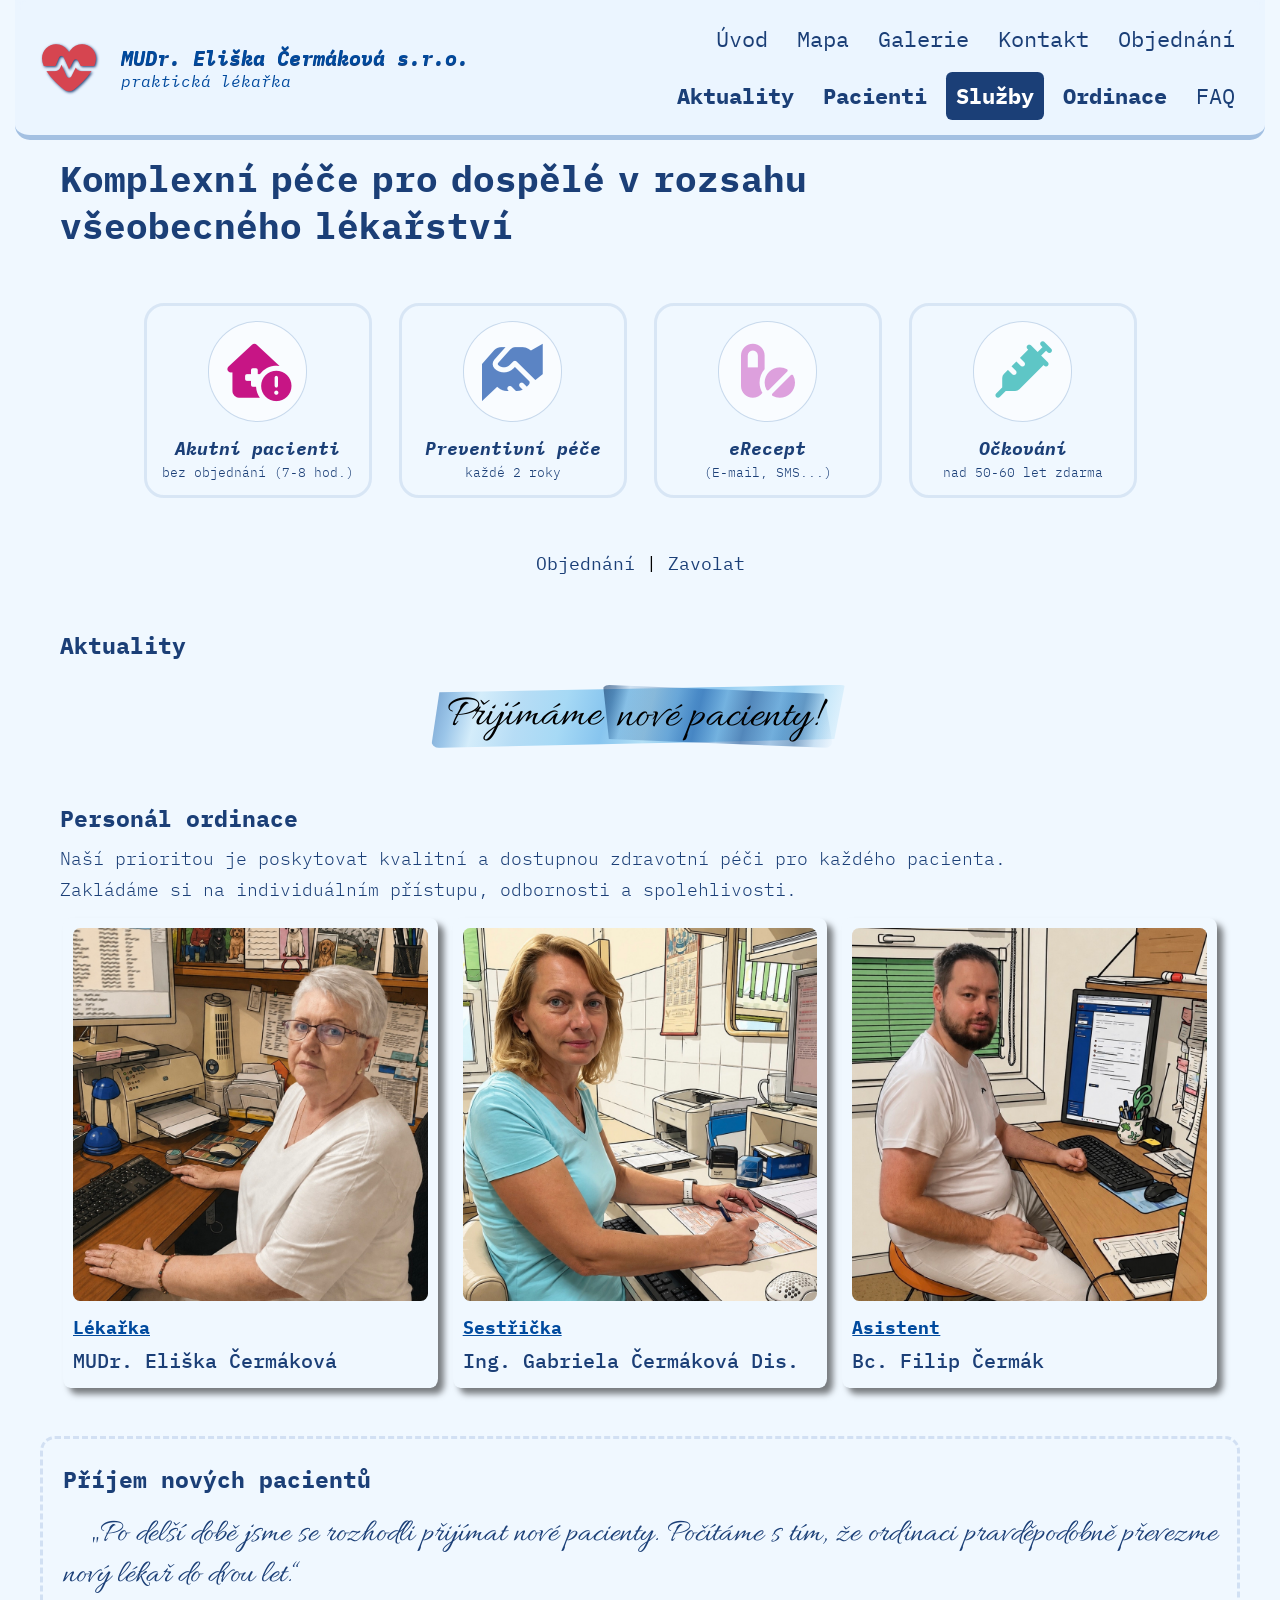
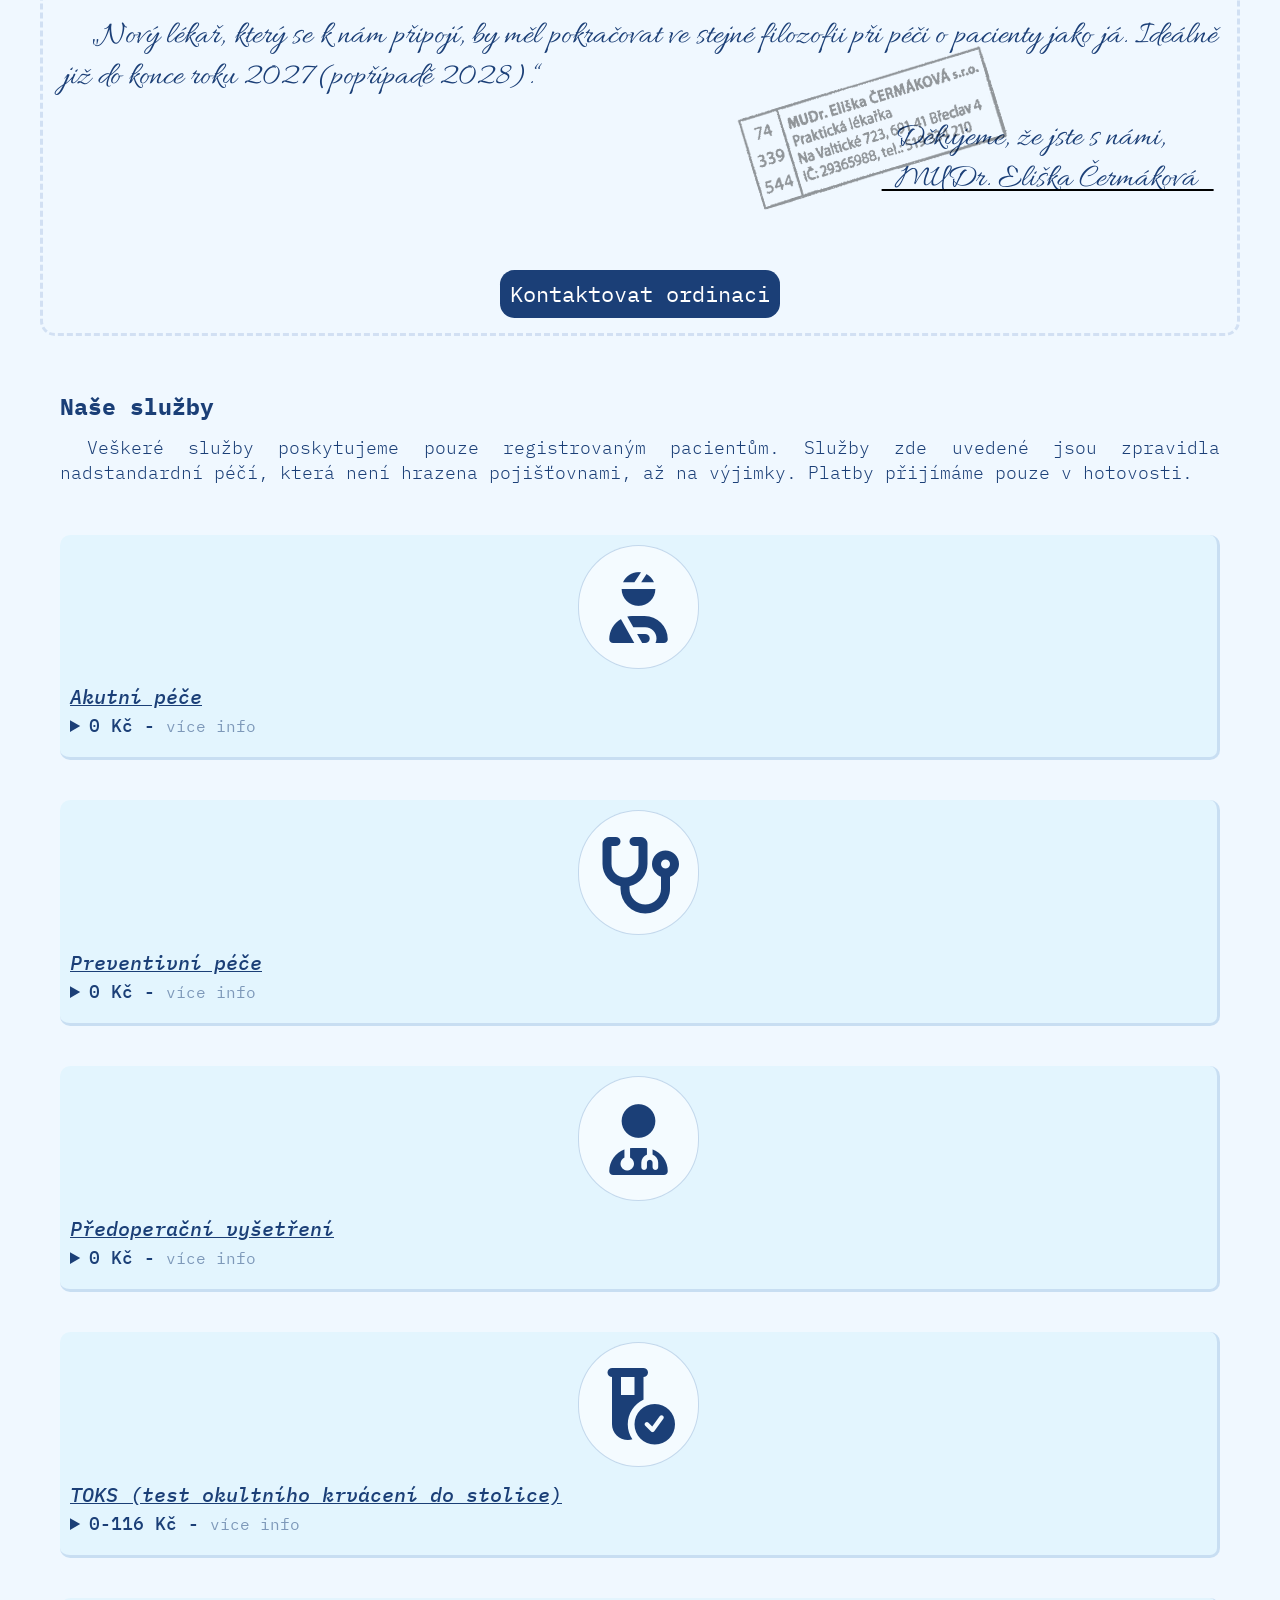
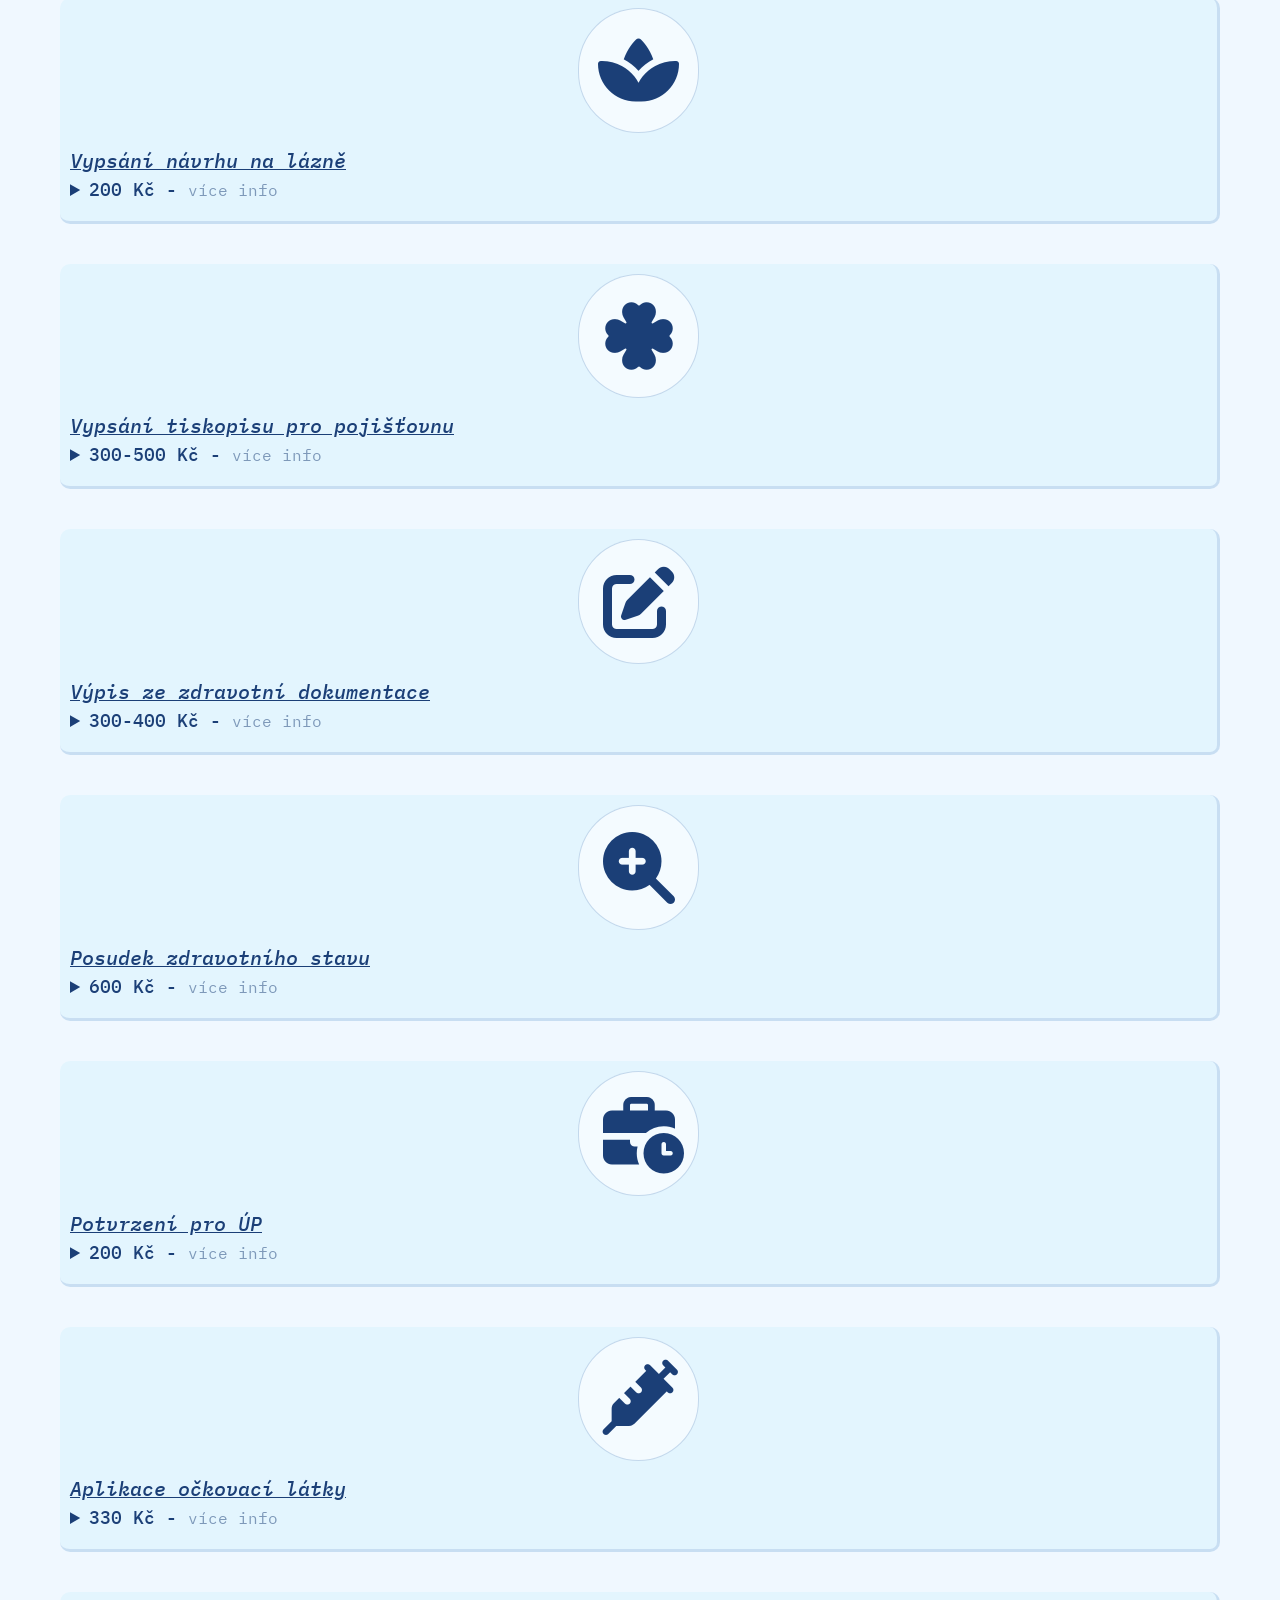
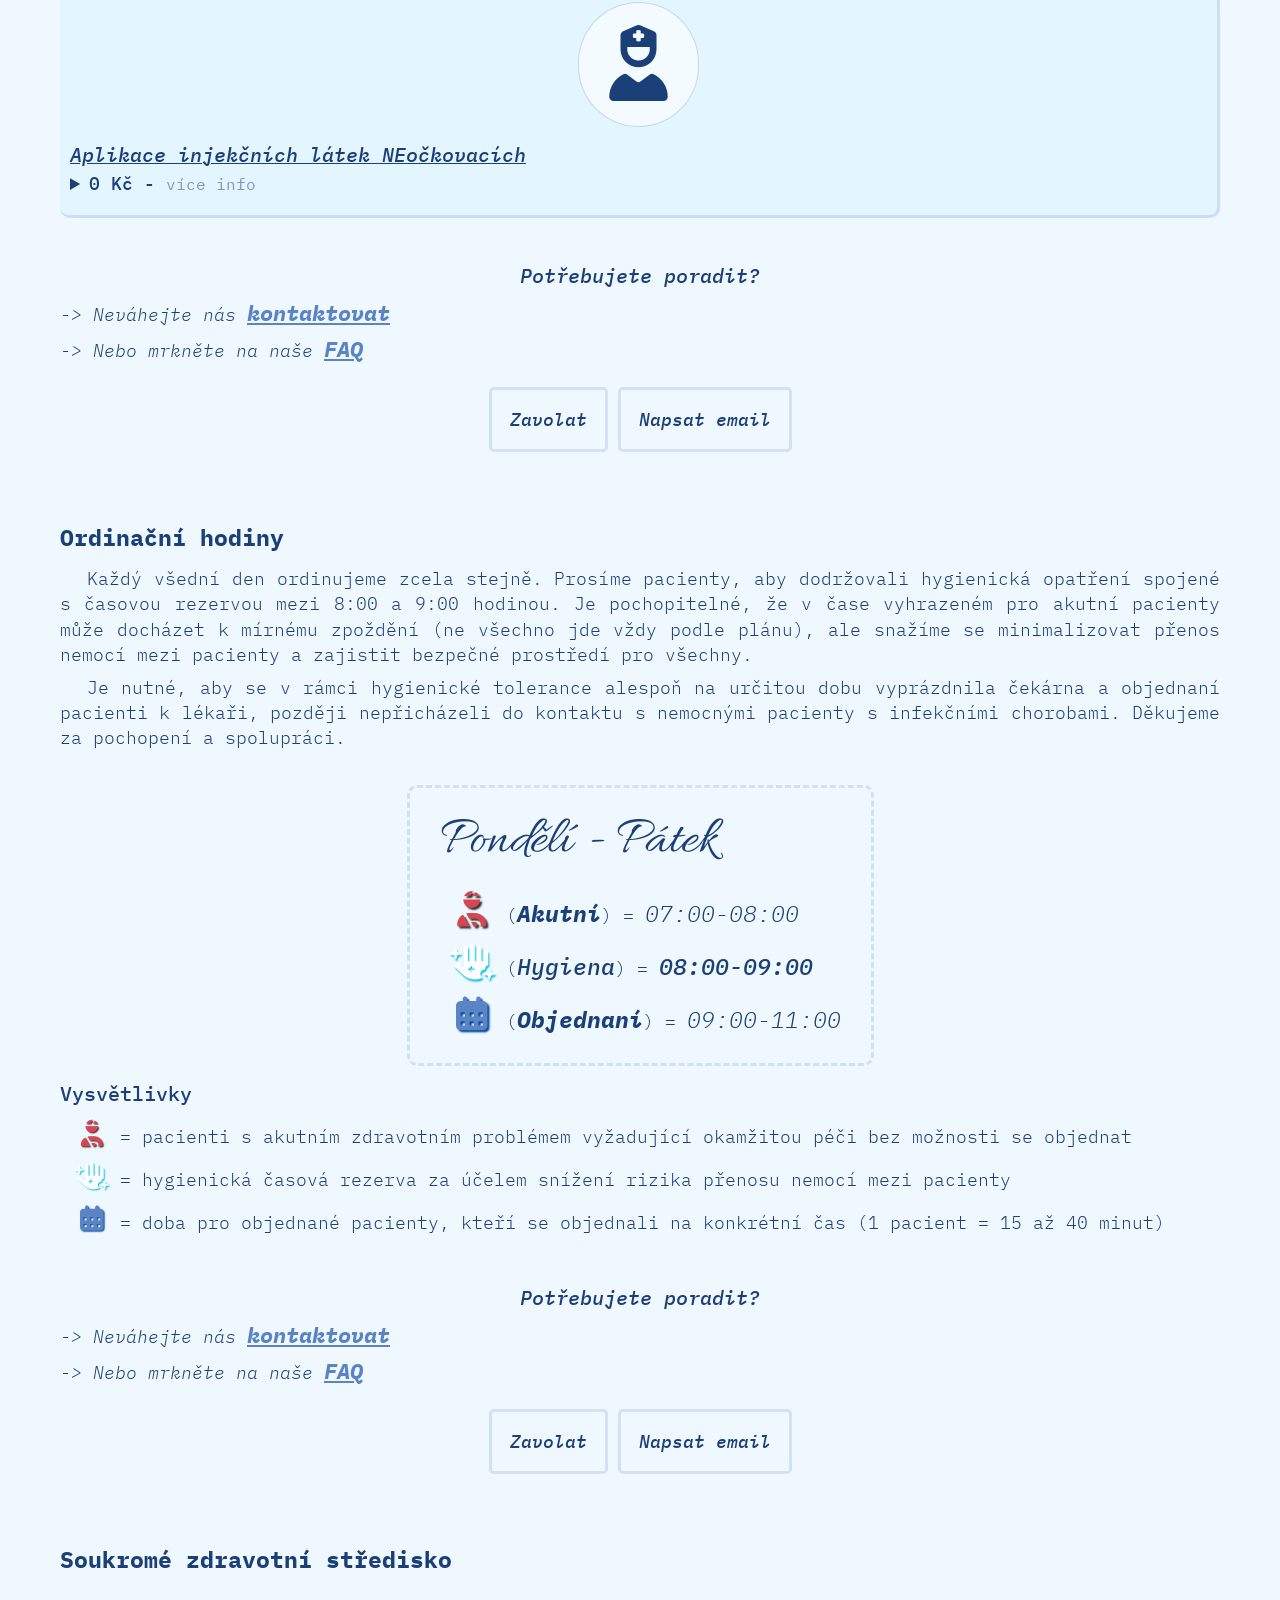
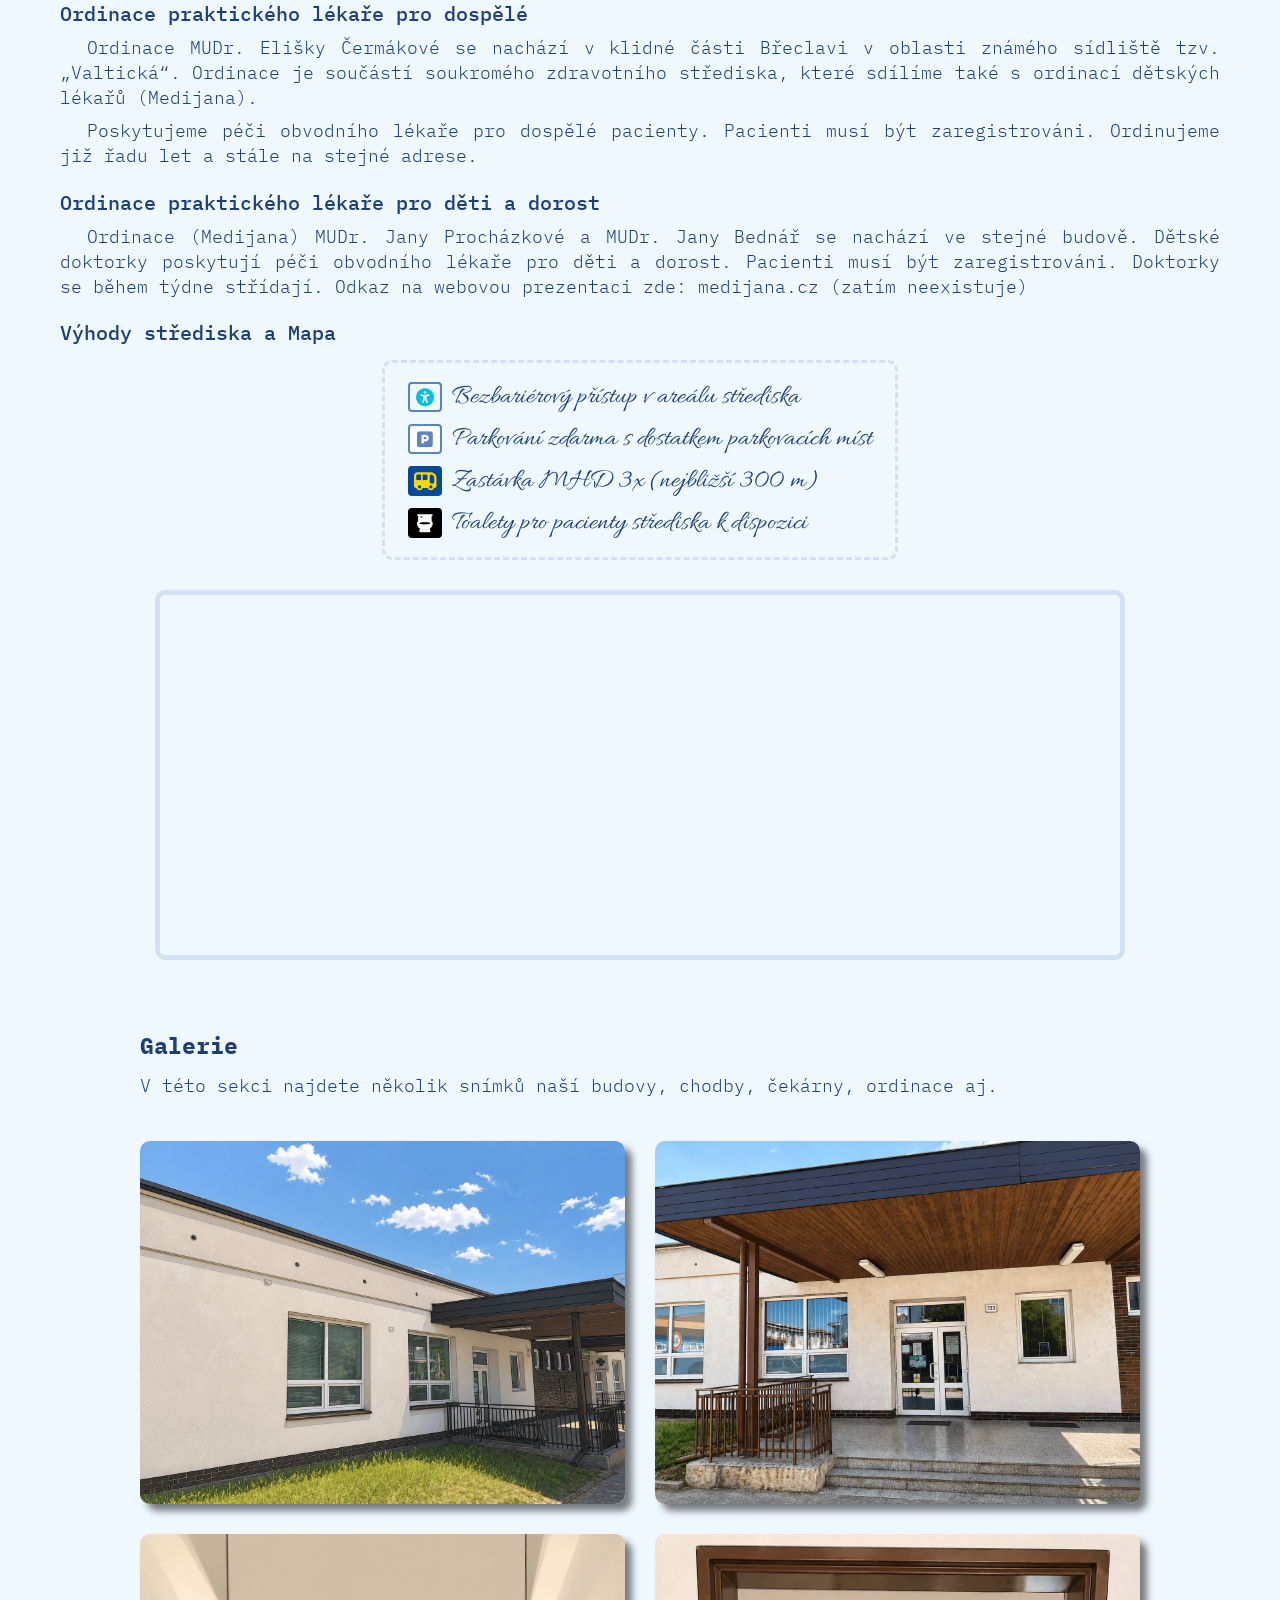
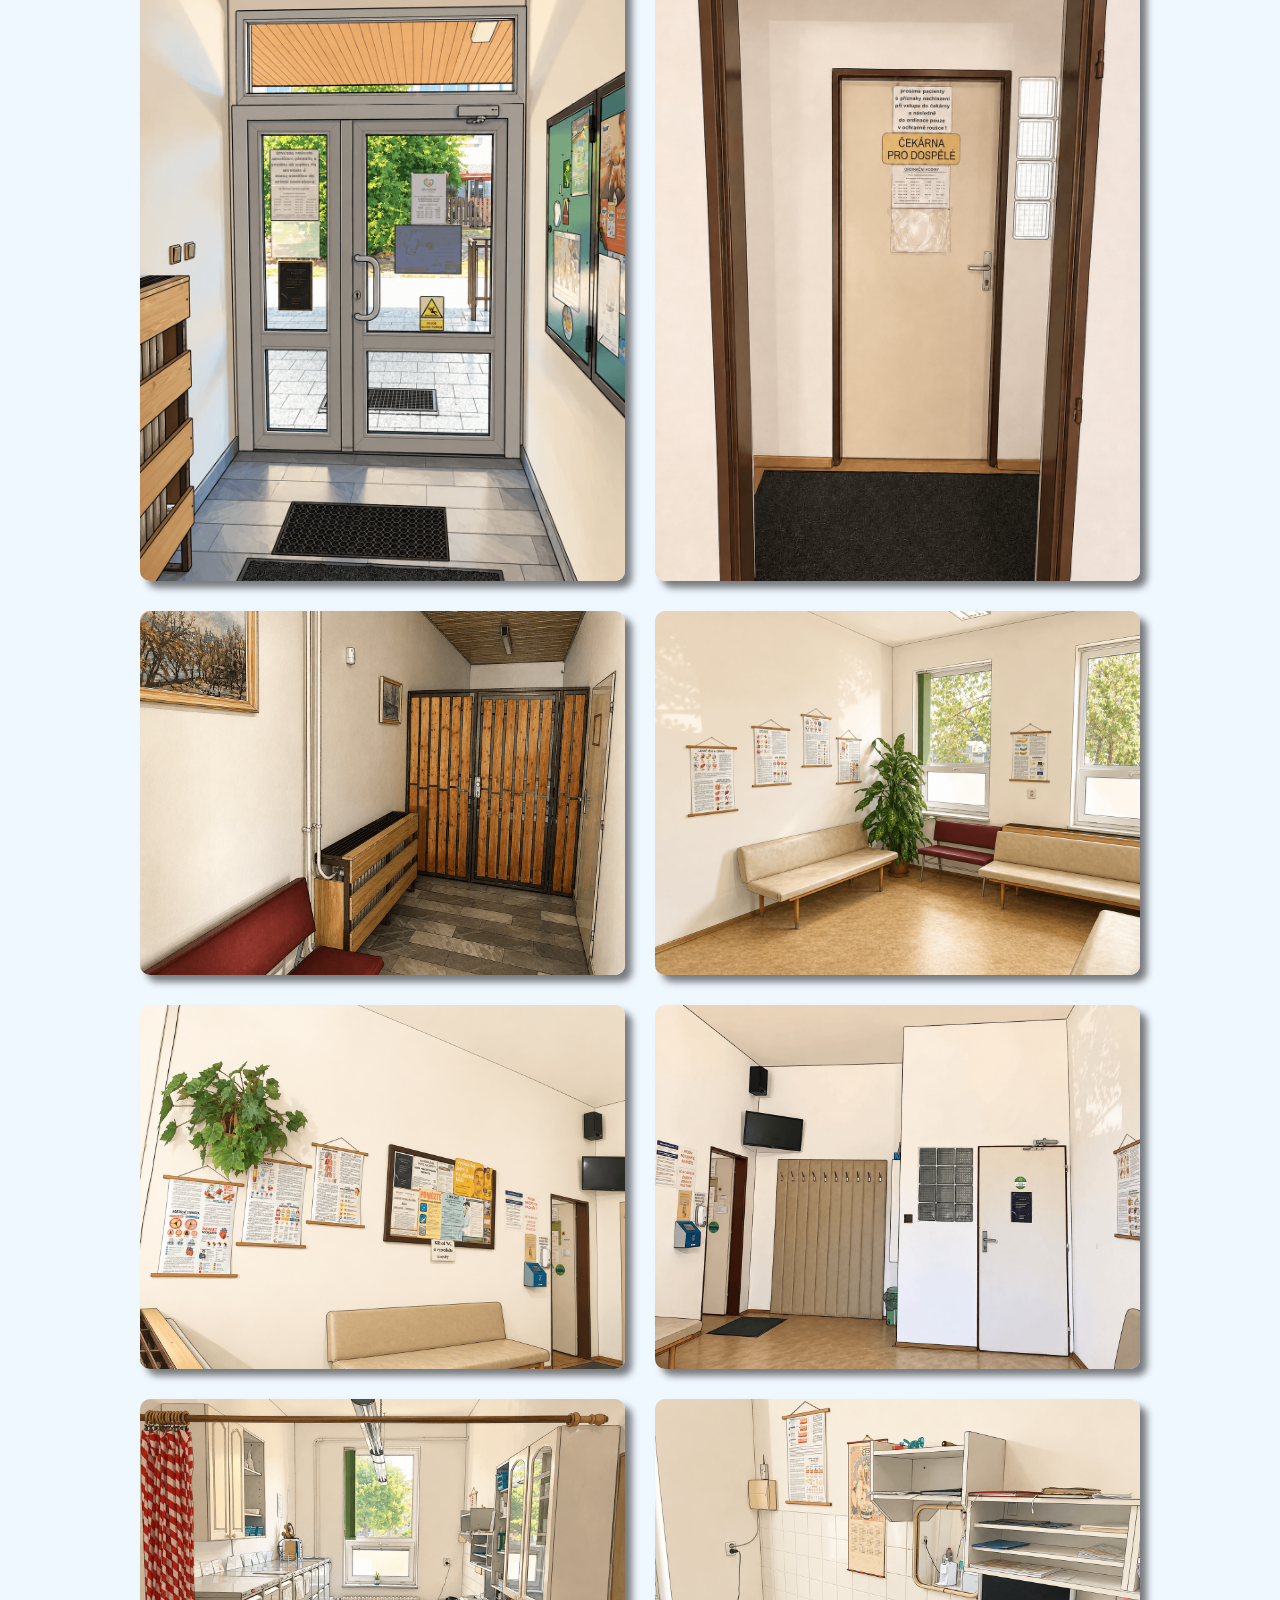
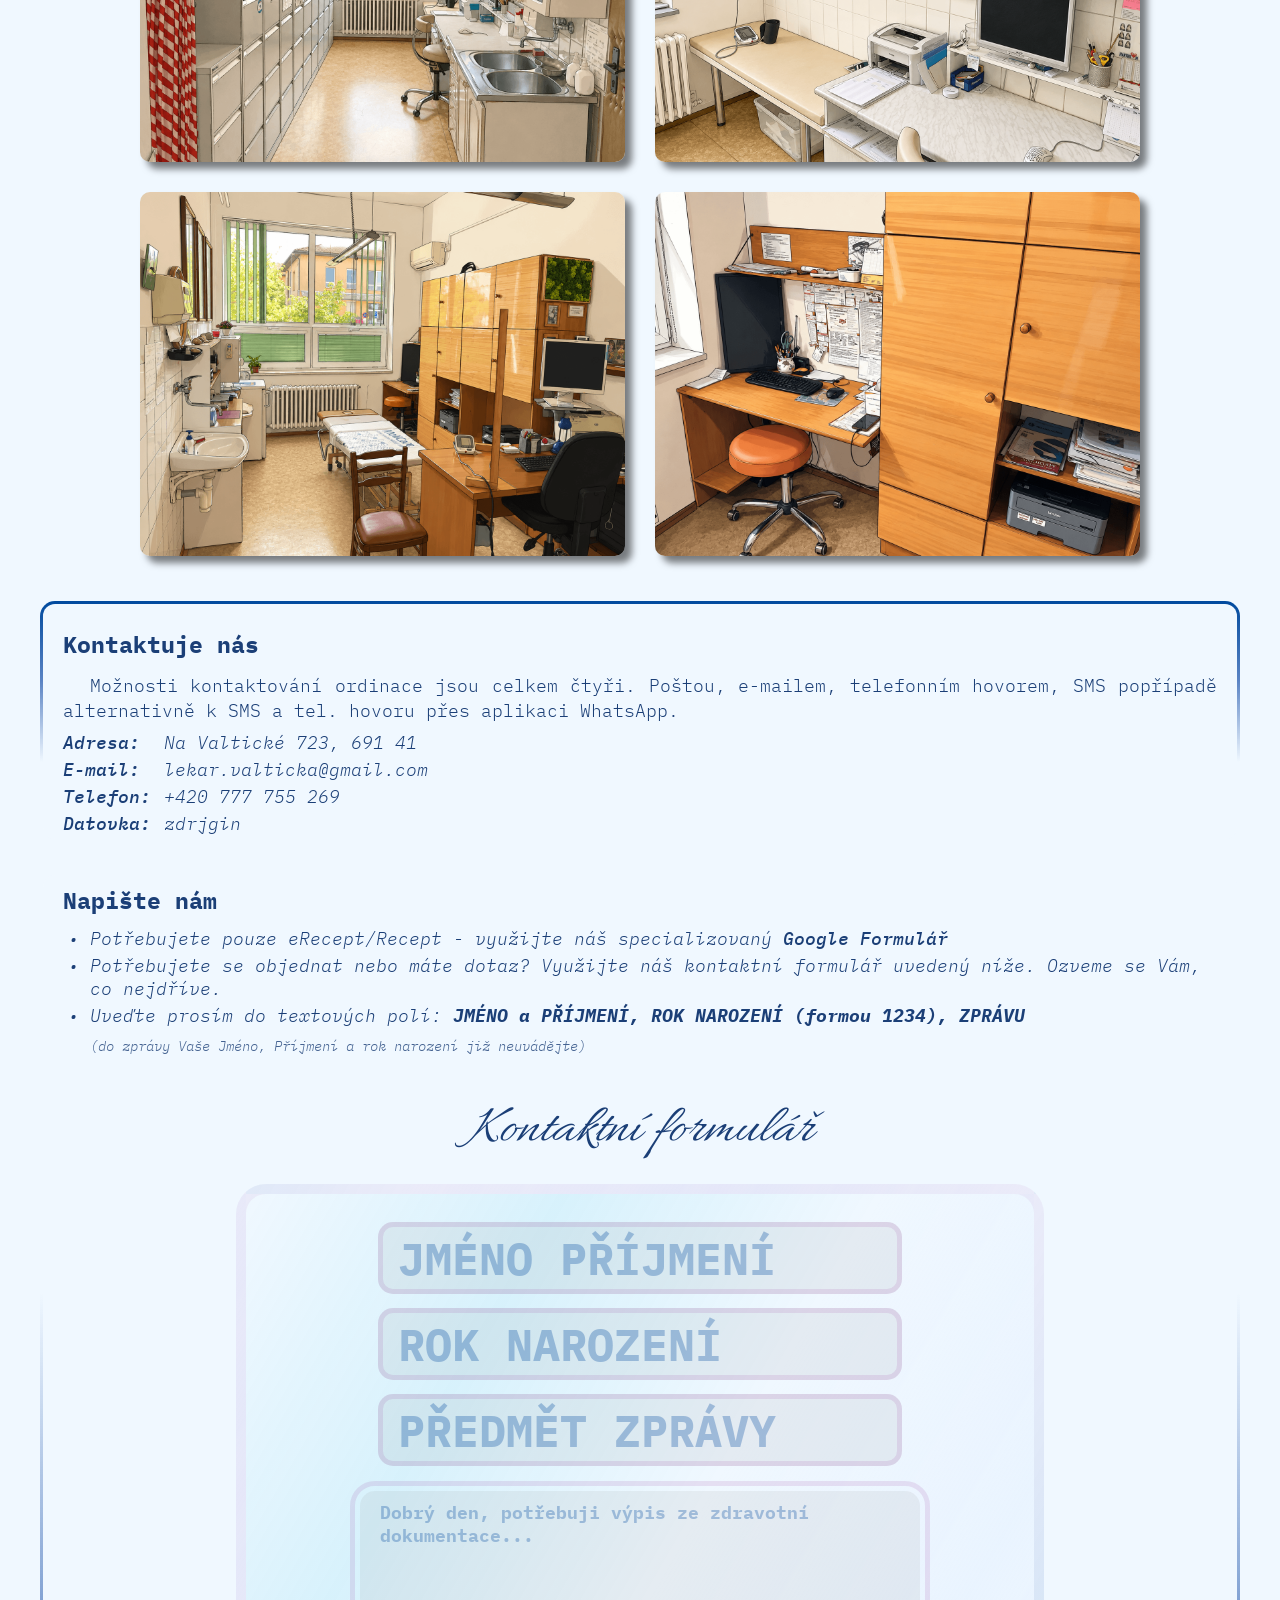
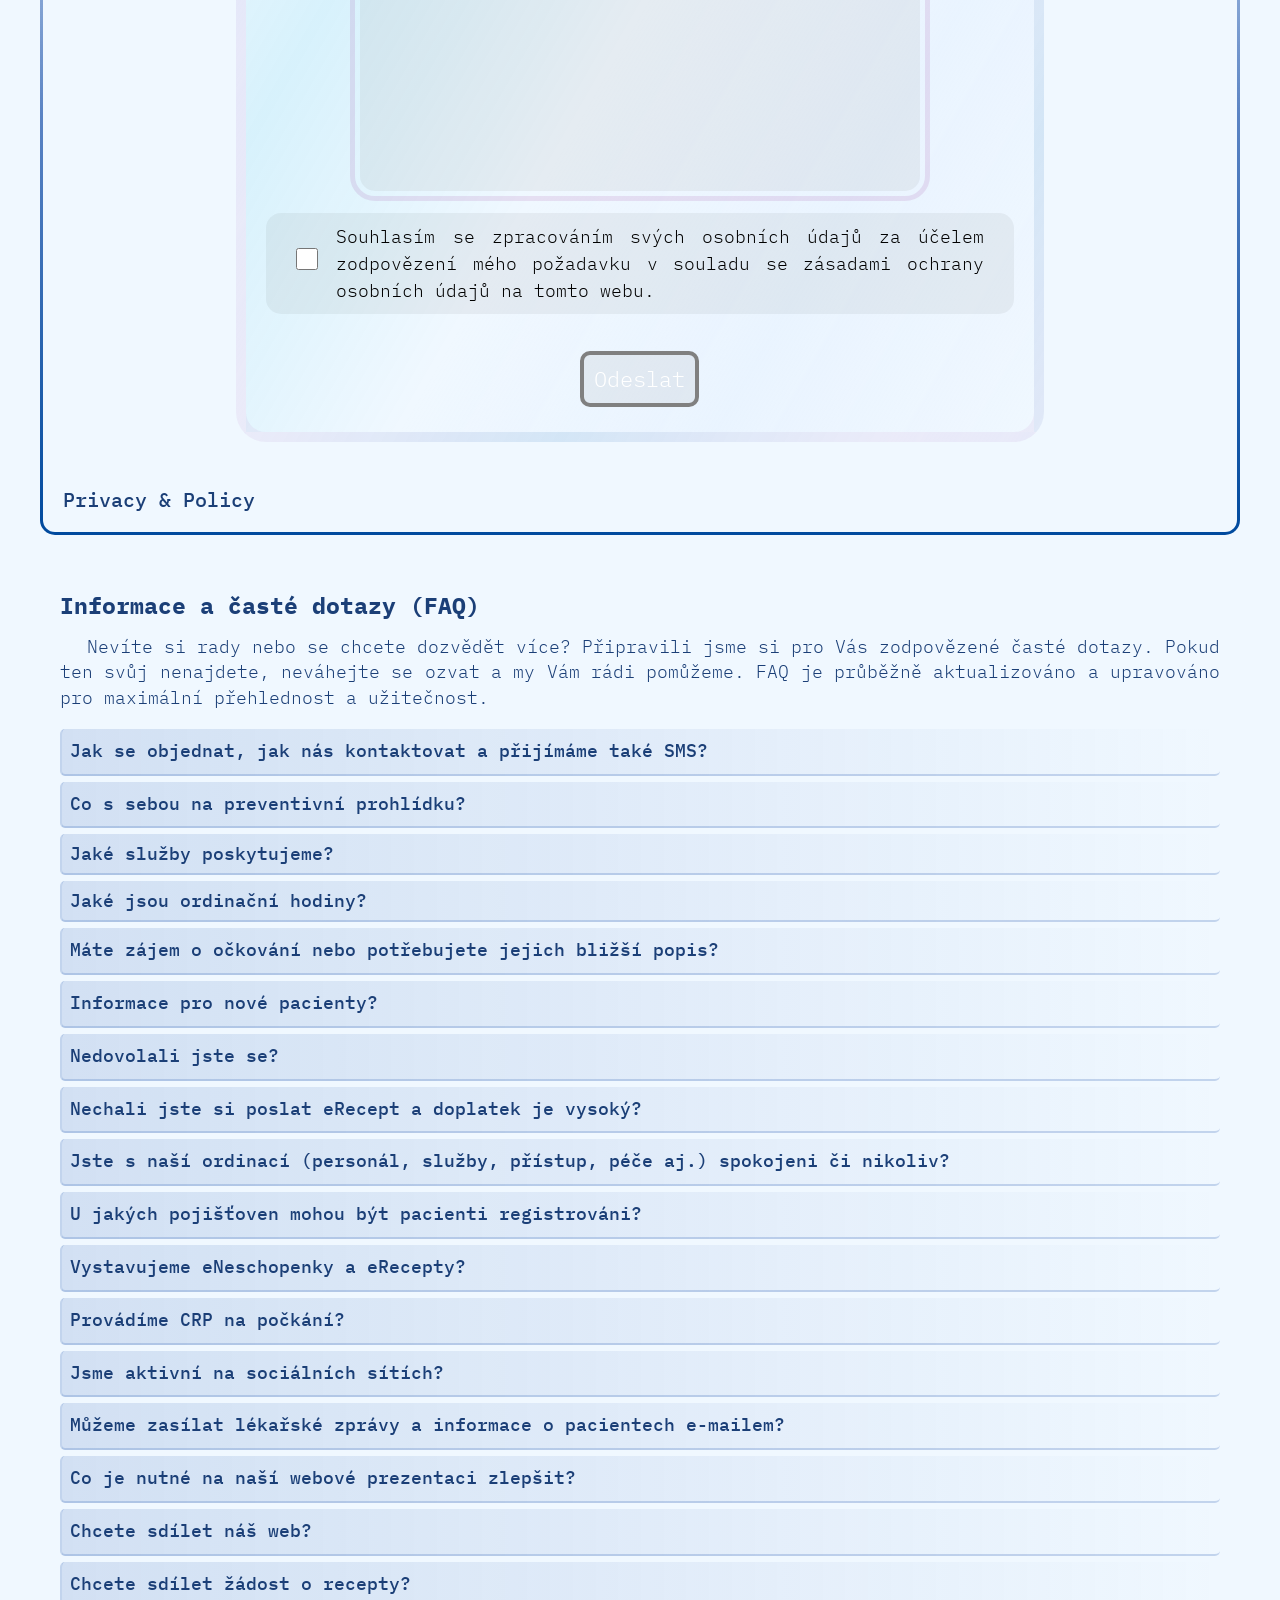
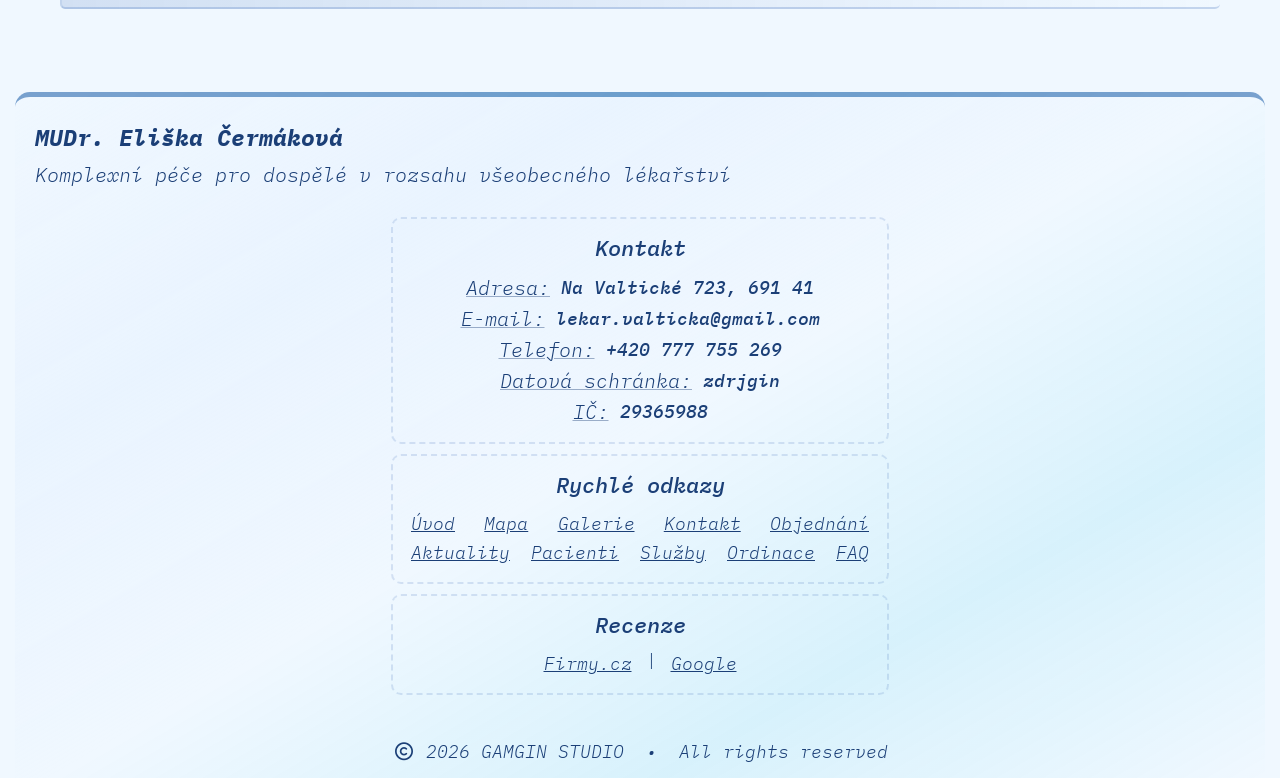
==== index.html @ 0c84a755 "holiday clear" ====
<!-- general-practitioner's office web presentation -->
 <!DOCTYPE html>
 <html lang="cs">
 <head>
	<meta charset="UTF-8">
	<meta name="viewport" content="width=device-width, initial-scale=1.0">
	<meta name="description" content="MUDr. Eliška Čermáková s.r.o. – praktický lékař pro dospělé v Břeclavi. Komplexní zdravotní péče, preventivní prohlídky, očkování, eRecept, akutní ošetření bez objednání a kontaktní formulář.">
	<link rel="stylesheet" href="./src/fonts/fontawesome/css/all.min.css"/>
	<link rel="stylesheet" href="./src/styles/fonts.css">
	<link rel="stylesheet" href="./src/styles/main.css">
	<link rel="stylesheet" href="./vendor/photoswipe/dist/photoswipe.css">
	<title>MUDr. Eliška Čermáková s.r.o. | Praktický lékař Břeclav </title>
 </head>
 <body>
	<header>
		<h2>
			<a href="./index.html" aria-label="ikona lidského srdce s lékařským motivem">
				<i class="fa-solid fa-heart-pulse"></i>
			</a>
			<a href="./index.html">
				<span>MUDr. Eliška Čermáková s.r.o.</span>
				<span>praktická lékařka</span>
			</a>
		</h2>
		<nav>
			<ul>
				<li><a href="#introduction">Úvod</a></li>
				<li><a href="#map">Mapa</a></li>				
				<li><a href="#gallery">Galerie</a></li>
				<li><a href="#contact">Kontakt</a></li>
				<li><a href="#make-appointment">Objednání</a></li>
			</ul>
			<ul>
				<li><a href="#actual" class="important">Aktuality</a></li>
				<li><a href="#new-patients" class="important">Pacienti</a></li>
				<li><a href="#services" class="important">Služby</a></li>
				<li><a href="#office" class="important">Ordinace</a></li>
				<li><a href="#information-faq">FAQ</a></li>
			</ul>
		</nav>
	</header>
	<main>
		<section id="introduction">
			<div class="introI">
				<h1>Komplexní péče pro dospělé v&nbsp;rozsahu všeobecného lékařství</h1>
				<div class="quick-links">
					<a href="#urgent">
						<span class="icon"><i class="fa-solid fa-house-medical-circle-exclamation"></i></span>
						<span class="title">Akutní pacienti</span>
						<span class="note">bez&nbsp;objednání &lpar;7-8&nbsp;hod.&rpar;</span>
					</a>
					<a href="#prevent">
						<span class="icon"><i class="fa-solid fa-handshake-angle"></i></span>
						<span class="title">Preventivní péče</span>
						<span class="note">každé&nbsp;2&nbsp;roky</span>
					</a>
					<a href="https://docs.google.com/forms/d/e/1FAIpQLSeNG42QME3D3fyn0q-ihpEvSLMambK-dABsAMgMuv_2SwayJw/viewform?usp=publish-editor" target="_blank" rel="noopener noreferrer">
						<span class="icon"><i class="fa-solid fa-pills"></i></span>
						<span class="title">eRecept</span>
						<span class="note">&lpar;E-mail,&nbsp;SMS...&rpar;</span>
					</a>
					<a href="#vaccine">
						<span class="icon"><i class="fa-solid fa-syringe"></i></span>
						<span class="title">Očkování</span>
						<span class="note">nad&nbsp;50-60&nbsp;let zdarma</span>
					</a>
				</div>
				<div class="quick-contacts">
					<a href="#make-appointment">Objednání</a>
					<span>|</span>
					<a href="tel:+420777755269">Zavolat</a>
				</div>
			</div>
			<div id="actual">
				<h2>Aktuality</h2>
				<article>
					<mark class="I">Přijímáme<mark class="II">nové pacienty!</mark></mark>
				</article>
<!-- 				<article>
					<mark class="I">Pátek<mark class="II">4.9.&nbsp;-&nbsp;dovolená</mark></mark>
				</article> -->
			</div>
			<div class="introII">
				<h2>Personál ordinace</h2>
				<article>
					<p>
						Naší prioritou je poskytovat kvalitní a&nbsp;dostupnou zdravotní péči pro každého pacienta.
					</p>
					<p>
						Zakládáme si&nbsp;na&nbsp;individuálním přístupu, odbornosti a&nbsp;spolehlivosti.
					</p>
				</article>
				<div class="gallery-box">
					<a href="./public/images/doctor.jpeg" data-pswp-width="1900" data-pswp-height="2000">
						<img src="./public/images/doctor.jpeg" alt="Lékařka Čermáková" onload="this.classList.add('loaded')" loading="lazy">
						<span class="job-position">Lékařka</span>
						<h3>MUDr.&nbsp;Eliška&nbsp;Čermáková</h3>
					</a>
					<a href="./public/images/nurse.jpeg" data-pswp-width="1900" data-pswp-height="2000">
						<img src="./public/images/nurse.jpeg" alt="Zdravotní sestra" onload="this.classList.add('loaded')" loading="lazy">
						<span class="job-position">Sestřička</span>
						<h3>Ing.&nbsp;Gabriela&nbsp;Čermáková&nbsp;Dis.</h3>
					</a>
					<a href="./public/images/assistant.jpeg" data-pswp-width="1900" data-pswp-height="2000">
						<img src="./public/images/assistant.jpeg" alt="Asistent lékaře" onload="this.classList.add('loaded')" loading="lazy">
						<span class="job-position">Asistent</span>
						<h3>Bc.&nbsp;Filip&nbsp;Čermák</h3>
					</a>
				</div>
			</div>
		</section>
		<section id="new-patients">
			<h2>Příjem nových pacientů</h2>
			<article>
				<p>
					&bdquo;Po delší době jsme se rozhodli přijímat nové pacienty. Počítáme s tím,
					že ordinaci pravděpodobně převezme nový lékař do dvou let.&ldquo;
				</p>
				<p>
					&bdquo;Nový lékař, který&nbsp;se&nbsp;k&nbsp;nám připojí, by měl pokračovat ve stejné filozofii při péči
					o&nbsp;pacienty jako já. Ideálně již&nbsp;do&nbsp;konce roku 2027 &lpar;popřípadě 2028&rpar;.&ldquo;
				</p>
				<p>
					Děkujeme, že jste s námi,<br>MUDr. Eliška Čermáková
				</p>
			</article>
			<a href="#contact">Kontaktovat ordinaci</a>
		</section>
		<section id="services">
			<h2>Naše služby</h2>
			<article>
				<p>
					Veškeré služby poskytujeme pouze registrovaným pacientům. Služby zde uvedené jsou zpravidla nadstandardní péčí,
					která&nbsp;není hrazena pojišťovnami, až&nbsp;na&nbsp;výjimky. Platby přijímáme pouze v&nbsp;hotovosti.
				</p>
			</article>
			<ul class="services-list">
				<li class="service-item I" id="urgent">
					
					<span class="icon"><i class="fa-solid fa-user-injured"></i></span>
					<h3>Akutní péče</h3>
					<details>
						<summary class="service-summary">0 Kč - <span>více info</span></summary>
						<p>
							Péči pacientům s&nbsp;akutním zdravotním problémem poskytujeme bez&nbsp;objednání každý všední den mezi 7:00&nbsp;a&nbsp;8:00 hodinou ráno.
							Prosíme pacienty, aby&nbsp;časové rozmezí z&nbsp;hygienických důvodů dodržovali a&nbsp;nepřicházeli do&nbsp;kontaktu s&nbsp;objednanými zdravými
							pacienty, tedy po&nbsp;9:00 hodině. (8:00-9:00 hygienická tolerance přenosu nemocí).
						</p>
						<p>
							Pokud máte potíže způsobené pravděpodobně infekční chorobou nebo&nbsp;obtíže spojené s&nbsp;dýchacími cestami,
							mějte prosím preventivně roušku nebo respirátor, aby&nbsp;se&nbsp;snížilo riziko přenosu nemocí na&nbsp;pacienty,
							kteří&nbsp;přišli na&nbsp;preventivní prohlídku. Děkujeme za&nbsp;pochopení a&nbsp;spolupráci.
						</p>
					</details>
					
				</li>
				<li class="service-item II" id="prevent">
					
					<span class="icon"><i class="fa-solid fa-stethoscope"></i></span>
					<h3>Preventivní péče</h3>
					<details>
						<summary class="service-summary">0 Kč - <span>více info</span></summary>
						<p>
							Preventivní prohlídky jsou podceňovány, ale&nbsp;jsou velmi důležité pro maximálně efektivní zdravotní péči.
							Každý pacient má&nbsp;na&nbsp;preventivní prohídku nárok jednou za&nbsp;2&nbsp;roky. Součástí preventivních prohlídek jsou laboratorní
							testy krve a&nbsp;moči.
						</p>
						<p>
							Doplněk prevence je&nbsp;i&nbsp;tzv. TOKS (test okultního krvácení do&nbsp;stolice), který lze provést zvlášť
							nebo&nbsp;jako součást prevence, nárok na&nbsp;něj mají pacienti také každé 2&nbsp;roky. Pro častější TOKS je potřeba uhradit 116&nbsp;Kč.
							Důvodem je, že&nbsp;zdravotní pojišťovna jej častěji než&nbsp;každé 2&nbsp;roky neproplácí.
						</p>
						<p>
							Preventivní prohlídky se&nbsp;provádí vždy ráno mezi 7:00&nbsp;a&nbsp;8:00 hodinou.
							Pacient musí být vždy lačný a&nbsp;s&nbsp;sebou přinést zkumavku s&nbsp;močí.
						</p>
					</details>
					
				</li>
				<li class="service-item III" id="pre-surgery">
					
					<span class="icon"><i class="fa-solid fa-user-doctor"></i></span>
					<h3>Předoperační vyšetření</h3>
					<details>
						<summary class="service-summary">0 Kč - <span>více info</span></summary>
						<p>
							Uvedeme si&nbsp;jaký minimální rozsah předoperačního vyšetření
							anesteziologové v&nbsp;Břeclavi požadují podle stavu pacienta
							(ASA klasifikace) a&nbsp;kdy&nbsp;je potřeba zajistit další
							odborné vyšetření, popřípadě jaký lékař POP provádí.
						</p>
						<p>
							Než se&nbsp;však pustíme do&nbsp;rozboru klasifikace ASA, je důležité zmínit několik praktických skutečností
							týkajících se&nbsp;předoperačního vyšetření (POP). K&nbsp;jeho provedení je nutné se&nbsp;objednat alespoň 14 dní
							před plánovaným termínem operace. Součástí předoperační přípravy bývají
							často (ne&nbsp;vždy viz&nbsp;ASA, např.&nbsp;při TEP&nbsp;-&nbsp;totální endoprotéze) také kultivace výtěrů z&nbsp;nosu
							a&nbsp; krku a&nbsp;kultivace moči, jejichž zpracování obvykle trvá přibližně 1 týden.
							Ještě před&nbsp;objednáním na&nbsp;odběry a&nbsp;výtěry u&nbsp;zdravotní sestry a&nbsp;následnou konzultaci pro
							stanovení závěru s&nbsp;praktickým lékařem je nutné dodat zdravotnickou
							dokumentaci vztahující se&nbsp;k&nbsp;plánovanému
							operačnímu výkonu. Ta&nbsp;slouží jako podklad pro správné
							naplánování a&nbsp;rozsah předoperačního vyšetření.
						</p>
						<p>
							Pacient ASA&nbsp;I&nbsp;je zdravý pacient bez významného
							interního onemocnění a&nbsp;bez&nbsp;patologických klinických
							či&nbsp;laboratorních nálezů. V&nbsp;rámci předoperačního
							vyšetření postačuje odebrání anamnézy,
							fyzikální vyšetření, krevní obraz a&nbsp;chemické	vyšetření moči.
							Další laboratorní vyšetření nejsou rutinně požadována.
						</p>
						<p>
							Pacienti ASA&nbsp;II a&nbsp;vyšší mají přítomné systémové
							onemocnění, například hypertenzi, diabetes mellitus, obezitu,
							chronickou bronchitidu, anémii nebo&nbsp;lehčí formy ischemické
							choroby srdeční. U&nbsp;těchto pacientů je třeba provést
							anamnézu, fyzikální vyšetření, krevní obraz, chemické vyšetření
							moči a&nbsp;dále vyšetření aPTT, INR, kreatininu, ALT,
							glykemie, sodíku (Na), draslíku (K) a&nbsp;chloridů (Cl).
						</p>
						<p>
							EKG je požadováno u&nbsp;všech pacientů starších 40 let
							bez&nbsp;ohledu na&nbsp;jejich zařazení do&nbsp;ASA skupiny. Takže ANO, je skutečně potřeba vždy,
							ale neznamená to, že i v nemocnicích mimo  Břeclav. V takových případech většinou čerpáme informace z dokumentace,
							kterou pacient přinese, aby bylo jasné zda ANO či NE. Většinou však ANO.
						</p>

						<p>
							RTG hrudníku (plic) je požadováno u&nbsp;všech pacientů starších 60 let,
							přičemž platnost vyšetření je 1 rok. Dále
							je indikováno po&nbsp;prodělaném závažném respiračním onemocnění,
							zejména pneumonii, a&nbsp;také u&nbsp;kuřáků starších 40 let,
							opět s platností vyšetření 1 rok.
						</p>
						<p>
							Interní předoperační vyšetření by&nbsp;měl praktický lékař zajistit zejména
							u&nbsp;pacientů ASA&nbsp;III a&nbsp;vyšších,
							u&nbsp;pacientů starších 60 let před&nbsp;větší
							operací, u&nbsp;pacientů sledovaných v&nbsp;interní
							ambulanci a&nbsp;také tehdy, pokud při&nbsp;předoperačním
							vyšetření zjistí projevy nebo podezření na&nbsp;interní
							onemocnění, které&nbsp;dosud nebylo dostatečně došetřeno.
						</p>
						<p>
							Pokud je pacient dlouhodobě sledován specialistou, je
							vhodné přiložit aktuální odborné zprávy nebo zajistit kontrolní
							vyšetření. Může se&nbsp;jednat například o&nbsp;vyšetření
							kardiologem, pneumologem, endokrinologem, angiologem,
							nefrologem nebo&nbsp;jiným specialistou podle základního onemocnění pacienta.
						</p>
						<p>
							Pokud je během předoperačního vyšetření zjištěna významná patologie,
							která&nbsp;by&nbsp;mohla ovlivnit operační nebo&nbsp;anesteziologické
							riziko, neměl by&nbsp;být pacient automaticky odesílán k&nbsp;hospitalizaci.
							Doporučeným postupem je konzultace příslušné
							odborné ambulance, případně anesteziologické ambulance.
						</p>
						<p>
							Prakticky lze postup shrnout tak, že&nbsp;u&nbsp;pacienta ASA&nbsp;I
							postačuje anamnéza, fyzikální vyšetření, krevní obraz a&nbsp;vyšetření
							moči. U&nbsp;pacientů ASA&nbsp;II a&nbsp;vyšších je třeba doplnit biochemické
							a&nbsp;koagulační vyšetření, zejména INR, aPTT, kreatinin, ALT,
							glykemii a&nbsp;ionty. EKG je požadováno u&nbsp;všech pacientů starších 40 let.
							RTG plic je vyžadováno u&nbsp;všech pacientů starších 60 let,
							u&nbsp;kuřáků starších 40 let a&nbsp;po&nbsp;závažném plicním onemocnění.
							Interní vyšetření je vhodné zajistit u&nbsp;pacientů ASA&nbsp;III a&nbsp;vyšších,
							před&nbsp;větší operací u&nbsp;pacientů starších
							60 let a&nbsp;při&nbsp;nově zjištěném interním problému.
						</p>
						<p>
							Hlavním sdělením je stanovení minimálního rozsahu předoperačního vyšetření podle
							operačního rizika a&nbsp;zdravotního stavu pacienta.
							Je však&nbsp;vhodné mít na&nbsp;paměti, že&nbsp;některé požadavky,
							zejména rutinní RTG plic a&nbsp;rozsah	laboratorních
							odběrů, mohou odrážet lokální požadavky
							konkrétní nemocnice nebo&nbsp;anesteziologického pracoviště a&nbsp;nemusí být
							obecně platnými celostátními doporučeními. Při&nbsp;vystavování předoperačních
							vyšetření je proto vhodné, aby&nbsp;se&nbsp;praktický lékař řídil především požadavky zařízení,
							ve&nbsp;kterém bude pacient operován.
						</p>
						<p>
							Doufáme, že&nbsp;jsme Vám pomohli si&nbsp;udělat jistou představu o&nbsp;předoperačním vyšetření.
							Informace, které&nbsp;jsme zde uvedli se&nbsp;mohou
							lišit od&nbsp;zařízení vykonávající daný operační zákrok viz výše to bylo již zmíněno vícekrát.
							Přejeme hodně štěstí, ať&nbsp;vše zdárně dopadne a těšíme se&nbsp;na&nbsp;Vás v&nbsp;ordinaci.
						</p>
					</details>
					
				</li>
				<li class="service-item IV">
					
					<span class="icon"><i class="fa-solid fa-vial-circle-check"></i></span>
					<h3>TOKS (test okultního krvácení do&nbsp;stolice)</h3>
					<details>
						<summary class="service-summary">0-116 Kč - <span>více info</span></summary>
						<p>
							Uvedená cena je pro SAMOPLÁTCE, tedy pro pacienty, kteří si&nbsp;chtějí nebo&nbsp;potřebují provést test častěji než&nbsp;jednou za&nbsp;2&nbsp;roky.
							V opačném případě hradí OK&nbsp;test pojišťovna. Postup provedení testu je velmi snadný.
						</p>
						<p>
							Pacient obdrží 1&nbsp;ampulku, která má&nbsp;2&nbsp;barevně rozlišené konce,
							přičemž je potřeba se&nbsp;soustředit na&nbsp;zelený konec. Ampulku držíme zeleným koncem vzhůru.
							Zelený konec (uzávěr) vyšroubujeme levotočivě a&nbsp;ampluku nenakláníme, abychom vnitřní roztok nevylili.
						</p>
						<p>
							Hlavní část zeleného konce je ve&nbsp;formě tyčinky s&nbsp;drážkami. Stolice se&nbsp;musí dostat pouze do&nbsp;těchto drážek,
							nikoliv do&nbsp;šroubovice uzávěru. Množství stolice, které je potřeba odebrat odpovídá pouze několika mělkým jemným vpichům
							do&nbsp;různých míst stolice (maximální spektrum cca&nbsp;3-4&nbsp;krát). Poté tyčinku nasuneme zpět do&nbsp;ampulky
							a&nbsp;pravotočivě zašroubujeme.
						</p>
						<p>
							Test provádíme na&nbsp;stolici, která nedošla do&nbsp;kontaktu s&nbsp;vodou, 
							močí nebo&nbsp;jinými látkami a&nbsp;tekutinami. Test
							je nutné dopravit do&nbsp;ordinace v&nbsp;co&nbsp;nejkratším čase, 
							ideálně hned další den ráno do&nbsp;8:00, aby byl test validní a&nbsp;dopraven včas do&nbsp;laboratoře.
							TOKS je velmi podceňovaným vyšetřením, které&nbsp;však&nbsp;může zachytit závažná onemocnění střev, 
							včetně onkologických onemocnění. Zjišťuje přítomnost krve
							ve&nbsp;stolici a&nbsp;je citlivý pouze na&nbsp;lidskou krev. Test neovlivní pokrmy, 
							které&nbsp;obsahují zbytkovou	zvířecí krev v různé formě (např.&nbsp;rare steak, "ovarnice" aj.).
						</p>
						<p>
							Názornější postup prostřednictvím obrázkového návodu najdete níže. OK test nevypadá vždy
							dokonale stejně, některé laboratoře mohou dodávat
							lehce odlišné zkumavky než&nbsp;jiné. Princip odběru je však stejný
							a&nbsp; následující obrázek tak lze považovat za&nbsp;adekvátní pro správný postup odběru.
						</p>
						<div class="gallery-box">
							<a id="non-li" href="./public/images/ok-test.jpg" data-pswp-width="1536" data-pswp-height="1024">
								<img id="non-li" src="./public/images/ok-test.jpg" alt="postup pro provedení OK testu"  onload="this.classList.add('loaded')" loading="lazy">
							</a>
						</div>
					</details>
					
				</li>
				<li class="service-item V">
					
					<span class="icon"><i class="fa-solid fa-spa"></i></span>
					<h3>Vypsání návrhu na lázně</h3>
					<details>
						<summary class="service-summary">200 Kč - <span>více info</span></summary>
						<p>
							Lázeňská péče má své&nbsp;specifické požadavky, které musí být splněny, aby&nbsp;byl návrh schválen. Vypsání návrhu tedy
							ještě neznamená, že&nbsp;pacient pobyt v&nbsp;lázních hrazený pojišťovnou skutečně získá. Záleží na&nbsp;mnoha faktorech,
							přičemž poslední slovo má&nbsp;vždy revizní lékař příslušné zdravotní pojišťovny a&nbsp;nikoliv praktický nebo&nbsp;jiný lékař.
						</p>
						<p>
							V&nbsp;mnoha případech se&nbsp;také stává, že&nbsp;část nákladů si&nbsp;pacient musí hradit sám. Podmínky pro schválení se&nbsp;v&nbsp;čase mění.
							Lázeňskou péči musí doporučit odborný lékař &lpar;specialista&rpar; a&nbsp;nikdy praktický lékař.
						</p>
						<p>
							Odborné doporučení je nutné bez&nbsp;ohledu na&nbsp;to, zda&nbsp;se&nbsp;jedná o&nbsp;příspěvkovou nebo&nbsp;komplexní lázeňskou péči.
							V rámci návrhu jsou nutné standardně odběry krve a&nbsp;nad 60 let i&nbsp;rentgen plic. Nově od&nbsp;července roku 2025 není potřeba EKG.
							Důležité také je, že&nbsp;návrh je zpravidla zamítnut pokud má&nbsp;pacient močovou inkontinenci III.&nbsp;stupně.
						</p>
					</details>
					
				</li>
				<li class="service-item VI">
					
					<span class="icon"><i class="fa-solid fa-clover"></i></span>
					<h3>Vypsání tiskopisu pro pojišťovnu</h3>
					<details>
						<summary class="service-summary">300-500 Kč - <span>více info</span></summary>
						<p>
							Tato služba bývá často podceňována pro svou časovou náročnost. Pacienti se&nbsp;velmi často domnívají, že&nbsp;se&nbsp;jedná o&nbsp;jednoduchou
							službu spojenou pouze s&nbsp;razítkem a&nbsp;podpisem, ale&nbsp;není tomu tak. Někdy je to&nbsp;jednodušší, jindy velmi časově náročné.
						</p>
						<p>
							Ze zmíněných důvodů je tedy lepší, tento požadavek nahlásit s&nbsp;předstihem, pokud je pacient pojišťovnou časově omezen.
							Lékař se&nbsp;v&nbsp;lepším případě může připravit včetně rozvržení práce a&nbsp;předvyplnění tiskopisu, pokud jej&nbsp;má k&nbsp;dispozici.
							Pacient se pak může objednat s&nbsp;tím, že&nbsp;je tiskopis téměř hotov a&nbsp;jeho dokončení již trvá pouze
							10 minut a&nbsp;ne například 40 minut či&nbsp;více (ve složitějších případech).
						</p>
					</details>
					
				</li>
				<li class="service-item VII">
					
					<span class="icon"><i class="fa-solid fa-pen-to-square"></i></span>
					<h3>Výpis ze zdravotní dokumentace</h3>
					<details>
						<summary class="service-summary">300-400 Kč - <span>více info</span></summary>
						<p>
							Pro výpis je vhodné, aby&nbsp;pacient pravidelně chodil na&nbsp;preventivní kontroly.
							Lékař má tím dostatečný přehled o&nbsp;pacientově zdravotním stavu a&nbsp;celý proces se&nbsp;tím urychlí.
						</p>
						<p>
							Pokud pacient dopředu ví, že&nbsp;jej bude potřebovat, je ideální to&nbsp;nahlásit nejméně 3-5 dnů předem.
							Výpis do vlastního formuláře bývá časově náročnější a&nbsp;tedy i&nbsp;dražší formou než&nbsp;výpis formou obecného tiskopisu,
							stejně tak&nbsp;výpis tzv.&nbsp;"express" (bez objednání -&nbsp;bez&nbsp;ohledu na&nbsp;vlastní či&nbsp;obecnou formu).
						</p>
					</details>
					
				</li>
				<li class="service-item VIII">
					
					<span class="icon"><i class="fa-solid fa-magnifying-glass-plus"></i></span>
					<h3>Posudek zdravotního stavu</h3>
					<details>
						<summary class="service-summary">600 Kč - <span>více info</span></summary>
						<p>
							Je například vstupní prohlídka do zaměstnání, řidičský průkaz, zbrojní průkaz, svářečský průkaz,
							sportovní průkaz, potravinářský průkaz&nbsp;aj.
						</p>
					</details>
					
				</li>
				<li class="service-item IX">
					
					<span class="icon"><i class="fa-solid fa-business-time"></i></span>
					<h3>Potvrzení pro ÚP</h3>
					<details>
						<summary class="service-summary">200 Kč - <span>více info</span></summary>
						<p>
							Jedná se&nbsp;o&nbsp;obdobu posudku zdravotního stavu, ale&nbsp;s&nbsp;tím rozdílem, že&nbsp;je tato služba v&nbsp;mnohém jednodušší a&nbsp;rychlejší.
							Potvrzení je zpravidla spojeno s&nbsp;evidencí pacienta na&nbsp;Úřadu práce.
						</p>
					</details>
					
				</li>
				<li class="service-item X" id="vaccine">
					
					<span class="icon"><i class="fa-solid fa-syringe"></i></span>
					<h3>Aplikace očkovací látky</h3>
					<details>
						<summary class="service-summary">330 Kč - <span>více info</span></summary>
						<p>
							K&nbsp;ceně za&nbsp;aplikaci se&nbsp;přičítá cena za&nbsp;očkovací látku, která&nbsp;se&nbsp;liší dle&nbsp;typu.
							Podrobný popis jednotlivých očkovacích látek naleznete v&nbsp;sekci FAQ včetně jejich ceny,
							počtu dávek a&nbsp;postupu při aplikaci.
						</p>
						<h4>Základní očkovací látky:</h4>
						<ul>
							<li>PREVENAR 20</li>
							<li>EFLUELDA &lpar;chřipka&rpar;</li>
							<li>INFLUVAC &lpar;chřipka&rpar;</li>
							<li>FSME &lpar;klíšťová encefalitida&rpar;</li>
							<li>ENGERIX B &lpar;hepatitida B&nbsp;tedy žloutenka typu B&rpar;</li>
							<li>VAQTA &lpar;hepatitida A&nbsp;tedy žloutenka typu A&rpar;</li>
							<li>TWINRIX &lpar;hepatitida A+B&rpar; tedy žloutenka typu A+B</li>
							<li>ADACEL POLIO</li>
						</ul>
						<p>Jiné než&nbsp;uvedené očkovací látky dle&nbsp;domluvy. Látku je možné objednat kdykoliv. Dodání obvykle trvá 3-5 pracovních dní.</p>
					</details>
					
				</li>
				<li class="service-item XI">
					
					<span class="icon"><i class="fa-solid fa-user-nurse"></i></span>
					<h3>Aplikace injekčních látek NEočkovacích</h3>
					<details>
						<summary class="service-summary">0 Kč - <span>více info</span></summary>
						<p>
							Při pravidelných aplikacích pacient hradí pouze injekční látku (B12, Muscoril, Dolmina atd..), na&nbsp;kterou pojišťovna
							pacientovi může (a&nbsp;nemusí) přispívat. Při akutních (jednorázových) případech pacient injekční látku
							nehradí (alergické reakce, náhlé bolesti zad&nbsp;aj.).							
						</p>
					</details>
				
				</li>
			</ul>
			<div class="advice-box">
				<div>
					<h3>Potřebujete poradit?</h3>
					<p>-> Neváhejte nás <a href="#contact">kontaktovat</a></p>
					<p>-> Nebo mrkněte na&nbsp;naše <a href="#information-faq">FAQ</a></p>
				</div>
				<div>
					<a href="tel:+420777755269">Zavolat</a>
					<a href="#make-appointment">Napsat email</a>
				</div>
			</div>
		</section>
		<section id="office">
			<h2>Ordinační hodiny</h2>
			<article>
				<p>
					Každý všední den ordinujeme zcela stejně. Prosíme pacienty, aby&nbsp;dodržovali hygienická opatření spojené
					s&nbsp;časovou rezervou mezi 8:00 a&nbsp;9:00 hodinou. Je pochopitelné, že&nbsp;v&nbsp;čase vyhrazeném pro akutní pacienty
					může docházet k&nbsp;mírnému zpoždění (ne&nbsp;všechno jde vždy podle plánu), ale&nbsp;snažíme se&nbsp;minimalizovat přenos nemocí mezi pacienty a&nbsp;zajistit
					bezpečné prostředí pro všechny.					
				</p> 
				<p>
					Je nutné, aby&nbsp;se&nbsp;v&nbsp;rámci hygienické tolerance
					alespoň na&nbsp;určitou dobu vyprázdnila čekárna a&nbsp;objednaní pacienti
					k&nbsp;lékaři, později nepřicházeli do&nbsp;kontaktu s&nbsp;nemocnými
					pacienty s&nbsp;infekčními chorobami. Děkujeme za&nbsp;pochopení a&nbsp;spolupráci.
				</p>
			</article>
			<article class="hours-box">
				<ul>
					<li><h3>Pondělí - Pátek</h3></li>
					<ul>
						<li><span class="icon"><i class="fa-solid fa-user-injured"></i></span> &lpar;<strong>Akutní</strong>&rpar; = <time>07:00-08:00</time></li>
						<li><span class="icon"><i class="fa-solid fa-hand-sparkles"></i></span> &lpar;<strong>Hygiena</strong>&rpar; = <time>08:00-09:00</time></li>
						<li><span class="icon"><i class="fa-solid fa-calendar-days"></i></span> &lpar;<strong>Objednaní</strong>&rpar; = <time>09:00-11:00</time></li>
					</ul>
					<!-- 

					<li><h3>Úterý</h3></li>
					<ul>
						<li><span class="icon"><i class="fa-solid fa-user-injured"></i></span> &lpar;<strong>Akutní</strong>&rpar; = <time>07:00-08:00</time></li>
						<li><span class="icon"><i class="fa-solid fa-hand-sparkles"></i></span> &lpar;<strong>Hygiena</strong>&rpar; = <time>08:00-09:00</time></li>
						<li><span class="icon"><i class="fa-solid fa-calendar-days"></i></span> &lpar;<strong>Objednaní</strong>&rpar; = <time>09:00-11:00</time></li>
					</ul>
					<li><h3>Středa</h3></li>
					<ul>
						<li><span class="icon"><i class="fa-solid fa-user-injured"></i></span> &lpar;<strong>Akutní</strong>&rpar; = <time>07:00-08:00</time></li>
						<li><span class="icon"><i class="fa-solid fa-hand-sparkles"></i></span> &lpar;<strong>Hygiena</strong>&rpar; = <time>08:00-09:00</time></li>
						<li><span class="icon"><i class="fa-solid fa-calendar-days"></i></span> &lpar;<strong>Objednaní</strong>&rpar; = <time>09:00-11:00</time></li>
					</ul>
					<li><h3>Čtvrtek</h3></li>
					<ul>
						<li><span class="icon"><i class="fa-solid fa-user-injured"></i></span> &lpar;<strong>Akutní</strong>&rpar; = <time>07:00-08:00</time></li>
						<li><span class="icon"><i class="fa-solid fa-hand-sparkles"></i></span> &lpar;<strong>Hygiena</strong>&rpar; = <time>08:00-09:00</time></li>
						<li><span class="icon"><i class="fa-solid fa-calendar-days"></i></span> &lpar;<strong>Objednaní</strong>&rpar; = <time>09:00-11:00</time></li>
					</ul>
					<li><h3>Pátek</h3></li>
					<ul>
						<li><span class="icon"><i class="fa-solid fa-user-injured"></i></span> &lpar;<strong>Akutní</strong>&rpar; = <time>07:00-08:00</time></li>
						<li><span class="icon"><i class="fa-solid fa-hand-sparkles"></i></span> &lpar;<strong>Hygiena</strong>&rpar; = <time>08:00-09:00</time></li>
						<li><span class="icon"><i class="fa-solid fa-calendar-days"></i></span> &lpar;<strong>Objednaní</strong>&rpar; = <time>09:00-11:00</time></li>
					</ul> 

					-->
				</ul>
			</article>
			<article class="symbols">
				<h3>Vysvětlivky</h3>
				<p>
					<span class="icon"><i class="fa-solid fa-user-injured"></i></span> = pacienti s&nbsp;akutním zdravotním problémem vyžadující okamžitou péči bez&nbsp;možnosti se&nbsp;objednat
				</p>
				<p>
					<span class="icon"><i class="fa-solid fa-hand-sparkles"></i></span> = hygienická časová rezerva za&nbsp;účelem snížení rizika přenosu nemocí mezi pacienty
				</p>
				<p>
					<span class="icon"><i class="fa-solid fa-calendar-days"></i></span> = doba pro objednané pacienty, kteří&nbsp;se&nbsp;objednali na&nbsp;konkrétní čas &lpar;1&nbsp;pacient&nbsp;=&nbsp;15&nbsp;až&nbsp;40&nbsp;minut&rpar;
				</p>
			</article>
			<div class="advice-box">
				<div>
					<h3>Potřebujete poradit?</h3>
					<p>-> Neváhejte nás <a href="#contact">kontaktovat</a></p>
					<p>-> Nebo mrkněte na naše <a href="#information-faq">FAQ</a></p>
				</div>
				<div>
					<a href="tel:+420777755269">Zavolat</a>
					<a href="#make-appointment">Napsat email</a>
				</div>
			</div>
		</section>
		<section id="map">

			<h2>Soukromé zdravotní středisko</h2>

			<h3>Ordinace praktického lékaře pro dospělé</h3>
			<article>
				<p>
					Ordinace MUDr. Elišky Čermákové se&nbsp;nachází v&nbsp;klidné části Břeclavi v&nbsp;oblasti známého sídliště tzv. &bdquo;Valtická&ldquo;.
					Ordinace je&nbsp;součástí soukromého zdravotního střediska, které&nbsp;sdílíme také s&nbsp;ordinací dětských lékařů (Medijana).
				</p>
				<p>
					Poskytujeme péči obvodního lékaře pro&nbsp;dospělé pacienty. Pacienti musí být zaregistrováni. Ordinujeme již řadu let a&nbsp;stále
					na&nbsp;stejné adrese.
				</p>
			</article>

			<h3>Ordinace praktického lékaře pro&nbsp;děti a&nbsp;dorost</h3>
			<article>
				<p>
					Ordinace (Medijana) MUDr. Jany Procházkové a&nbsp;MUDr. Jany Bednář se&nbsp;nachází ve stejné budově.
					Dětské doktorky poskytují péči obvodního lékaře pro děti a&nbsp;dorost. Pacienti musí být zaregistrováni.
					Doktorky se&nbsp;během týdne střídají. Odkaz na&nbsp;webovou prezentaci zde: <a href=""  target="_blank" rel="noreferrer noopener">medijana.cz</a> (zatím neexistuje)
				</p>
			</article>

			<h3>Výhody střediska a&nbsp;Mapa</h3>
			<div class="map">
				<ul>
					<li><span class="icon"><i class="fa-solid fa-universal-access"></i></span>Bezbariérový přístup v&nbsp;areálu střediska</li>
					<li><span class="icon"><i class="fa-solid fa-square-parking"></i></span>Parkování zdarma s&nbsp;dostatkem parkovacích míst</li>
					<li><span class="icon"><i class="fa-solid fa-bus-side"></i></span>Zastávka MHD 3x &lpar;nejbližší 300 m&rpar;</li>
					<li><span class="icon"><i class="fa-solid fa-toilet"></i></span>Toalety pro pacienty střediska k&nbsp;dispozici</li>
				</ul>
				<div class="map-box">
					<iframe title="Soukromé zdravotní středisko" src="https://www.google.com/maps/embed?pb=!1m18!1m12!1m3!1d719.2653393268043!2d16.85412177264287!3d48.757666835572046!2m3!1f0!2f0!3f0!3m2!1i1024!2i768!4f13.1!3m3!1m2!1s0x476d2ac08058dbd9%3A0xc11a5c4f9d0f9ec!2zTmEgVmFsdGlja8OpIDcyMywgNjkxIDQxIELFmWVjbGF2IDQtQ2hhcnbDoXRza8OhIE5vdsOhIFZlcw!5e0!3m2!1scs!2scz!4v1779622306902!5m2!1scs!2scz" width="auto" style="border:0;" allowfullscreen="" loading="lazy" referrerpolicy="no-referrer-when-downgrade" target="_blank" rel="noopener noreferrer"></iframe>
				</div>
			</div>

		</section>
		<section id="gallery">
			<h2>Galerie</h2>
			<p>V&nbsp;této sekci najdete několik snímků naší budovy, chodby, čekárny, ordinace&nbsp;aj.</p>
			<div class="gallery-box">
				<a href="./public/images/gallery/entrance-distance.png" data-pswp-width="1448" data-pswp-height="1086">
					<img src="./public/images/gallery/entrance-distance.png" alt="fotka budovy z ulice"  onload="this.classList.add('loaded')" loading="lazy">
				</a>

				<a href="./public/images/gallery/entrance.png" data-pswp-width="1448" data-pswp-height="1086">
					<img src="./public/images/gallery/entrance.png" alt="fotka vchodu do budovy"  onload="this.classList.add('loaded')" loading="lazy">
				</a>

				<a href="./public/images/gallery/main-door.png" data-pswp-width="1086" data-pswp-height="1448">
					<img src="./public/images/gallery/main-door.png" alt="fotka hlavní vstup"  onload="this.classList.add('loaded')" loading="lazy">
				</a>

				<a href="./public/images/gallery/waiting-room-door-adults.png" data-pswp-width="1086" data-pswp-height="1448">
					<img src="./public/images/gallery/waiting-room-door-adults.png" alt="fotka vstupních dveří čekárny pro dospělé pacienty"  onload="this.classList.add('loaded')" loading="lazy">
				</a>

				<a href="./public/images/gallery/adults-hallway.png" data-pswp-width="1448" data-pswp-height="1086">
					<img src="./public/images/gallery/adults-hallway.png" alt="fotka z chodby ordinace pro dospělé"  onload="this.classList.add('loaded')" loading="lazy">
				</a>

				<a href="./public/images/gallery/wainting-room-1.png" data-pswp-width="1448" data-pswp-height="1086">
					<img src="./public/images/gallery/wainting-room-1.png" alt="fotka čekárny pro dospělé 1"  onload="this.classList.add('loaded')" loading="lazy">
				</a>

				<a href="./public/images/gallery/wainting-room-2.png" data-pswp-width="1448" data-pswp-height="1086">
					<img src="./public/images/gallery/wainting-room-2.png" alt="fotka čekárny pro dospělé 2"  onload="this.classList.add('loaded')" loading="lazy">
				</a>

				<a href="./public/images/gallery/waiting-room-3.png" data-pswp-width="1448" data-pswp-height="1086">
					<img src="./public/images/gallery/waiting-room-3.png" alt="fotka čekárny pro dospělé 3"  onload="this.classList.add('loaded')" loading="lazy">
				</a>

				<a href="./public/images/gallery/nurse-room-1.png" data-pswp-width="1448" data-pswp-height="1086">
					<img src="./public/images/gallery/nurse-room-1.png" alt="fotka ordinace 1 - sestra"  onload="this.classList.add('loaded')" loading="lazy">
				</a>

				<a href="./public/images/gallery/nurse-room-2.png" data-pswp-width="1448" data-pswp-height="1086">
					<img src="./public/images/gallery/nurse-room-2.png" alt="fotka ordinace 2 - sestra"  onload="this.classList.add('loaded')" loading="lazy">
				</a>
				
				<a href="./public/images/gallery/doctor-room.png" data-pswp-width="1448" data-pswp-height="1086">
					<img src="./public/images/gallery/doctor-room.png" alt="fotka ordinace 3 - doktorka"  onload="this.classList.add('loaded')" loading="lazy">
				</a>
				
				<a href="./public/images/gallery/assistant-corner.png" data-pswp-width="1448" data-pswp-height="1086">
					<img src="./public/images/gallery/assistant-corner.png" alt="fotka ordinace 4 - asistent"  onload="this.classList.add('loaded')" loading="lazy">
				</a>				
			</div>
		</section>
		<section id="contact">
			<h2>Kontaktuje nás</h2>
			<p class="paragraph">
				Možnosti kontaktování ordinace jsou celkem čtyři. Poštou, <span class="email-text">e-mailem</span>, telefonním hovorem,
				SMS popřípadě alternativně k&nbsp;SMS a&nbsp;tel. hovoru přes aplikaci WhatsApp.
			</p>
			<address class="paragraph">
				<a href="#map">
					<span class="title">Adresa:</span>
					<span class="text">Na&nbsp;Valtické&nbsp;723,&nbsp;691&nbsp;41</span>
				</a>

				<a href="mailto:lekar.valticka@gmail.com">
					<span class="title">E-mail:</span>
					<span class="text">lekar.valticka@gmail.com</span>
				</a>

				<a href="tel:+420777755269">
					<span class="title">Telefon:</span>
					<span class="text">+420&nbsp;777&nbsp;755&nbsp;269</span>
				</a>

				<a>
					<span class="title">Datovka:</span>
					<span class="text">zdrjgin</span>
				</a>
			</address>
		</section>
		<section id="make-appointment">
			<h2>Napište nám</h2>
			<ul>
				<li>
					Potřebujete pouze eRecept/Recept - využijte náš specializovaný
					<a href="https://docs.google.com/forms/d/e/1FAIpQLSeNG42QME3D3fyn0q-ihpEvSLMambK-dABsAMgMuv_2SwayJw/viewform?usp=publish-editor" target="_blank" rel="noopener noreferrer">Google Formulář</a>
				</li>
				<li>Potřebujete se&nbsp;objednat nebo&nbsp;máte dotaz? Využijte náš kontaktní formulář uvedený níže. Ozveme se&nbsp;Vám, co&nbsp;nejdříve.</li>
				<li>Uveďte prosím do&nbsp;textových polí: <strong>JMÉNO a PŘÍJMENÍ, ROK NAROZENÍ (formou&nbsp;1234), ZPRÁVU</strong></li>
				<li>&lpar;do&nbsp;zprávy Vaše Jméno, Příjmení a&nbsp;rok narození již neuvádějte&rpar;</li>
			</ul>
			<h3>Kontaktní formulář</h3>
			<form id="appointment-form">
				<label for="full-name">Celé jméno</label>
				<input 
					name="formIcheck"
					id="full-name" 
					type="text" 
					placeholder="Jméno Příjmení" 
					maxlength="60" 
					minlength="2" 
					required
				>

				<label for="birth-year">Rok narození</label>
				<input
					name="formIcheck"
					id="birth-year"
					type="text"
					placeholder="Rok narození"
					maxlength="4"
					pattern="[0-9]{4}"
					required
				>

				<label for="subject">Předmět zprávy</label>
				<input
					name="formIcheck"
					id="subject"
					type="text" 
					placeholder="Předmět zprávy" 
					maxlength="60" 
					minlength="2"  
					required
				>

				<label for="message">Zpráva</label>
				<textarea 
					name="formIcheck" 
					id="message" 
					placeholder="Dobrý den, potřebuji výpis ze zdravotní dokumentace..." 
					maxlength="1000" 
					minlength="10"
					required
				></textarea>

				<div class="privacy-policy">
					<input name="formIcheck" type="checkbox" id="privacy-policy" required >
					<label for="privacy-policy">
						Souhlasím se&nbsp;zpracováním svých osobních údajů za&nbsp;účelem zodpovězení
						mého požadavku v&nbsp;souladu se&nbsp;zásadami ochrany osobních údajů na&nbsp;tomto webu.
					</label>
				</div>

				<button name="appointment-button" type="submit">Odeslat</button>
				
			</form>
			<article>
				<details id="text-conditions">
					<summary><h3>Privacy & Policy</h3></summary>
					<div class="wrapper">
						<ul>
							<li><a href="https://eur-lex.europa.eu/legal-content/CS/TXT/?uri=CELEX:32016R0679" target="_blank" rel="noopener noreferrer">Oficiální znění nařízení GDPR</a></li>
							<li><a href="https://www.consilium.europa.eu/cs/policies/data-protection" target="_blank" rel="noopener noreferrer">Informace o&nbsp;ochraně osobních údajů v&nbsp;Evropě</a></li>
							<li><a href="https://europa.eu/youreurope/business/dealing-with-customers/data-protection/index_cs.htm" target="_blank" rel="noopener noreferrer">Informace pro&nbsp;podnikatele</a></li>
						</ul>
						<p>
							MUDr. Eliška Čermáková s.r.o. zpracovává osobní údaje pouze v&nbsp;rozsahu nezbytném pro odpověďi
							na&nbsp;kontaktní požadavky. Kontaktní formulář může shromažďovat následující osobní údaje: jméno,
							příjmení, rok narození, předmět zprávy a&nbsp;obsah samotné zprávy.
						</p>
						<p>
							Osobní údaje jsou zpracovávány výhradně za&nbsp;účelem odpovědi na&nbsp;Váš dotaz a&nbsp;nejsou používány
							pro marketing ani&nbsp;jiné účely. Údaje odeslané prostřednictvím tohoto formuláře nejsou ukládány
							do&nbsp;databáze ani do&nbsp;úložiště prohlížeče. Osobní údaje nejsou předávány třetím stranám.
						</p>
						<p>
							Zpráva je doručena přímo <span class="email-text">do&nbsp;e-mailového</span> klienta a&nbsp;je uchována pouze po&nbsp;dobu nezbytnou
							k&nbsp;vyřízení požadavku. Na vyžádání mohou být Vaše zpráva i&nbsp;související osobní údaje po&nbsp;poskytnutí
							odpovědi vymazány. Použití kontaktního formuláře je dobrovolné; ordinaci můžete kontaktovat také přímo <span class="email-text">e-mailem.</span>
						</p>
						<p>
							Právním základem pro zpracování osobních údajů je článek 6 odst.&nbsp;1 písm.&nbsp;b&rpar;
							GDPR –&nbsp;zpracování nezbytné k&nbsp;provedení opatření přijatých před uzavřením smlouvy na&nbsp;žádost
							subjektu údajů.
						</p>
						<p>
							V&nbsp;případě dotazů týkajících se&nbsp;ochrany osobních údajů můžete tvůrce webu kontaktovat
							<span class="email-text">na&nbsp;e-mailové</span> adrese:&nbsp;<a href="mailto:info@gamgin.net">info@gamgin.net</a>
						</p>
					</div>
				</details>
			</article>
		</section>
		<section id="information-faq">
			<h2>Informace a&nbsp;časté dotazy &lpar;FAQ&rpar;</h2>
			<article class="information">
				Nevíte si&nbsp;rady nebo&nbsp;se&nbsp;chcete dozvědět více? Připravili jsme si&nbsp;pro Vás zodpovězené časté dotazy.
				Pokud ten svůj nenajdete, neváhejte se&nbsp;ozvat a&nbsp;my Vám rádi pomůžeme. FAQ je průběžně aktualizováno a&nbsp;upravováno
				pro maximální přehlednost a&nbsp;užitečnost.
			</article>
			<article class="faq">
				<ul>
					<li>
						<details>
							<summary id="faq-header">Jak se&nbsp;objednat, jak nás&nbsp;kontaktovat a&nbsp;přijímáme také SMS?</summary>
							<p>
								Kontaktovat nás můžete pohodlně pomocí kontaktního formuláře, na&nbsp;základě kterého s&nbsp;pomocí
								vyplněných údajů nám přes Vašeho emailového klienta zašlete <span class="email-text">e-mail</span>
								se&nbsp;zprávou. Naše ordinace přijímá také SMS pro&nbsp;případy, kdy&nbsp;je
								pro Vás volání nevhodné <span class="email-text">a&nbsp;e-mail</span> nepoužíváte.								
							</p>
						</details>
					</li>
					<li>
						<details>
							<summary id="faq-header">Co s&nbsp;sebou na&nbsp;preventivní prohlídku?</summary>
							<p>
								Podmínkou každé preventivní prohlídky je předchozí objednání, lačný stav (od půlnoci nejíst,
								nepít, nekouřit - čistou vodu můžete pít), přinést ve&nbsp;zkumavce moč popřípadě i&nbsp;TOKS,
								pokud na&nbsp;něj již máte nárok (každé 2&nbsp;roky je zdarma) a&nbsp;nezapomeňte dobrou náladu, 
								pokud jste náhle onemocněli, dejte nám vědět, že&nbsp;s&nbsp;Vámi nemáme daný den počítat.								
							</p>
						</details>
					</li>			
					<li>
						<a href="#services">Jaké služby poskytujeme?</a>
					</li>					
					<li>
						<a href="#office">Jaké jsou ordinační hodiny?</a>
					</li>		
					<li>
						<details>
							<summary id="faq-header">Máte zájem o&nbsp;očkování nebo&nbsp;potřebujete jejich bližší popis?</summary>
							<p>
								Informací k&nbsp;poskytnutí je mnoho, proto&nbsp;níže najdete přehledný obrázek s&nbsp;tabulkou, který&nbsp;si&nbsp;lze stáhnout a&nbsp;prostudovat.
								Zvládnete to&nbsp;jednoduše pomocí pravého tlačítka myši, nebo na mobilu podržením prstu na&nbsp;obrázku.
								Pokud budete mít zájem o&nbsp;digitální originální verzi, můžeme Vám ji&nbsp;zaslat
								<span class="email-text">e-mailem.</span>								
							</p>
							<div class="gallery-box">
								<a href="./public/images/vaccines.jpeg" data-pswp-width="1280" data-pswp-height="1229">
									<img src="./public/images/vaccines.jpeg" alt="popis očkování"  onload="this.classList.add('loaded')" loading="lazy">
								</a>
							</div>						
						</details>
					</li>
					<li>
						<details>
							<summary id="faq-header">Informace pro nové pacienty?</summary>
							<p>
								Po delší době jsme se rozhodli přijímat nové pacienty. Počítáme s tím,
								že ordinaci pravděpodobně převezme nový lékař do dvou let. Nový lékař,
								který&nbsp;se&nbsp;k&nbsp;nám připojí, by měl pokračovat ve stejné filozofii při péči
								o&nbsp;pacienty jako paní MUDr. Eliška Čermáková. Ideálně již&nbsp;do&nbsp;konce roku
								2027 &lpar;popřípadě 2028&rpar;.							
							</p>
						</details>
					</li>
					<li>
						<details>
							<summary id="faq-header">Nedovolali jste se?</summary>
							<p>
								Nezoufejte a&nbsp;neklesejte na&nbsp;mysli. V naší ordinaci platí, že&nbsp;stačí pouze prozvonit. Nemusíte si&nbsp;tak&nbsp;provolávat drahé minuty,
								asistent všem nedovolaným automaticky volá zpět. Máme k&nbsp;dispozici historii volaných čísel, do&nbsp;půl hodiny až&nbsp;hodiny tedy
								očekávejte telefonát. Pokud nevoláme zpět do&nbsp;uvedené doby, zavoláme po&nbsp;11 hodině, kdy&nbsp;ordinace vyřizuje již pouze
								tyto případy a&nbsp;další resty vzniklé během dne nebo jiné předem smluvené telefonáty.								
							</p>
							<p>
								Ordinace obvykle kompletně zavírá cca ve&nbsp;12 hodin, avšak&nbsp;mezi 11&nbsp;a&nbsp;12 hodinou
								již nepřijímáme pacienty, kteří&nbsp;se&nbsp;dostaví osobně až&nbsp;na&nbsp;smluvené výjimky. Jsou však&nbsp;dny, kdy se&nbsp;nestíhá nebo&nbsp;je
								telefonních hovorů příliš a&nbsp;hovor může proběhnout i&nbsp;okolo 13:00&nbsp;hodiny.
							</p>
						</details>
					</li>
					<li>
						<details>
							<summary id="faq-header">Nechali jste si&nbsp;poslat eRecept a&nbsp;doplatek je vysoký?</summary>
							<p>
								Důležité je medikaci nevyzvednout, v&nbsp;opačném případě to&nbsp;již nelze řešit. Pokud tedy v&nbsp;lékarně náhle (nezvykle) požadují
								vysokou úhradu za lék, který máte psaný pravidelně (nebo i&nbsp;nepravidleně), můžeme jej&nbsp;snadno vyměnit za&nbsp;jiný (většinou je to možné) nebo&nbsp;jiné
								balení, pokud je&nbsp;to&nbsp;možné (z&nbsp;99% případů ANO).								
							</p>
							<p>
								Pojišťovny často (někdy až&nbsp;nepředvídatelně) mění doplatky u&nbsp;různých léků
								a&nbsp;držet s nimi krok není možné. Zavolejte nebo&nbsp;napište a&nbsp;spolu to&nbsp;vyřešíme.								
							</p>
						</details>
					</li>
					<li>
						<details>
							<summary id="faq-header">Jste s&nbsp;naší ordinací &lpar;personál, služby, přístup, péče aj.&rpar; spokojeni či&nbsp;nikoliv?</summary>
							<p>
								V každém případě můžete napsat Vaši zkušenost s&nbsp;naší ordinací formou recenze na&nbsp;webu firmy.cz nebo google firemním profilu.
								<a href="https://www.firmy.cz/detail/13270834-mudr-eliska-cermakova-s-r-o-breclav-charvatska-nova-ves.html"  target="_blank" rel="noreferrer noopener" class="small">Firmy.cz</a>,
								<a href="https://share.google/7NDk4SO8NNEmBP70B"  target="_blank" rel="noreferrer noopener" class="small">Google</a>								
							</p>
						</details>
					</li>
					<li>
						<details>
							<summary id="faq-header">U&nbsp;jakých pojišťoven mohou být pacienti registrováni?</summary>
							<p>
								Spolupracujeme s&nbsp;VZP&nbsp;(111), OZP&nbsp;(207), RBP&nbsp;(213), ZPMV&nbsp;(211), VoZP&nbsp;(201), ČPZP&nbsp;(205).								
							</p>
						</details>
					</li>
					<li>
						<details>
							<summary id="faq-header">Vystavujeme eNeschopenky a eRecepty?</summary>
							<p>
								Samozřejmě ANO. Vystavujeme obojí, neváhejte nás kontaktovat.								
							</p>
						</details>
					</li>
					<li>
						<details>
							<summary id="faq-header">Provádíme CRP na&nbsp;počkání?</summary>
							<p>
								CRP v&nbsp;naší ordinaci provádíme pouze na&nbsp;základě odběru krve a&nbsp;zaslání vzorku do&nbsp;laboratoře (tedy 1-2 denní proces). Zařízením pro analýzu krve
								za&nbsp;účelem zjištění hodnoty CRP v&nbsp;krvi nedisponujeme.									
							</p>
						</details>
					</li>
					<li>
						<details>
							<summary id="faq-header">Jsme aktivní na&nbsp;sociálních sítích?</summary>
							<p>
								Věříme, že&nbsp;náš web, email, telefon (a&nbsp;náš asistent) jsou dostatečnými prostředky pro spojení se&nbsp;světem.
								To byl jen vtip. Zde je oficiální
								<span class="email-text">
									<a href="https://www.facebook.com/profile.php?id=61591715903929" target="_blank" rel="noreferrer noopener" class="small">facebook profil</a>
								</span>
								<i style="display: inline;" class="fa-solid fa-face-smile-wink"></i>
							</p>
						</details>
					</li>
					<li>
						<details>
							<summary id="faq-header">Můžeme zasílat lékařské zprávy a&nbsp;informace o&nbsp;pacientech <span class="email-text">e-mailem?</span></summary>
							<p>
								Mrzí nás to, že&nbsp;Vám komplikujeme život, ale&nbsp;je to&nbsp;proti GDPR a&nbsp;lékařskému tajemství.
								<span class="email-text">E-mailový</span> klient zdarma (drtivá většina běžně používané digitální poštovní
								technologie mezi lidmi) nelze považovat za&nbsp;věrohodnou třetí stranu. Pokud na&nbsp;vlastní uvážení, tedy dobrovolně, pacient
								zašle soukromým <span class="email-text">e-mailem</span> jakékoliv lékařské informace o&nbsp;sobě nebo&nbsp;jiném
								pacientovi, nejsme přímo proti a&nbsp;hlavně nemůžeme nikomu nic zakázat.									
							</p>
							<p>
								Upozorňujeme však, že&nbsp;vždy vzniká riziko zneužití informací třetí osobou.
								V&nbsp;dnešní digitální době, je důležité s&nbsp;informacemi nakládat obzvlášť opatrně. Ve&nbsp;vlastním zájmu každého pacienta
								by&nbsp;mělo být své&nbsp;osobní informace chránit vždy a&nbsp;všude.
							</p>
						</details>
					</li>
					<li>
						<details>
							<summary id="faq-header">Co je nutné na&nbsp;naší webové prezentaci zlepšit?</summary>
							<p>
								Naši webovou prezentaci jsme tvořili poctivě a&nbsp;s&nbsp;chutí do&nbsp;práce. Není lepší cesta předávání informací než-li webová
								prezentace. Předností je zejména sekce aktuality, kde&nbsp;vždy naleznete nejnovější plánované či&nbsp;provedené změny. Hlavně ohlášení
								dovolené. Nikdy není přijemné zjistit až&nbsp;po&nbsp;příjezdu, že&nbsp;v&nbsp;daný termín neordinujeme. 								
							</p>
							<p>
								Víme, že&nbsp;je to&nbsp;noční můrou každého pacienta.
								Pokud existuje prostor, kde&nbsp;se&nbsp;můžeme zlepšit, napiště nám. Každý názor se&nbsp;cení. Milí pacienti, děkujeme a&nbsp;těšíme se&nbsp;na&nbsp;Vaše nápady.
								Vaše nápady a&nbsp;připomínky je vhodné psát zejména do&nbsp;recenzí a&nbsp;to&nbsp;konkrétně
								<span class="email-text">
									na:
									<a href="https://www.firmy.cz/detail/13270834-mudr-eliska-cermakova-s-r-o-breclav-charvatska-nova-ves.html"  target="_blank" rel="noreferrer noopener" class="small">Firmy.cz</a>
									<span>|</span>
									<a href="https://share.google/7NDk4SO8NNEmBP70B" target="_blank" rel="noreferrer noopener" class="small">Google</a>.										
								</span>
							</p>
							<p>
								V&nbsp;případě, že&nbsp;zvolíte jiný internetový portál, není to špatně, ale&nbsp;informace jsou tím více rozptylovány a&nbsp;ztrácí na&nbsp;přehlednosti a důvěryhodnosti.
								Proto doporučujeme recenze soustředit na&nbsp;naše zmíněné profily.								
							</p>
						</details>
					</li>
					<li>
						<details>
							<summary id="faq-header">Chcete sdílet náš web?</summary>
							<p>
								Sdílet můžete klasicky jen URL adresu nebo využít QR kód. QR kód můžete zaslat stejně jako odkaz nebo přímo URL.
								Můžete jej také stáhnout, libovolně použít, připnout doma na ledničku s magnetem a podobně.
								Naši webovou stránku si můžete přidat do oblíbených nebo do rychlého přístupu. Pokud se Vám náš web líbí,
								recenzujte, šiřte informace dále a hlavně jej používejte. Jsme na náš web hrdí, tvořili jsme jej pro Vás s láskou.
							</p>
							<p>
								Musíme se pochlubit, kterou službu jsme si vybrali při generování našeho QR kódu. Všechno funguje jak má, jsme velmi
								spokojeni a proto cítíme potřebu jejich službu zdarma doporučit.
								<span class="email-text"><a class="small" href="https://goqr.me">QR Code Generator od goqr.me</a></span> odvádí
								skvělou práci. Tímto jim děkujeme.
								<i class="fa-regular fa-face-kiss-wink-heart" style="display: inline; color: var(--quaternary-color)"></i>
							</p>
							<div class="gallery-box">
								<a href="./public/images/qr-web.jpeg" data-pswp-width="400" data-pswp-height="400">
									<img src="./public/images/qr-web.jpeg" alt="QR kód"  onload="this.classList.add('loaded')" loading="lazy">
								</a>
							</div>	
						</details>
					</li>
					<li>
						<details>
							<summary id="faq-header">Chcete sdílet žádost o recepty?</summary>
							<p>
								Sdílet můžete klasicky jen URL adresu nebo využít QR kód. QR kód můžete zaslat stejně jako odkaz nebo přímo URL.
								Můžete jej také stáhnout, libovolně použít, připnout doma na ledničku s magnetem a podobně.
							</p>
							<div class="gallery-box">
								<a href="./public/images/qr-prescription.jpeg" data-pswp-width="400" data-pswp-height="400">
									<img src="./public/images/qr-prescription.jpeg" alt="QR kód"  onload="this.classList.add('loaded')" loading="lazy">
								</a>
							</div>	
						</details>
					</li>
				</ul>
			</article>
		</section>
	</main>
	<footer>
		<div class="summary">
			<a href="./index.html"><h2>MUDr. Eliška Čermáková</h2></a>
			<div class="content">Komplexní péče pro dospělé v&nbsp;rozsahu všeobecného lékařství</div>
		</div>
		<div class="middle">
			<div class="address-contact">
				<h3>Kontakt</h3>
				<a href="#map"><span class="title">Adresa:</span>&nbsp;<address class="text">Na&nbsp;Valtické&nbsp;723,&nbsp;691&nbsp;41</address></a>
				<a href="mailto:lekar.valticka@gmail.com"><span class="title">E-mail:</span>&nbsp;<email class="text">lekar.valticka@gmail.com</email></a>
				<a href="tel:+420777755269"><span class="title">Telefon:</span>&nbsp;<span class="text">+420&nbsp;777&nbsp;755&nbsp;269</span></a>
				<a href="https://info.mojedatovaschranka.cz/info/cs/" target="_blank" rel="noreferrer noopener"><span class="title">Datová schránka:</span>&nbsp;<address class="text">zdrjgin</address></a>
				<a href="https://ares.gov.cz/ekonomicke-subjekty?ico=29365988" target="_blank" rel="noreferrer noopener"><span class="title">IČ:</span>&nbsp;<address class="text">29365988</address></a>			
			</div>
			<div class="shortcuts">
				<h3>Rychlé odkazy</h3>
				<div class="content">
					<ul>
						<li><a href="#introduction">Úvod</a></li>
						<li><a href="#map">Mapa</a></li>
						<li><a href="#gallery">Galerie</a></li>
						<li><a href="#contact">Kontakt</a></li>				
						<li><a href="#make-appointment">Objednání</a></li>		
					</ul>
					<ul>
						<li><a href="#actual" class="important">Aktuality</a></li>
						<li><a href="#new-patients" class="important">Pacienti</a></li>
						<li><a href="#services" class="important">Služby</a></li>
						<li><a href="#office" class="important">Ordinace</a></li>
						<li><a href="#information-faq">FAQ</a></li>
					</ul>
				</div>
			</div>
			<div class="reviews">
				<h3>Recenze</h3>
				<div class="content">
					<a href="https://www.firmy.cz/detail/13270834-mudr-eliska-cermakova-s-r-o-breclav-charvatska-nova-ves.html"  target="_blank" rel="noreferrer noopener">Firmy.cz</a>
					<span>&nbsp;|&nbsp;</span>
					<a href="https://share.google/7NDk4SO8NNEmBP70B"  target="_blank" rel="noreferrer noopener">Google</a>
				</div>
			</div>			
		</div>
		<div class="copyright">
			<span><i class="fa-regular fa-copyright"></i> 2026 <a href="https://gamgin.net" target="_blank" rel="noopener noreferrer">GAMGIN STUDIO</a></span>
			<span>&nbsp;•&nbsp;</span>
			<span>All rights reserved</span>
		</div>
	</footer>

	<script type="module">
		import PhotoSwipeLightbox from './vendor/photoswipe/dist/photoswipe-lightbox.esm.js';
		const lightbox = new PhotoSwipeLightbox({
		gallery: '.gallery-box',
		children: 'a',
		pswpModule: () => import('./vendor/photoswipe/dist/photoswipe.esm.js')
		});
		lightbox.init();
	</script>

	<script src="./src/js/app.js"></script>


 </body>
 </html>
---- src/styles/fonts.css ----
/* ibm-plex-mono-100 - latin_latin-ext */
@font-face {
  font-display: swap; /* Check https://developer.mozilla.org/en-US/docs/Web/CSS/@font-face/font-display for other options. */
  font-family: 'IBM Plex Mono';
  font-style: normal;
  font-weight: 100;
  src: url('../fonts/ibm-plex-mono-v20-latin_latin-ext-100.woff2') format('woff2'); /* Chrome 36+, Opera 23+, Firefox 39+, Safari 12+, iOS 10+ */
}
/* ibm-plex-mono-100italic - latin_latin-ext */
@font-face {
  font-display: swap; /* Check https://developer.mozilla.org/en-US/docs/Web/CSS/@font-face/font-display for other options. */
  font-family: 'IBM Plex Mono';
  font-style: italic;
  font-weight: 100;
  src: url('../fonts/ibm-plex-mono-v20-latin_latin-ext-100italic.woff2') format('woff2'); /* Chrome 36+, Opera 23+, Firefox 39+, Safari 12+, iOS 10+ */
}
/* ibm-plex-mono-300 - latin_latin-ext */
@font-face {
  font-display: swap; /* Check https://developer.mozilla.org/en-US/docs/Web/CSS/@font-face/font-display for other options. */
  font-family: 'IBM Plex Mono';
  font-style: normal;
  font-weight: 300;
  src: url('../fonts/ibm-plex-mono-v20-latin_latin-ext-300.woff2') format('woff2'); /* Chrome 36+, Opera 23+, Firefox 39+, Safari 12+, iOS 10+ */
}
/* ibm-plex-mono-300italic - latin_latin-ext */
@font-face {
  font-display: swap; /* Check https://developer.mozilla.org/en-US/docs/Web/CSS/@font-face/font-display for other options. */
  font-family: 'IBM Plex Mono';
  font-style: italic;
  font-weight: 300;
  src: url('../fonts/ibm-plex-mono-v20-latin_latin-ext-300italic.woff2') format('woff2'); /* Chrome 36+, Opera 23+, Firefox 39+, Safari 12+, iOS 10+ */
}
/* ibm-plex-mono-regular - latin_latin-ext */
@font-face {
  font-display: swap; /* Check https://developer.mozilla.org/en-US/docs/Web/CSS/@font-face/font-display for other options. */
  font-family: 'IBM Plex Mono';
  font-style: normal;
  font-weight: 400;
  src: url('../fonts/ibm-plex-mono-v20-latin_latin-ext-regular.woff2') format('woff2'); /* Chrome 36+, Opera 23+, Firefox 39+, Safari 12+, iOS 10+ */
}
/* ibm-plex-mono-italic - latin_latin-ext */
@font-face {
  font-display: swap; /* Check https://developer.mozilla.org/en-US/docs/Web/CSS/@font-face/font-display for other options. */
  font-family: 'IBM Plex Mono';
  font-style: italic;
  font-weight: 400;
  src: url('../fonts/ibm-plex-mono-v20-latin_latin-ext-italic.woff2') format('woff2'); /* Chrome 36+, Opera 23+, Firefox 39+, Safari 12+, iOS 10+ */
}
/* ibm-plex-mono-500 - latin_latin-ext */
@font-face {
  font-display: swap; /* Check https://developer.mozilla.org/en-US/docs/Web/CSS/@font-face/font-display for other options. */
  font-family: 'IBM Plex Mono';
  font-style: normal;
  font-weight: 500;
  src: url('../fonts/ibm-plex-mono-v20-latin_latin-ext-500.woff2') format('woff2'); /* Chrome 36+, Opera 23+, Firefox 39+, Safari 12+, iOS 10+ */
}
/* ibm-plex-mono-500italic - latin_latin-ext */
@font-face {
  font-display: swap; /* Check https://developer.mozilla.org/en-US/docs/Web/CSS/@font-face/font-display for other options. */
  font-family: 'IBM Plex Mono';
  font-style: italic;
  font-weight: 500;
  src: url('../fonts/ibm-plex-mono-v20-latin_latin-ext-500italic.woff2') format('woff2'); /* Chrome 36+, Opera 23+, Firefox 39+, Safari 12+, iOS 10+ */
}
/* ibm-plex-mono-700 - latin_latin-ext */
@font-face {
  font-display: swap; /* Check https://developer.mozilla.org/en-US/docs/Web/CSS/@font-face/font-display for other options. */
  font-family: 'IBM Plex Mono';
  font-style: normal;
  font-weight: 700;
  src: url('../fonts/ibm-plex-mono-v20-latin_latin-ext-700.woff2') format('woff2'); /* Chrome 36+, Opera 23+, Firefox 39+, Safari 12+, iOS 10+ */
}
/* ibm-plex-mono-700italic - latin_latin-ext */
@font-face {
  font-display: swap; /* Check https://developer.mozilla.org/en-US/docs/Web/CSS/@font-face/font-display for other options. */
  font-family: 'IBM Plex Mono';
  font-style: italic;
  font-weight: 700;
  src: url('../fonts/ibm-plex-mono-v20-latin_latin-ext-700italic.woff2') format('woff2'); /* Chrome 36+, Opera 23+, Firefox 39+, Safari 12+, iOS 10+ */
}



/* allura-regular - latin_latin-ext */
@font-face {
  font-display: swap; /* Check https://developer.mozilla.org/en-US/docs/Web/CSS/@font-face/font-display for other options. */
  font-family: 'Allura';
  font-style: normal;
  font-weight: 400;
  src: url('../fonts/allura-v23-latin_latin-ext-regular.woff2') format('woff2'); /* Chrome 36+, Opera 23+, Firefox 39+, Safari 12+, iOS 10+ */
}
---- src/styles/main.css ----
:root {

	/* COLORS */
	--background:  aliceblue;
	--primary-color: #004a9e;
	--secondary-color-a: #5B84C4;
	--secondary-color-b: #03c0e1;
	--tertiary-color: #DCEBFF;
	--quaternary-color: #D64550;

	--font-dark-color: #1B3F77;
	--font-light-color: white;

	--light-mix: color-mix(in srgb, var(--tertiary-color) 25%, transparent);

	/* partials - BORDER, BOX SIZING */
	--partials-border: 1px solid black;
	--partials-border-radius: 15px;
	--partials-box-sizing: border-box;

	/* partials - SIZING, PADDING, MARGIN */
	--partials-padding: 15px 20px;

	/* FONT */
	--text-font-weigth: 300;
	--text-font-family: 'IBM Plex Mono';

}

html {
	font-size: clamp(9px, 1.5vw, 18px);
	scroll-behavior: smooth;
}

/* RESET - start */
ul, li, a, article, p,
nav, details, iframe, button,
time, address,
h1, h2, h3, h4 {
	margin: 0px;
	padding: 0px;
	font-size: 1rem;
	font-family: var(--text-font-family);
	font-weight: var(--text-font-weigth);
	list-style: none;
	color: var(--font-dark-color);
	text-decoration: none;

}
/* RESET - end */

a {
	cursor: pointer;
}

h2 {
	font-size: 1.3rem;
	font-weight: 700;
	padding: 10px 0px;
}

h3 {
	font-size: 1.1rem;
	font-weight: 500;
	padding: 5px 0px;
}

* > .email-text {
	white-space: nowrap;
}

* > .advice-box {
	display: flex;
	justify-content: center;
	flex-direction: column;
	margin-top: 40px;
	font-style: italic;

	& > div:first-child {
		display: flex;
		flex-direction: column;

		& h3 {
			align-self: center;
			padding-bottom: 7px;
		}

		& p { 
			padding: 4px 0px;
			& a {
				color: var(--secondary-color-a);
				font-size: 1.2rem;
				font-weight: 700;
				text-decoration: underline;
			}
		}
	}

	& > div:nth-child(2) {
		align-self: center;
		display: flex;
		justify-content: center;
		align-items: center;
		gap: 10px;
		margin-top: 20px;

		& a {
			padding: 1rem;
			font-weight: 500;
			color: var(--font-dark-color);
			border: 3px solid rgba(91, 131, 196, 0.2);
			border-radius: 5px;
		}
	}
}

* [id] {
	scroll-margin-top: 130px;
}

body {
	position: relative;
	background: var(--background);
	font-family: var(--text-font-family);
	font-weight: var(--text-font-weigth);

	margin: 0px 15px;

	& header, & main section, & footer {
		display: grid;
		padding: var(--partials-padding);
		box-sizing: var(--partials-box-sizing);
		border: var(--partials-border);
		border-radius: var(--partials-border-radius);
	}

	& header {
		box-sizing: border-box;
		position: sticky;
		top: 0px;
		grid-template-columns: 1fr 2fr;
		z-index: 10;
		backdrop-filter: blur(5px);
		background-color: var(--light-mix);
		border: none; /* reset better legible for dev reasons*/
		border-bottom: 5px solid rgba(0, 74, 158, 0.3);
		border-top-right-radius: 0px;
		border-top-left-radius: 0px;

		& h2 {
			display: flex;
			align-items: center;
			gap: 1rem;

			& a:first-child {
				display: flex;
				align-items: center;
				font-size: 3rem;
				color: var(--quaternary-color);
				text-shadow: 1px 1px 3px var(--font-dark-color);
			}

			& a {
				display: flex;
				flex-direction: column;
				font-size: 1.1rem;
				font-weight: 700;
				font-style: italic;
				color: var(--primary-color);
				text-shadow: 0.5px 0.5px 0px var(--font-dark-color);

				& span {
					white-space: nowrap;
				}
				
				& span:last-child {
					font-weight: 400;
					font-size: 0.9rem;
					text-shadow: none;
				}
			}
		}

		& nav {
			display: flex;
			flex-direction: column;
			gap: 0.5rem;

			& ul {
				display: flex;
				justify-content: flex-end;
				gap: 0.5rem;
				border-radius: 3px;

				& li {
					display: flex;
					align-items: center;
					border-radius: 3px;
					
					& a {
						padding: 10px;
						text-align: center;
						font-size: 1.2rem;
						font-weight: 400;
					}

					& a.important {
						font-weight: 700;
					}

					& a[href="#services"] {
						background-color: var(--font-dark-color);
						color: var(--font-light-color);
						border-radius: calc(1.2rem/3.5);
					}
				}
			}
		}
	}

	& main {
		display: flex;
		flex-direction: column;
		align-items: center;
		gap: 30px;

		& section {
			max-width: 1200px;
		}

		& section#introduction {
			display: flex;
			flex-direction: column;
			gap: 2.5rem;
			border: none; /* reset better legible for dev reasons*/
			
			& .introI {
				display: flex;
				flex-direction: column;
				align-items: center;
				gap: 3rem;

				& h1 {
					align-self: flex-start;
					width: 70%;
					font-size: 2rem;
					font-weight: 700;
					word-spacing: -0.5rem;
				}

				& .quick-links {
					display: grid;
					grid-template-columns: 1fr 1fr 1fr 1fr;
					gap: 1.5rem;

					& a {
						display: flex;
						flex-direction: column;
						align-items: center;
						padding: 15px;
						border: 3px solid rgba(0, 74, 158, 0.1);
						border-radius: 20px;

						& .icon {
							padding: 0.8rem;
							background-color: rgba(255, 255, 255, 0.6);
							border: 1px solid rgba(0, 74, 158, 0.2);
							border-radius: 3rem;
							font-size: 3rem;
						}

						& .title {
							font-weight: 700;
							font-style: italic;
							margin-top: 15px;
							margin-bottom: 4px;
							text-align: center;
						}

						& .note {
							font-size: 0.7rem;
							text-align: center;
						}
					}

					& a:first-child {
						& .icon {
							color: mediumvioletred;
						}
					}

					& a:nth-child(3) {
						& .icon {
							color: plum;
						}
					}

					& a:nth-child(2) {
						& .icon {
							color: var(--secondary-color-a);
						}
					}

					& a:nth-child(4) {
						& .icon {
							color: #5EC6C6;
						}
					}
				}

				& .quick-contacts {
					
					& a, & span {
						font-weight: 400;
					}
				}
			}

			& div#actual {
				display: flex;
				flex-direction: column;

				& article {
					display: flex;
					justify-content: center;
					padding-top: 15px;

					& mark {
						position: relative;
						width: max-content;
						color: inherit;
						background: none;

						padding: 0.08em 0.35em;
						font-size: 2.5rem;
						font-weight: 400;
						font-family: 'Allura';

						color: black;
					}

					& mark.I {

						& mark.II::before {
background: linear-gradient(
	104deg,

	rgba(10, 45, 90, 0.98) 0%,
	rgba(20, 70, 125, 0.82) 6%,
	rgba(45, 110, 170, 0.28) 12%,

	rgba(35, 95, 155, 0.50) 22%,
	rgba(55, 125, 190, 0.80) 32%,
	rgba(25, 90, 165, 0.95) 42%,
	rgba(65, 140, 200, 0.72) 52%,
	rgba(18, 75, 145, 0.98) 62%,
	rgba(55, 125, 190, 0.68) 74%,
	rgba(35, 95, 155, 0.88) 84%,

	rgba(85, 155, 210, 0.40) 92%,
	rgba(85, 155, 210, 0) 100%
);
							clip-path: polygon(
								96% 14%,
								1% 0%,
								3.5% 86%,
								100% 100%
							);
						}
					}

					& mark::before {
						opacity: 0.6;
						content: "";
						position: absolute;
						inset: 0;
						border-radius: 0.18em;
						z-index: -1;
					}

					& mark.I::before {
						background: linear-gradient(
							104deg,

							rgba(25, 95, 170, 0.95) 0%,
							rgba(50, 135, 205, 0.75) 6%,
							rgba(85, 185, 230, 0.3) 12%,

							rgba(65, 165, 225, 0.55) 22%,
							rgba(90, 185, 235, 0.82) 32%,
							rgba(50, 155, 225, 0.92) 42%,
							rgba(105, 195, 235, 0.75) 52%,
							rgba(40, 145, 220, 0.95) 62%,
							rgba(90, 185, 235, 0.72) 74%,
							rgba(65, 165, 225, 0.88) 84%,

							rgba(95, 190, 235, 0.45) 92%,
							rgba(95, 190, 235, 0) 100%
						);
						clip-path: polygon(
							2% 12%,
							99% 0%,
							96.5% 86%,
							0% 100%
						);
					}
				}
			}

			& .introII {
				display: flex;
				flex-direction: column;

				& article {
					& p {
						padding: 4px 0px;
					}
				}

				& .gallery-box {
					display: flex;
					justify-content: center;
					align-items: center;
					gap: 15px;
					padding: 3px;
					

					& > a {
						display: flex;
						flex-direction: column;
						justify-content: flex-start;
						padding: 10px;
						margin-top: 10px;
						width: fit-content;
						box-shadow: 6px 6px 6px rgba(0, 0, 0, 0.5);
						border-radius: 2%;

						& img {
							width: 100%;
							border-radius: 2%;
							opacity: 0;
							transition: opacity 0.5s ease-out;
							aspect-ratio: 19 / 20;
						}

						& img.loaded {
							opacity: 1;
						}

						& .job-position {
							font-weight: 700;
							color: var(--primary-color);
							text-decoration: underline;
							margin-top: 15px;
							margin-bottom: 4px;
						}
					}
				}
			}
		}

		& section#new-patients {
			display: flex;
			flex-direction: column;
			border: 3px dashed rgba(91, 131, 196, 0.2);
			
			& article {
				display: flex;
				flex-direction: column;

				& p {
					padding: 10px 0px;
					font-weight: 400;
					font-family: 'Allura';
					font-size: 1.8rem;
				}

				& p:first-child, & p:nth-child(2) {
					text-indent: 1.5rem;
					text-align: justify;
				}

				& p:nth-child(3) {
					position: relative;
					align-self: flex-end;
					padding: 10px 0px;
					margin-right: 20px;
					border: none;
				}

				& p:nth-child(3)::before {
					content: '';
					display: block;
					position: absolute;

					transform: rotateZ(-17deg);
					top: -3rem;
					left: -10.25rem;
					width: calc(1.8rem * 10);
					aspect-ratio: 1855 / 848;

					background-color: transparent;
					background: url('../../public/images/stamp.png');
					background-size: contain;
					background-position: center;
					background-repeat: no-repeat;

					opacity: 0.4;
				}

				& p:nth-child(3)::after {
					content: '';
					position: absolute;
					display: block;
					bottom: 1.1rem;
					left: -10%;
					transform: translateX(5%);
					background-color: black;
					width: 110%;
					height: 0.1rem;
				}
			}

			& a {
				align-self: center;
				margin-top: 60px;
				padding: 10px;
				text-align: center;

				font-size: 1.2rem;
				font-weight: 400;

				background-color: var(--font-dark-color);
				color: var(--font-light-color);
				border-radius: calc(0.8rem);
			}
		}

		& section#services {
			border: none;

			& article {
				margin-bottom: 25px;

				& > p {
					padding: 4px 0px;
					text-indent: 1.5rem;
					text-align: justify;
					line-height: 1.4rem;
				}
			}

			& ul.services-list {
				display: flex;
				flex-direction: column;
				gap: 40px;

				& li.service-item {
					display: flex;
					flex-direction: column;
					padding: 10px;
					padding-bottom: 15px;

					background-color: rgba(3, 192, 225, 0.05);
					border: 3px solid rgba(91, 131, 196, 0.2);
					border-left: none;
					border-top: none;
					border-radius: 10px;

					box-sizing: border-box;

					cursor: pointer;

					& .icon {
						align-self: center;
						justify-content: center;
						align-items: center;
						font-size: 4rem;

						margin-bottom: 10px;
						padding: 0.8rem;
						background-color: rgba(255, 255, 255, 0.6);
						border: 1px solid rgba(0, 74, 158, 0.2);
						border-radius: 4rem;
					}	

					& .icon.active {
						border-color: rgba(0, 74, 158, 0.8);
					}

					& .icon.active > i.fa-user-injured {
						color: var(--quaternary-color);
					}

					& .icon.active > i.fa-stethoscope {
						color: cornflowerblue;
					}	
					
					& .icon.active > i.fa-user-doctor {
						color: var(--secondary-color-b);
					}

					& .icon.active > i.fa-vial-circle-check {
						color: seagreen;
					}		
					& .icon.active > i.fa-spa {
						color: plum;
					}		

					& .icon.active > i.fa-clover {
						color: #4ADE80;
					}	

					& .icon.active > i.fa-pen-to-square {
						color: gold;
					}	

					& .icon.active > i.fa-magnifying-glass-plus {
						color: skyblue;
					}	

					& .icon.active > i.fa-business-time {
						color: darkgoldenrod;
					}	
					& .icon.active > i.fa-syringe {
						color: #5EC6C6;
					}

					& .icon.active > i.fa-user-nurse {
						color: rgb(174, 35, 125);
					}

					& h3 {
						font-weight: 500;
						font-style: italic;
						text-decoration: underline;
					}

					& details {

						& summary {
							font-weight: 500;
							padding-bottom: 5px;

							& span {
								font-size: 0.9rem;
								opacity: 0.5;
								font-weight: 400;
							}
						}

						& summary.active {
							& span {
								opacity: 1;
							}
						}

						& p {
							padding: 4px 0px;
							text-indent: 1.5rem;
							text-align: justify;
							line-height: 1.4rem;
						}

						& h4 {
							padding-top: 10px;
							font-weight: 500;
						}

						& ul {
							padding: 10px 0px;

							& li {
								position: relative;
								padding: 2px 0px;
								padding-left: 1.5rem;
								font-style: italic;
							}

							& li::before {
								content: '• ';
								position: absolute;
								left: 0;
								margin-left: 5px;
							}
						}

						& .gallery-box {
							display: flex;
							justify-content: center;
							margin: clamp(12px, 2.1vw, 27px) 0px;

							& a {
								cursor: default;
								display: flex;
								justify-content: center;
								align-items: center;
								border-radius: 10px;
								
								& img {
									box-sizing: border-box;
									width: 50%;
									min-width: 180px;
									border: 5px solid rgba(27, 62, 119, 0.2);
									border-radius: 10px;
									box-shadow: 7px 7px 7px rgba(0, 0, 0, 0.5);
									
									cursor: pointer;
									opacity: 0;
									transition: all 0.5s ease;
								}

								& img.loaded {
									opacity: 1;
								}
							}
						}
					}
				}

				& li.service-item.active {
					background-color: transparent;
				}

				& li.service-item:first-child {
					margin-top: 20px;
				}
			}
		}

		& section#office {
			border: none;

			& article {
				& > p {
					padding: 4px 0px;
				}
			}

			& article:first-of-type {

				& > p {
					text-indent: 1.5rem;
					text-align: justify;
					line-height: 1.4rem;
				}
			}

			& article.hours-box {
				display: flex;
				justify-content: center;

				& > ul {
					margin-top: 30px;
					padding: 15px 30px 20px 30px;
					border: 3px dashed rgba(91, 131, 196, 0.2);
					border-radius: 10px;

					& > li {
						margin-top: 20px;

						& h3 {
							font-size: 3rem;
							font-family: 'allura';
						}
						
					}

					& > li:first-child {
						margin-top: 0px;
					}

					& > ul {
						padding: 5px 0px;
						padding-left: 10px;

						& > li .icon {
							font-size: 2rem;
						}


						& > li:first-child .icon {
							color: var(--quaternary-color);
							text-shadow: 0.1rem 0.1rem 0.1rem rgb(50, 50, 50);
						}

						& > li:nth-child(2) {
							padding: 6px 0px;

							& time, & strong {
								font-weight: 500;
							}

							& .icon {
								color: white;
								text-shadow: 0.1rem 0.1rem 0.1rem var(--secondary-color-b);
							}
						}

						& > li:nth-child(3) .icon {
							color: var(--secondary-color-a);
							text-shadow: 0.1rem 0.1rem 0.1rem var(--primary-color);
						}

						& time, & strong {
							font-size: 1.3rem;
							font-style: italic;
						}

					}
				}
			}

			& article.symbols {
				margin-top: 10px;

				& p {
					padding-left: 15px;

					& .icon {
						font-size: 1.5rem;
					}
				}

				& p .icon .fa-user-injured {
					color: var(--quaternary-color);
					text-shadow: 0.075rem 0.075rem 0.075rem rgb(50, 50, 50);		
				}

				& p .icon .fa-hand-sparkles {
					color: white;
					text-shadow: 0.075rem 0.075rem 0.075rem  var(--secondary-color-b);		
				}

				&  p .icon .fa-calendar-days{
					color: var(--secondary-color-a);
					text-shadow: 0.075rem 0.075rem 0.075rem  var(--primary-color);		
				}


			}
		}

		& section#map {
			border: none;

			& h3 {
				margin-top: 12px;
			}

			& article {

				& p {
					padding: 4px 0px;
					text-indent: 1.5rem;
					text-align: justify;
					line-height: 1.4rem;
				}
			}

			& .map {
				display: flex;
				flex-direction: column;
				align-items: center;
				gap: 30px;

				& > ul {
					padding: 1vw 1.8vw;
					margin-top: 10px;
					border: 3px dashed rgba(91, 131, 196, 0.2);
					border-radius: 10px;

					& > li {
						display: flex;
						align-items: center;
						padding: 4px 0px;
						font-size: 1.5rem;
						font-weight: 500;
						font-family: 'allura';

						& .icon {
							display: flex;
							justify-content: center;
							align-items: center;
							
							padding: 4px;
							margin-right: 10px;					

							border: 2px solid rgba(91, 131, 196);
							border-radius: 4px;

							font-size: 1rem;
						}

						& .icon .fa-universal-access {
							color: var(--secondary-color-b);
						}

						& .icon:has(.fa-universal-access) {
							background-color: aliceblue;
						}					

						& .icon .fa-square-parking {
							color: var(--secondary-color-a);
						}	
						
						& .icon:has(.fa-square-parking) {
							background-color: white;
						}

						& .icon .fa-bus-side {
							color: gold;
						}

						& .icon:has(.fa-bus-side) {
							background-color: var(--primary-color);
							border: 2px solid var(--primary-color);
						}

						& .icon .fa-toilet {
							color: white;
						}			
						
						& .icon:has(.fa-toilet) {
							background-color: black;
							border: 2px solid black;
						}
					}
				}

				& .map-box {
					display: flex;
					align-items: center;
					justify-content: center;
					border: 5px solid rgba(91, 131, 196, 0.2);
					border-radius: 10px;
					
					& iframe {
						box-sizing: border-box;
						width: 75vw;
						max-width: 1000px;
						height: 40vh;
						border-radius: 10px;
					}
				}

			}
		}

		& section#gallery {
			border: none;
			justify-items: center;

			& h2, & p {
				justify-self: start;
			}

			& p {
				padding: 4px 0px;
			}

			& .gallery-box {
				box-sizing: border-box;
				display: grid;
				grid-template-columns: repeat(2, 1fr);
				gap: clamp(10px, 3vw, 30px);

				max-width: 1000px;

				margin-top: clamp(15px, 3.5vw, 40px);

				& a {
					box-sizing: border-box;
					display: flex;
					justify-content: center;
					align-items: center;
					border-radius: 10px;
					box-shadow: 7px 7px 7px rgba(0, 0, 0, 0.5);
					transition: all 0.5s ease;

					& img {
						width: 100%;
						border-radius: 10px;
						opacity: 0;
						transition: all 0.5s ease-out;
						border-bottom: none;
					}

					& img.loaded {
						opacity: 1;
					}
				}
			}
		}

		& section#contact {
			border: 3px solid transparent;
			border-radius: 15px;
			padding-bottom: 0px;
			background:
			linear-gradient(var(--background), var(--background)) padding-box,
			linear-gradient(
				0deg,
				transparent,
				transparent,
				var(--secondary-color-a),
				var(--primary-color)
			) border-box;

			& .paragraph {
				padding: 4px 0px;
			}

			& p.paragraph {
				text-indent: 1.5rem;
				text-align: justify;
				line-height: 1.4rem;
			}

			& address {
				display: flex;
				flex-direction: column;
				gap: 4px;

				& a {
					position: relative;
					width: max-content;

					& .title {
						display: inline-block;
						font-weight: 500;
						width: 5rem;
					}
				}

				& a::before {
					content: '';
					position: absolute;
					inset: -3px;
					background-color: transparent;
					border-radius: 4px;
					z-index: -10;
				}
			}
		}

		& section#make-appointment {
			border: 3px solid transparent;
			border-radius: 15px;
			padding-top: 0px;
			background:
			linear-gradient(var(--background), var(--background)) padding-box,
			linear-gradient(
				180deg,
				transparent,
				transparent,
				var(--secondary-color-a),
				var(--primary-color)
			) border-box;

			width: 100%;

			& > ul {

				& li {
					position: relative;
					padding: 2px 0px;
					padding-left: 1.5rem;
					font-style: italic;

					& a {
						font-weight: 500;
					}
				}

				& li::before {
					content: '• ';
					position: absolute;
					left: 0;
					margin-left: 5px;
				}

				& li:last-child {
					font-size: 0.8rem;
					opacity: 0.8;
					margin-top: 5px;
				}

				& li:last-child::before {
					content: '';
					margin: 0px;
				}
			}

			& > h3 {
				justify-self: center;
				margin-top: 35px;

				font-weight: 500;
				font-size: 3rem;
				font-family: 'allura';
				font-style: italic;
			}

			& form {
				box-sizing: border-box;
				display: flex;
				flex-direction: column;
				align-items: center;
				gap: 0.4rem;		
				
				justify-self: center;

				width: 70%;
				padding: 20px;				
				margin-bottom: 25px;
				margin-top: 15px;

				border: 10px solid rgba(128, 0, 128, 0.05);
				border-radius: 30px;

				background: linear-gradient(300deg, transparent, rgba(220, 235, 255, 0.3), transparent, rgba(3, 192, 225, 0.1), transparent);

				& > label {
					font-size: 0rem;
					width: 0px;
					height: 0px;
					opacity: 0;
					pointer-events: none;
				}

				& input, & input:placeholder-shown, & input:focus {
					box-sizing: border-box;
					height: 4rem;
					width: 70%;
					border-radius: 15px;

					padding-left: 15px;

					border: 5px solid purple;
					border-color: rgba(128, 0, 128, 0.1);
					outline: none;
					resize: none;
					background-color: rgba(128, 128, 128, 0.1);
					color: var(--font-dark-color);
					font-family: 'IBM Plex Mono';
					font-size: 2.5rem;
					caret-color: red;	
					
					text-transform: uppercase;
				}

				& input:valid {
					border-color: rgba(128, 0, 128, 0.1);
				}

				& input:focus {
					border-color: rgba(128, 0, 128, 0.4);
					background-color: rgba(128, 128, 128, 0.3);
				}

				& input::placeholder {
					color: rgba(0, 74, 158, 0.3);
					font-family: 'IBM Plex Mono';
					font-size: 2.5rem;
					font-weight: 700;
				}

				& input.allow-report:invalid {
					border: 5px solid var(--quaternary-color) !important;
				}

				/* input autofill damage elimination */
				
				input:-webkit-autofill,
				input:-webkit-autofill:hover,
				input:-webkit-autofill:focus {
					transition: all 5000s ease-in;
				}

				& textarea, & textarea:placeholder-shown, & textarea:focus {
					box-sizing: border-box;
					height: 300px;
					width: 75%;
					border-radius: 15px;

					margin-top: calc(5px + 5px); /* outline + offset, are not computed in gap right */
					padding: 10px 20px;

					outline: 5px solid purple;
					outline-color: rgba(128, 0, 128, 0.1);
					outline-offset: 5px;
					border: none;
					resize: none;
					background-color: rgba(128, 128, 128, 0.1);
					color: var(--font-dark-color);
					font-family: 'IBM Plex Mono';
					font-size: 1rem;
					caret-color: red;	
					white-space: pre-line;
				}
				
				& textarea:valid {
					outline-color: rgba(128, 0, 128, 0.1);
				}

				& textarea:focus {
					outline-color: rgba(128, 0, 128, 0.4);
					background-color: rgba(128, 128, 128, 0.3);
				}

				& textarea::placeholder {
					color: rgba(0, 74, 158, 0.3);
					font-family: 'IBM Plex Mono';
					font-size: 1rem;
					font-weight: 700;
				}		

				& textarea.allow-report:invalid {
					outline: 5px solid var(--quaternary-color) !important;
				}
				
				/* Hide scrollbar for Chrome, Safari and Opera */
				textarea::-webkit-scrollbar {
					display: none;	
				}

				/* Hide scrollbar for IE, Edge and Firefox */
				textarea {
					-ms-overflow-style: none;  /* IE and Edge */
					scrollbar-width: none;  /* Firefox */
				}
				
				& .privacy-policy {
					display: flex;
					justify-content: center;
					gap: 1rem;

					line-height: 1.5;

					margin-top: 15px;
					padding: 10px 30px;
					background-color: rgba(0, 0, 0, 0.05);
					color: black;
					border-radius: 15px;		

					& input[type=checkbox] {
						width: 3rem;
						accent-color: var(--secondary-color-b);
						cursor: pointer;
						margin: 0px;
					}

					& input[type=checkbox]:checked+label[for=privacy-policy] {
						text-decoration: underline;
					}

					& label[for=privacy-policy] {
						cursor: pointer;
						display: flex;
						align-items: center;
						text-align: justify;
					}
				}

				/* button styles */

				& button {
					cursor: pointer;
					margin-top: 30px;
					margin-bottom: 5px;
					padding: 10px;
					border: 4px solid gray;
					outline: none;
					border-radius: 10px;
					background-color: rgba(128, 128, 128, 0.1);
					color: white;		
					font-family: 'IBM Plex Mono';	
					font-size: 1.2rem;
					transition: all 0.2s ease;
				}

				& button:focus {
					border: 4px solid rgba(190, 0, 0, 0.8);		
					outline: none;
				}

				& button.active {
					background-color: rgba(128, 128, 128, 0.3);
					color: purple;	
					border: 4px solid purple;
				}

				& button.active:focus {
					color: white;
					background-color: rgba(128, 128, 128, 0.6);
				}

				& button.active.passed, & button.active.passed:hover, & button.active.passed:focus {
					border: 4px solid rgba(16, 185, 129, 0.8);	
				}
			}

			& form.passed {
				border: 10px solid rgba(16, 185, 129, 0.8);
			}

			& form:has(input:focus) {
				border-color: rgba(128, 0, 128, 0.1);
			}

			& article {

				& details {
					display: flex;
					flex-direction: column;

					& summary {
						display: flex;
						margin-top: 15px;
						cursor: pointer;

						& h3 {
							position: relative;
							padding: 2px 0px;
							margin: 3px 0px;
							z-index: 0;
						}

						& h3::before {
							content: '';
							position: absolute;
							inset: -3px;
							background-color: transparent;
							border-radius: 4px;
							border: 1px solid transparent;

							z-index: -1;
						}
					}

					& .wrapper {
						display: flex;
						flex-direction: column;

						& ul {
							margin-top: 4px;

							& li {
								position: relative;												
								padding: 2px 0px;
								padding-left: 1.5rem;					

								& a {
									position: relative;

									font-weight: 500;
									font-style: italic;
									cursor: pointer;
								}

								& a::before {
									content: '';
									position: absolute;
									inset: -3px;
									background-color: transparent;
									border-radius: 4px;
								}
							}

							& li::before {
								content: '• ';
								position: absolute;
								left: 0;
								margin-left: 5px;
							}
						}

						& p {
							padding: 6px 0px;
							text-indent: 1.5rem;
							text-align: justify;
							line-height: 1.4rem;

							& a {
								font-weight: 500;
								text-decoration: underline;
							}
						}

						& p:first-of-type {
							margin-top: 15px;
						}
					}
				}
			}
		}

		& section#information-faq {
			border: none;
			
			& article{
				padding: 4px 0px;
			}

			& article.information {
				text-indent: 1.5rem;
				text-align: justify;
				line-height: 1.4rem;
			}

			& article.faq {
				padding-top: 15px;

				& ul {
					display: flex;
					flex-direction: column;
					gap: 2px;

					& li {
						box-sizing: border-box;
						display: flex;
						margin-bottom: 4px;

						background: linear-gradient(
							90deg, rgba(91, 131, 196, 0.2), transparent
						);

						border: 2px solid rgba(91, 131, 196, 0.3);
						border-top: none;
						border-right: none;
						border-radius: 5px;

						& a {
							font-weight: 500;
							width: 100%;
							padding: 8px;
						}

						& a:hover {
							text-decoration: underline rgba(27, 62, 119, 0.2) 2px;
						}

						& details {
							font-style: italic;
							text-decoration: none;
							width: 100%;
							line-height: 1.6rem;

							& p {
								margin: 3px 0px;
								text-align: justify;
								text-indent: 20px;

								& .email-text {
									
									& a.small {
										width: initial;
										padding: 0px;
									}			
								}
							}

							& summary {
								font-weight: 500;
								font-style: normal;
								cursor: pointer;
								padding: 8px;
							}

							& summary:hover {
								text-decoration: underline rgba(27, 62, 119, 0.2) 2px;
							}

							& summary.selected {
								text-decoration: underline rgba(27, 62, 119, 0.2) 2px;
							}

							& summary::marker {
								content: '';
							}

							& .gallery-box {
								display: flex;
								justify-content: center;
								margin: clamp(12px, 2.1vw, 27px) 0px;

								& a {
									cursor: default;
									display: flex;
									justify-content: center;
									align-items: center;
									border-radius: 10px;
									
									& img {
										box-sizing: border-box;
										width: 50%;
										min-width: 180px;
										border: 5px solid rgba(27, 62, 119, 0.2);
										border-radius: 10px;
										box-shadow: 7px 7px 7px rgba(0, 0, 0, 0.5);
										
										cursor: pointer;
										opacity: 0;
										transition: all 0.5s ease;
									}

									& img.loaded {
										opacity: 1;
									}
								}
							}
						}

						& details[open] {			
							padding: 15px;			

							& summary {
								padding: 0px;								
								padding-bottom: 5px;
							}
						}
					}

					& li:has(details[open]) {
						background-color: rgba(91, 131, 196, 0.2);
						border: 2px solid rgba(91, 131, 196, 0.4);
						margin: 12px 0px;
					}

					& li:first-child:has(details[open]) {
						margin-top: 0px;
					}

					& li:last-child:has(details[open]) {
						margin-bottom: 0px;
					}
				}
			}
		}
	}

	& footer {
		justify-items: center;
		gap: 60px;

		margin-top: 60px;

		background: linear-gradient(
			150deg, transparent, rgba(220, 235, 255, 0.3), transparent, rgba(3, 192, 225, 0.1), transparent
		);

		border: none;
		border-top: 5px solid rgba(0, 74, 158, 0.5);
		border-bottom-right-radius: 0px;
		border-bottom-left-radius: 0px;
		font-style: italic;
		
		color: var(--font-dark-color);

		& > .summary {
			justify-self: start;

			& .content {
				font-size: 1.1rem;
				font-style: italic;
			}

		}

		& > .middle {
			display: flex;
			gap: clamp(60px, 5vw, 150px);

			& > div { 
				box-sizing: border-box;
				display: flex;
				flex-direction: column;

				padding: 15px;

				border: 2px dashed rgba(91, 131, 196, 0.2);
				border-radius: 10px;

				& h3 {
					text-align: center;
					font-size: 1.2rem;
					padding-bottom: 10px;	
				}
			}

			& .address-contact {
				
				& a {
					display: flex;
					align-items: center;

					padding: 3px;
					border-radius: 3px;

					& .title {
						font-size: 1.1rem;
						text-decoration: underline;
						text-decoration-color: rgba(27, 62, 119, 0.4);
					}

					& .text {
						font-weight: 500;
					}
				}

			}

			& .shortcuts { 

				& .content {
					display: flex;
					flex-direction: column;

					& ul {
						display: flex;
						justify-content: space-between;
						gap: 15px;
						border-radius: 3px;

						& li {
							text-decoration: underline;
							padding: 3px;
							border-radius: 3px;
						}
					}
				}
			}

			& .reviews {

				& .content a {
					text-decoration: underline;
					padding: 3px;
					border-radius: 3px;
				}

				& .content span {
					font-style: normal;
				}
			}
		}

		& > .copyright {
			margin-top: 15px;
		}
	}
}	

html.safari {
	& body {
		& main {
			& section#make-appointment {
				& form {
					& input[type=checkbox] {
						width: 1.5rem;
					}					
				}
			}
		}
	}
}

html.firefox {
	& body {
		& main {
			& section#gallery {
				& > .gallery-box {
					& a:nth-child(2n + 1).top-line:hover {
						transform: none;
					}
					& a:nth-child(2n).top-line:hover {
						transform: none;
					}
					& a:nth-child(2n + 1).bottom-line:hover {
						transform: none;
					}
					& a:nth-child(2n).bottom-line:hover {
						transform: none;
					}				
				}
			}
		}
	}
}

@media (pointer: fine) and (hover: hover) {
	body {

		& header {

			& nav {

				& ul:hover {
					background: linear-gradient(
						90deg,
						transparent,
						rgba(91, 131, 196, 0.3)
					);

					& li:hover {
						background-color: rgba(91, 131, 196, 0.4);
					}

					& li [href="#services"]:hover {
						background-color: rgba(91, 131, 196, 0.4);
						color: var(--font-dark-color);
					}
				}
			}
		}

		& main {

			& section#introduction {
				& .introI {
					& .quick-links {
						& a:hover {
							background-color: rgba(91, 131, 196, 0.2);
							border: 3px solid rgba(91, 131, 196, 0.4);
						}
					}

					& .quick-contacts {

						& a:hover {
							text-decoration: underline;
						}
					}
				}
			}

			& section#services {
				& ul.services-list { 

					& li.service-item {
						& details {
							& .gallery-box {
								& a {
									& img:hover {
										border: 5px solid rgba(27, 62, 119, 0.4);
										transform: translateY(6px);
										box-shadow: 7px 7px 7px rgba(0, 0, 0, 0.7);
									}
								}
							}
						}
					}

					& li.service-item:hover {		
						border-color: rgba(0, 0, 0, 0.1);
						background-color: transparent;

						& details {
							& summary {
								& span {
									opacity: 1;
								}
							}
						}

						& .icon {
							border-color: rgba(0, 74, 158, 0.8);
						}

						& .icon > i.fa-user-injured {
							color: var(--quaternary-color);
						}

						& .icon > i.fa-stethoscope {
							color: cornflowerblue;
						}			
						
						& .icon > i.fa-user-doctor {
							color: var(--secondary-color-b);
						}
						
						& .icon > i.fa-vial-circle-check {
							color: seagreen;
						}		
						& .icon > i.fa-spa {
							color: plum;
						}		

						& .icon > i.fa-clover {
							color: #4ADE80;
						}	

						& .icon > i.fa-pen-to-square {
							color: gold;
						}	

						& .icon > i.fa-magnifying-glass-plus {
							color: skyblue;
						}	

						& .icon > i.fa-business-time {
							color: darkgoldenrod;
						}	
						& .icon > i.fa-syringe {
							color: #5EC6C6;
						}

						& .icon > i.fa-user-nurse {
							color: rgb(174, 35, 125);
						}

					}
				}
			}

			& section#gallery {
				& .gallery-box {				

					& a:nth-child(2n + 1).top-line:hover {
						transform: translateY(5px) translateX(5px);
						box-shadow: 7px 7px 7px rgba(0, 0, 0, 0.7);
					}

					& a:nth-child(2n).top-line:hover {
						transform: translateY(5px) translateX(-5px);
						box-shadow: 7px 7px 7px rgba(0, 0, 0, 0.7);
					}

					& a:nth-child(2n + 1).bottom-line:hover {
						transform: translateY(-5px) translateX(5px);
						box-shadow: 7px 7px 7px rgba(0, 0, 0, 0.7);
					}

					& a:nth-child(2n).bottom-line:hover {
						transform: translateY(-5px) translateX(-5px);
						box-shadow: 7px 7px 7px rgba(0, 0, 0, 0.7);
					}
				}
			}

			& section#information-faq {
				& article.faq {
					& ul {
						& li {
							& details {
								& .gallery-box {
									& a {
										& img:hover {
											border: 5px solid rgba(27, 62, 119, 0.4);
											transform: translateY(6px);
											box-shadow: 7px 7px 7px rgba(0, 0, 0, 0.7);
										}
									}
								}
							}
						}
					}
				}
			}

			& section#not-found {
				border: none;
				min-height: 500px;
				align-items: center;

				& h1 {
					font-size: clamp(20px, 10vw, 80px);
					--text-font-weigth: 700;
					text-align: center;

					& .title {
						color: purple; /* fallback */
						background: linear-gradient(90deg, purple, var(--secondary-color-a), #117a8b);
						background-clip: text;
						-webkit-background-clip: text;
						-webkit-text-fill-color: transparent;
					}

					& .fa-odysee {
						color: purple; /* fallback */
						background: linear-gradient(90deg, purple, var(--secondary-color-a), #117a8b);
						background-clip: text;
						-webkit-background-clip: text;
						-webkit-text-fill-color: transparent;
					}
				}
			}

			& section#contact {
				& address {

					& a:hover {
						& .text {
							text-decoration: underline;
						}
					}

					& a:hover::before {
						background-color: rgba(91, 131, 196, 0.2);
					}
				}
			}

			& section#make-appointment {

				& > ul {

					& li {

						& a:hover {
							text-decoration: underline;
							color: var(--secondary-color-a);
						}
					}
				}

				& form {

					& input:hover {
						border-color: rgba(128, 0, 128, 0.25);
						background-color: rgba(128, 128, 128, 0.2);
					}

					& textarea:hover {
						outline-color: rgba(128, 0, 128, 0.25);
						background-color: rgba(128, 128, 128, 0.2);
					}

					& .privacy-policy {

						& input[type=checkbox]:hover+label[for=privacy-policy] {
							text-decoration: underline;
						}
						& label[for=privacy-policy]:hover {
							text-decoration: underline;
						}
					}

					& button:hover {
						border: 4px solid rgba(190, 0, 0, 0.8);	
						outline: none;
					}

					& button.active:hover {
						border-color: purple;
						background-color: rgba(128, 128, 128, 0.6);
						color: white;
					}	
				}
				
				& form:hover {
					border-color: rgba(128, 0, 128, 0.1);
				}
				
				& article {

					& details {

						& summary {

							& h3:hover::before {
								background-color: rgba(91, 131, 196, 0.6);
								border: 1px solid var(--font-dark-color);
							}
						}

						& .wrapper {
							& ul {
								& li {
									& a:hover::before {
										background-color: rgba(91, 131, 196, 0.2);
									}
								}
							}
						}
					}
				}
			}
		}

		& footer {

			& .middle {

				& > div:hover {
					background-color: rgba(91, 131, 196, 0.2);
					border: 2px dashed rgba(91, 131, 196, 0.4);
				}

				& .address-contact a:hover {
					background-color: rgba(91, 131, 196, 0.3);
				}

				& .shortcuts .content ul:hover {
					background-color: rgba(91, 131, 196, 0.3);
				}

				& .shortcuts .content ul li:hover {
					background-color: rgba(91, 131, 196, 0.4);
				}

				& .reviews .content a:hover {
					background-color: rgba(91, 131, 196, 0.3);
				}
			}
		}
	}

	* > .advice-box {
		& > div:nth-child(2) {

			& a:hover {
				background-color: rgba(91, 131, 196, 0.2);
				border: 3px dashed rgba(91, 131, 196, 0.4);
				transform: scale(1.05);
			}
		}
	}
}

@media(max-width: 1400px){

	body {

		& footer {
			gap: 30px;

			& > .middle {
				flex-direction: column;
				gap: 10px;

				& > div {
					& h3 {
						padding-top: 0px;
					}
				}

				& .address-contact {
					& a {
						justify-content: center;
					}
				}

				& .reviews {
					& .content {
						display: flex;
						justify-content: center;
					}
				}
			}
		}
	}
}

@media(max-width: 1000px){

	body {

		& main {
			& section#introduction {
				& .introII {

					& .gallery-box {
						flex-direction: column;
						
						& > a {
							align-items: center;

							& img {
								width: 50%;
							}
						}
					}
				}
			}
		}

	}
}

@media(max-width: 800px){

	body {
		
		& header {
			grid-template-columns: 1fr;
			grid-template-rows: 1fr 2fr;
			padding-bottom: 8px;

			& h2 {
				padding: 0px;
			}

			& nav {
				flex-direction: column;
				align-items: center;
				padding-top: 8px;
				gap: 0.4rem;

				& ul {
					gap: 0.4rem;

					& li {

						& a {
							padding: 5px;
						}
					}

					& li:has(a[href="#information-faq"]) {
						display: none;
					}	

					& li:has(a[href="#gallery"]) {
						display: none;
					}
				}
			}
		}

		& main {
			& section#new-patients {
				& article {
					& p:nth-child(3)::after {
						bottom: 1.4rem;
					}
				}
			}
		}
	}
}

@media(max-width: 650px){
	body {

		& main {
			& section#make-appointment {
				& form {

					width: 80%;
					padding: 10px;

					& input, & input:placeholder-shown, & input:focus {
						width: 80%;
						font-size: 2rem;
					}

					& input::placeholder {
						font-size: 2rem;
					}

					& textarea, & textarea:placeholder-shown, & textarea:focus {
						width:  calc(80% - 2 * (5px + 5px));
					}
				}
			}
		}
	}
}

@media(max-width: 500px){
	body {
		& main {

			& section#make-appointment {
				& form {

					width: 90%;
					padding: 5px;

					& input, & input:placeholder-shown, & input:focus {
						width: 90%;
						font-size: 1.5rem;
					}

					& input::placeholder {
						font-size: 1.5rem;
					}

					& textarea, & textarea:placeholder-shown, & textarea:focus {
						width: calc(90% - 2 * (5px + 5px));
						font-size: 0.8rem;
					}

					& textarea::placeholder {
						font-size: 0.8rem;
					}	
					
					& .privacy-policy {
						padding: 10px 10px;
						
						& label[for=privacy-policy] {
							font-size: 0.8rem;
						}
					}
				}
			}
		}
	}
}

@media(max-width: 460px){

	body {
		margin: 0px 8px;
		
		& header {
			& nav {
				gap: 0.25rem;

				& ul{ 
					gap: 0.25rem;

					& li {
						justify-content: center;
					}

					& li:has(a[href="#make-appointment"]) {
						display: none;
					}	

					& li:has(a[href="#new-patients"]) {
						display: none;
					}
				}
			}
		}

		& main {

			& section#introduction {

				& .introI {

					& h1 {
						width: 90%;
					}

					& .quick-links {
						grid-template-columns: 1fr 1fr;
						grid-template-rows: 1fr 1fr;
					}
				}
			}

			& section#new-patients {
				& article {
					& p:nth-child(3)::after {
						bottom: 1.7rem;
					}
				}
			}

			& section#gallery {
				& .gallery-box {
					& a {
						box-shadow: 4px 4px 4px rgba(0, 0, 0, 0.5);
					}
				}
			}

			& section#not-found {
				min-height: 250px;
			}
		}

		& footer {
			padding: 8px 12px;

			& .middle {

				& > div {
					padding: 10px;
				}

				& .shortcuts {
					& .content {
						& ul {
							gap: 5px;
						}
					}
				}
			}
		}
	}
}

@media (max-width: 460px) and (pointer: fine) and (hover: hover) { 
	/* for tiny displays with real hover (almost never I think) is better the smaller move 3px than 5px */
	body {
		& main {
			& section#gallery {
				& .gallery-box {				

					& a:nth-child(2n + 1).top-line:hover {
						transform: translateY(3px) translateX(3px);
						box-shadow: 4px 4px 4px rgba(0, 0, 0, 0.7);
					}

					& a:nth-child(2n).top-line:hover {
						transform: translateY(3px) translateX(-3px);
						box-shadow: 4px 4px 4px rgba(0, 0, 0, 0.7);
					}

					& a:nth-child(2n + 1).bottom-line:hover {
						transform: translateY(-3px) translateX(3px);
						box-shadow: 4px 4px 4px rgba(0, 0, 0, 0.7);
					}

					& a:nth-child(2n).bottom-line:hover {
						transform: translateY(-3px) translateX(-3px);
						box-shadow: 4px 4px 4px rgba(0, 0, 0, 0.7);
					}
				}
			}
		}
	}
}

@media(max-width: 340px){
	body {
		& main {

			& section#make-appointment {
				& form {
					width: 95%;

					& input, & input:placeholder-shown, & input:focus {
						width: 95%;
						font-size: 1.1rem;
					}

					& input::placeholder {
						font-size: 1.1rem;
					}

					& textarea, & textarea:placeholder-shown, & textarea:focus {
						width: calc(95% - 2 * (5px + 5px));
						font-size: 0.7rem;
					}

					& textarea::placeholder {
						font-size: 0.7rem;
					}		
				}
			}
		}
	}
}

@media(max-width: 300px){
	body {
		& main {

			& section#introduction {

				& .introI {

					& .quick-links {
						grid-template-columns: 1fr;
					}
				}
			}
		}
	}
}
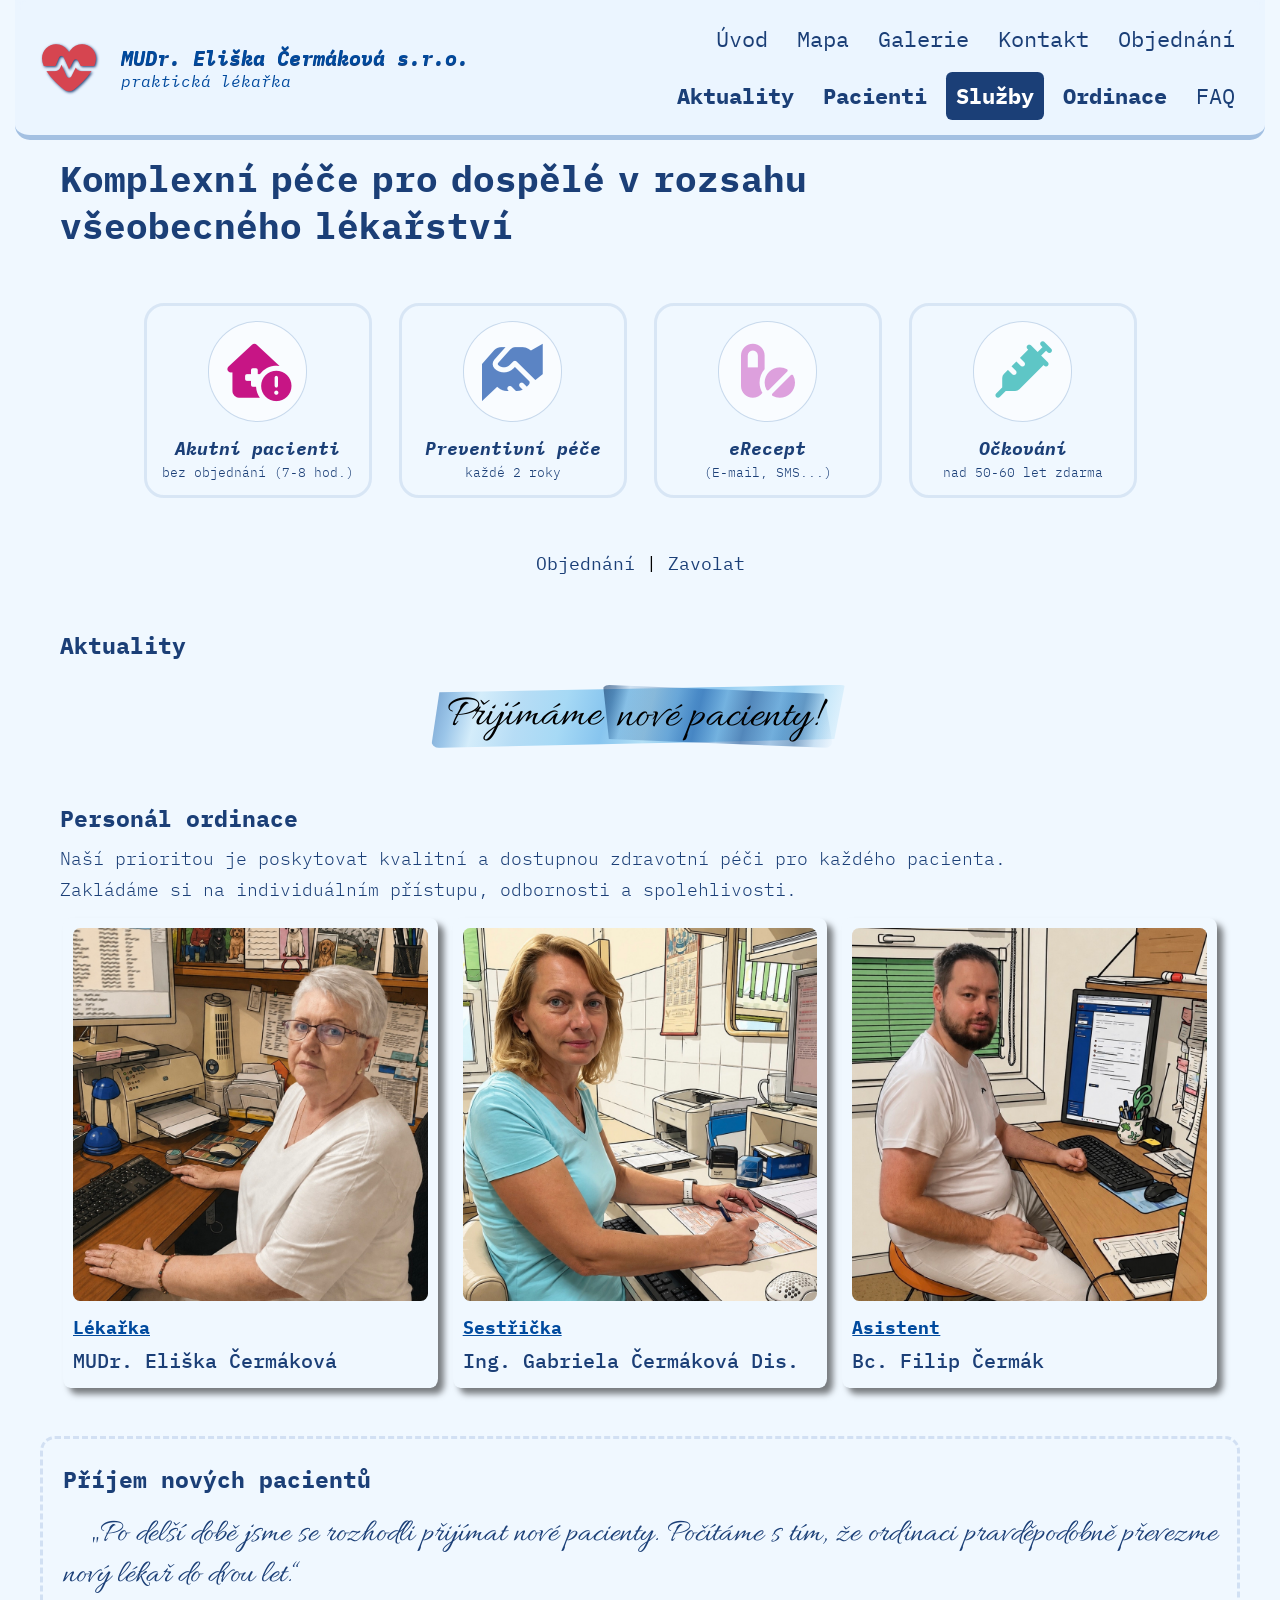
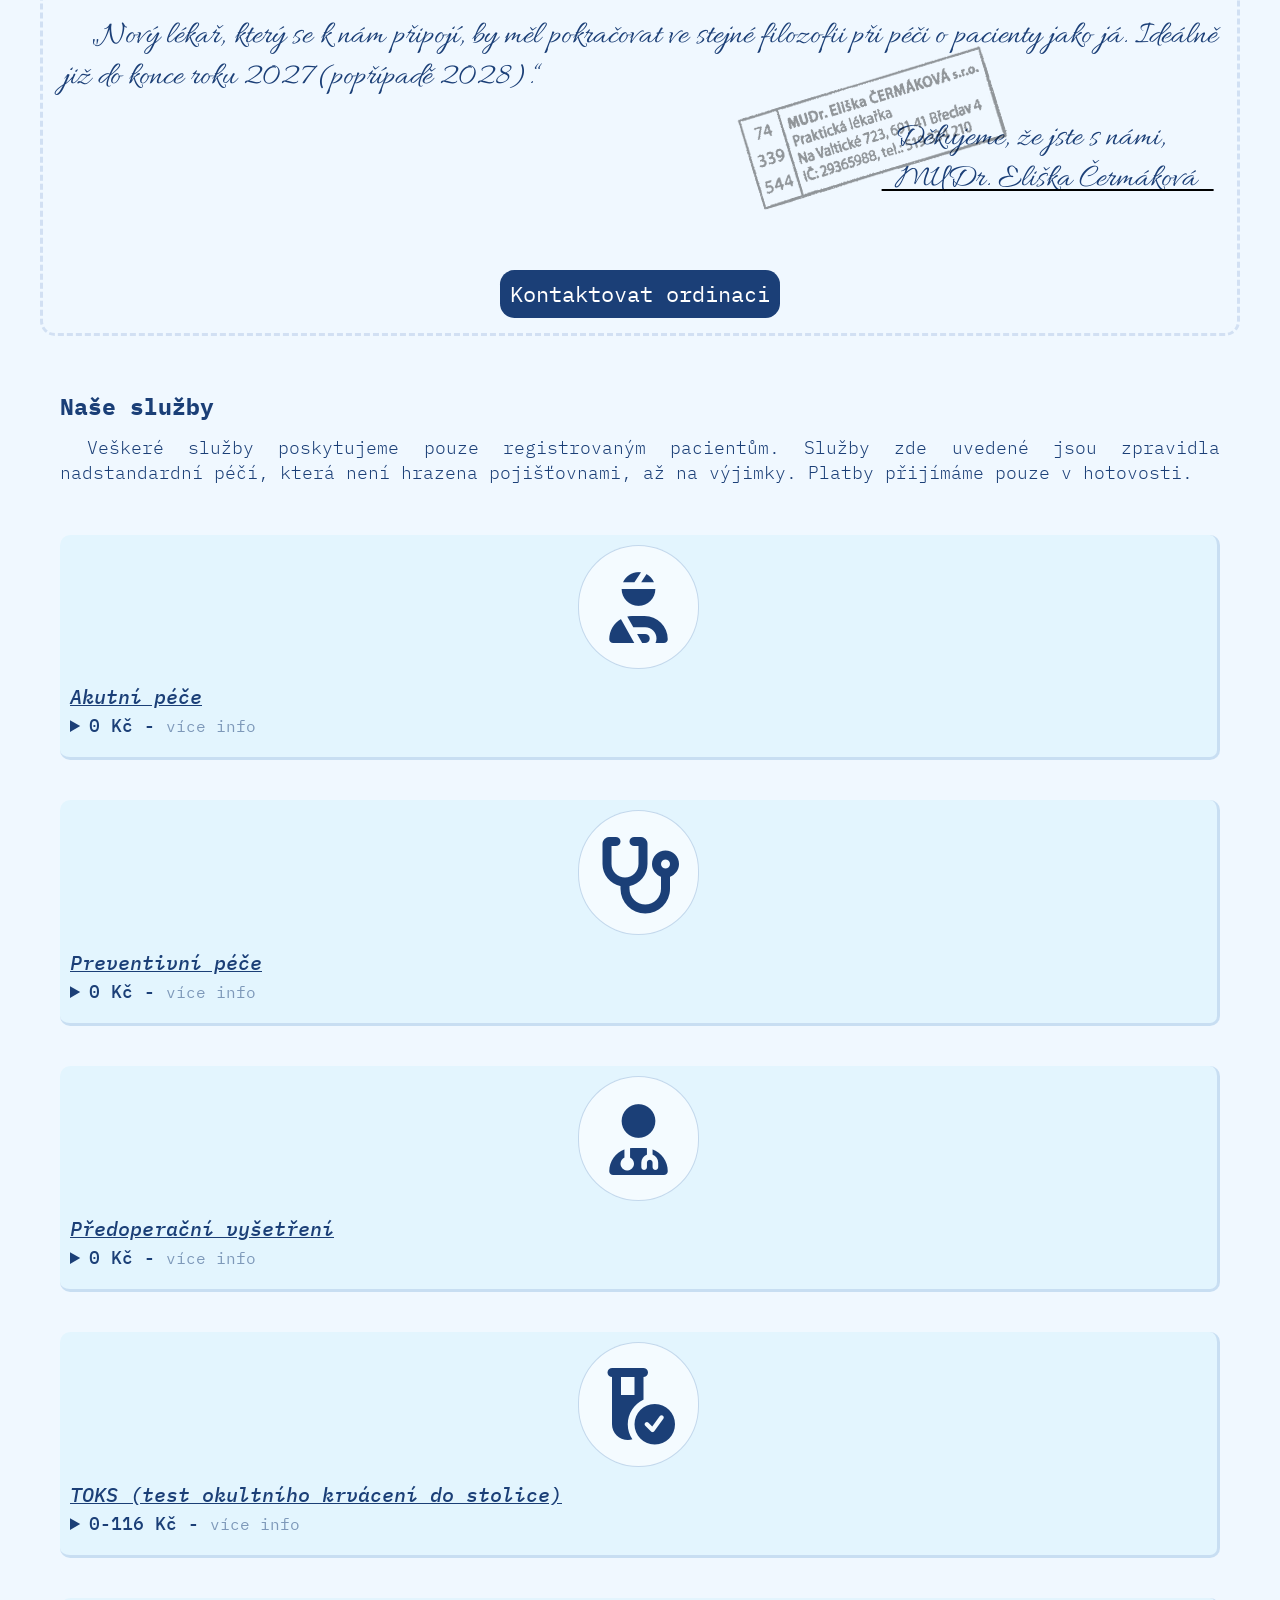
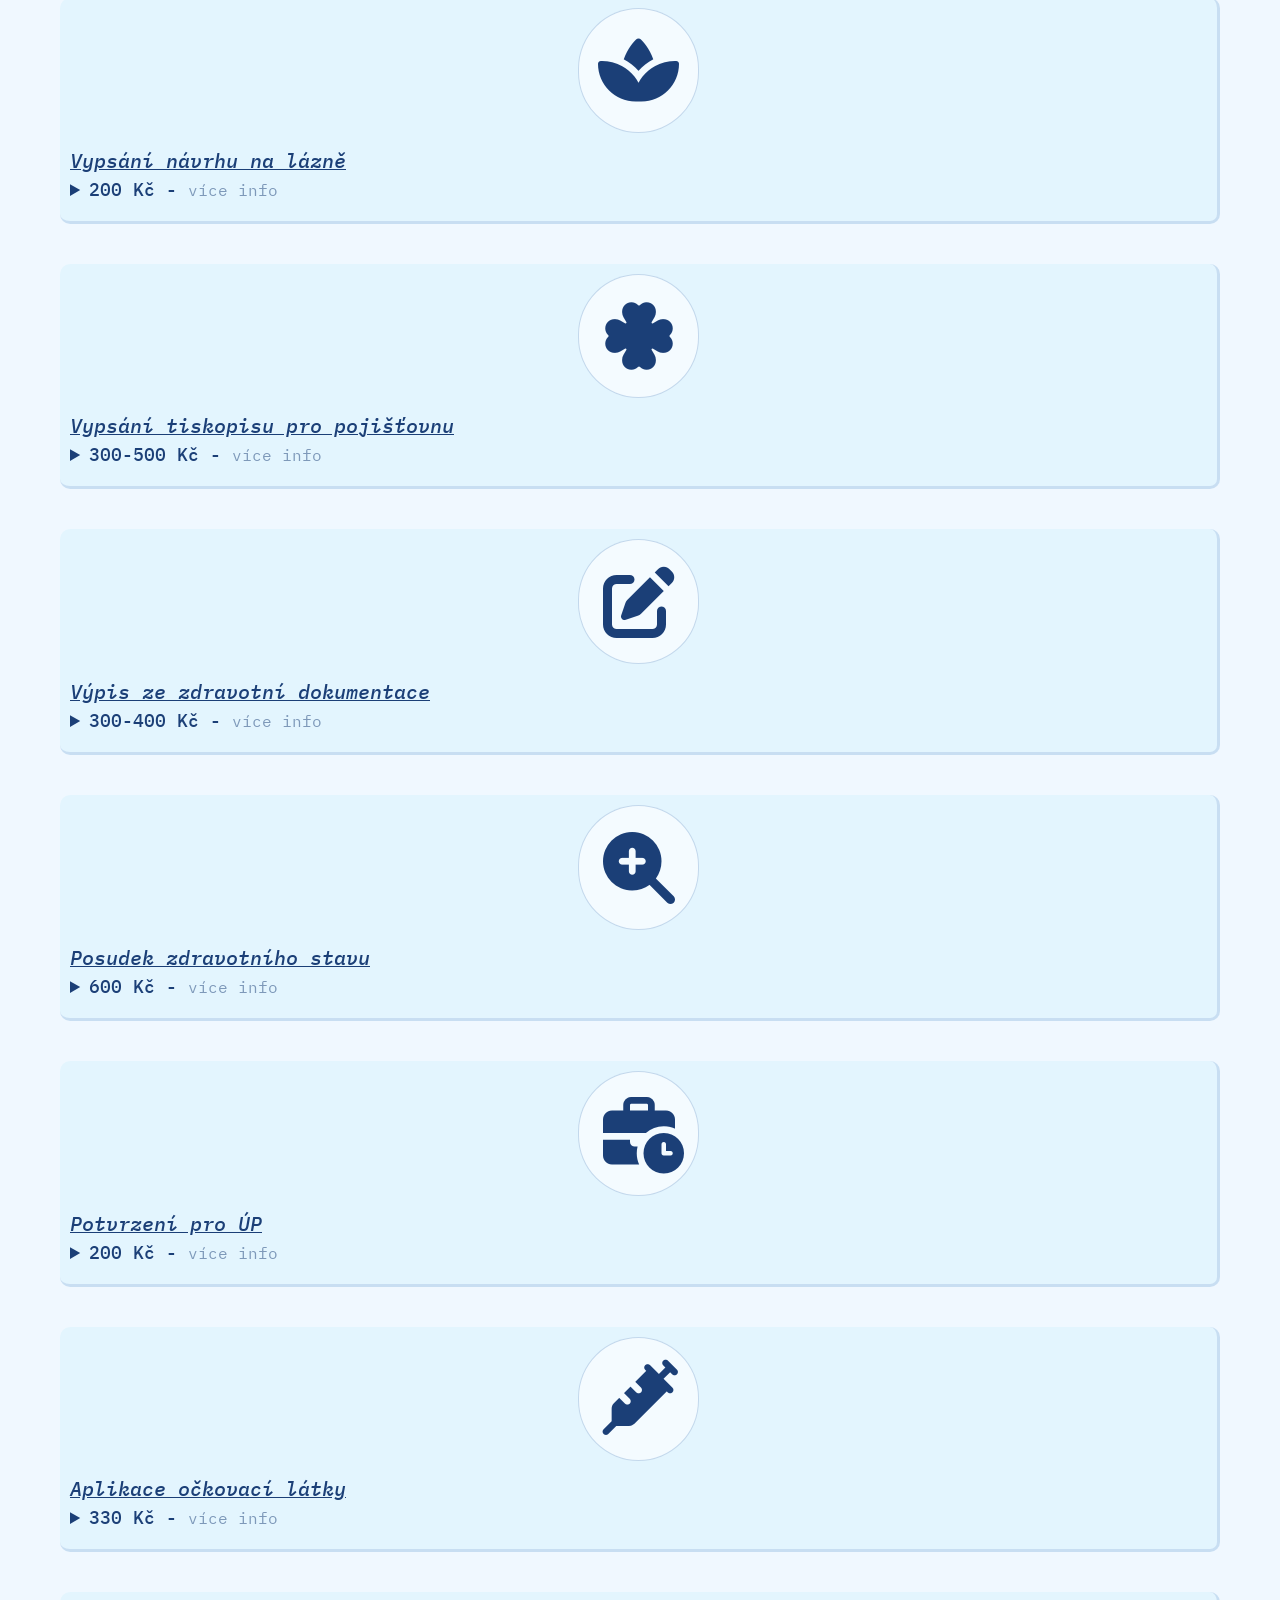
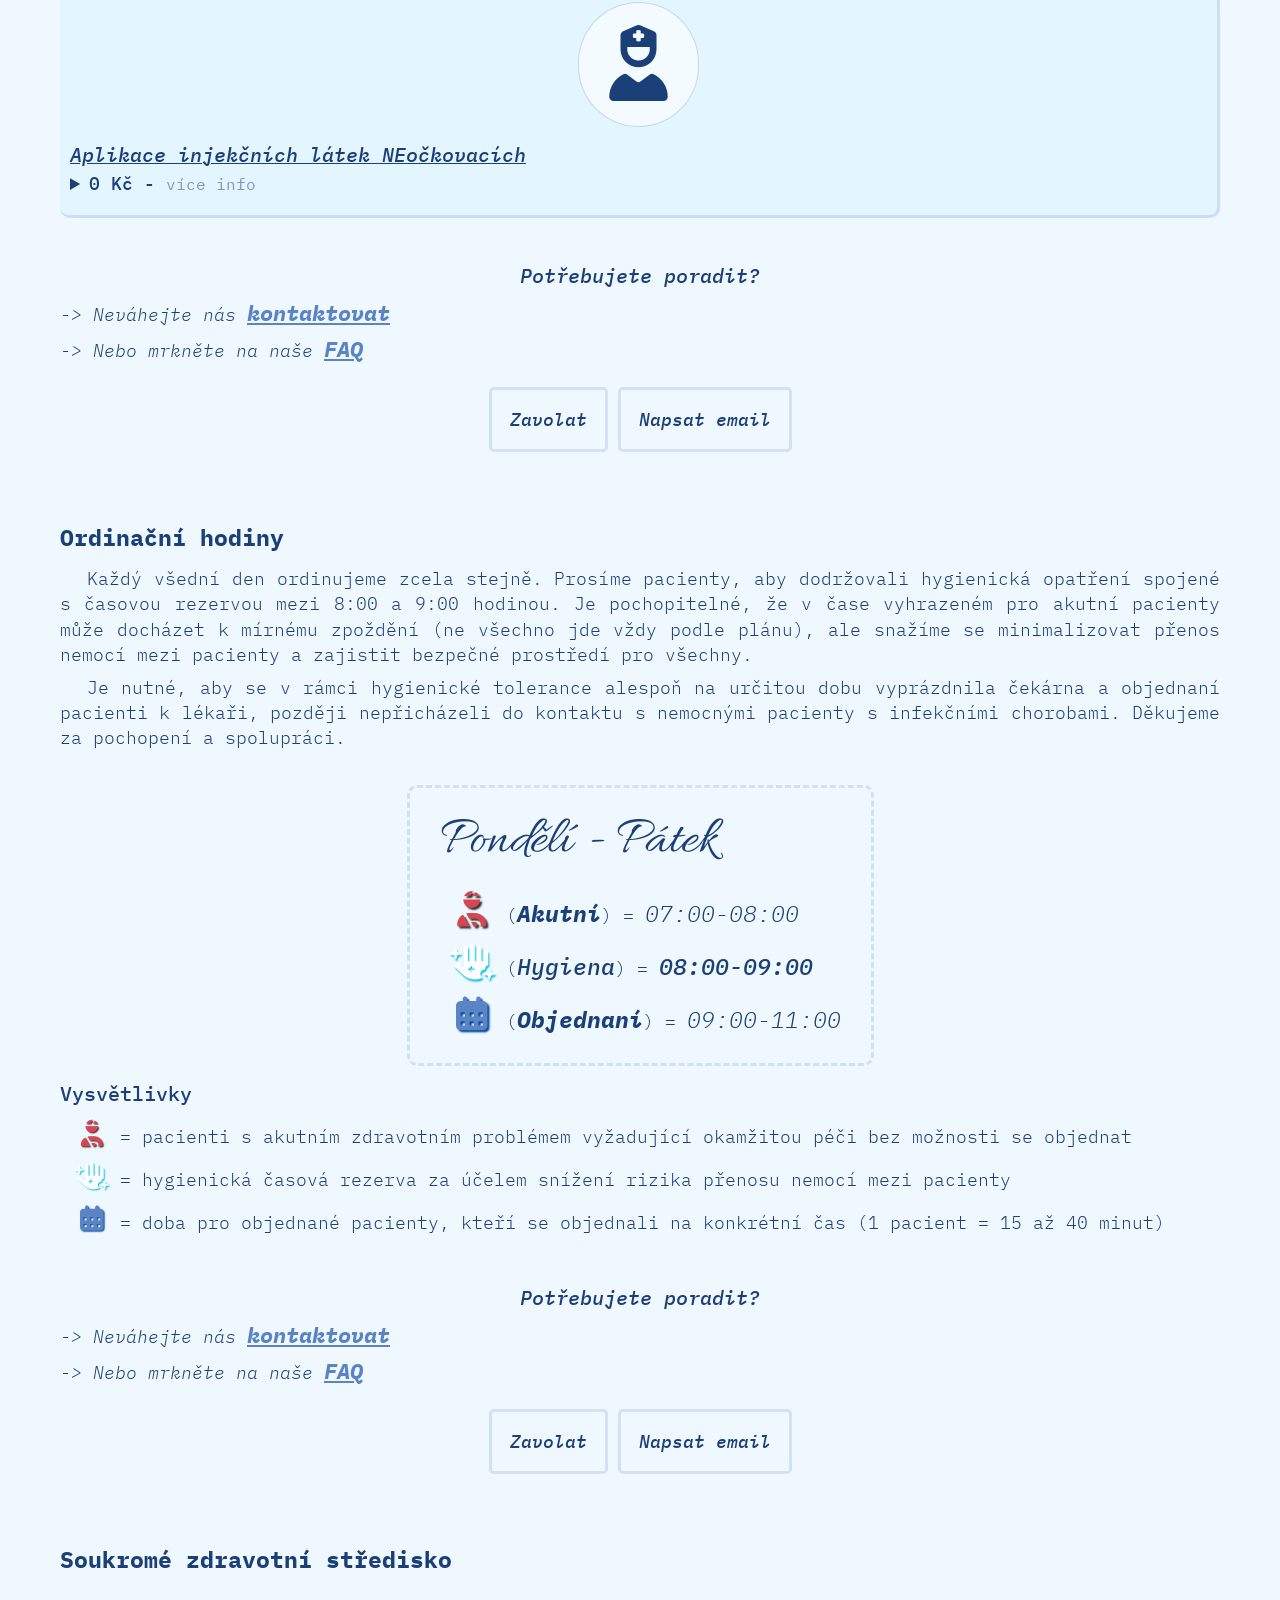
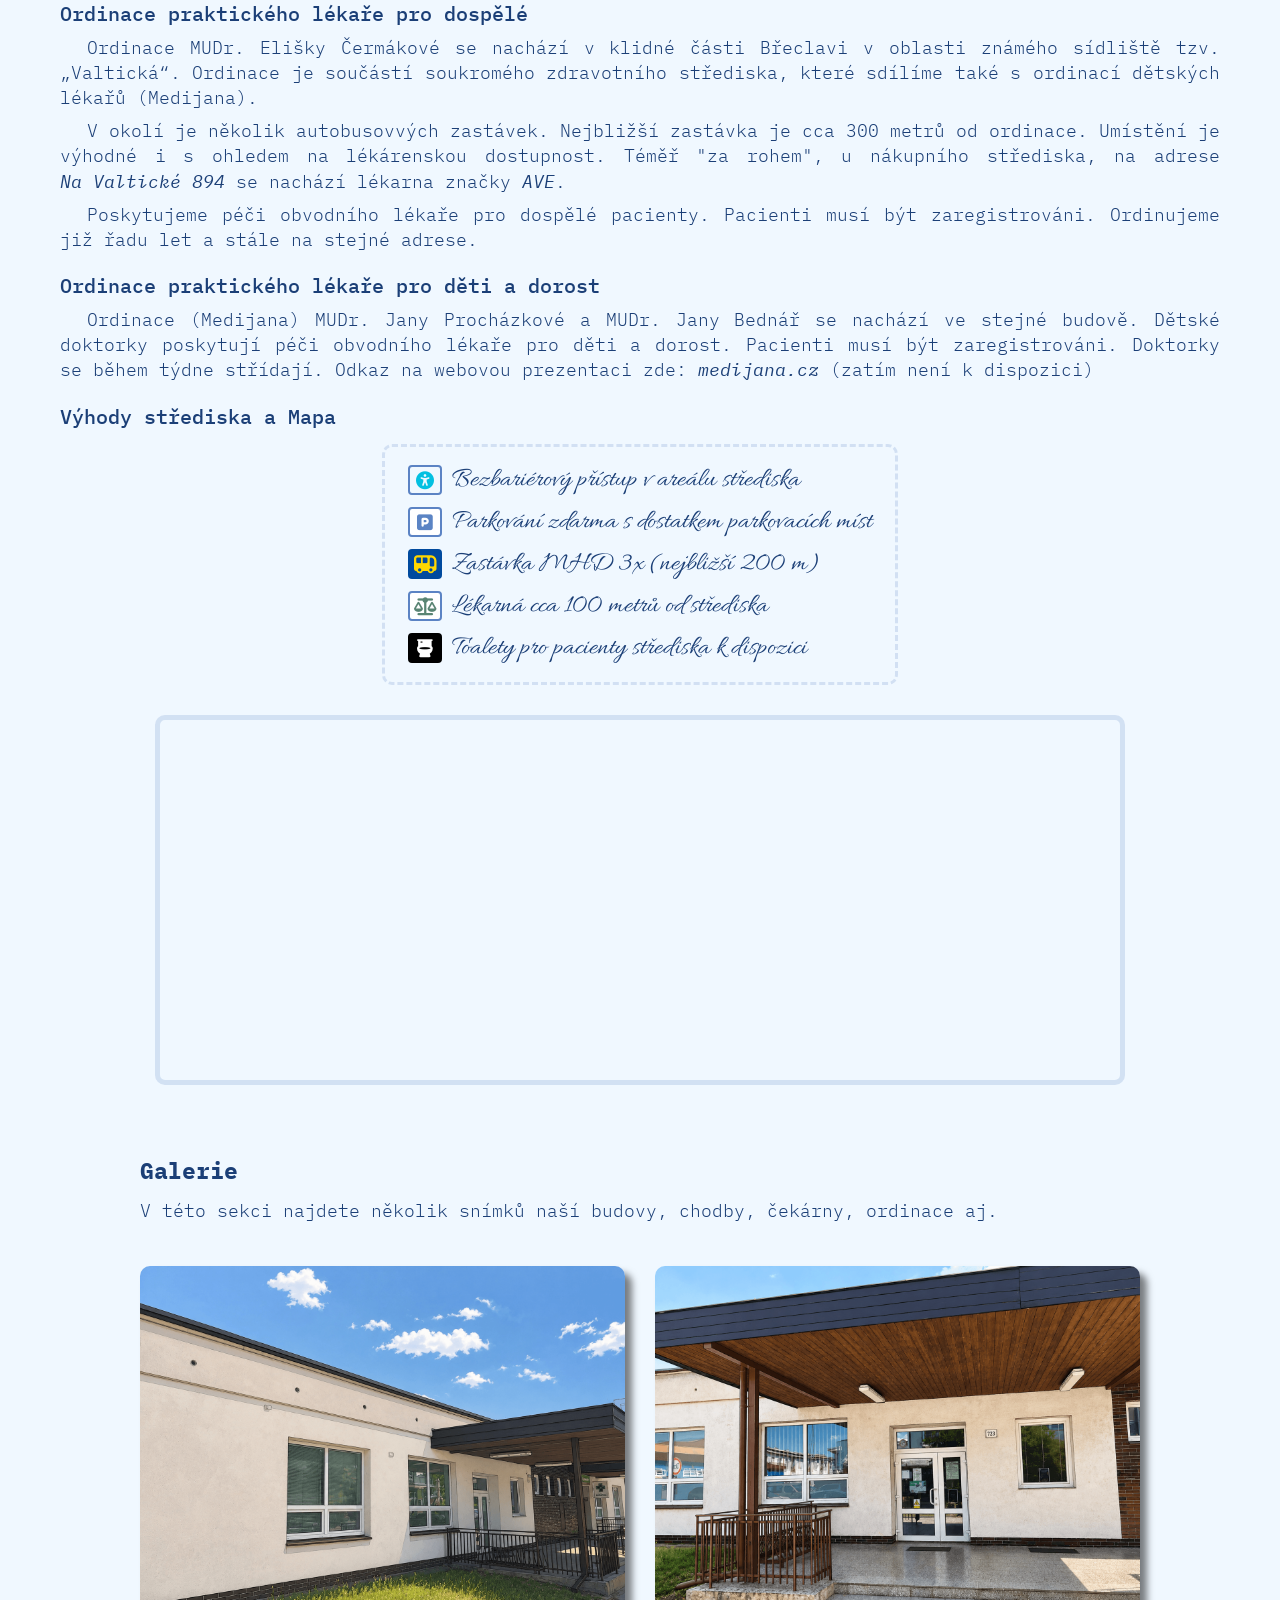
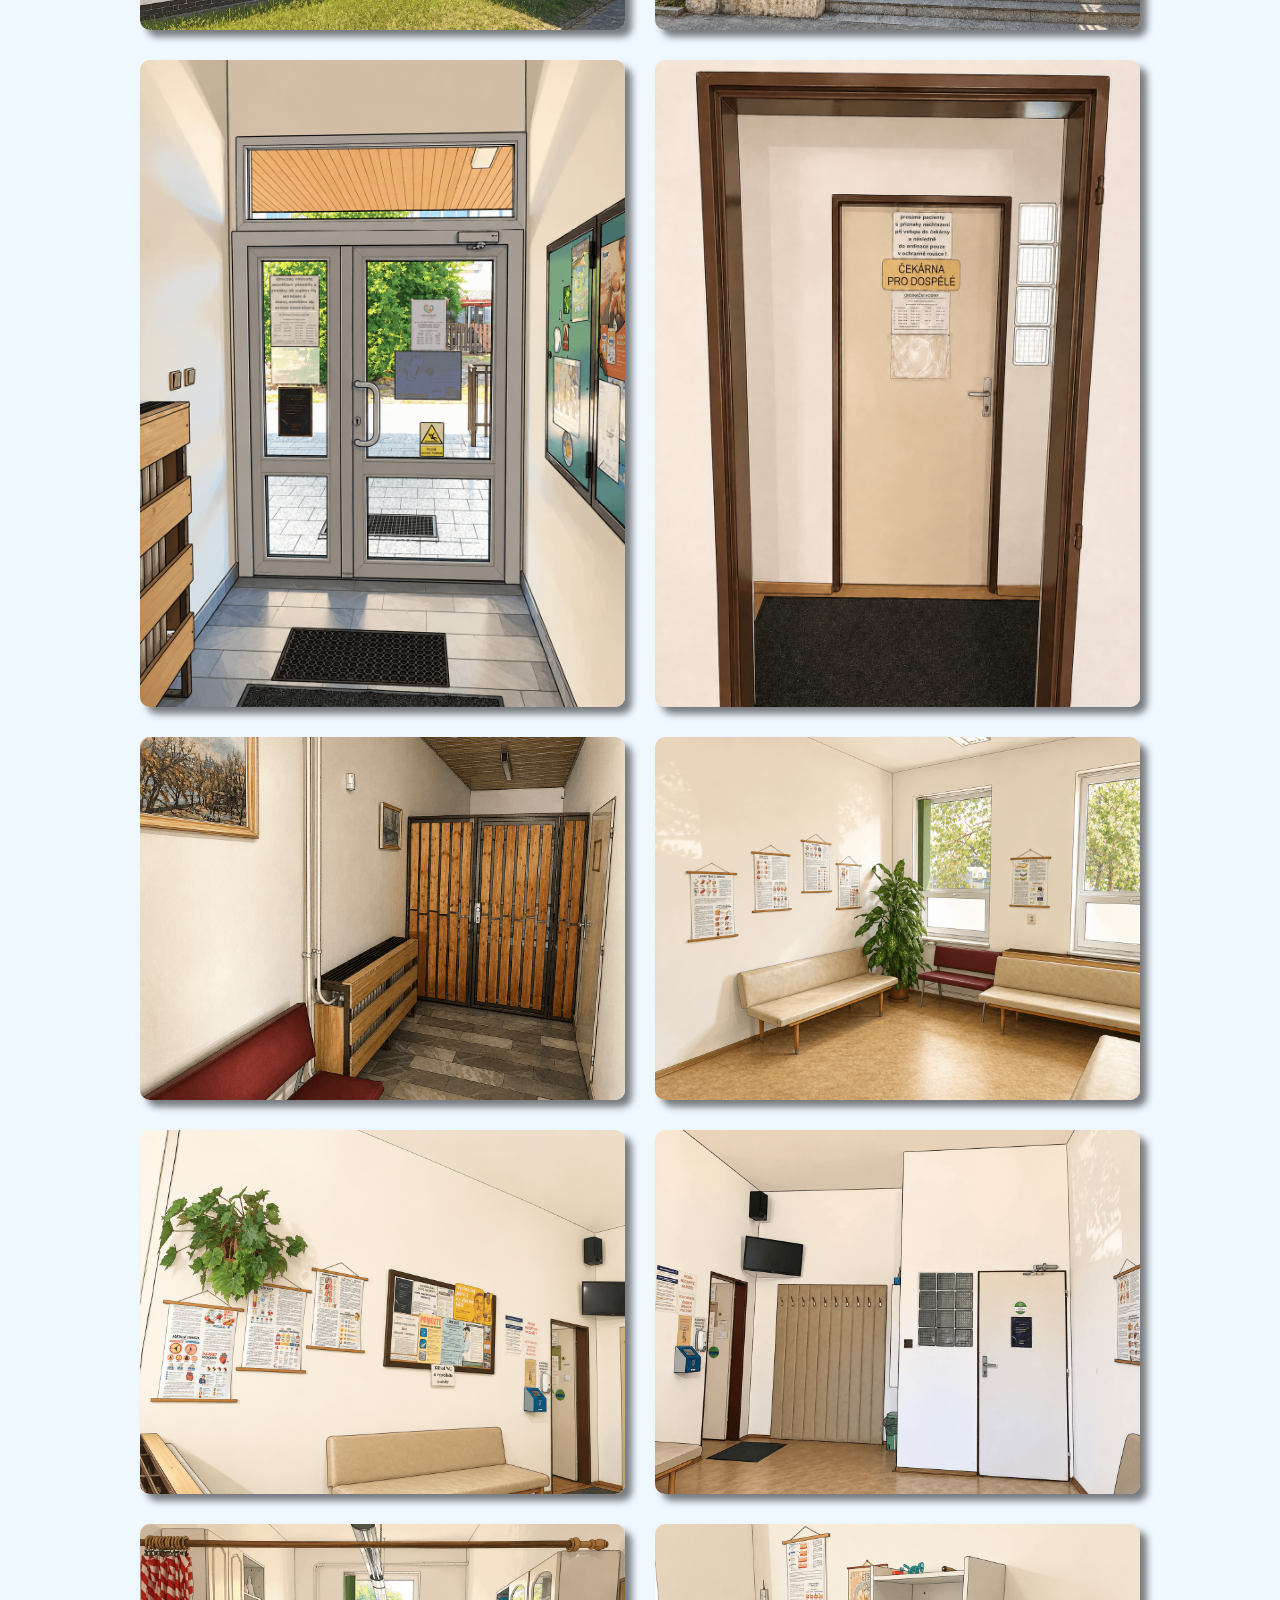
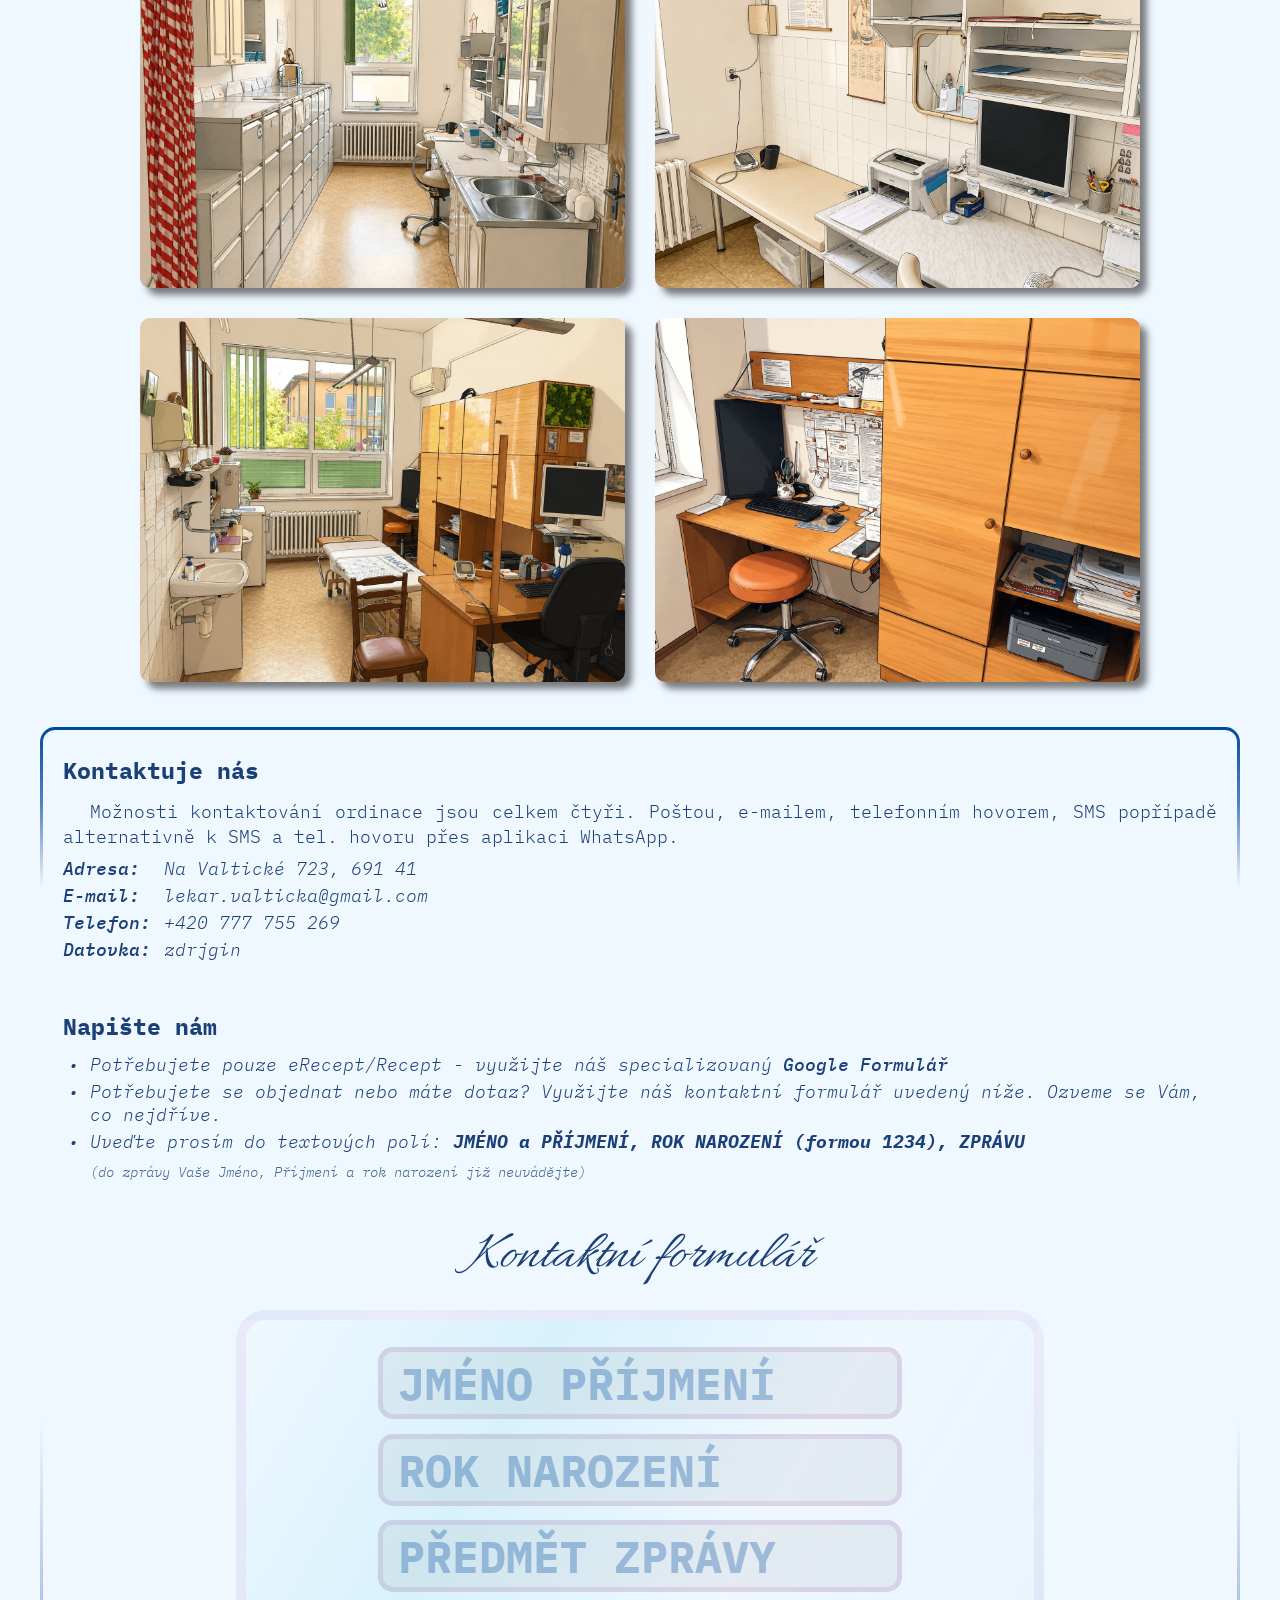
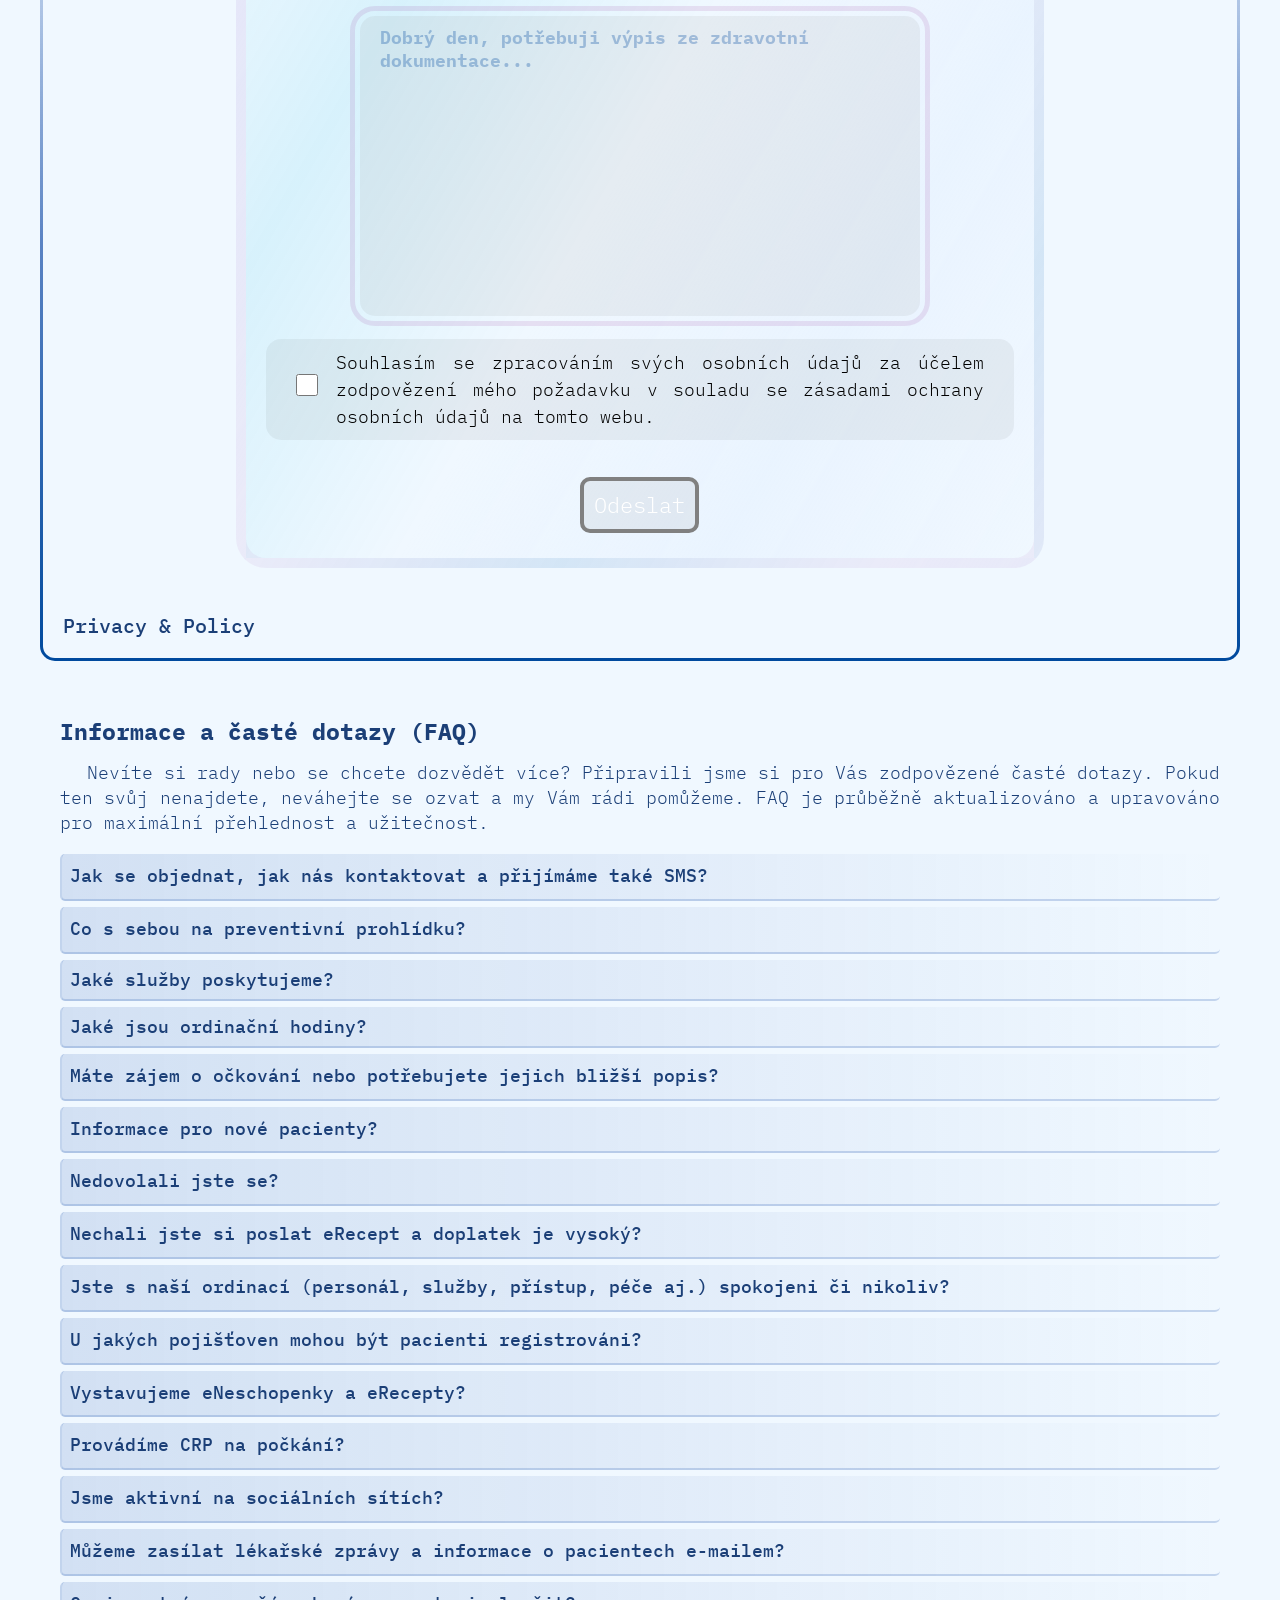
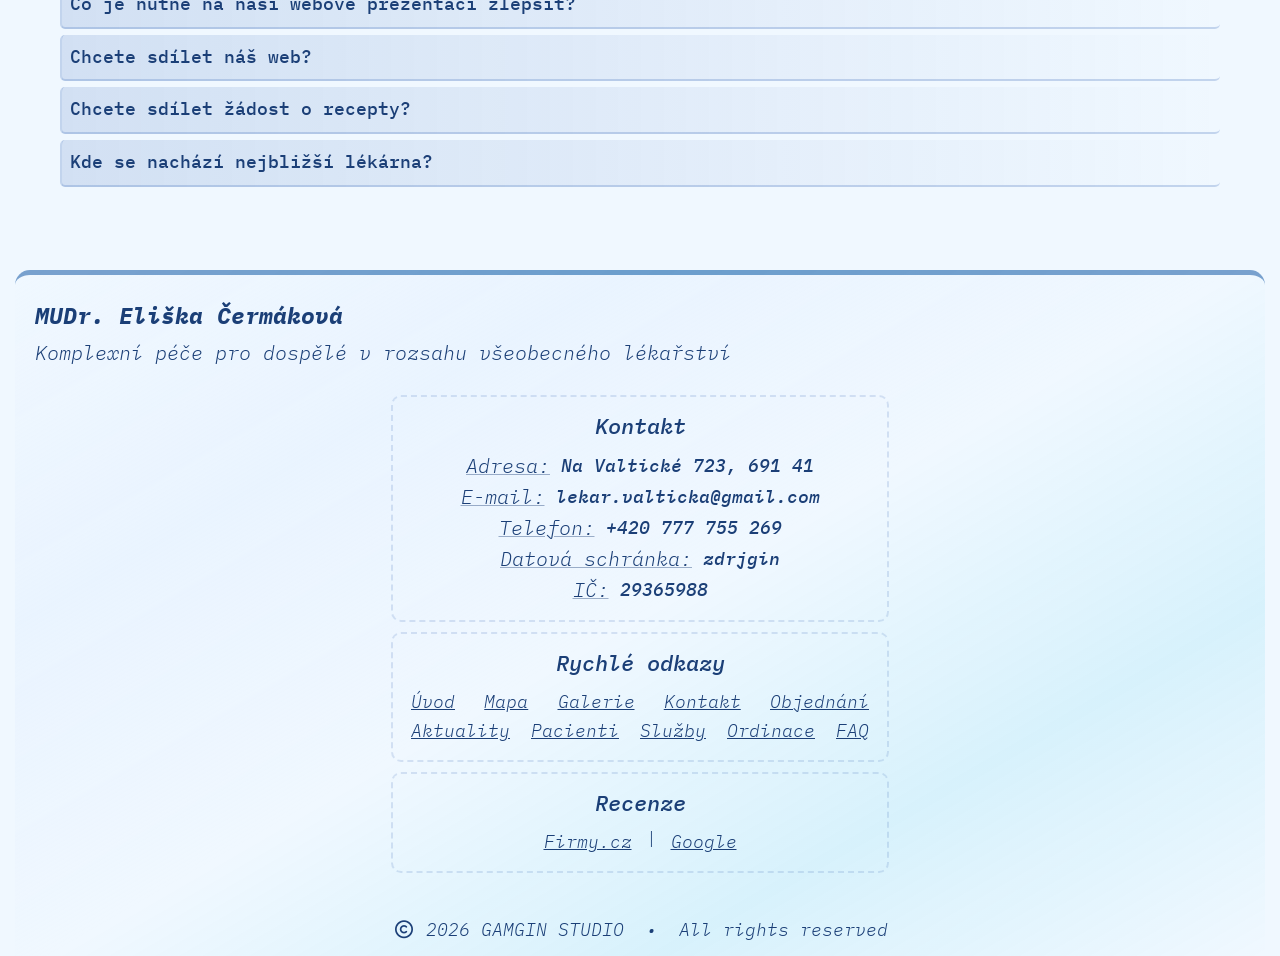
==== commit f5bb45f0: "drug store info added" ====
--- a/index.html
+++ b/index.html
@@ -560,6 +560,13 @@
 					Ordinace je&nbsp;součástí soukromého zdravotního střediska, které&nbsp;sdílíme také s&nbsp;ordinací dětských lékařů (Medijana).
 				</p>
 				<p>
+					V okolí je několik autobusovvých zastávek. Nejbližší zastávka je&nbsp;cca&nbsp;300 metrů od&nbsp;ordinace.
+					Umístění je výhodné i&nbsp;s&nbsp;ohledem na&nbsp;lékárenskou dostupnost.
+					Téměř "za&nbsp;rohem", u&nbsp;nákupního střediska, na&nbsp;adrese
+					<a href="https://maps.app.goo.gl/QaPFkgufLykrKHkv7" target="_blank" rel="noreferrer noopener">Na&nbsp;Valtické&nbsp;894</a>
+					se&nbsp;nachází lékarna značky&nbsp;<a href="https://www.lekarnaave.cz/" target="_blank" rel="noreferrer noopener">AVE</a>.
+				</p>
+				<p>
 					Poskytujeme péči obvodního lékaře pro&nbsp;dospělé pacienty. Pacienti musí být zaregistrováni. Ordinujeme již řadu let a&nbsp;stále
 					na&nbsp;stejné adrese.
 				</p>
@@ -570,7 +577,7 @@
 				<p>
 					Ordinace (Medijana) MUDr. Jany Procházkové a&nbsp;MUDr. Jany Bednář se&nbsp;nachází ve stejné budově.
 					Dětské doktorky poskytují péči obvodního lékaře pro děti a&nbsp;dorost. Pacienti musí být zaregistrováni.
-					Doktorky se&nbsp;během týdne střídají. Odkaz na&nbsp;webovou prezentaci zde: <a href=""  target="_blank" rel="noreferrer noopener">medijana.cz</a> (zatím neexistuje)
+					Doktorky se&nbsp;během týdne střídají. Odkaz na&nbsp;webovou prezentaci zde: <a href=""  target="_blank" rel="noreferrer noopener">medijana.cz</a> (zatím není k&nbsp;dispozici)
 				</p>
 			</article>
 
@@ -579,7 +586,8 @@
 				<ul>
 					<li><span class="icon"><i class="fa-solid fa-universal-access"></i></span>Bezbariérový přístup v&nbsp;areálu střediska</li>
 					<li><span class="icon"><i class="fa-solid fa-square-parking"></i></span>Parkování zdarma s&nbsp;dostatkem parkovacích míst</li>
-					<li><span class="icon"><i class="fa-solid fa-bus-side"></i></span>Zastávka MHD 3x &lpar;nejbližší 300 m&rpar;</li>
+					<li><span class="icon"><i class="fa-solid fa-bus-side"></i></span>Zastávka MHD 3x &lpar;nejbližší 200 m&rpar;</li>
+					<li><span class="icon"><i class="fa-solid fa-scale-balanced "></i></span>Lékarná cca&nbsp;100 metrů od&nbsp;střediska</li>				
 					<li><span class="icon"><i class="fa-solid fa-toilet"></i></span>Toalety pro pacienty střediska k&nbsp;dispozici</li>
 				</ul>
 				<div class="map-box">
@@ -993,6 +1001,16 @@
 									<img src="./public/images/qr-prescription.jpeg" alt="QR kód"  onload="this.classList.add('loaded')" loading="lazy">
 								</a>
 							</div>	
+						</details>
+					</li>
+					<li>
+						<details>
+							<summary id="faq-header">Kde se nachází nejbližší lékárna?</summary>
+							<p>
+								Téměř "za&nbsp;rohem", u&nbsp;nákupního střediska, na&nbsp;adrese
+								<a href="https://maps.app.goo.gl/QaPFkgufLykrKHkv7" target="_blank" rel="noreferrer noopener">Na&nbsp;Valtické&nbsp;894</a>
+								se&nbsp;nachází lékarna značky&nbsp;<a href="https://www.lekarnaave.cz/" target="_blank" rel="noreferrer noopener">AVE</a>.
+							</p>
 						</details>
 					</li>
 				</ul>
--- a/src/styles/main.css
+++ b/src/styles/main.css
@@ -855,6 +855,11 @@
 					text-indent: 1.5rem;
 					text-align: justify;
 					line-height: 1.4rem;
+
+					& a {
+						font-style: italic;
+						font-weight: 400;
+					}
 				}
 			}
 
@@ -916,6 +921,14 @@
 							background-color: var(--primary-color);
 							border: 2px solid var(--primary-color);
 						}
+
+						& .icon .fa-scale-balanced {
+							color: #598473; /* color used on AVE website */
+						}
+
+						& .icon:has(.fa-scale-balanced) {
+							background-color: white;
+						}	
 
 						& .icon .fa-toilet {
 							color: white;
@@ -1814,6 +1827,17 @@
 				}
 			}
 
+			& section#map {
+				& article {
+					& p {
+						& a:hover {
+							text-decoration: underline;
+							color: #598473; /* color used on AVE website */
+						}
+					}
+				}
+			}
+
 			& section#gallery {
 				& .gallery-box {				
 
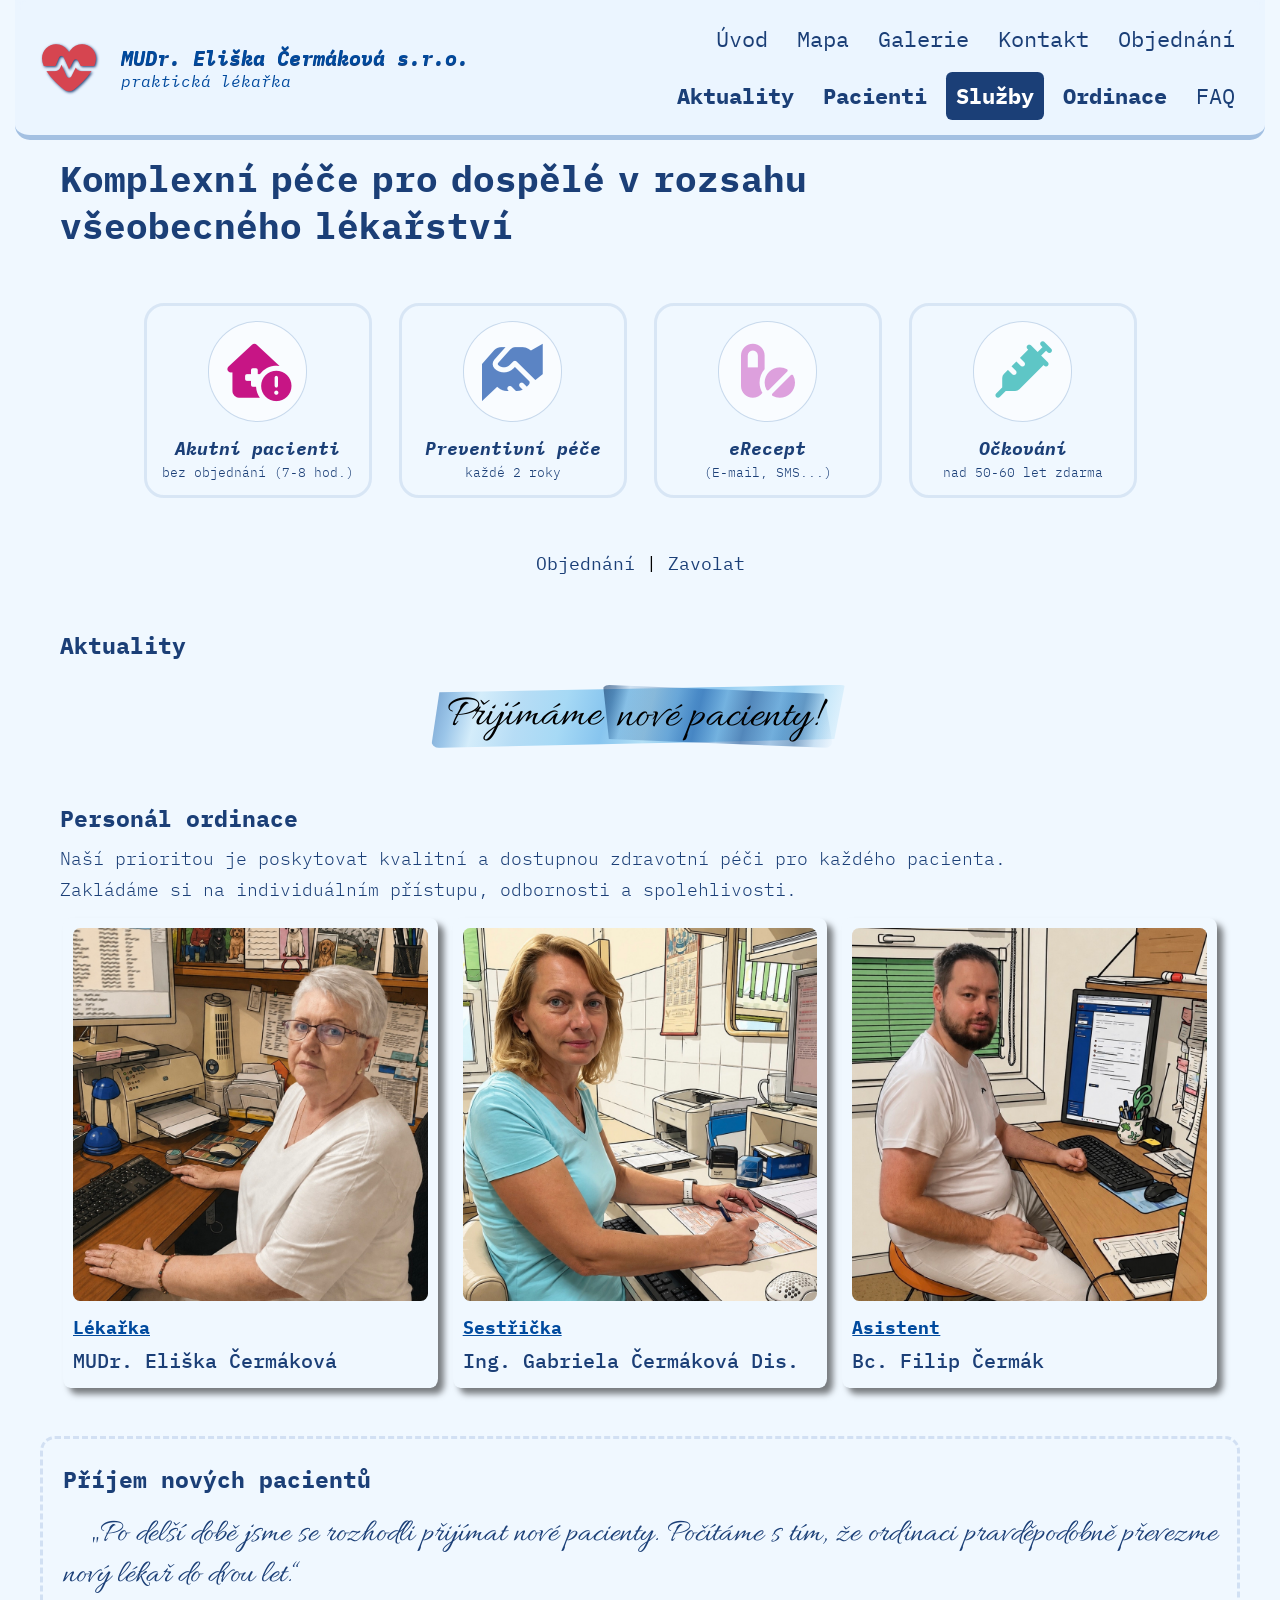
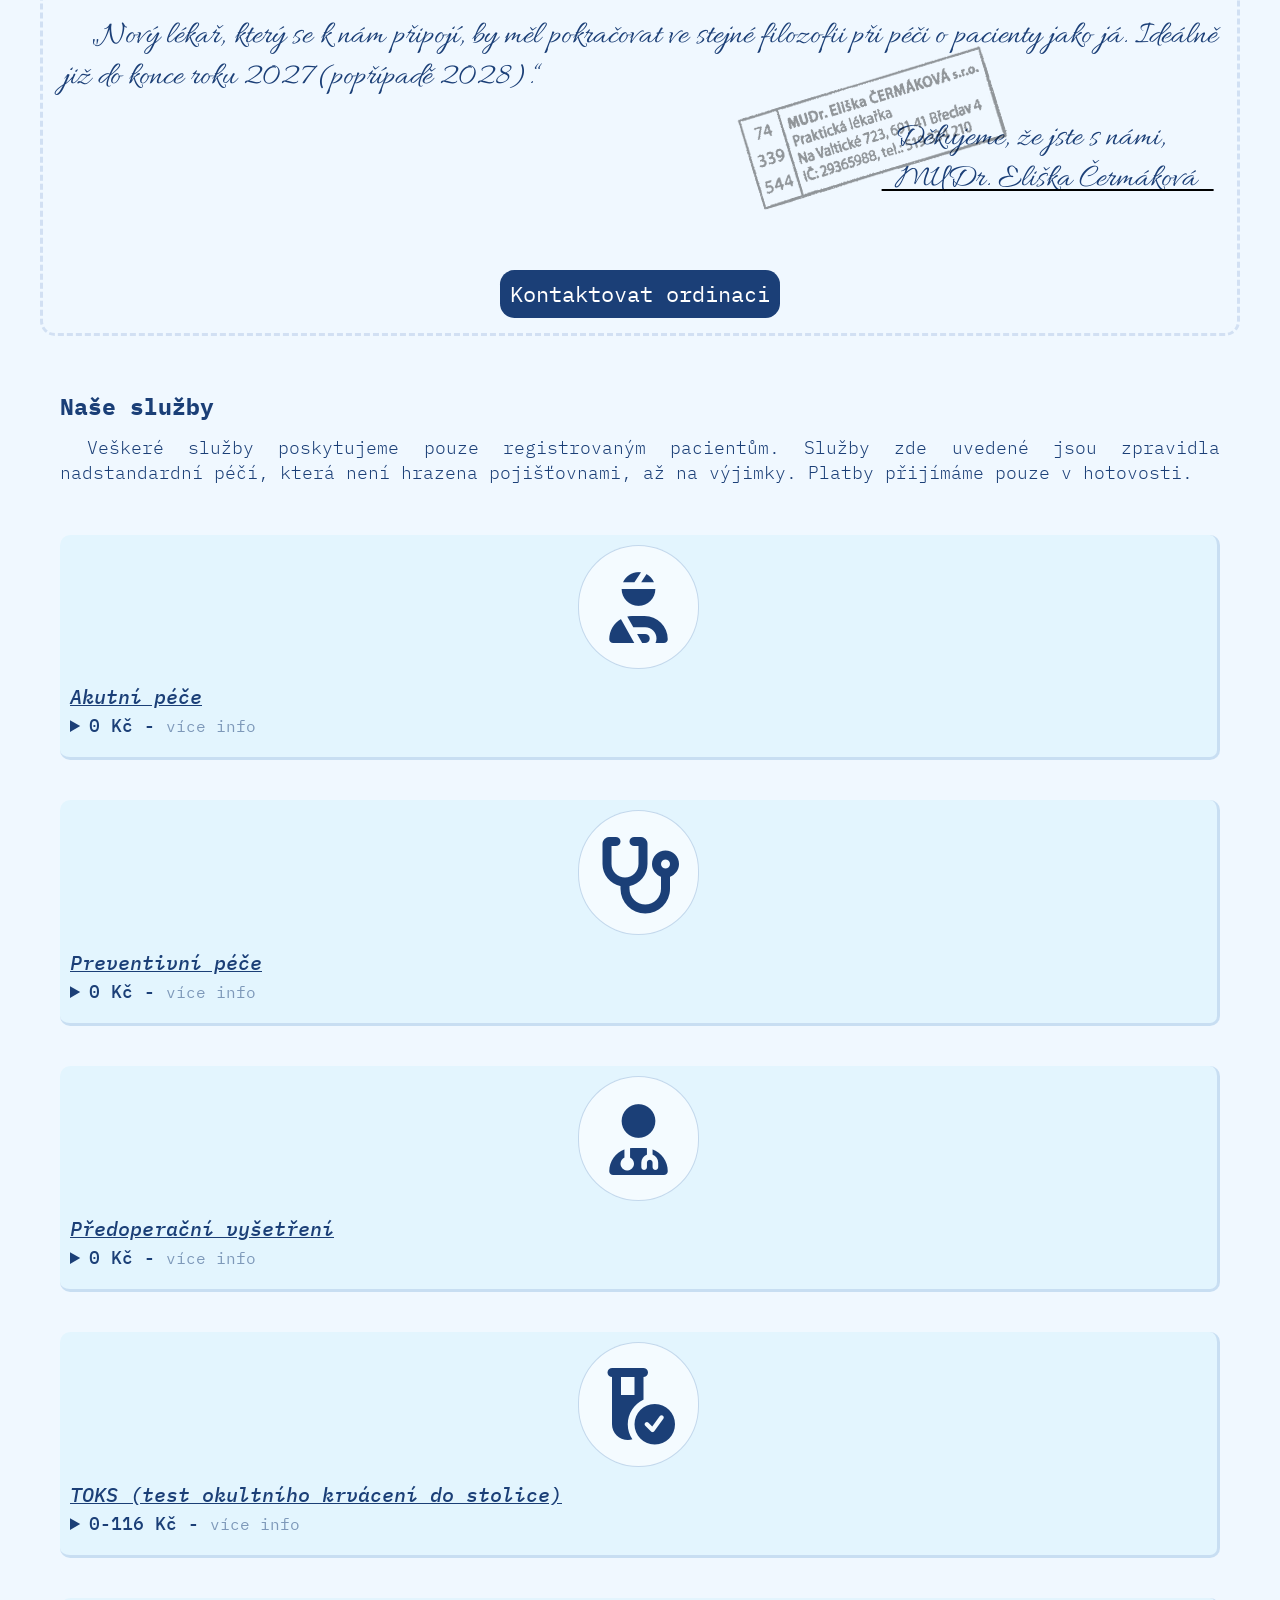
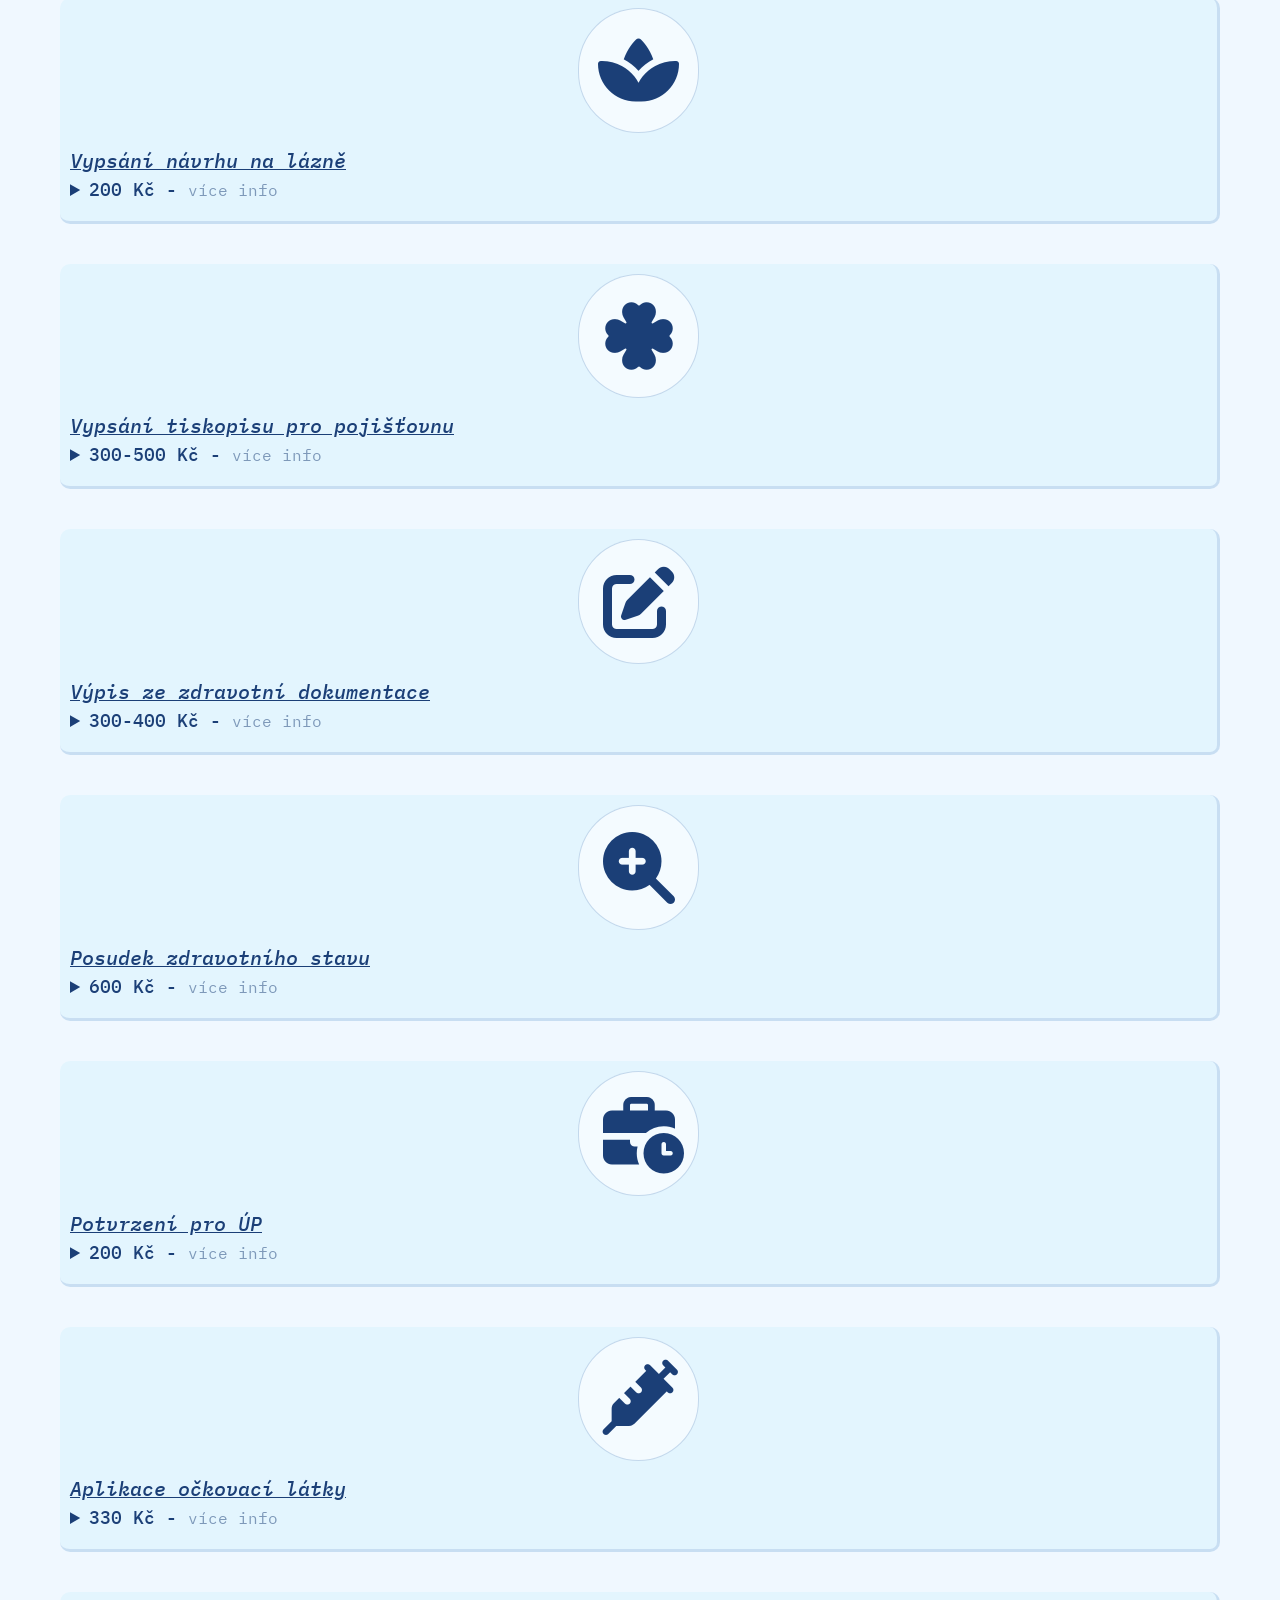
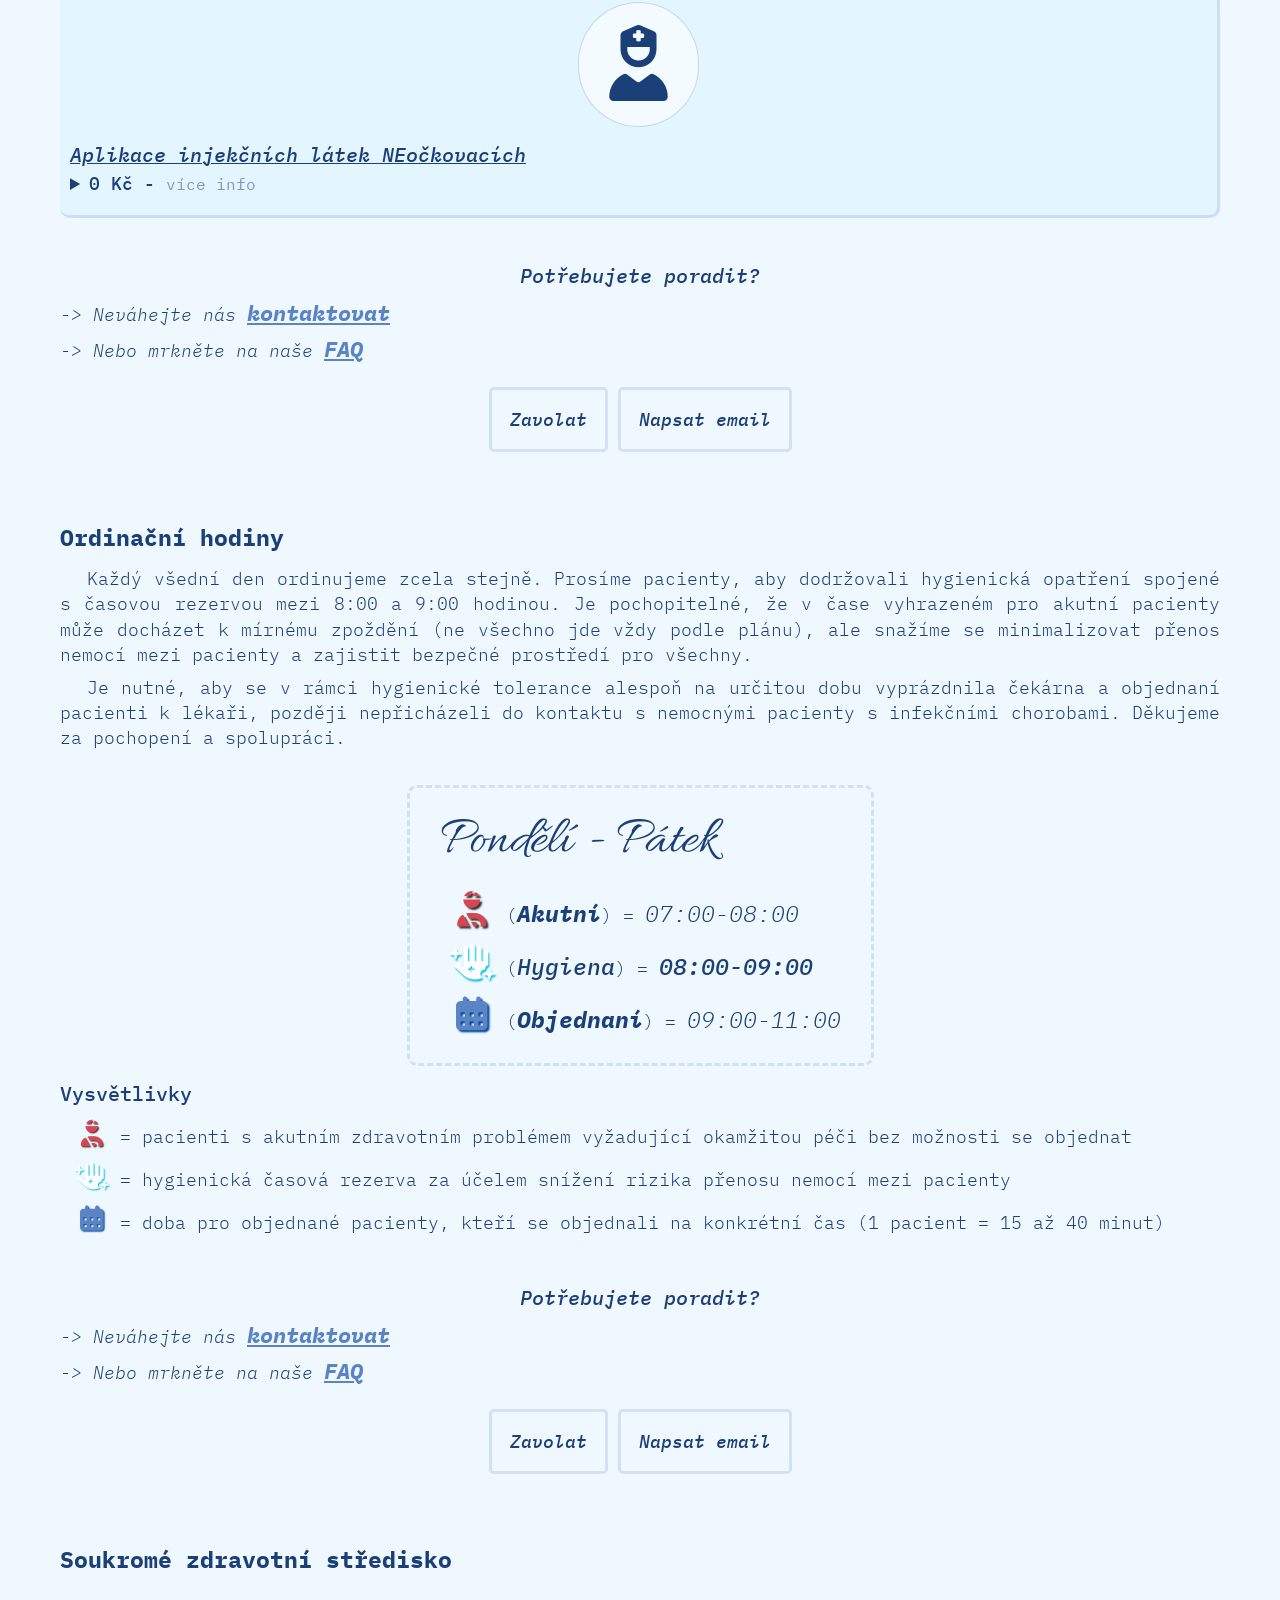
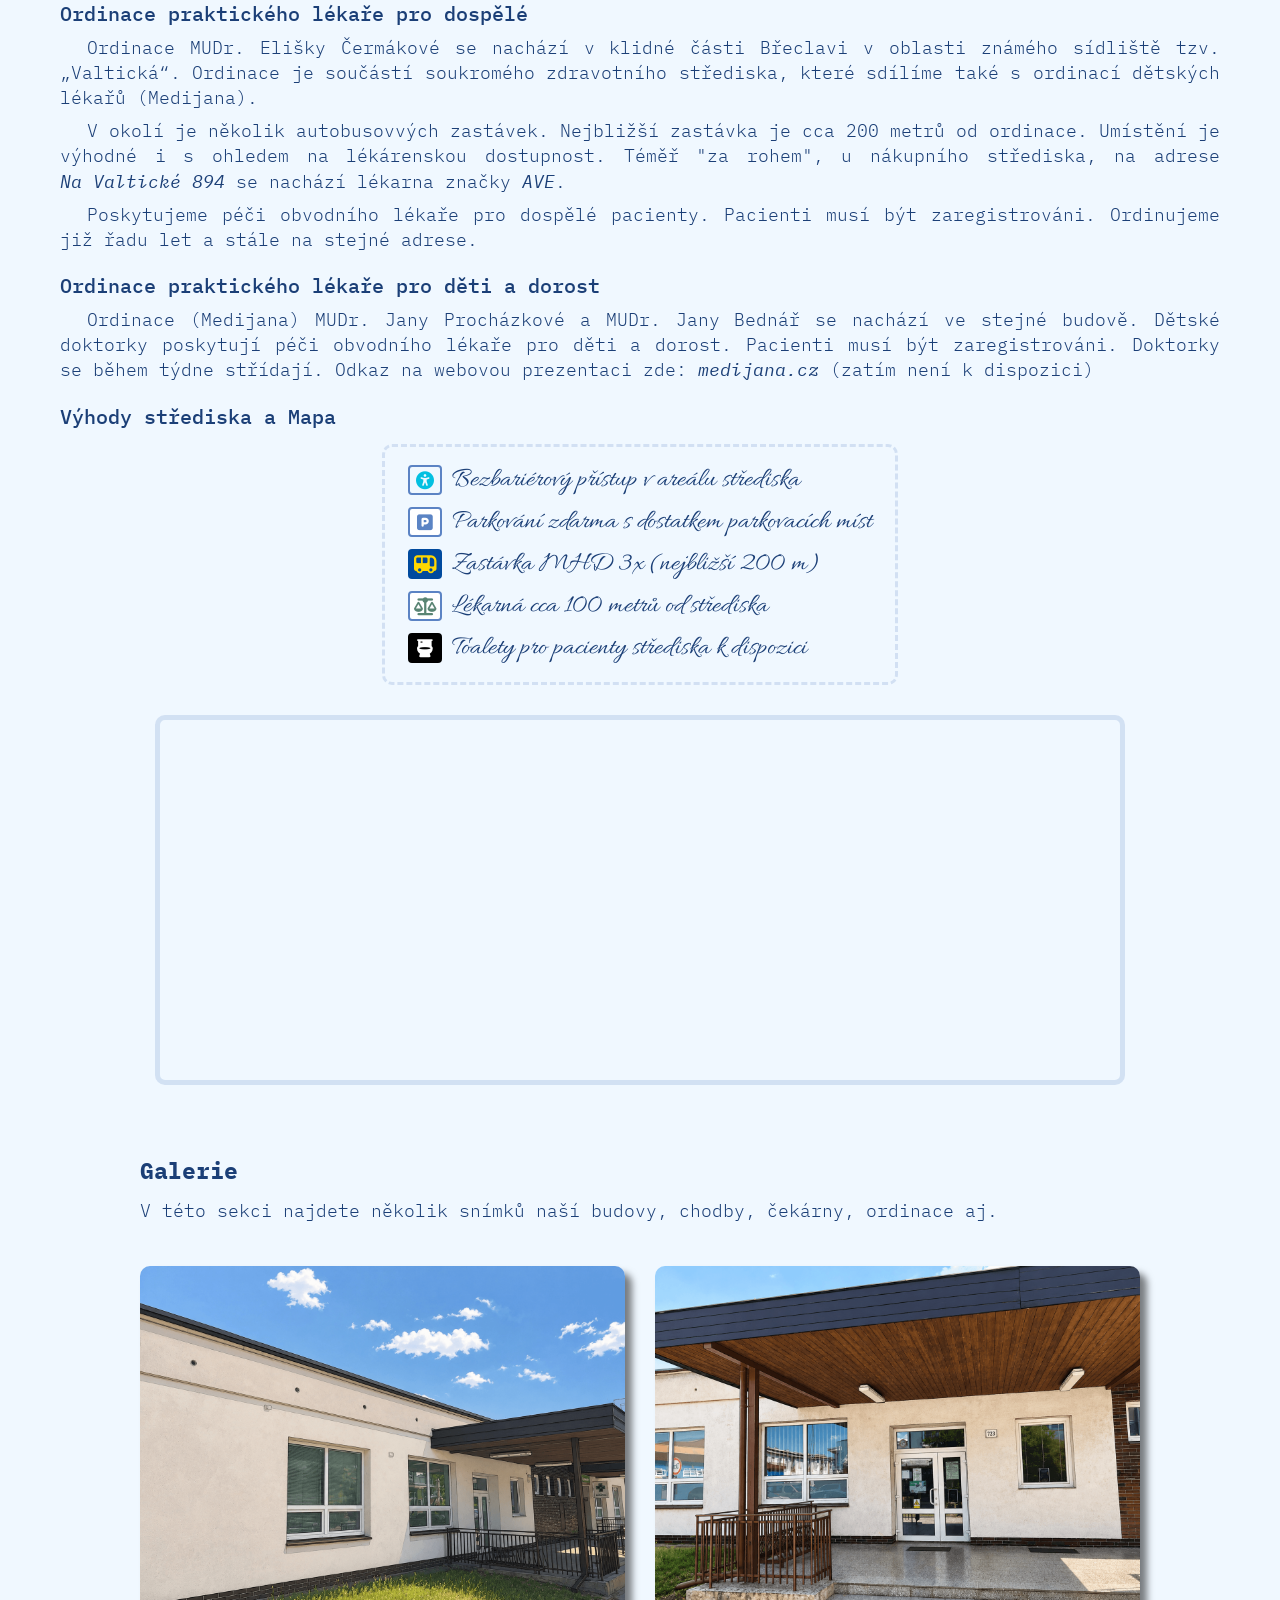
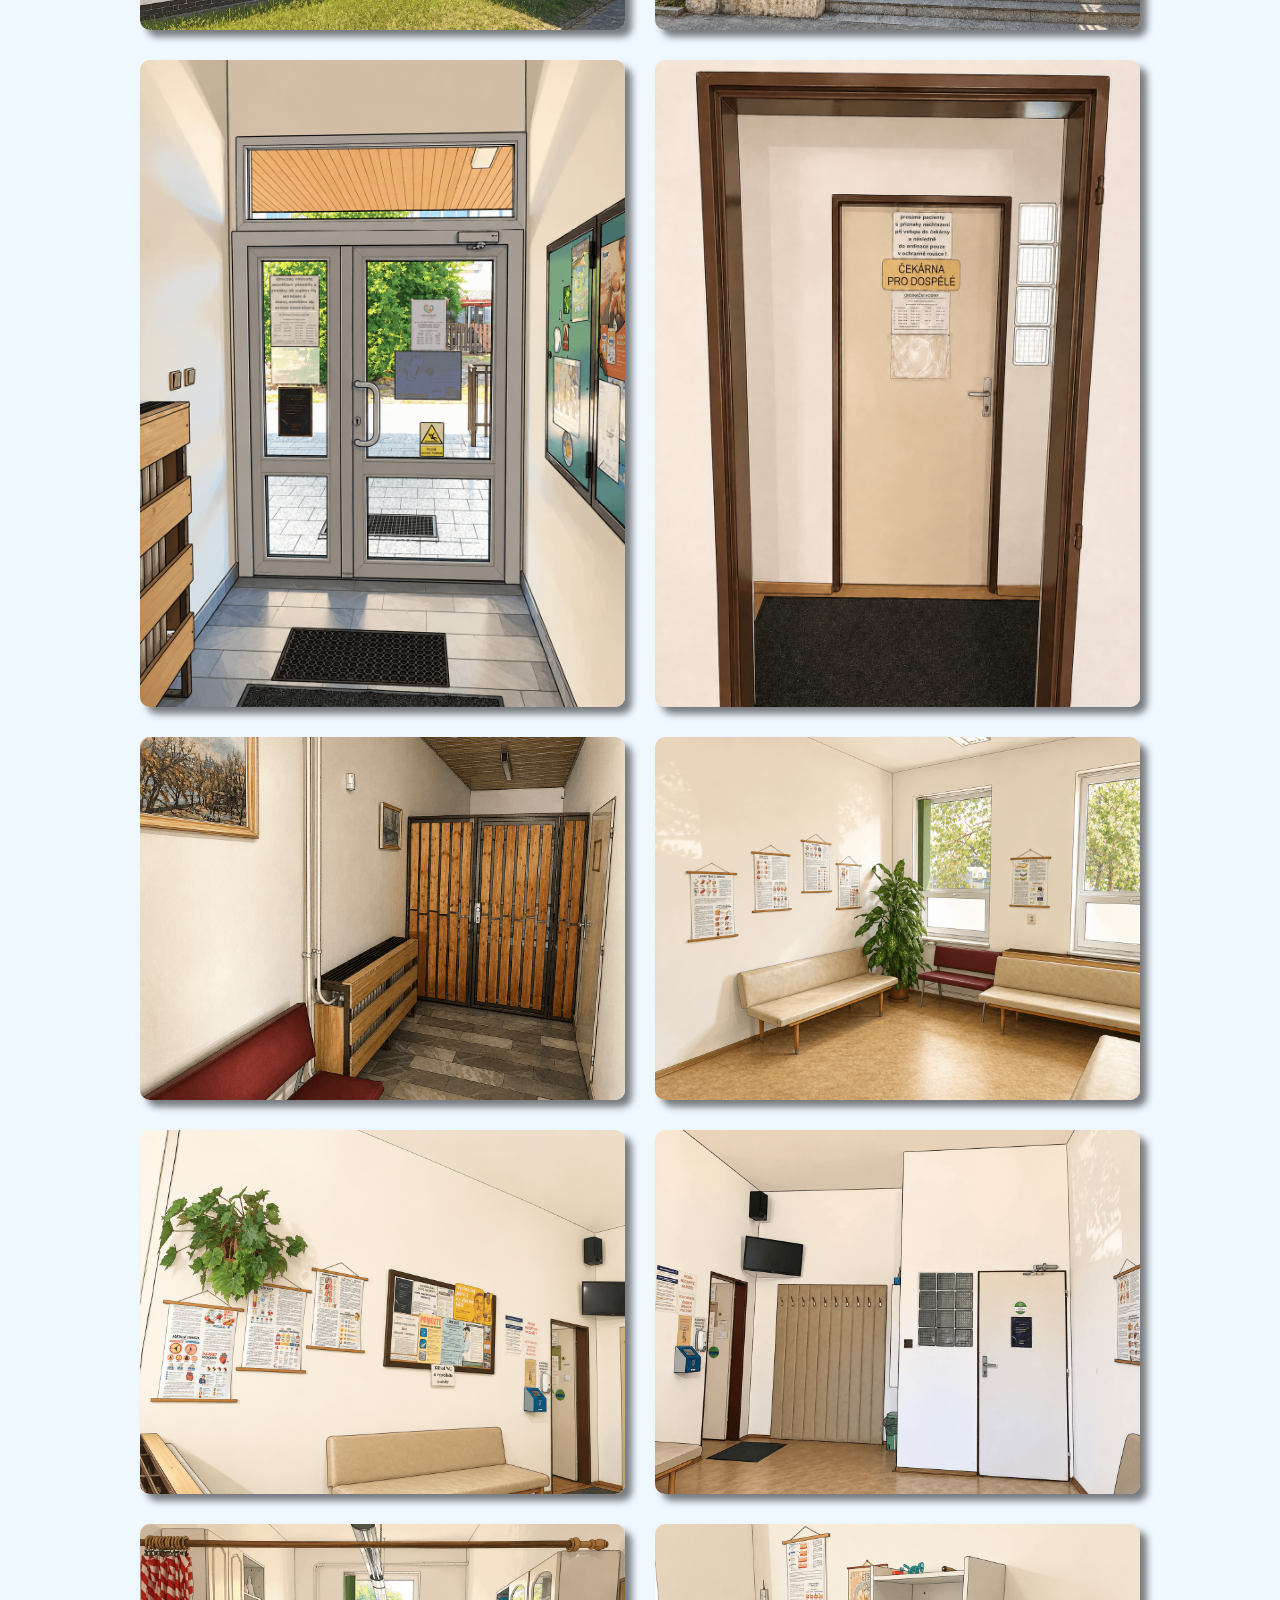
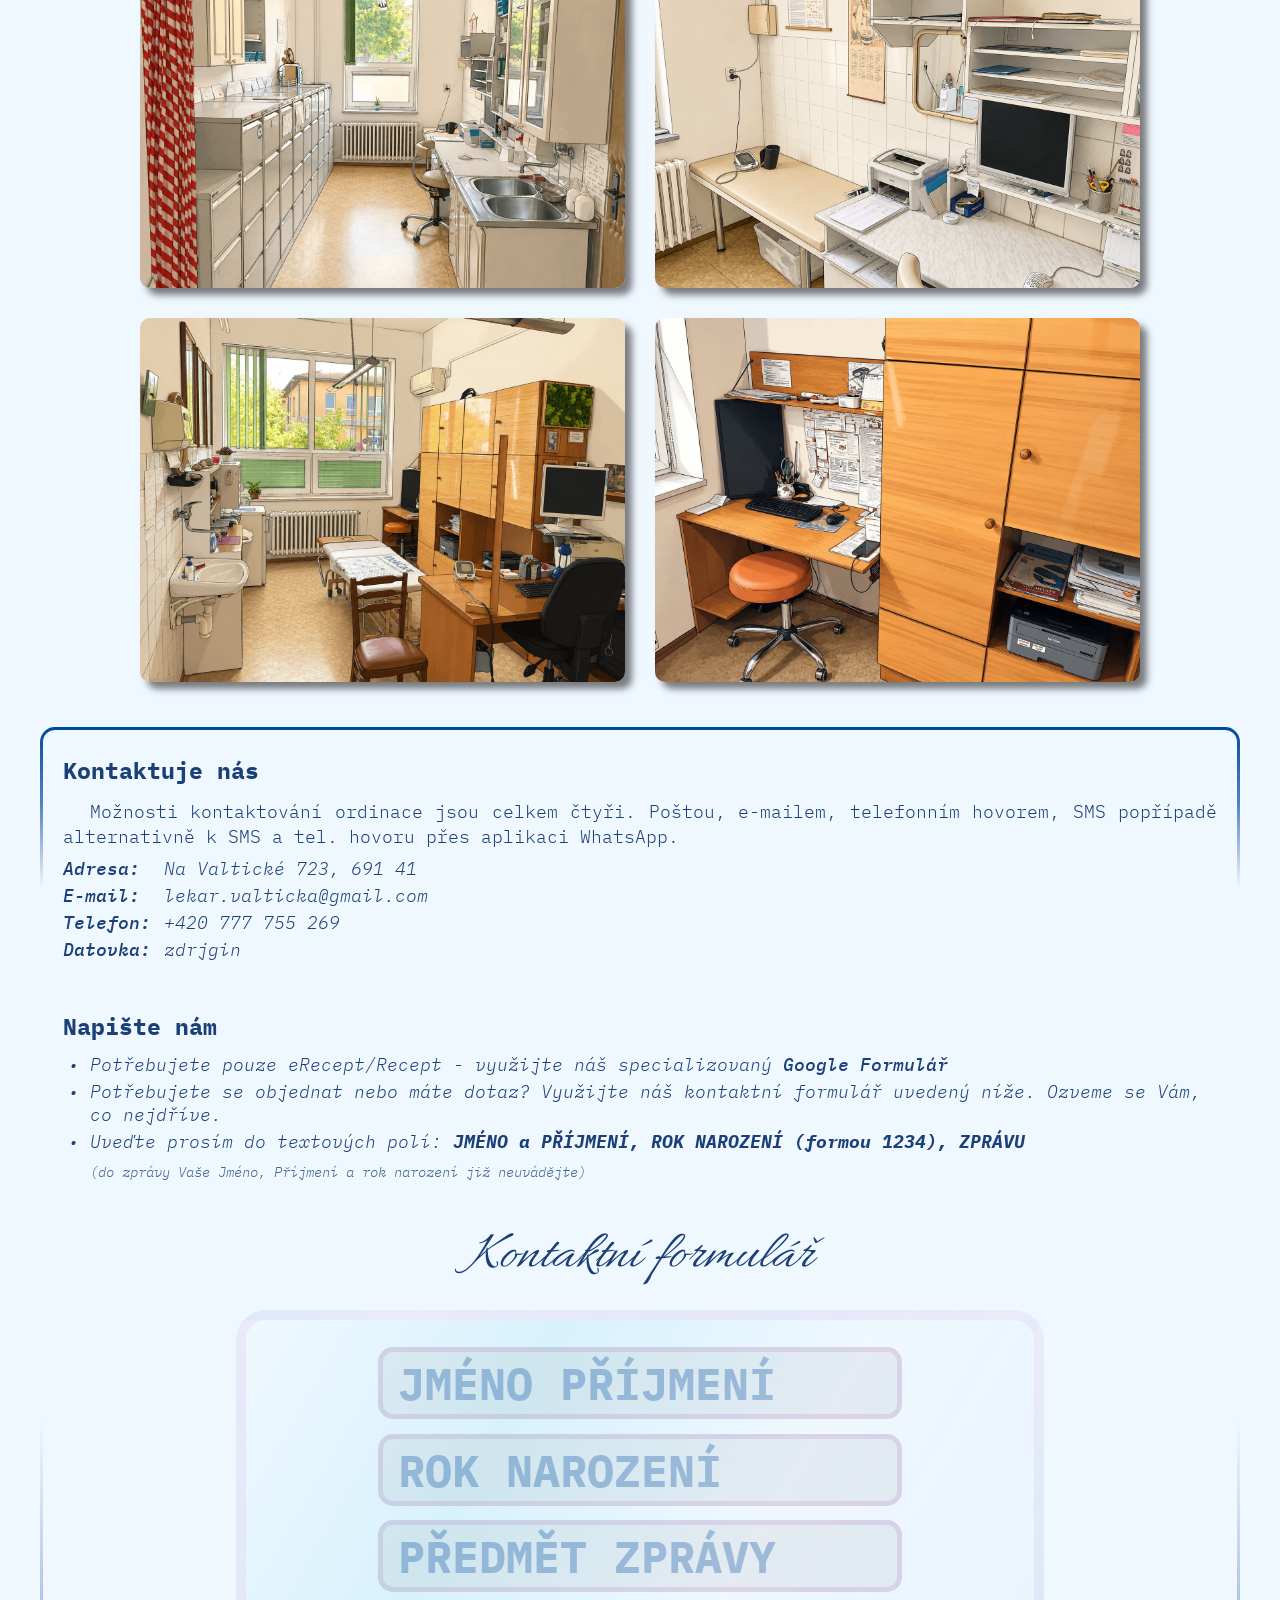
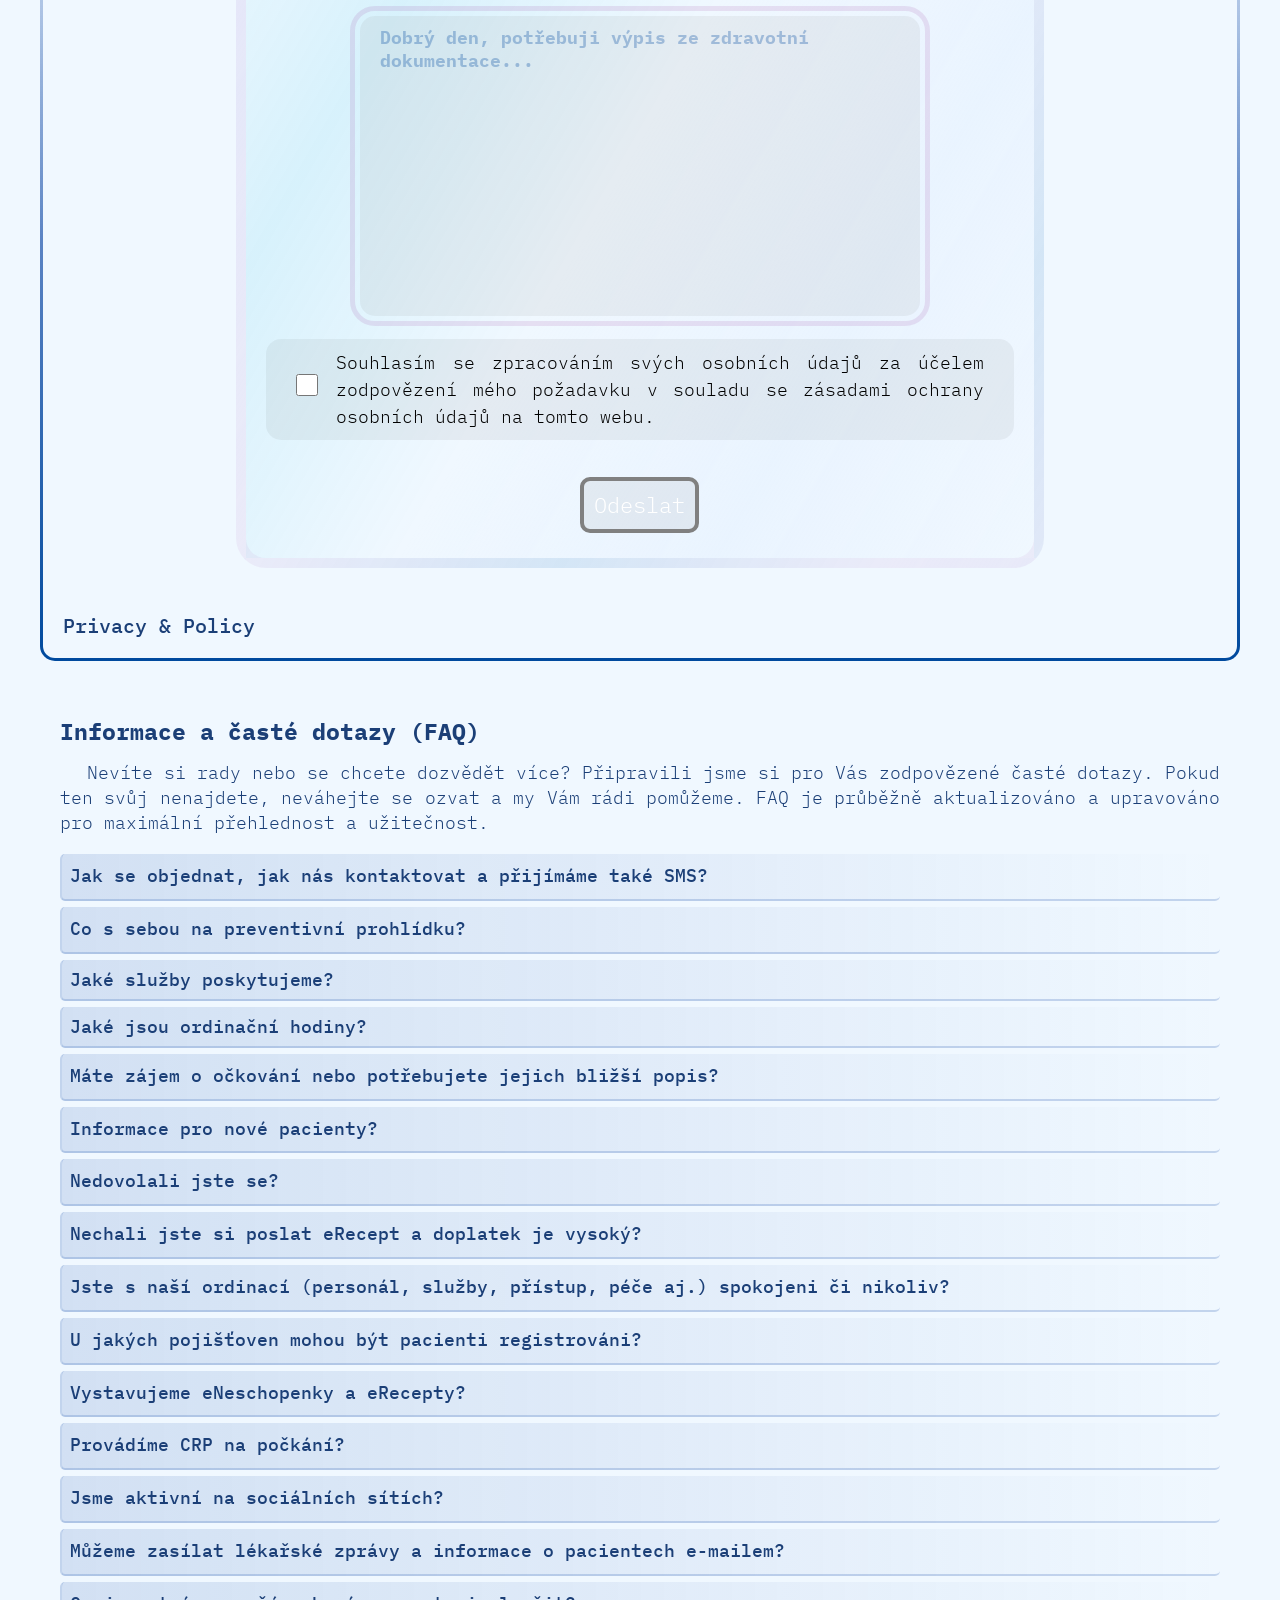
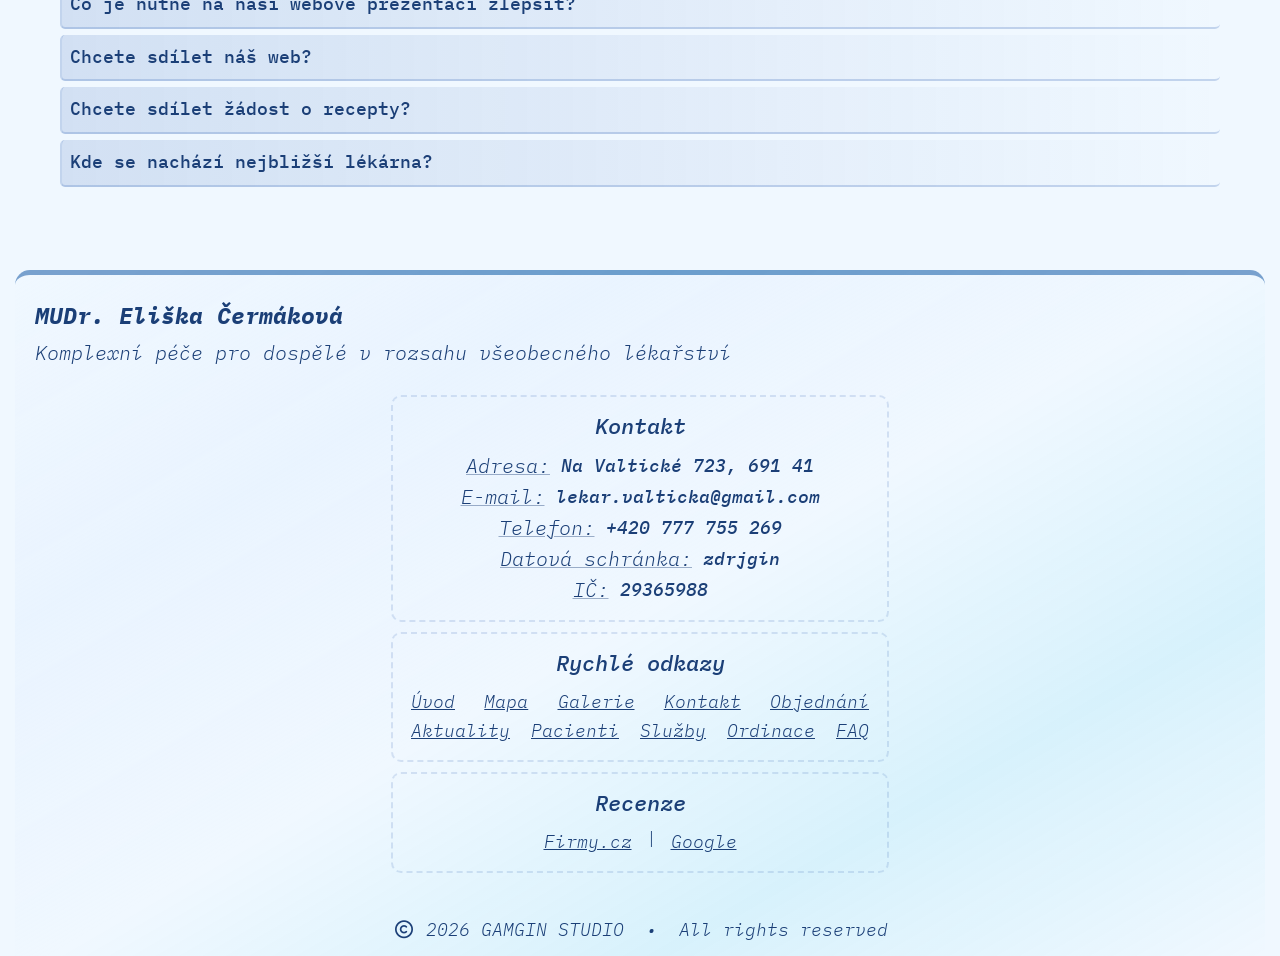
==== commit 410628e8: "number mistake correction" ====
--- a/index.html
+++ b/index.html
@@ -560,7 +560,7 @@
 					Ordinace je&nbsp;součástí soukromého zdravotního střediska, které&nbsp;sdílíme také s&nbsp;ordinací dětských lékařů (Medijana).
 				</p>
 				<p>
-					V okolí je několik autobusovvých zastávek. Nejbližší zastávka je&nbsp;cca&nbsp;300 metrů od&nbsp;ordinace.
+					V okolí je několik autobusovvých zastávek. Nejbližší zastávka je&nbsp;cca&nbsp;200 metrů od&nbsp;ordinace.
 					Umístění je výhodné i&nbsp;s&nbsp;ohledem na&nbsp;lékárenskou dostupnost.
 					Téměř "za&nbsp;rohem", u&nbsp;nákupního střediska, na&nbsp;adrese
 					<a href="https://maps.app.goo.gl/QaPFkgufLykrKHkv7" target="_blank" rel="noreferrer noopener">Na&nbsp;Valtické&nbsp;894</a>
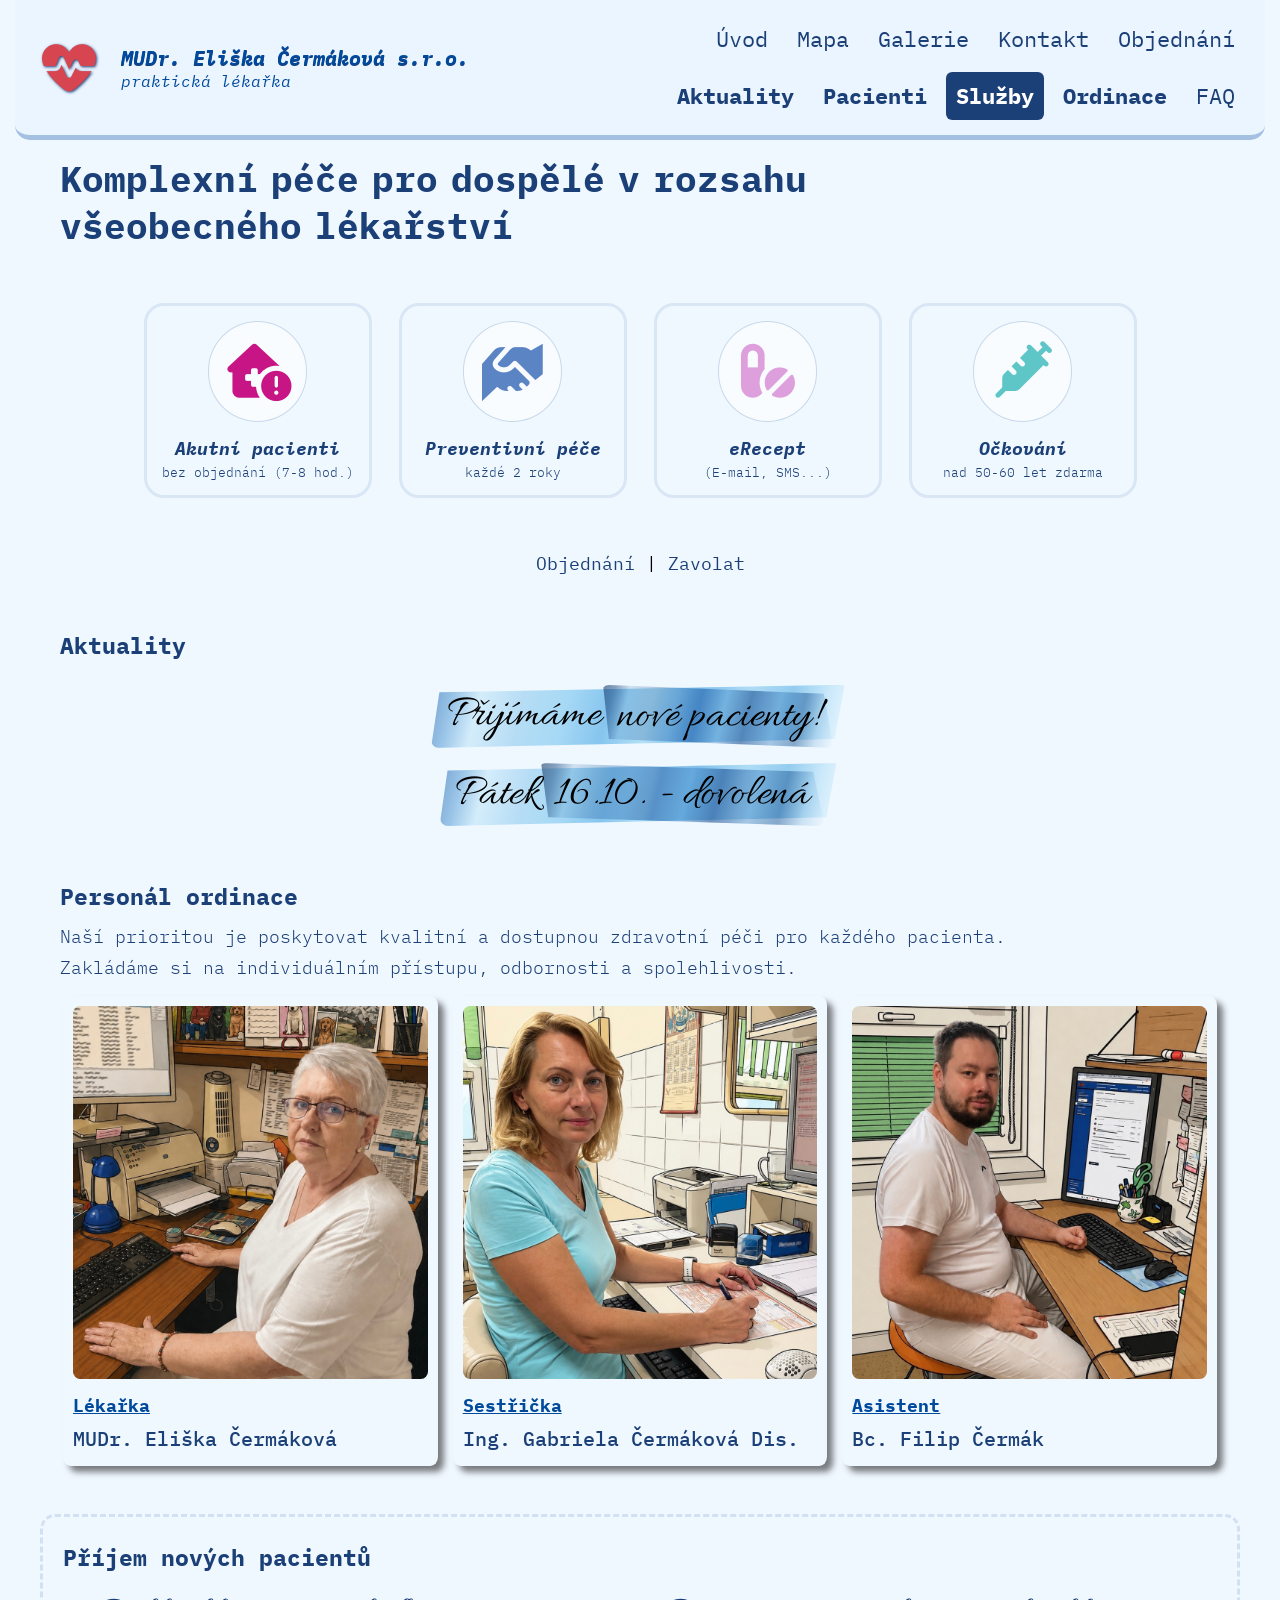
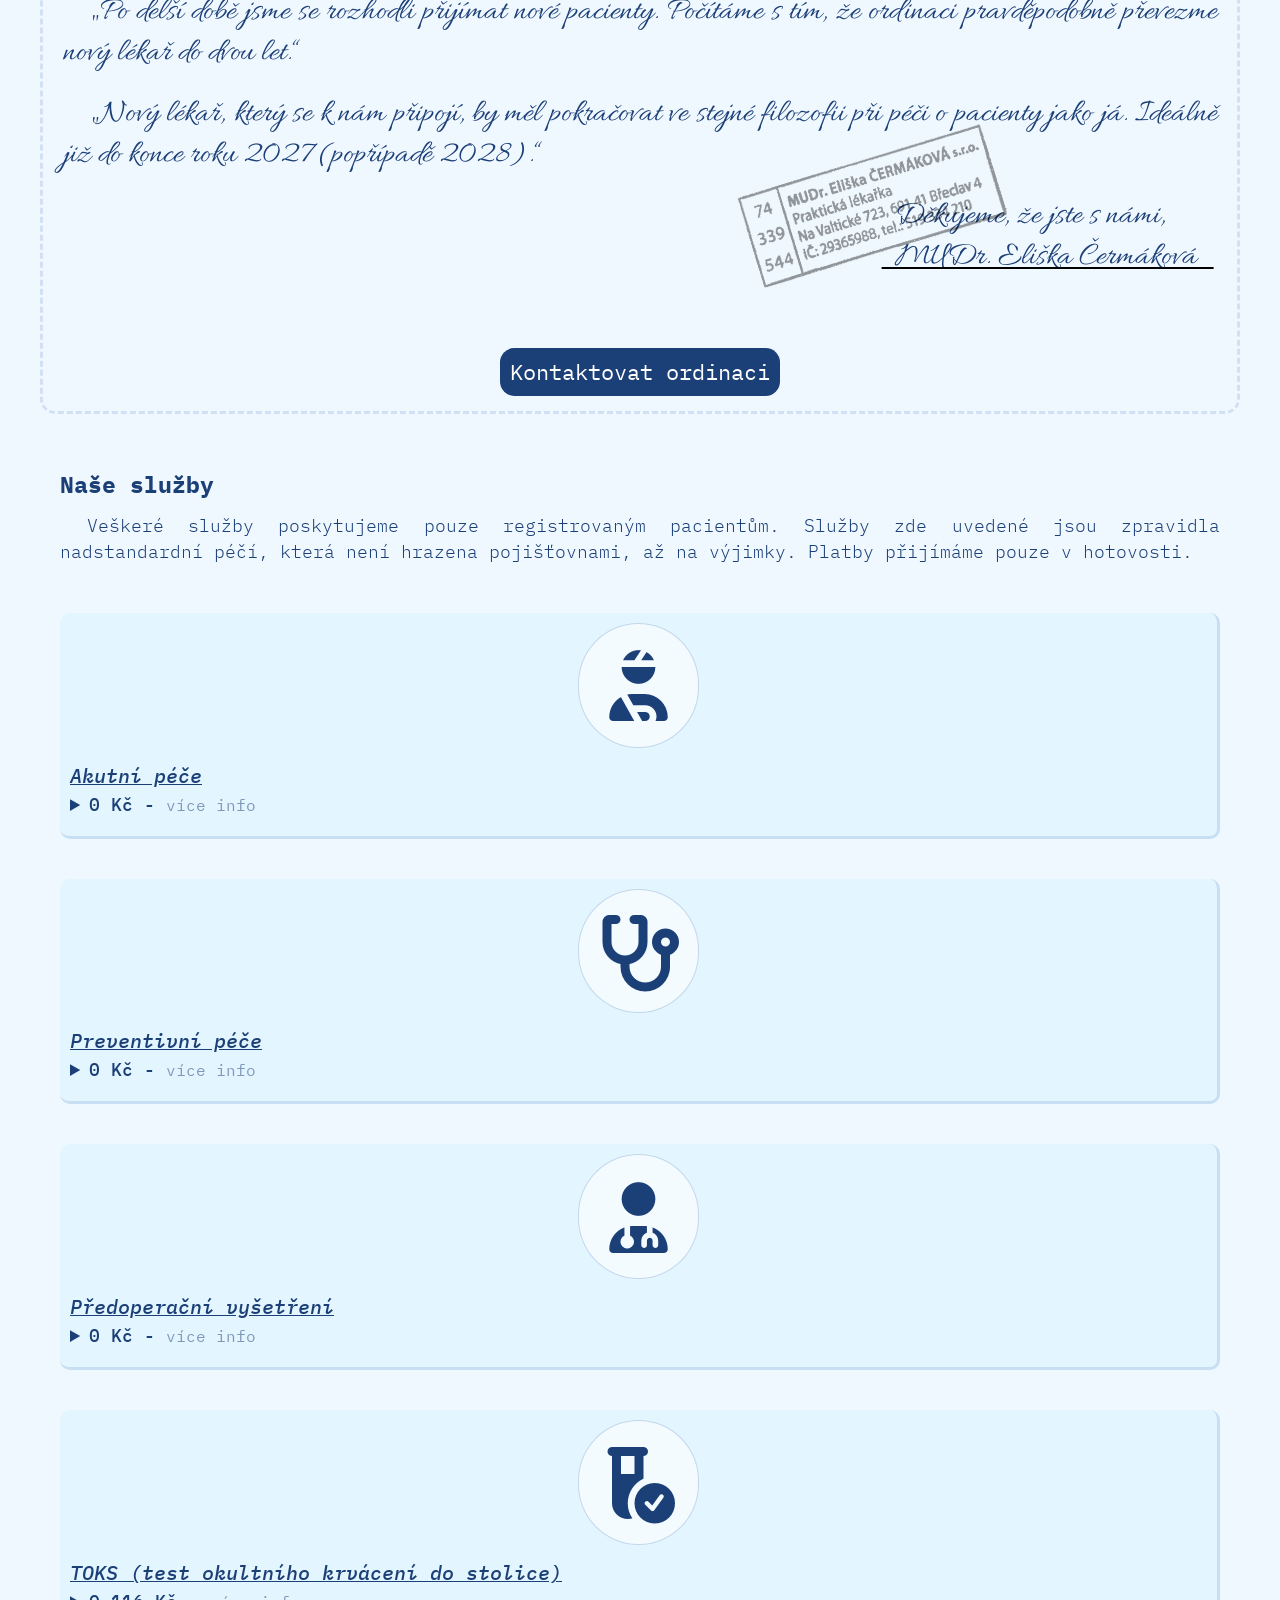
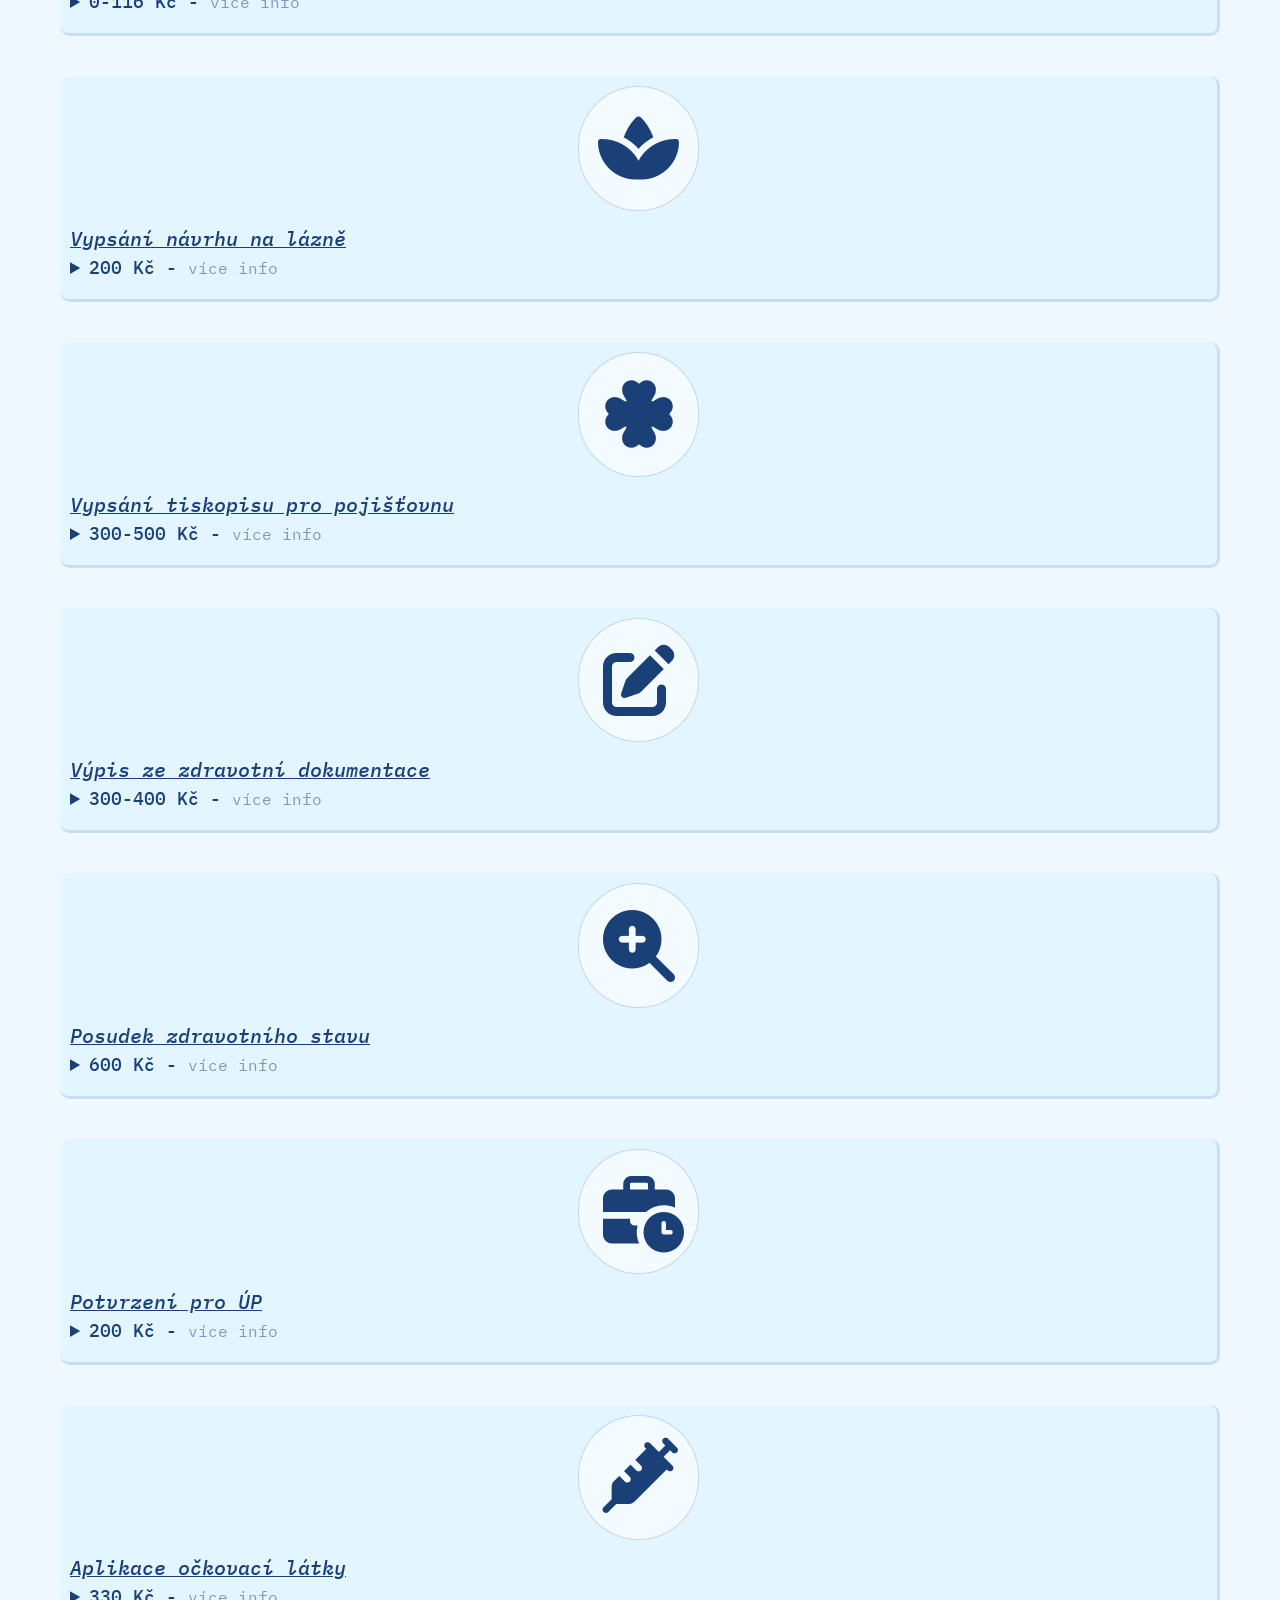
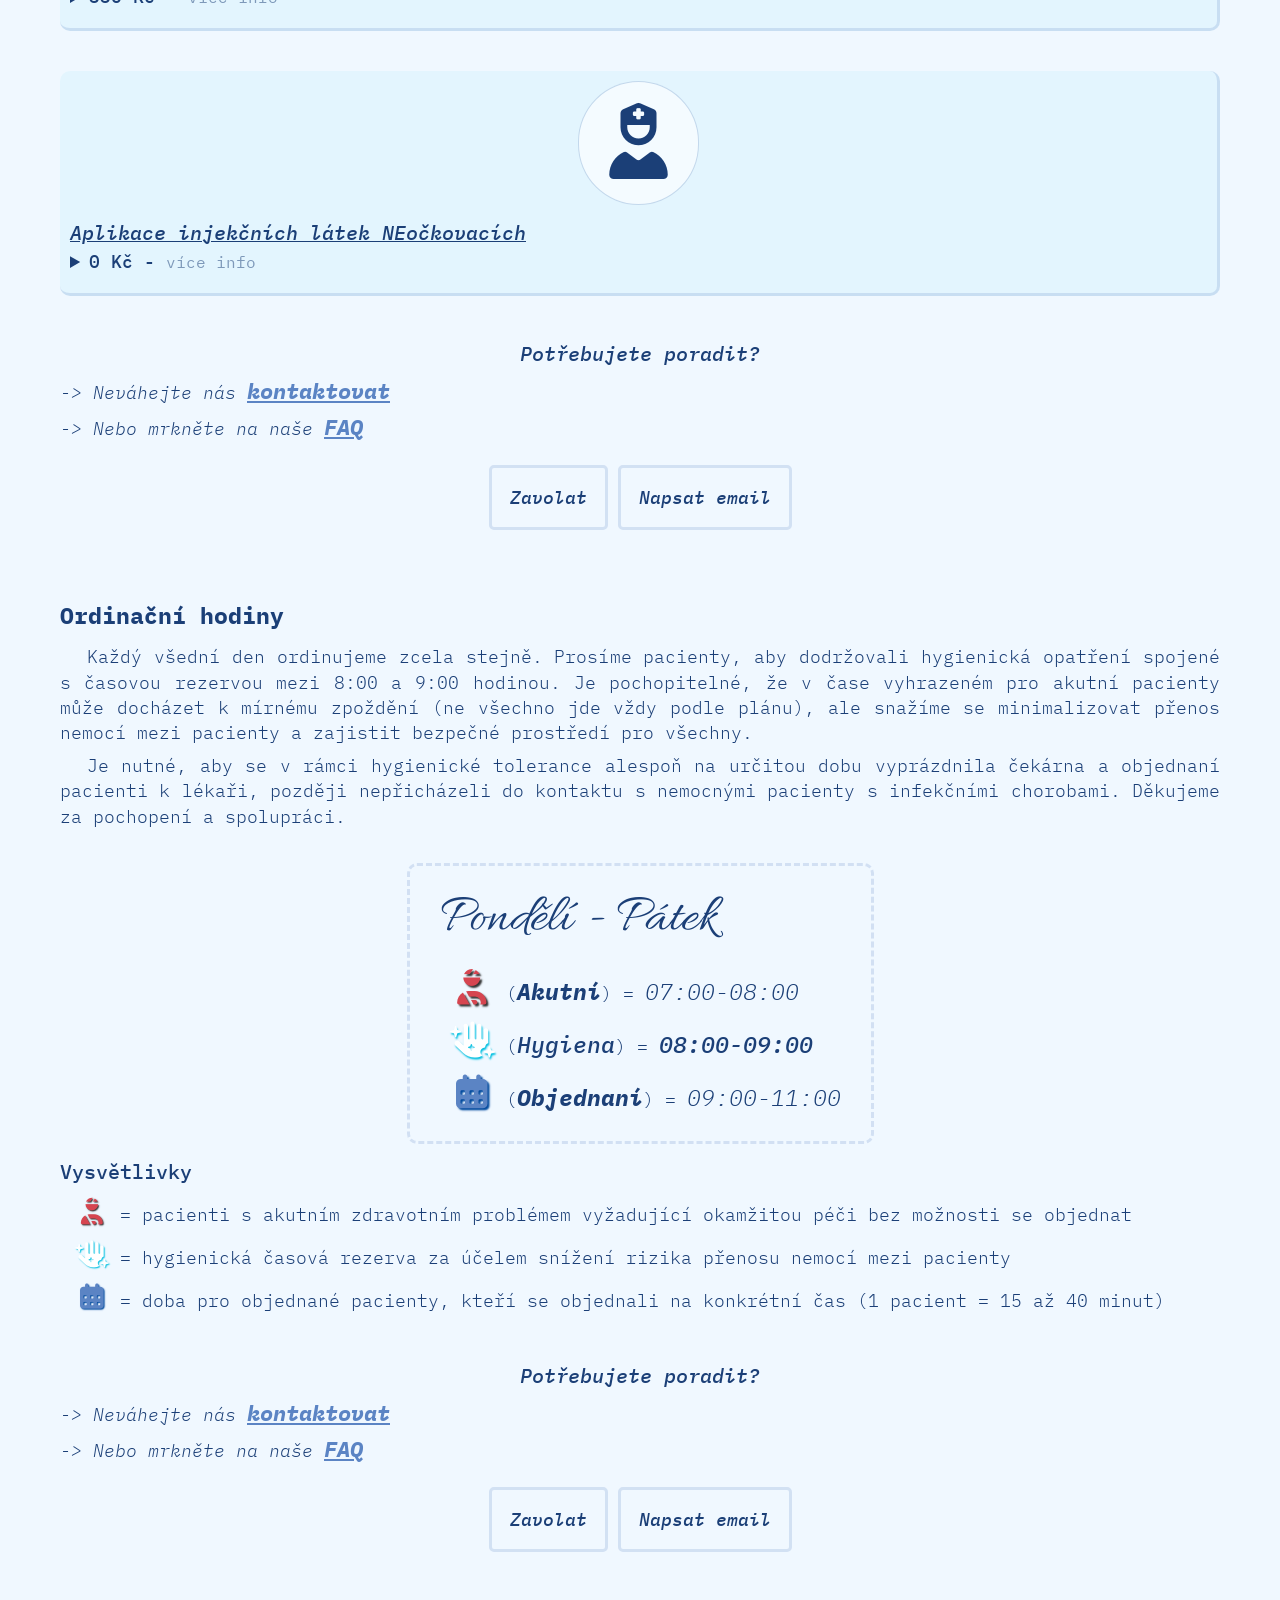
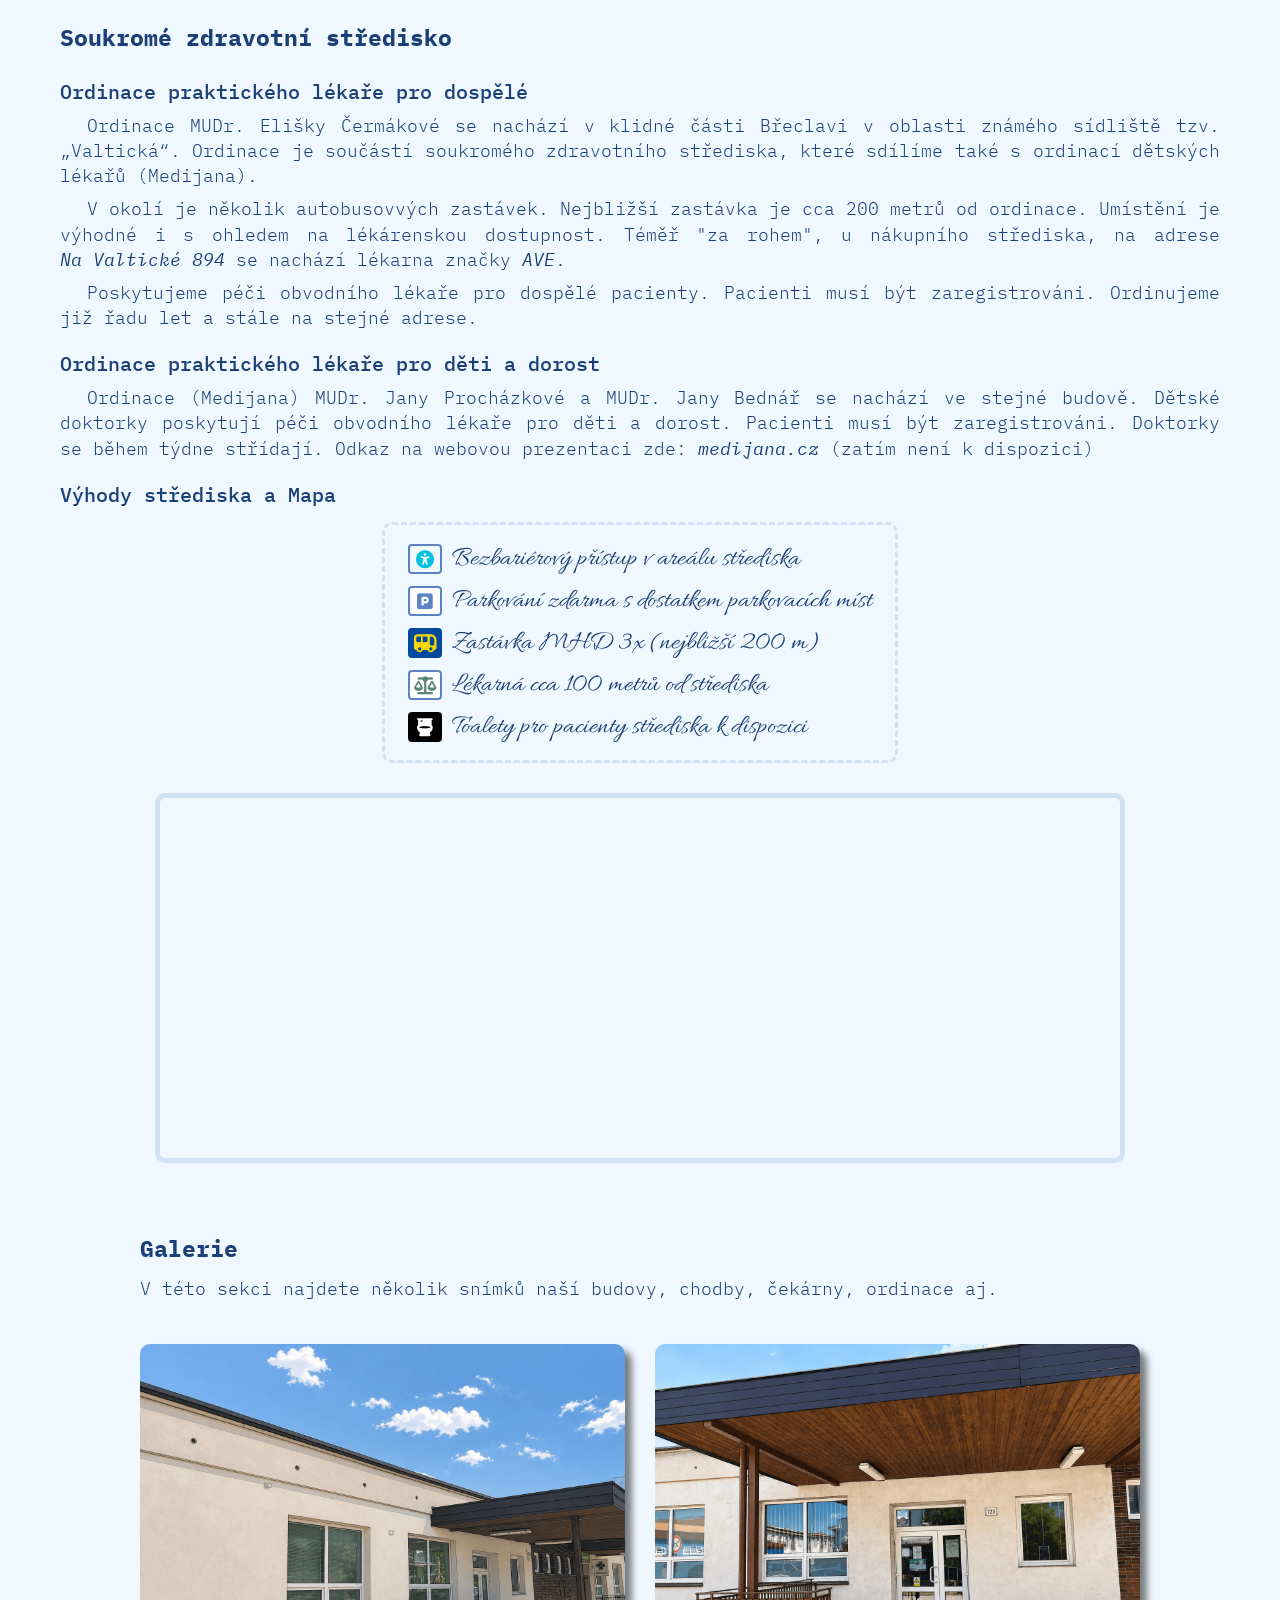
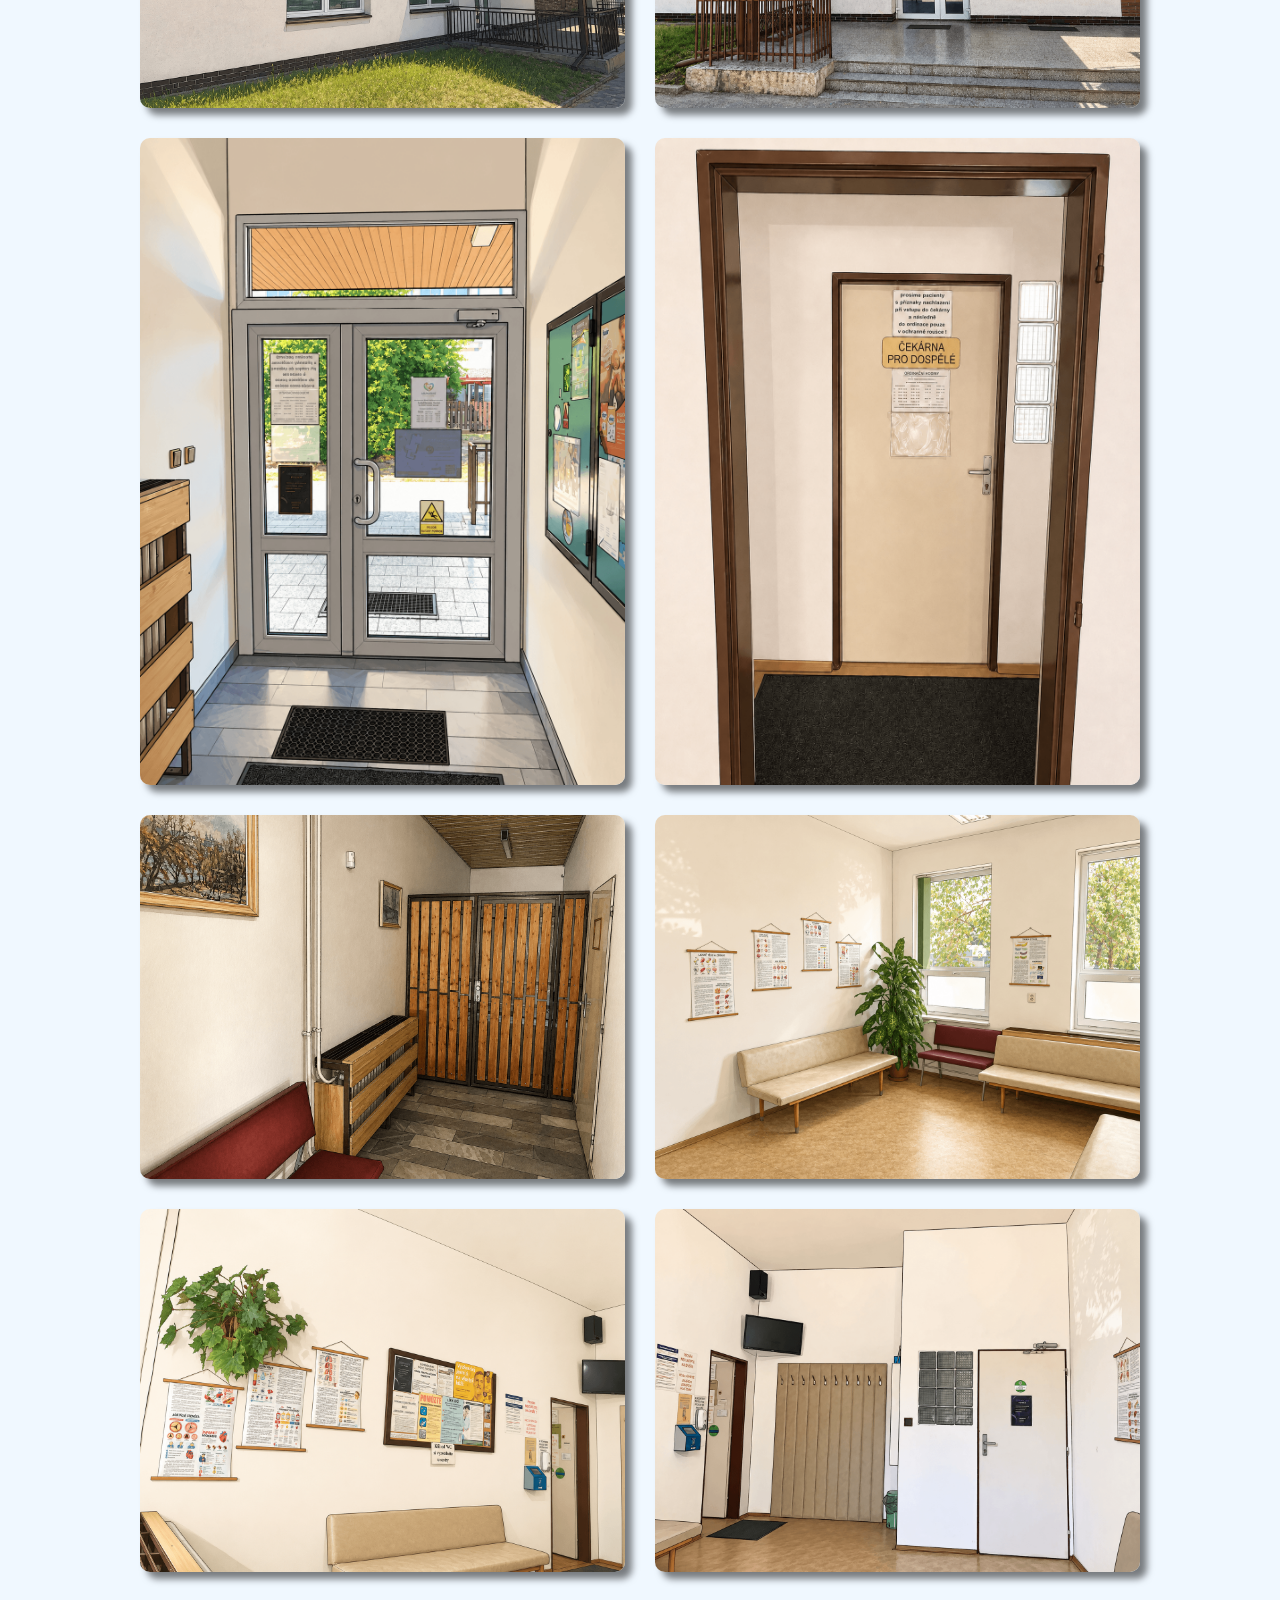
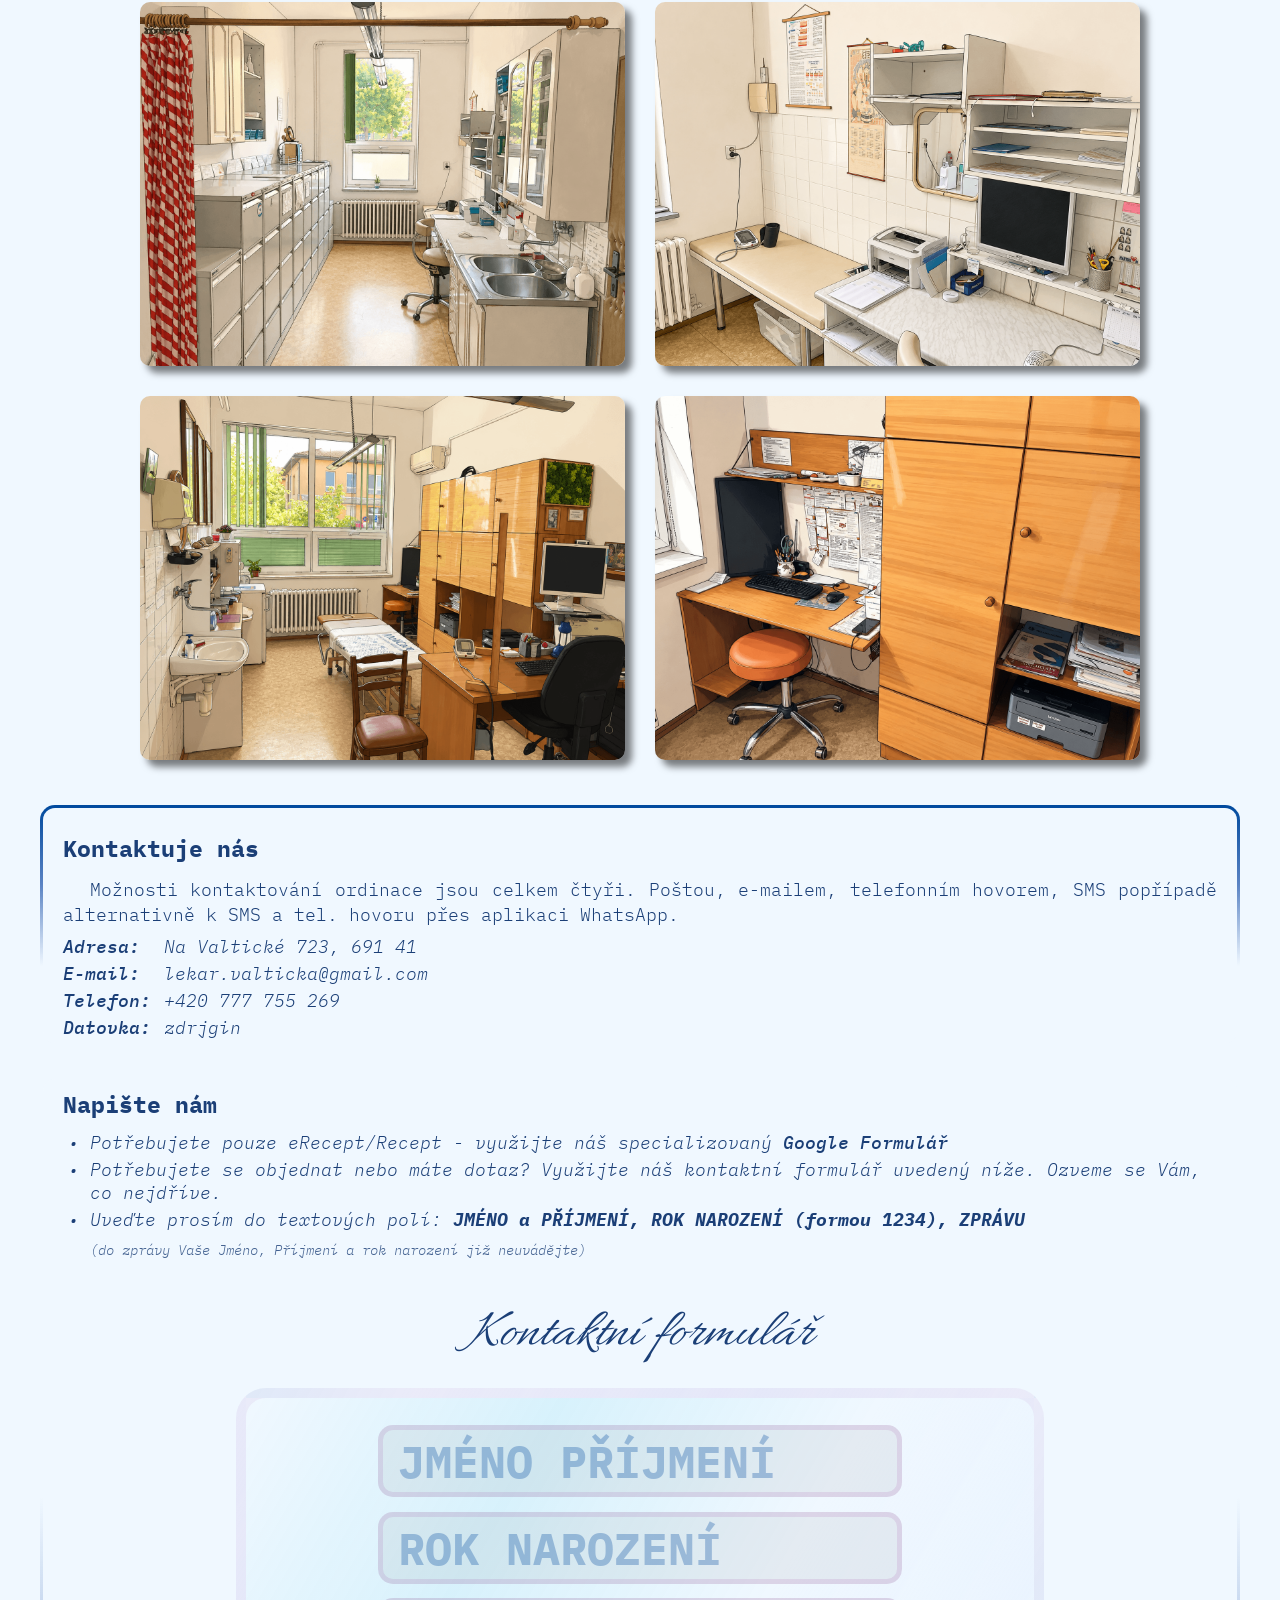
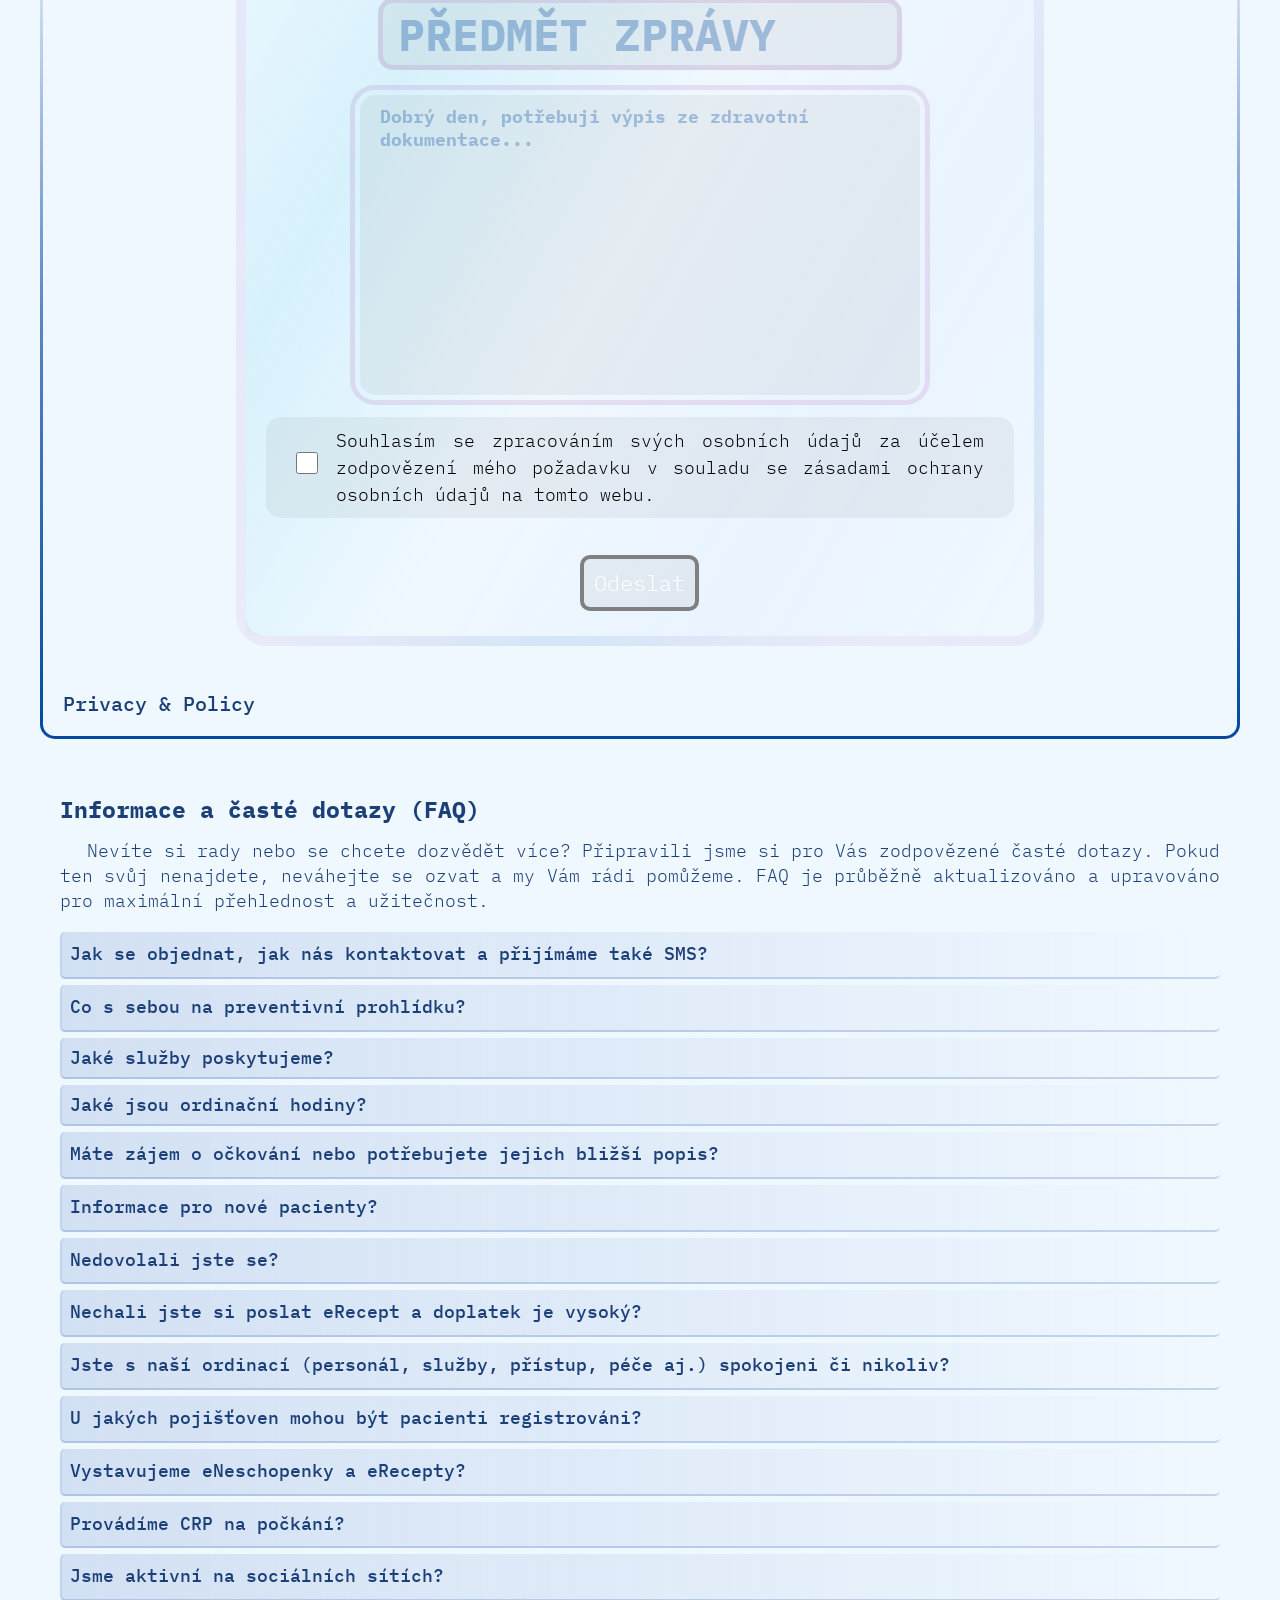
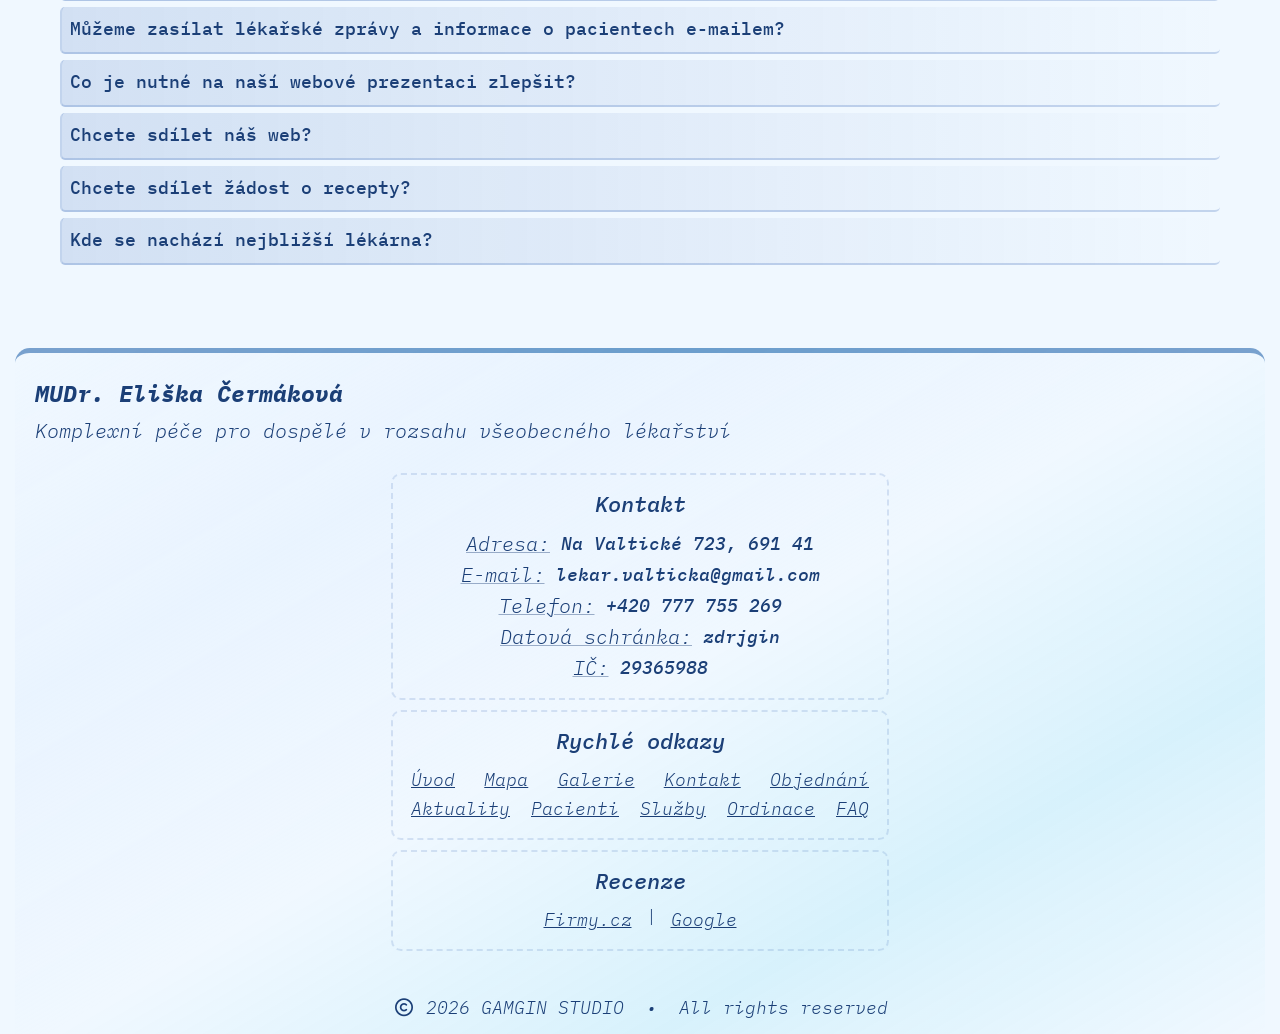
==== commit 61d31e86: "holiday statement" ====
--- a/index.html
+++ b/index.html
@@ -76,9 +76,9 @@
 				<article>
 					<mark class="I">Přijímáme<mark class="II">nové pacienty!</mark></mark>
 				</article>
-<!-- 				<article>
-					<mark class="I">Pátek<mark class="II">4.9.&nbsp;-&nbsp;dovolená</mark></mark>
-				</article> -->
+				<article>
+					<mark class="I">Pátek<mark class="II">16.10.&nbsp;-&nbsp;dovolená</mark></mark>
+				</article>
 			</div>
 			<div class="introII">
 				<h2>Personál ordinace</h2>
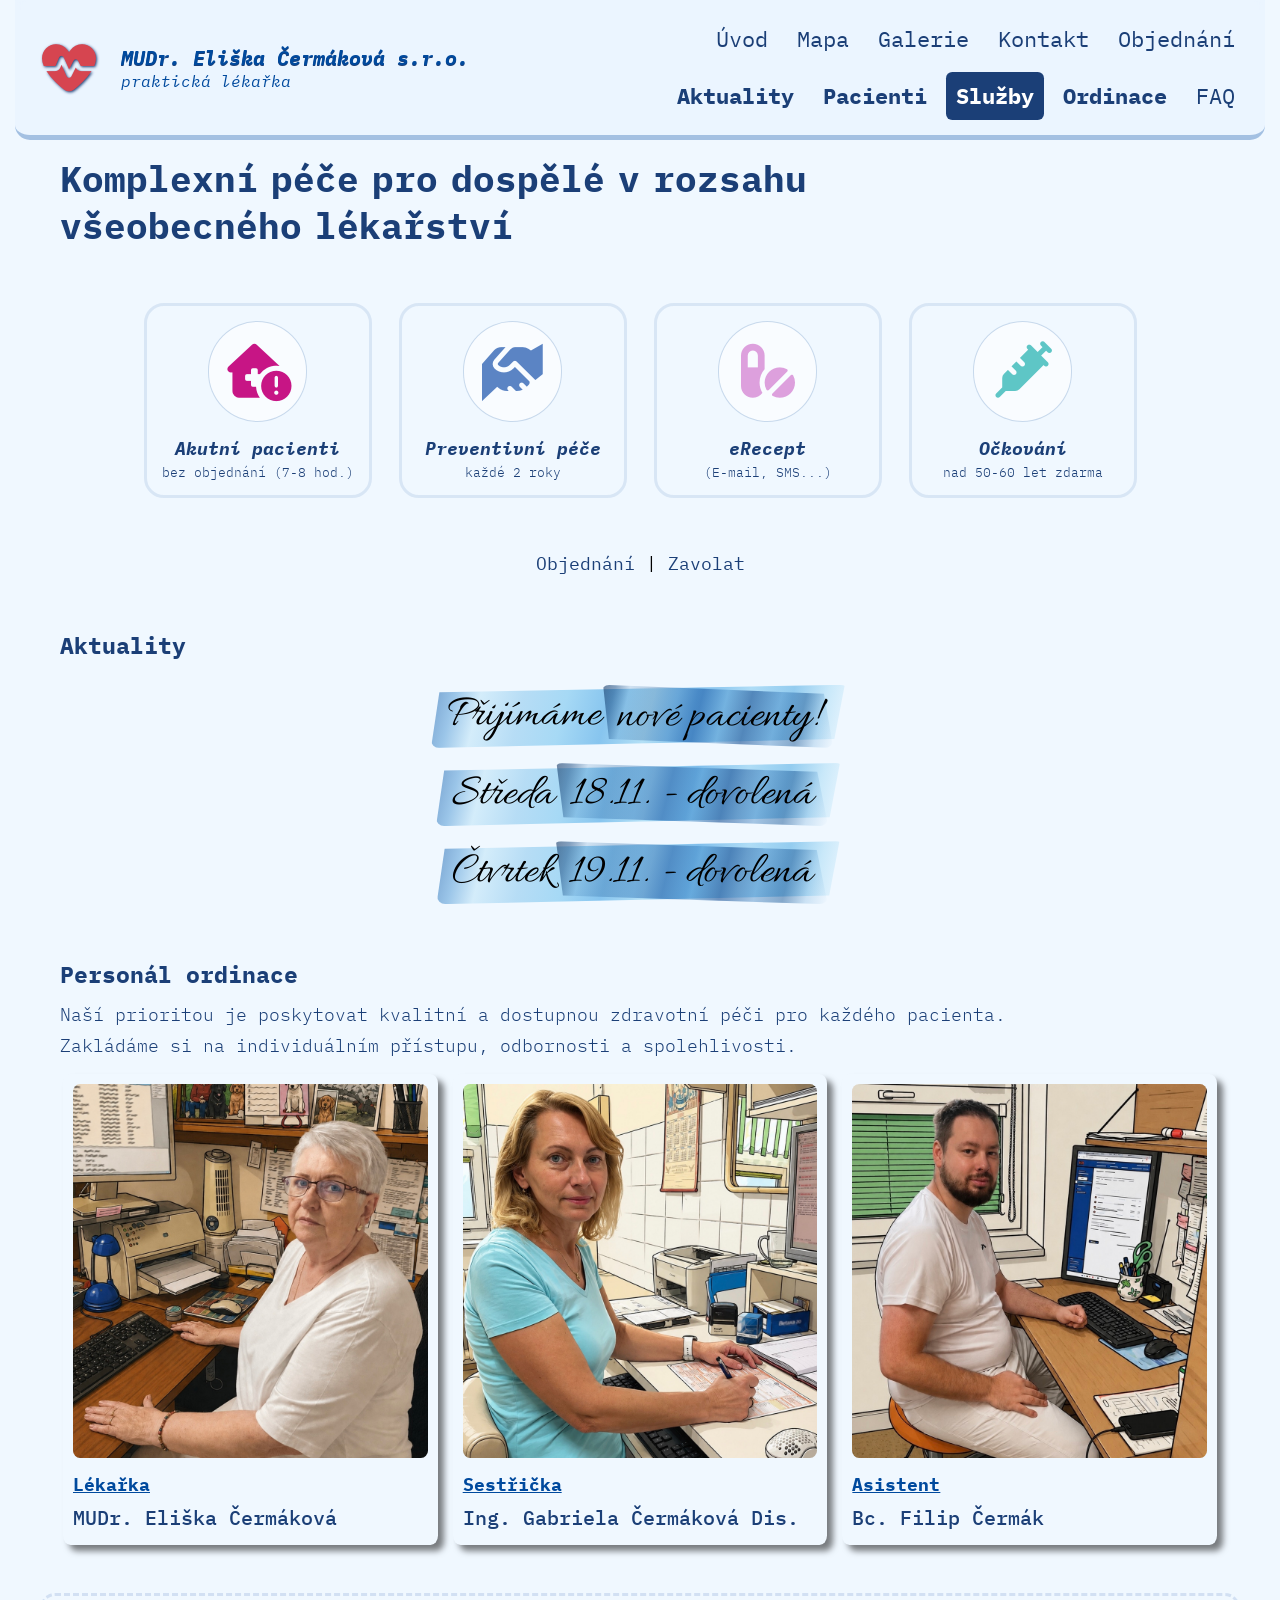
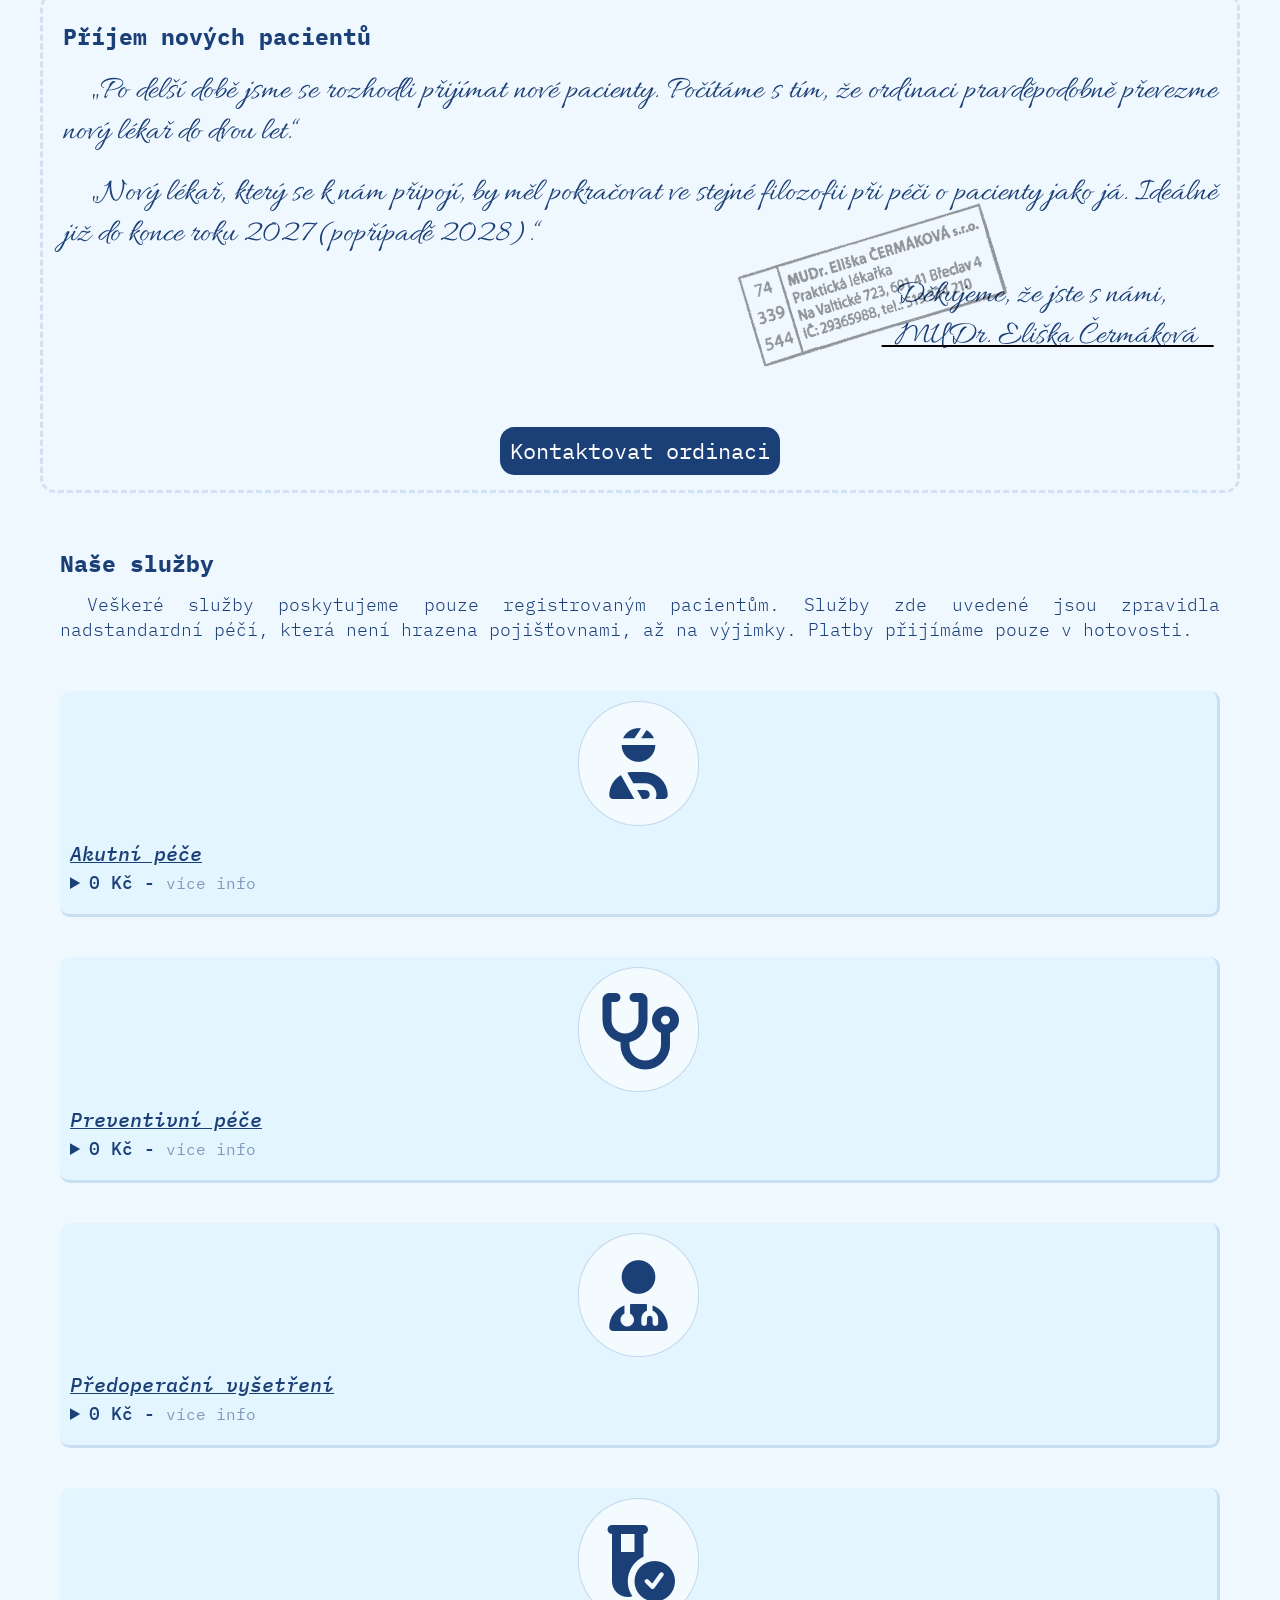
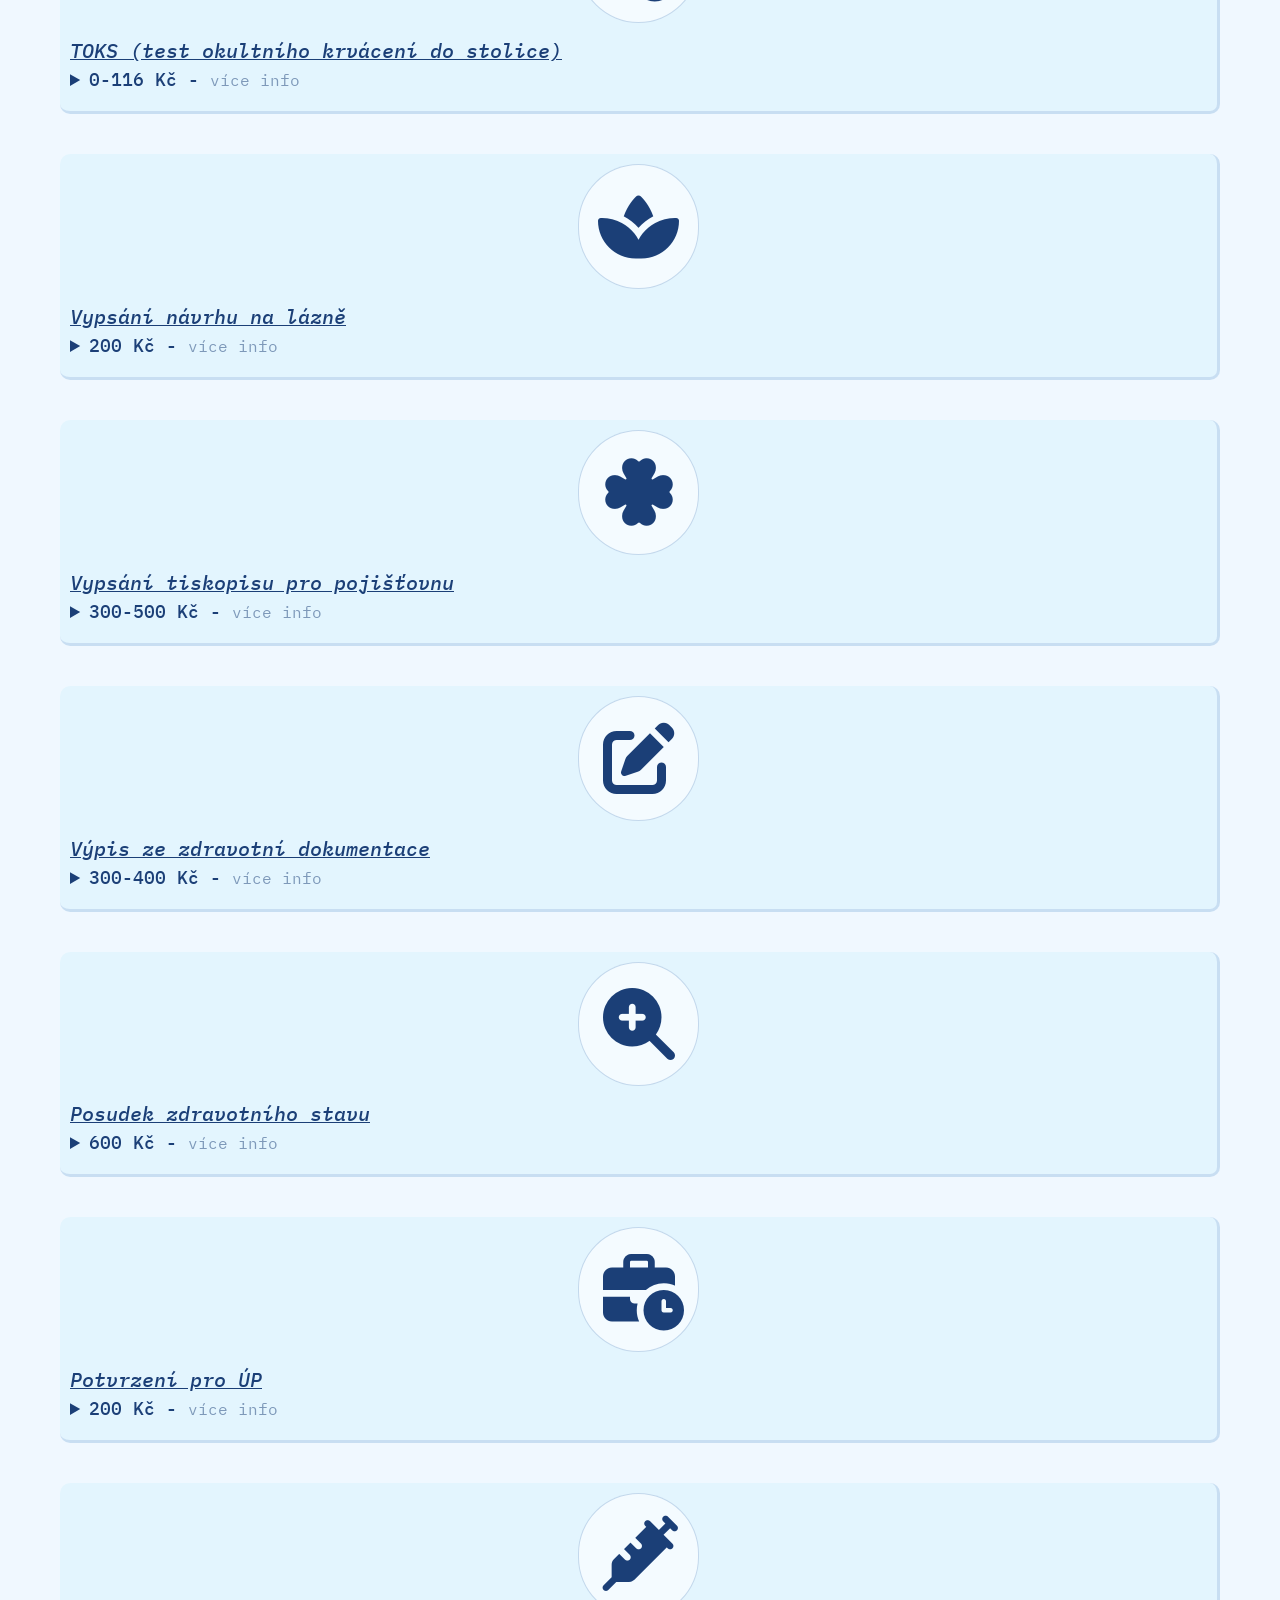
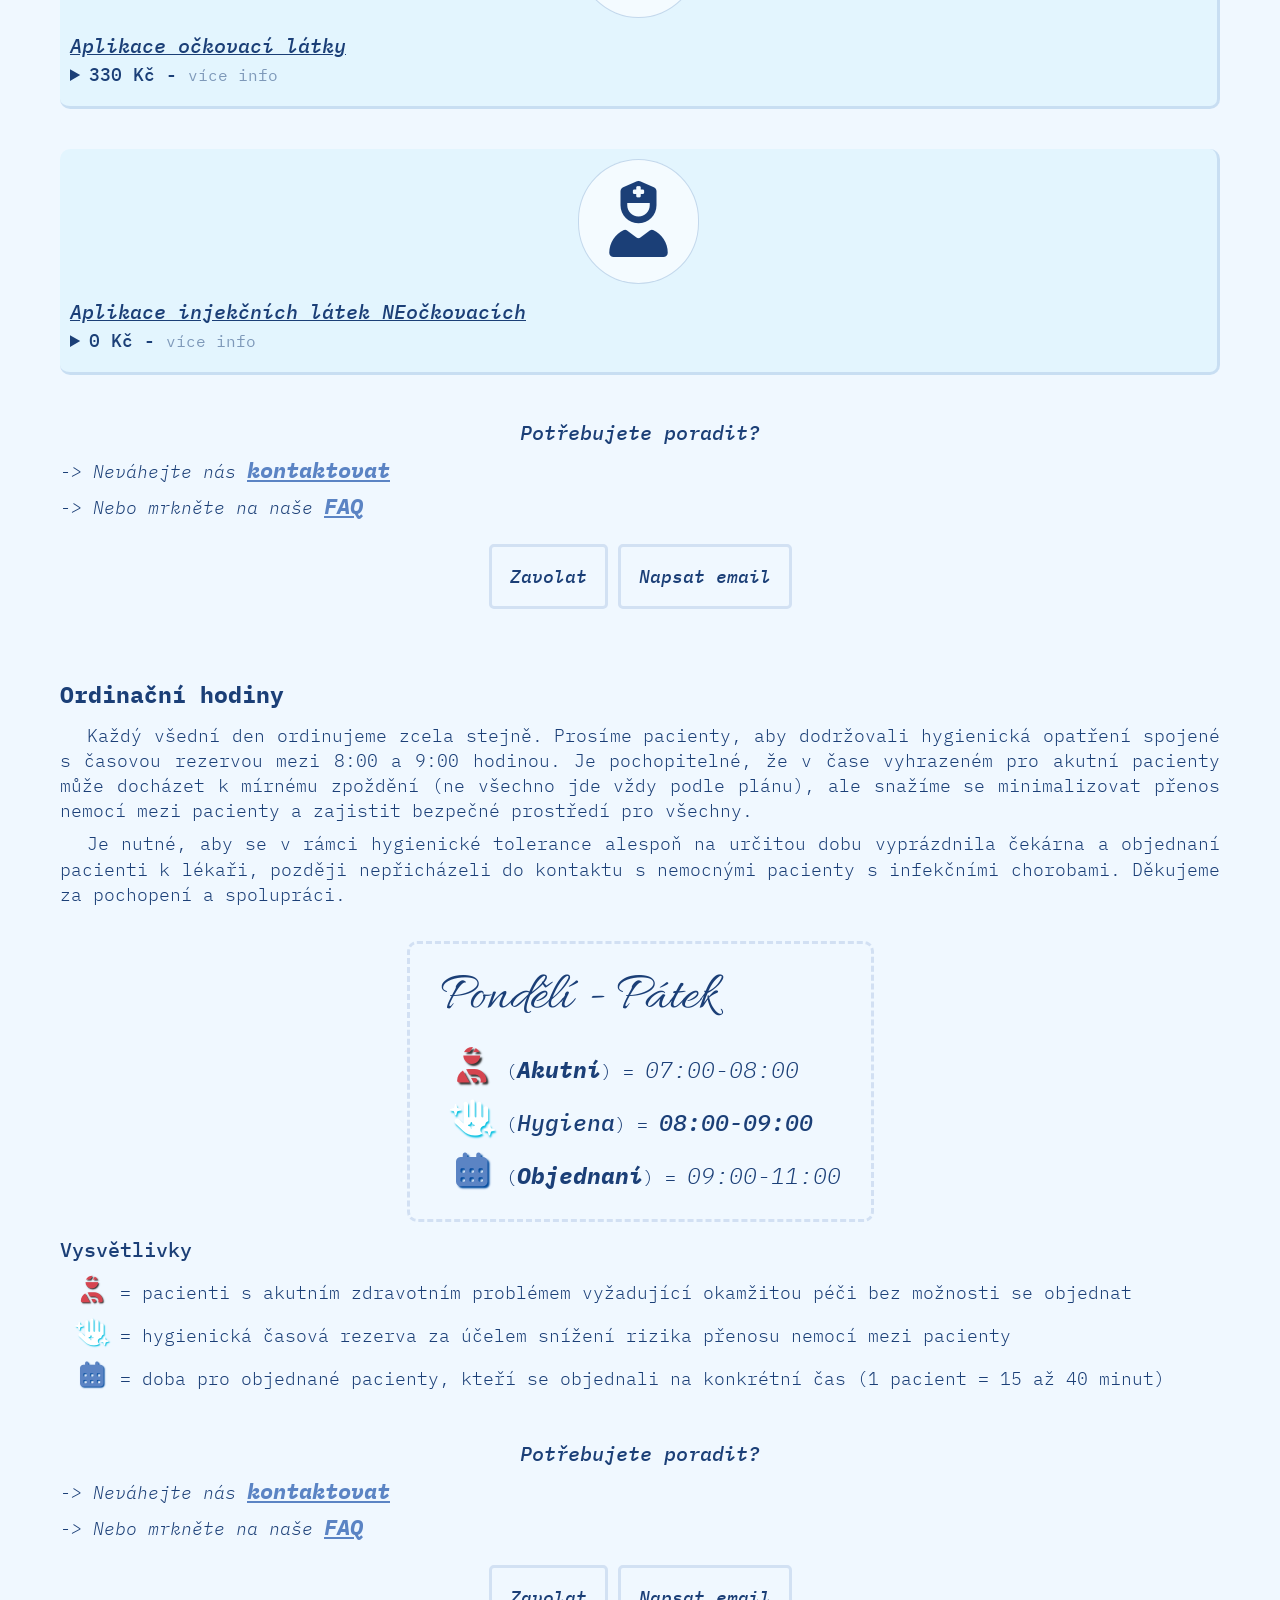
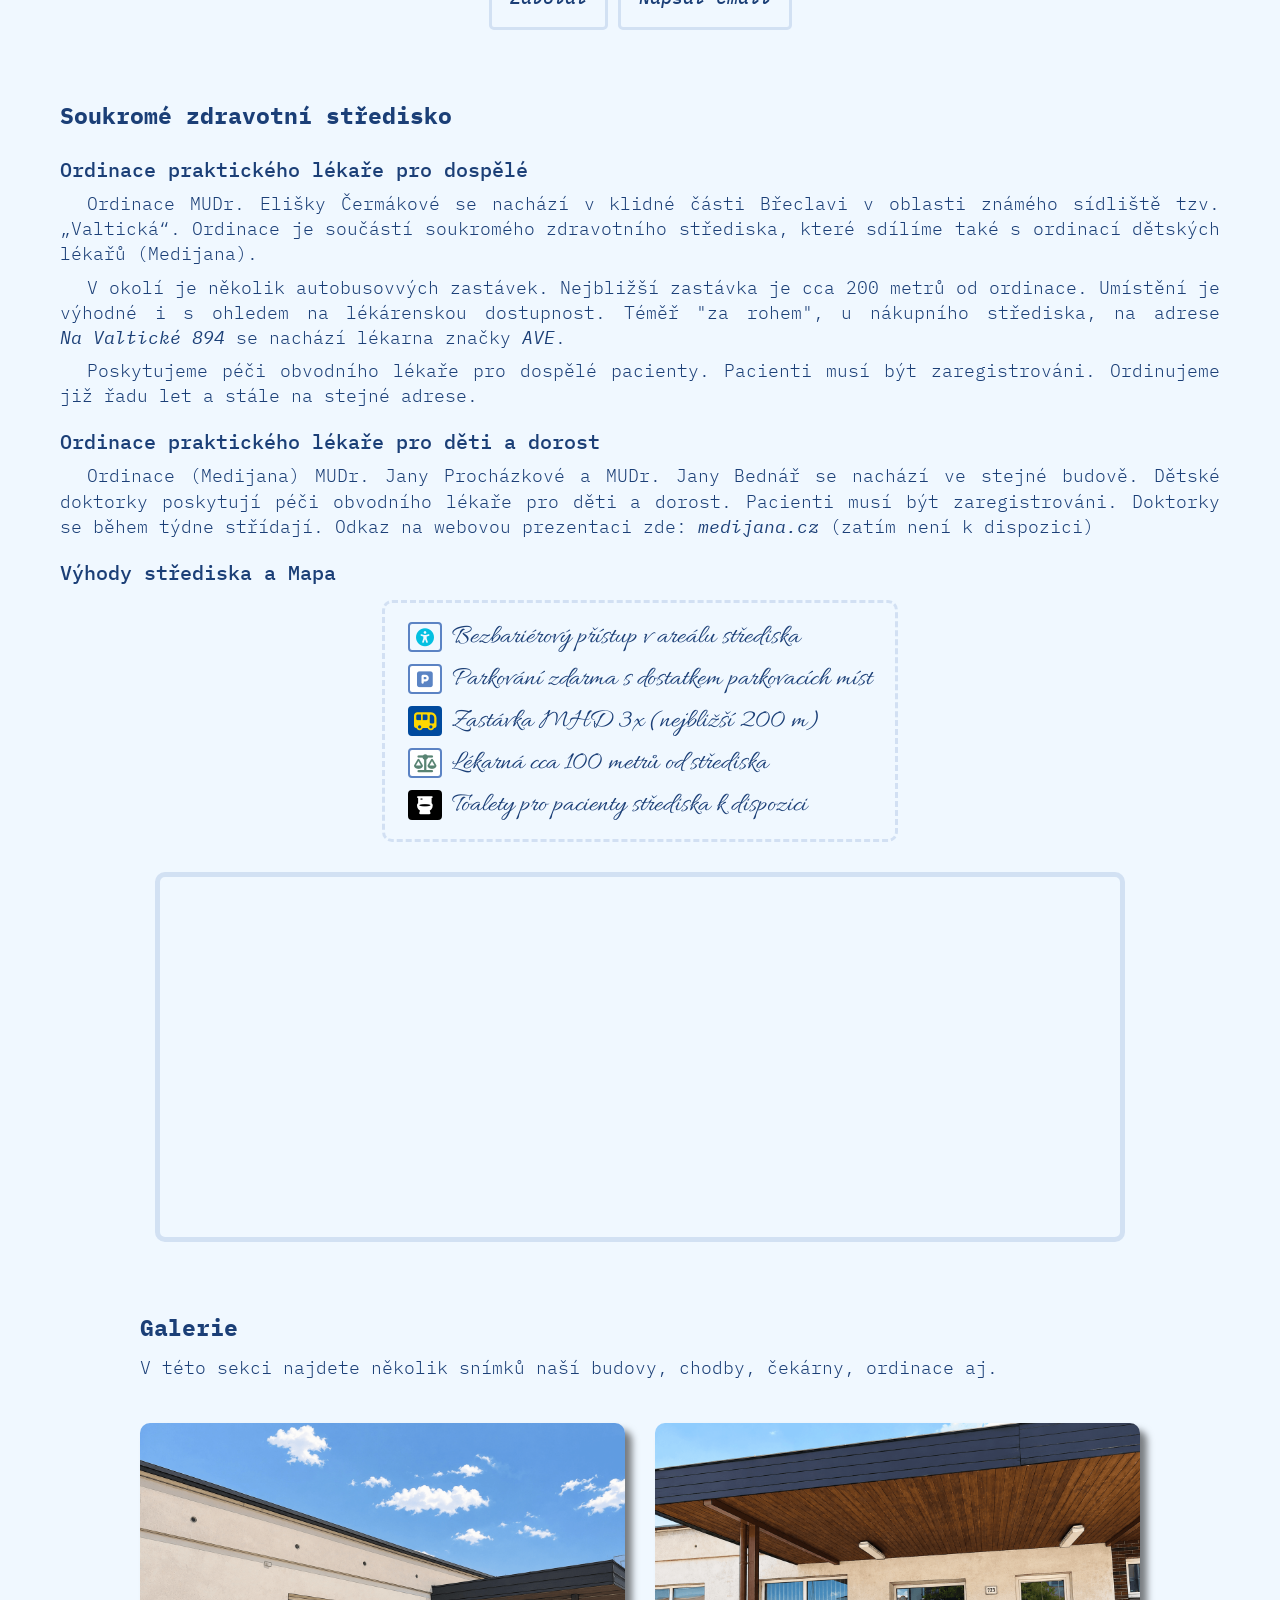
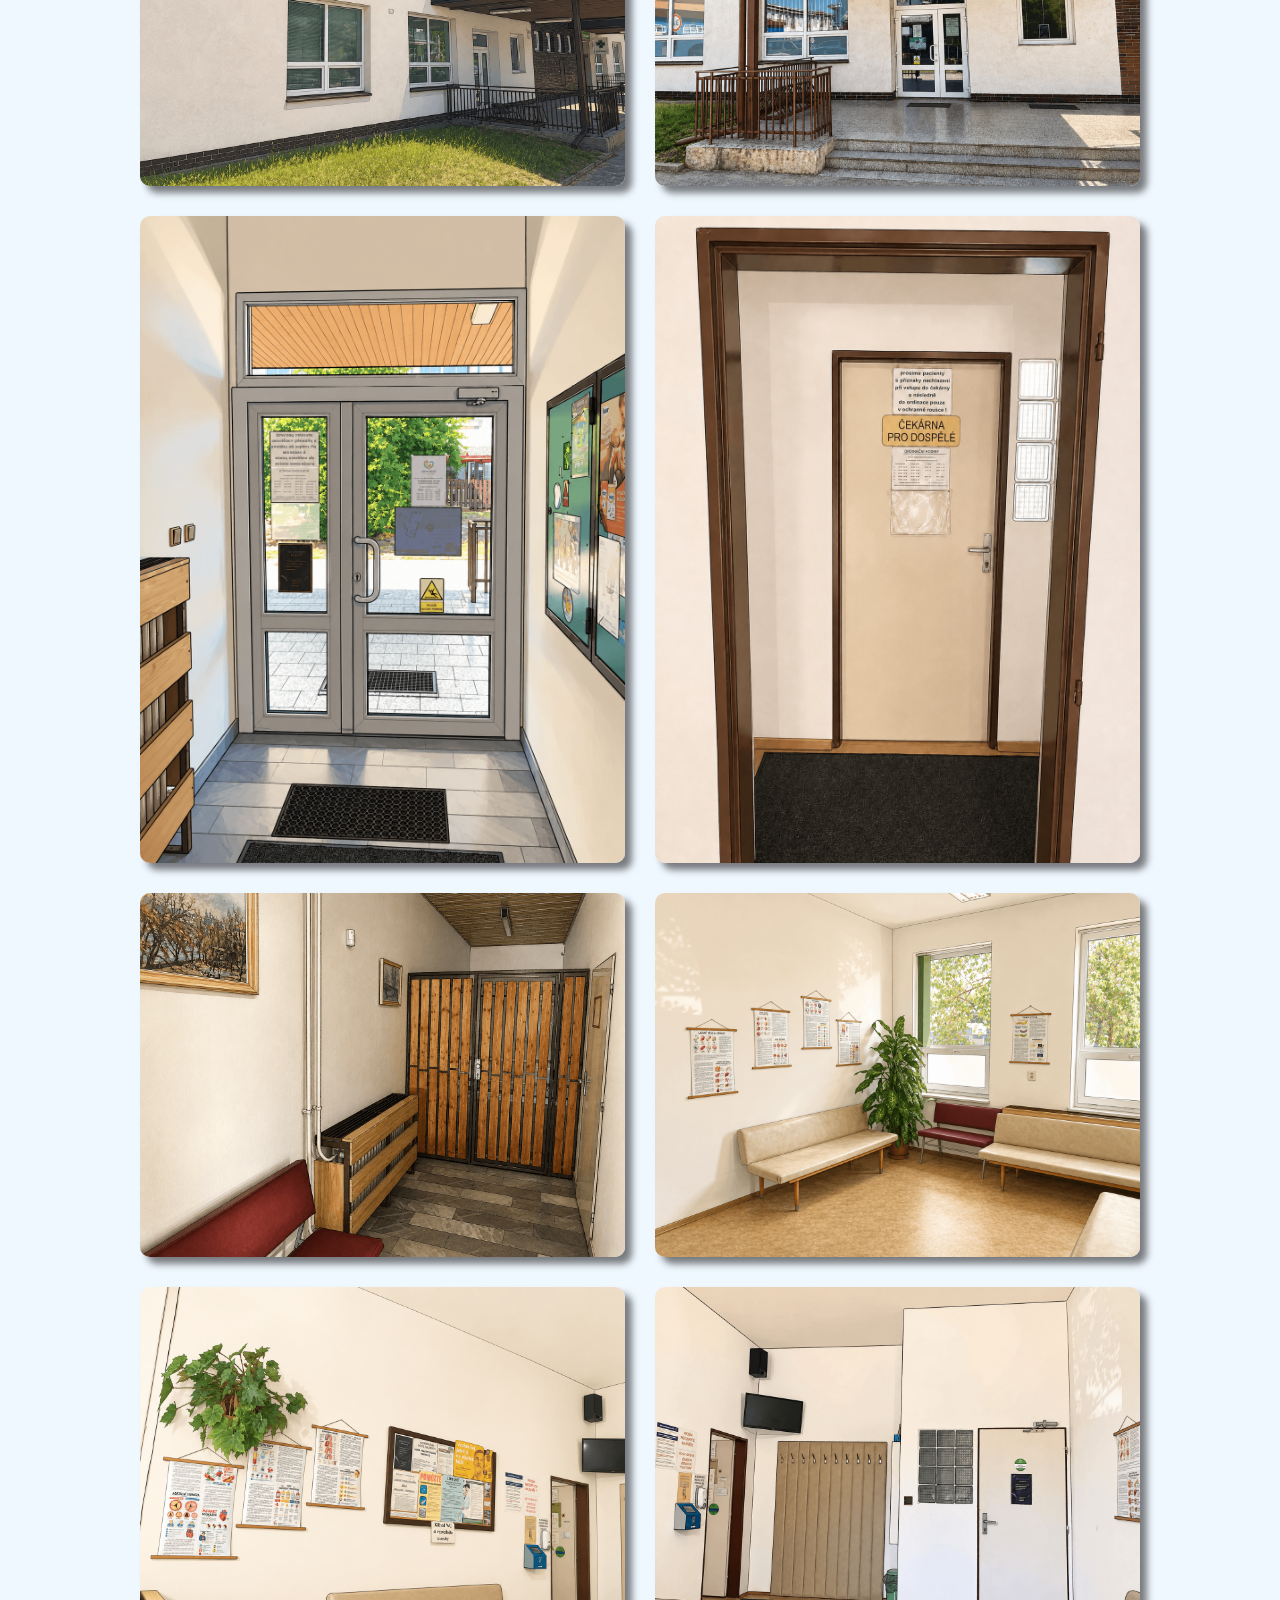
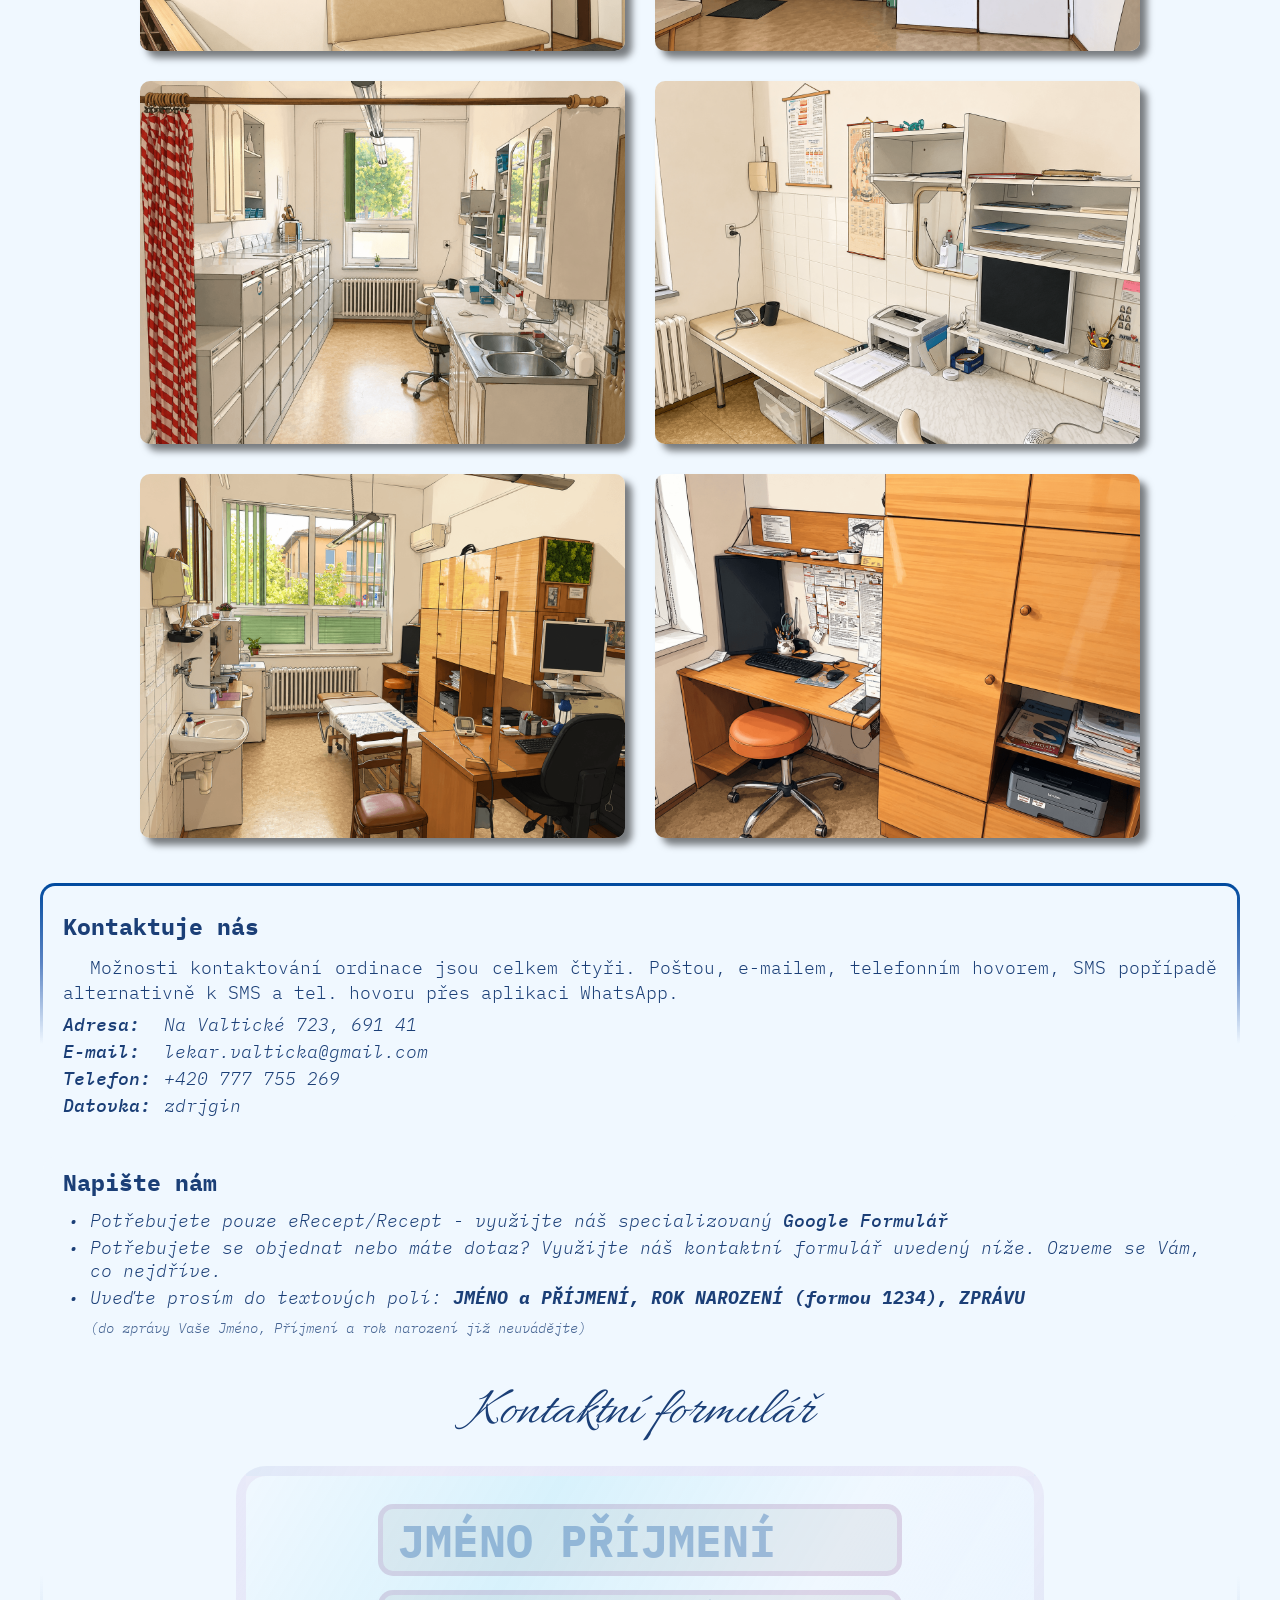
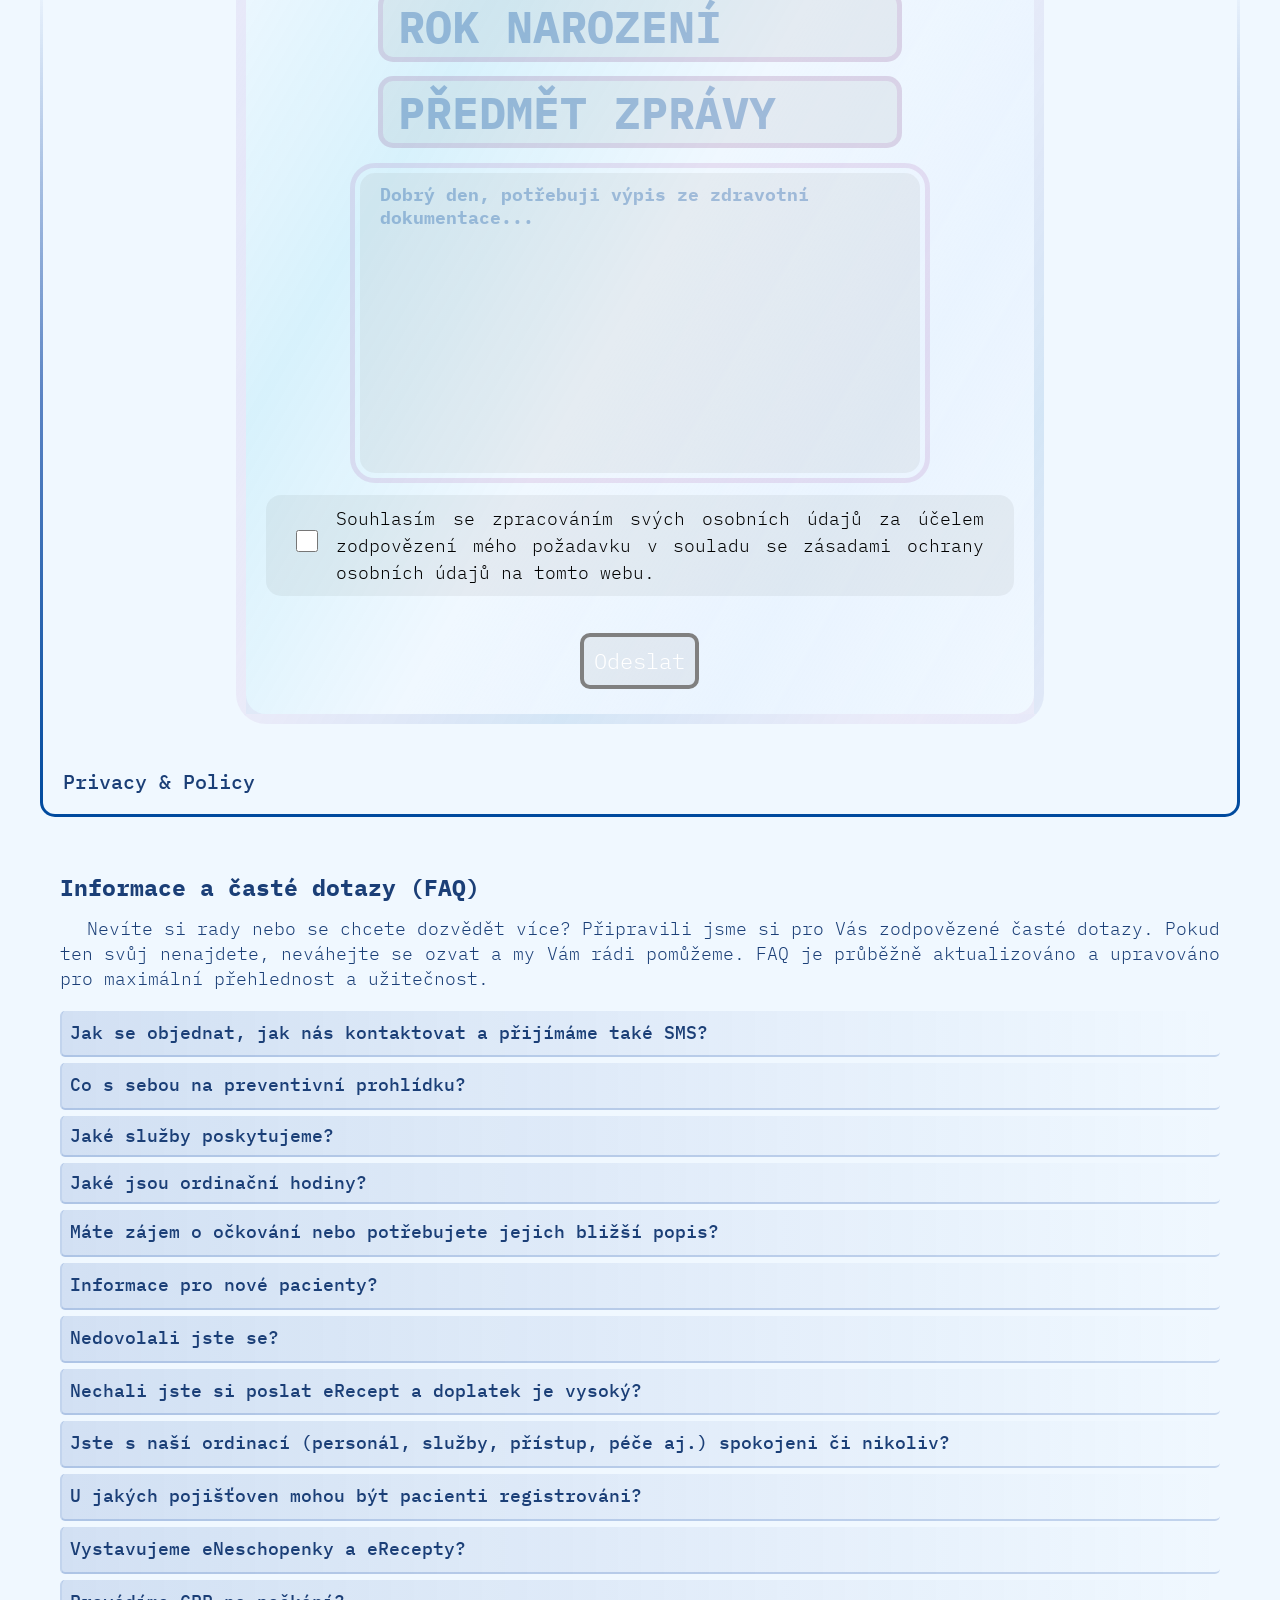
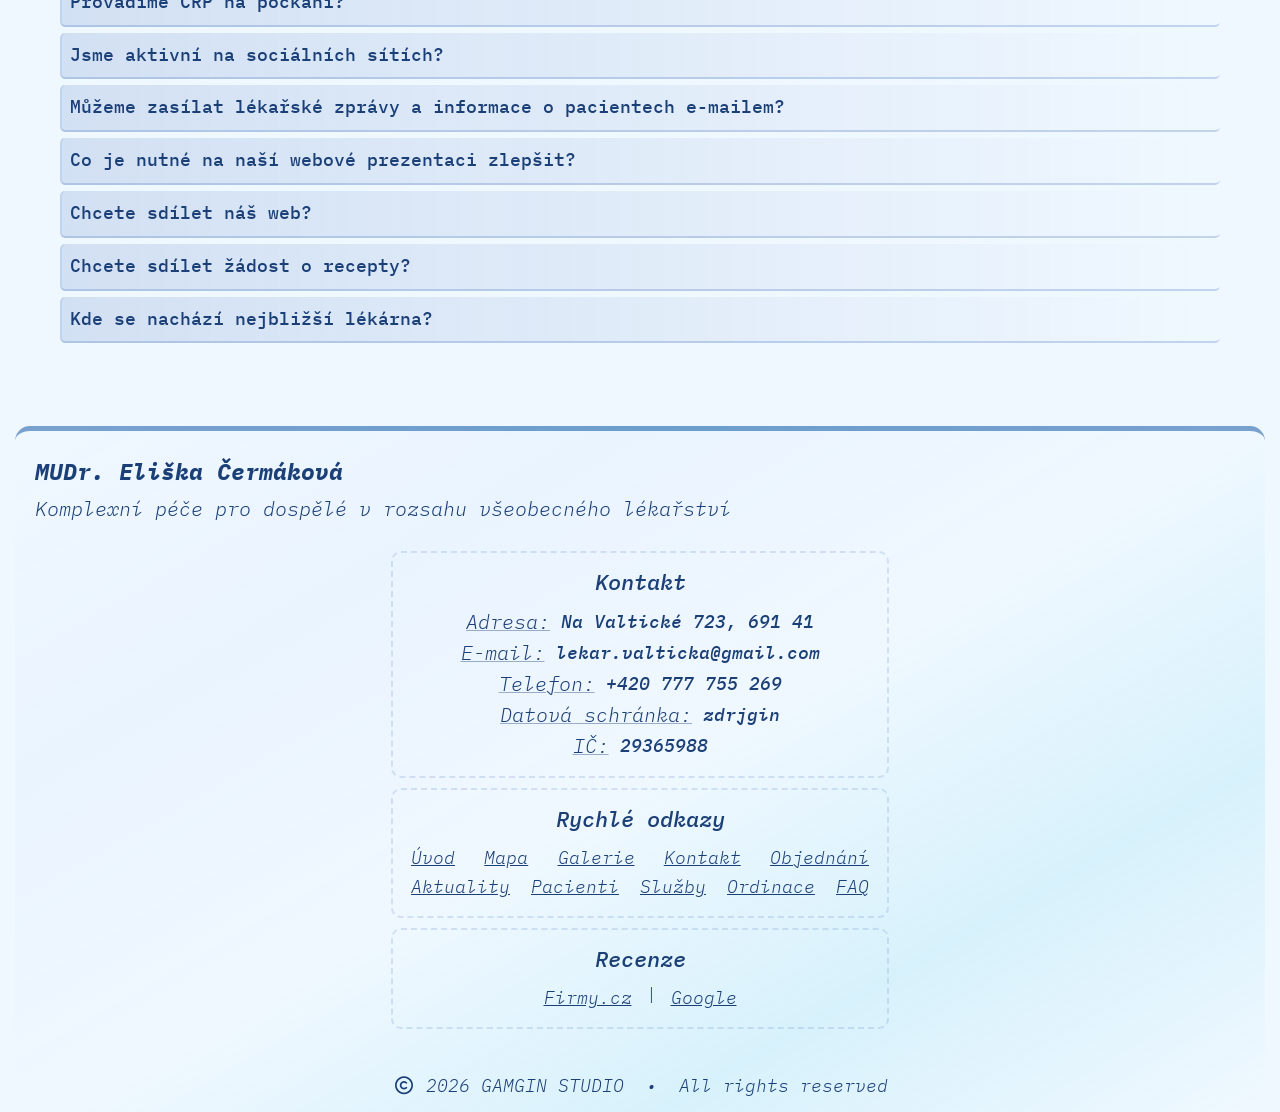
==== commit 5f2ba1c6: "holiday news" ====
--- a/index.html
+++ b/index.html
@@ -77,7 +77,10 @@
 					<mark class="I">Přijímáme<mark class="II">nové pacienty!</mark></mark>
 				</article>
 				<article>
-					<mark class="I">Pátek<mark class="II">16.10.&nbsp;-&nbsp;dovolená</mark></mark>
+					<mark class="I">Středa<mark class="II">18.11.&nbsp;-&nbsp;dovolená</mark></mark>
+				</article>
+				<article>
+					<mark class="I">Čtvrtek<mark class="II">19.11.&nbsp;-&nbsp;dovolená</mark></mark>
 				</article>
 			</div>
 			<div class="introII">
@@ -671,7 +674,7 @@
 					<span class="text">+420&nbsp;777&nbsp;755&nbsp;269</span>
 				</a>
 
-				<a>
+				<a href="https://info.mojedatovaschranka.cz/info/cs/" target="_blank" rel="noreferrer noopener">
 					<span class="title">Datovka:</span>
 					<span class="text">zdrjgin</span>
 				</a>
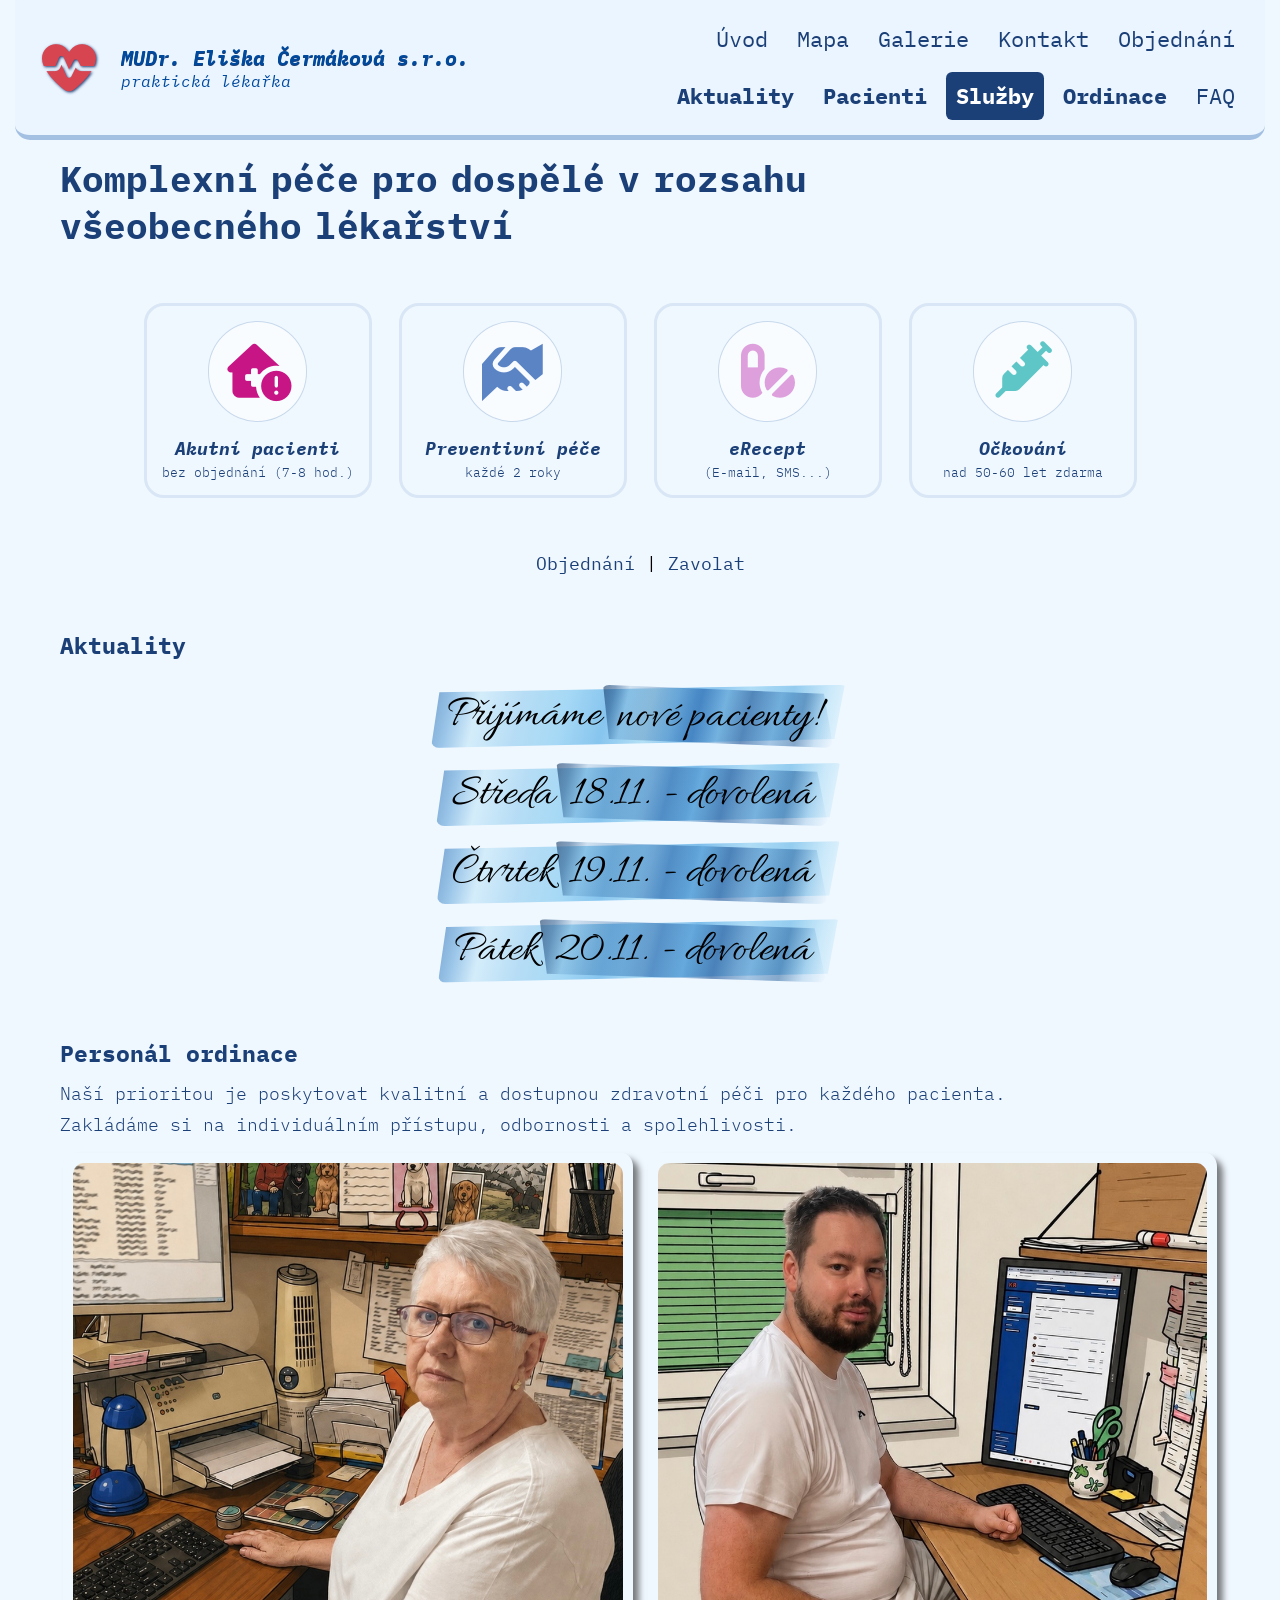
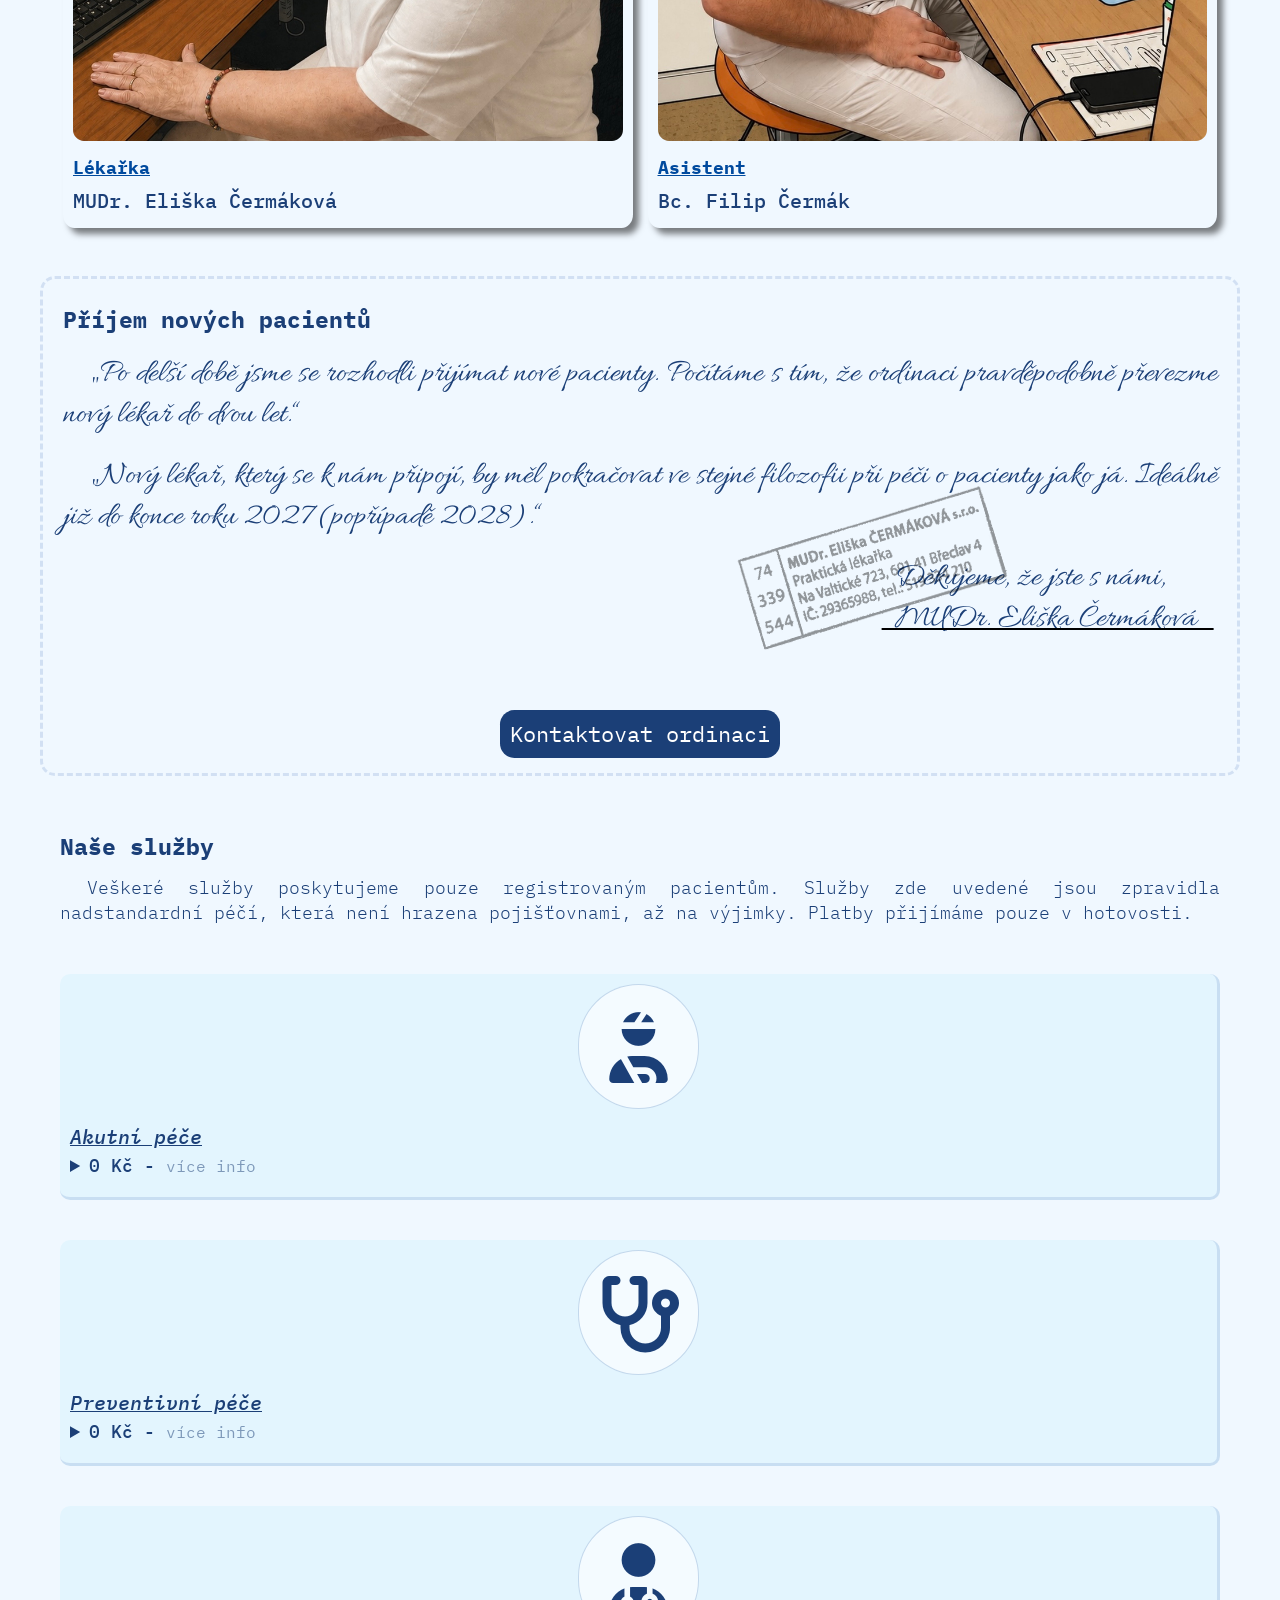
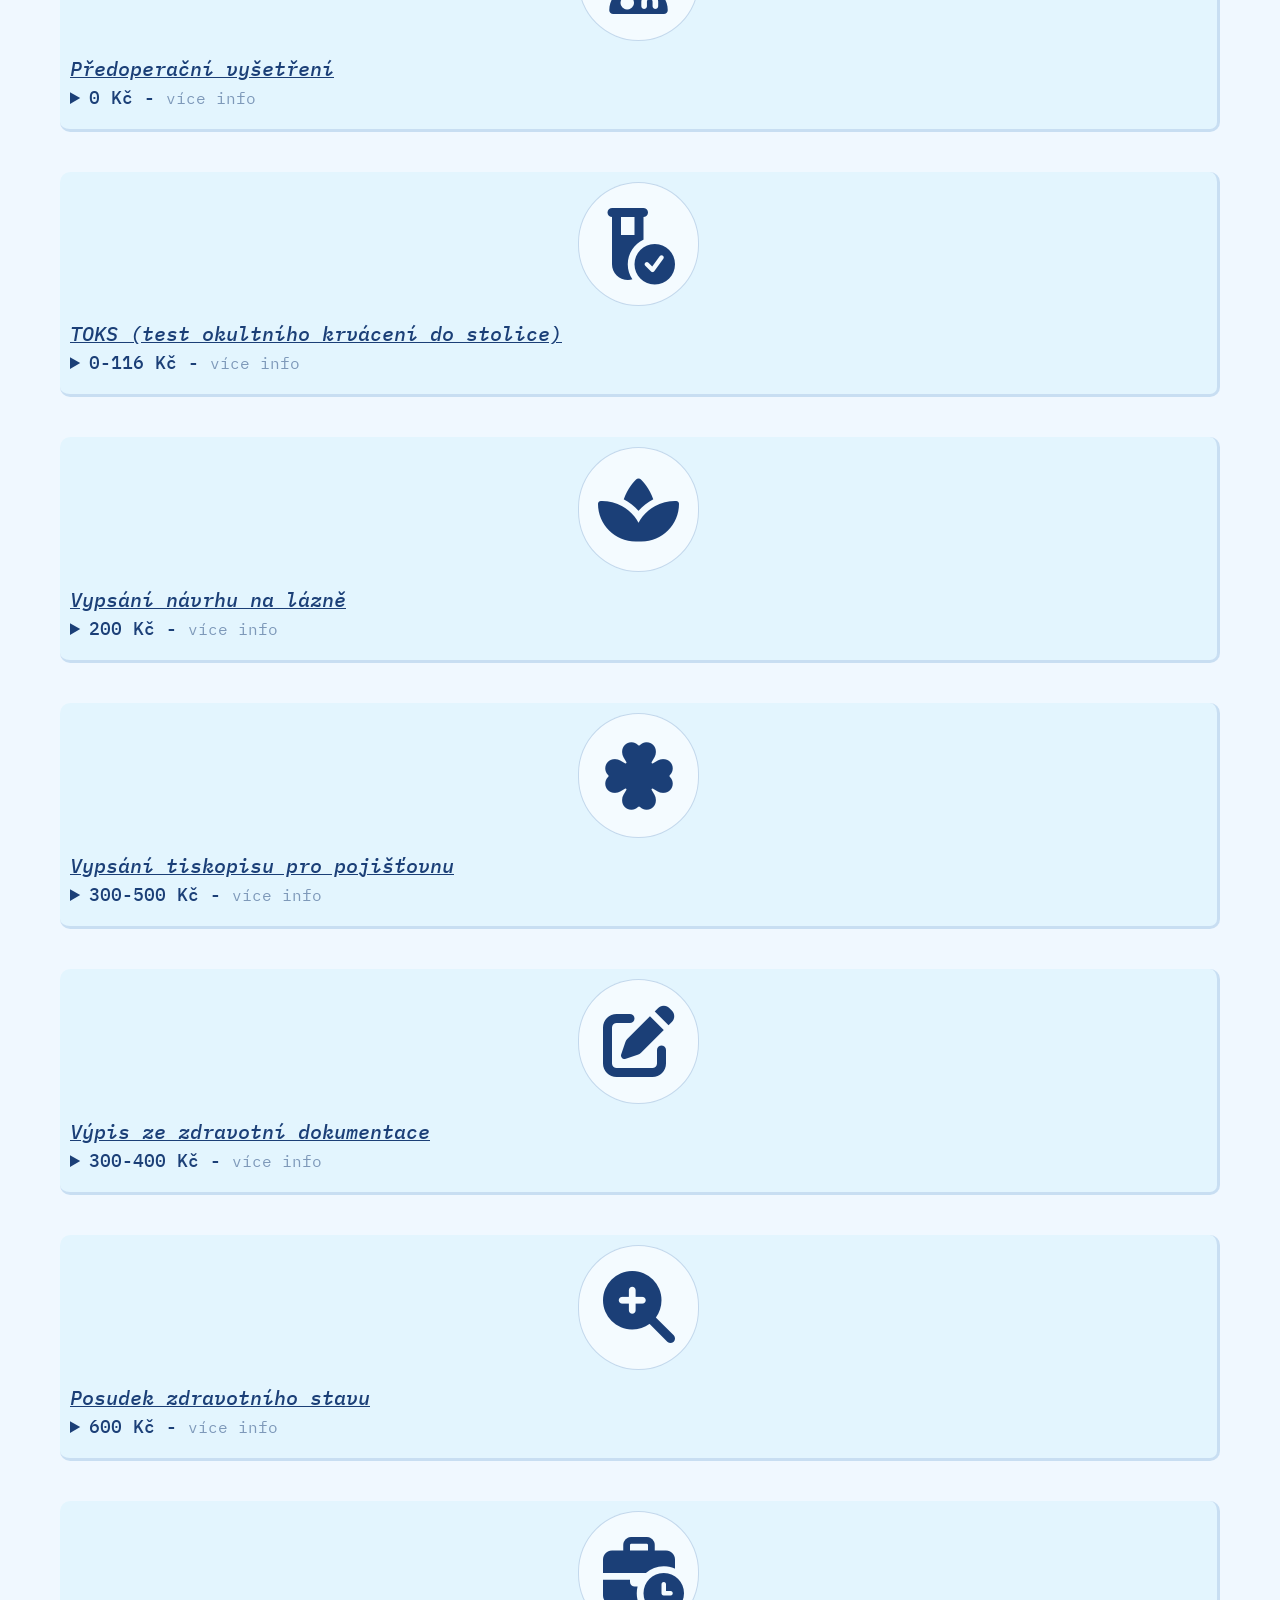
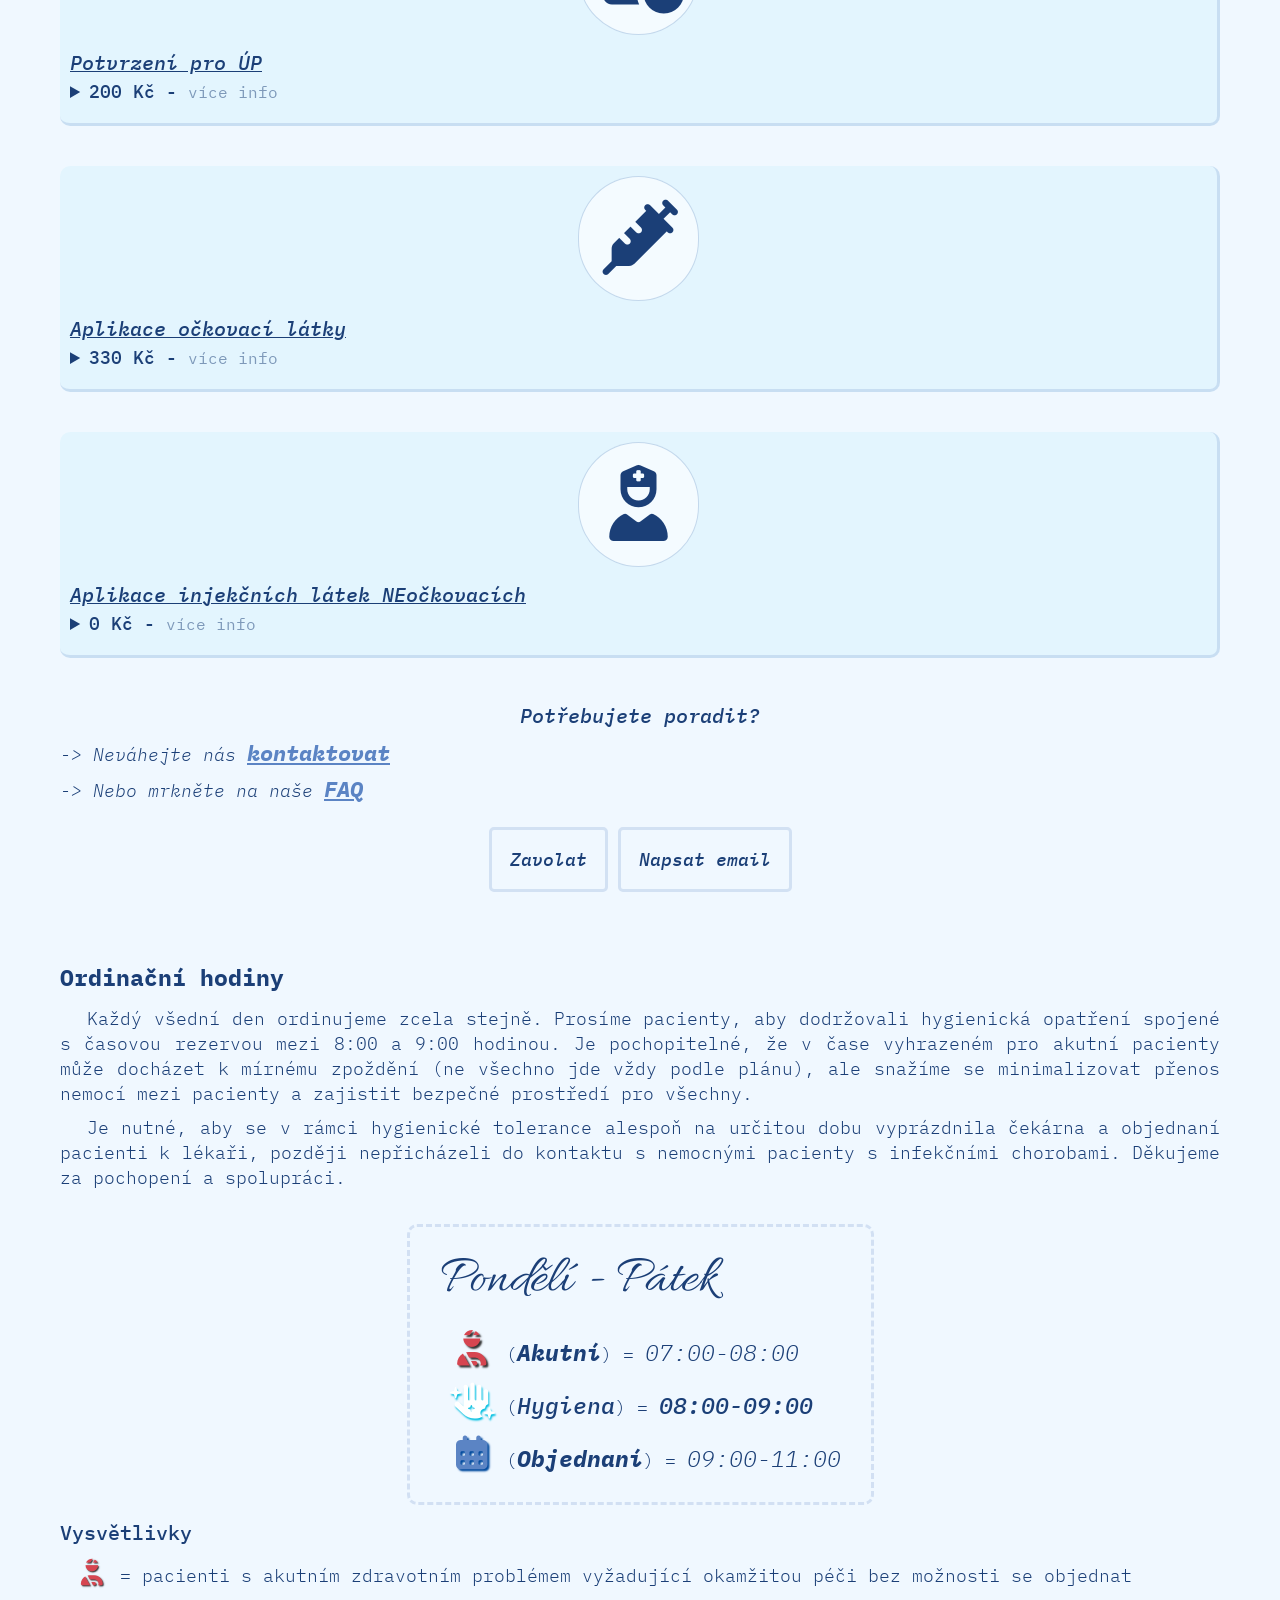
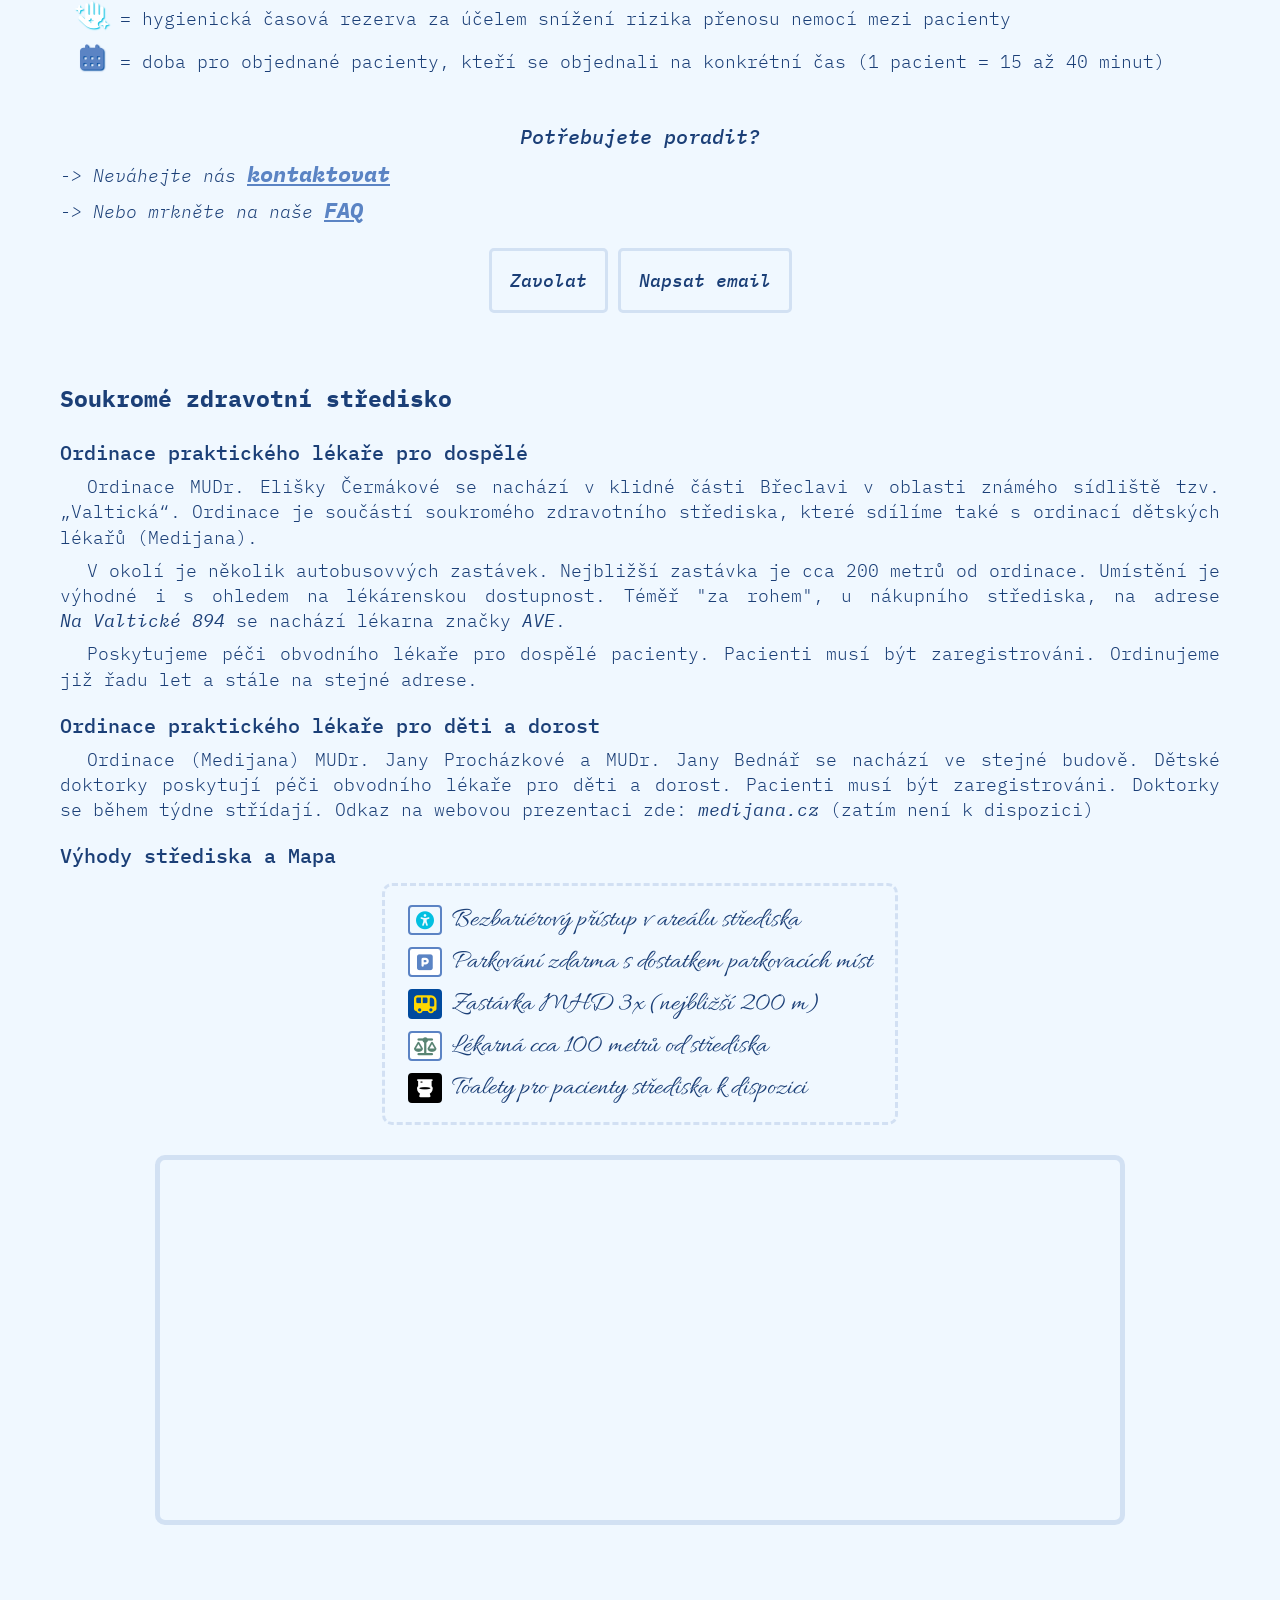
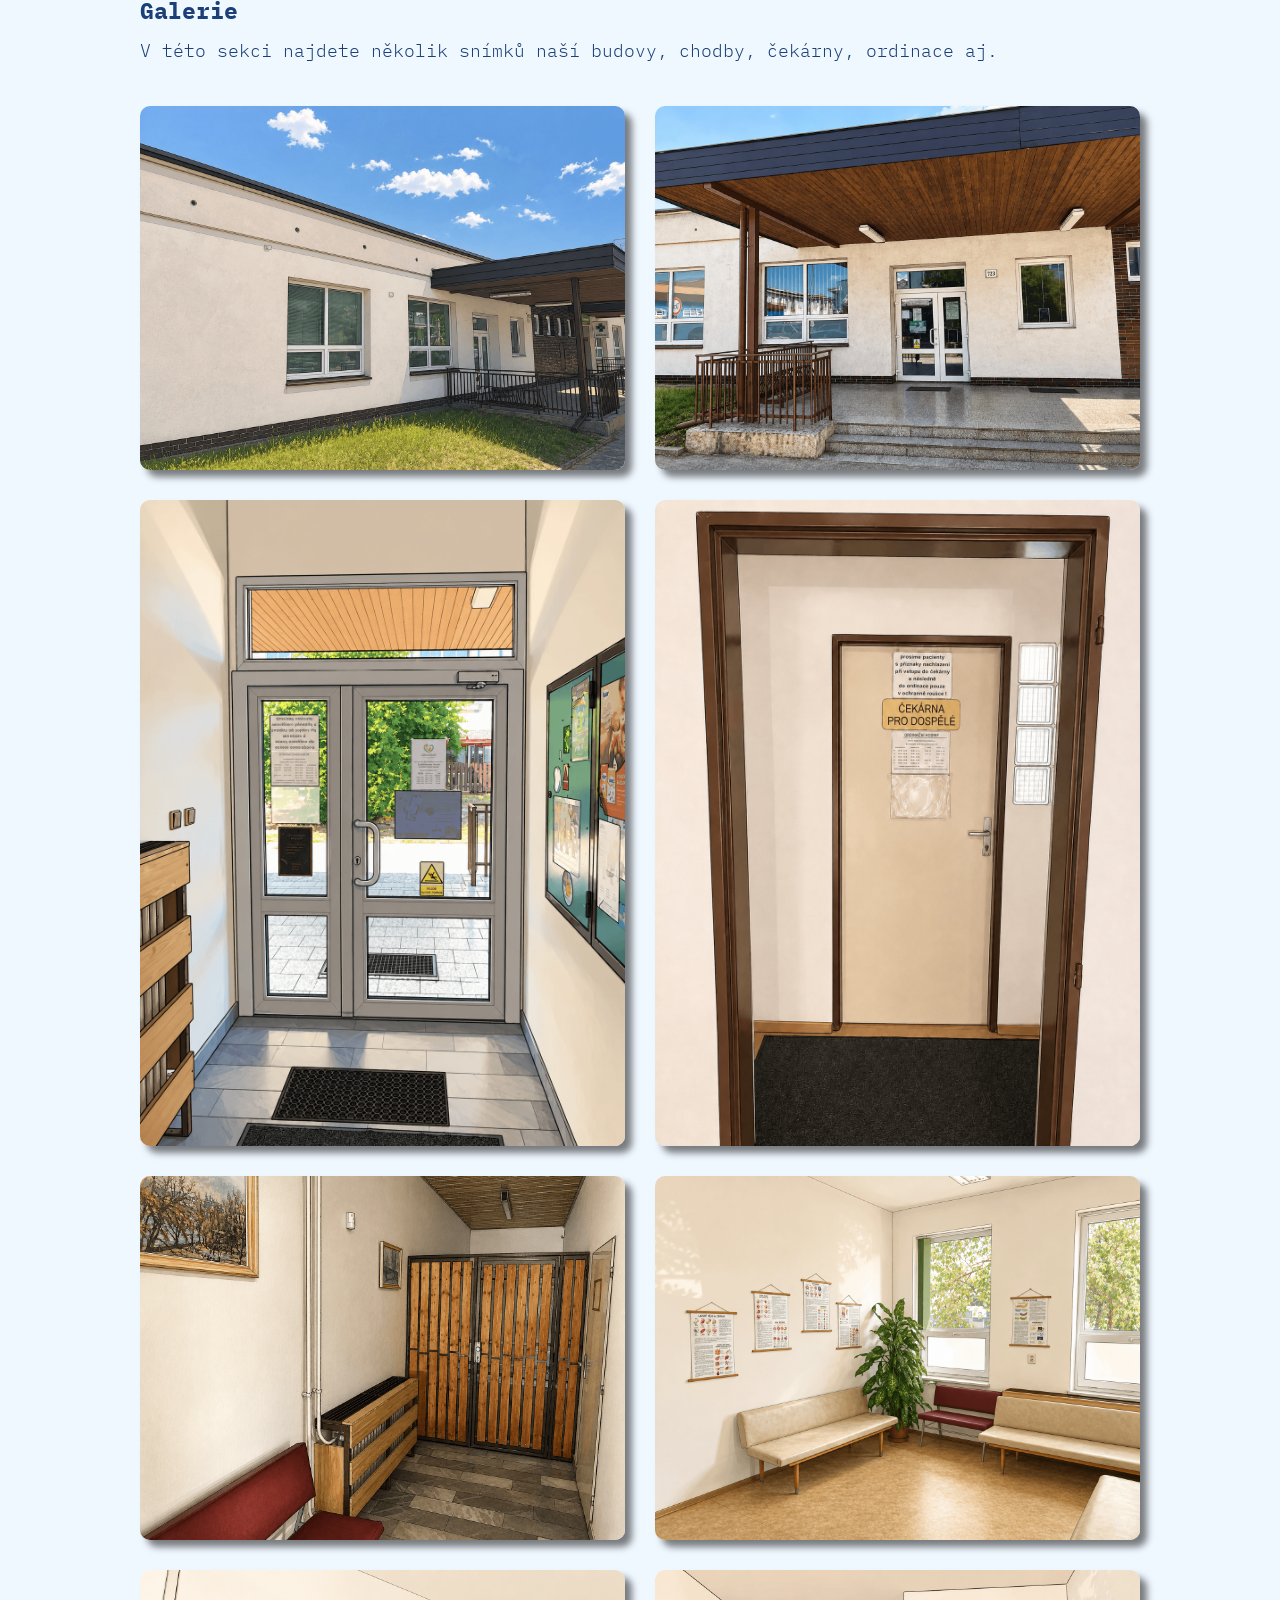
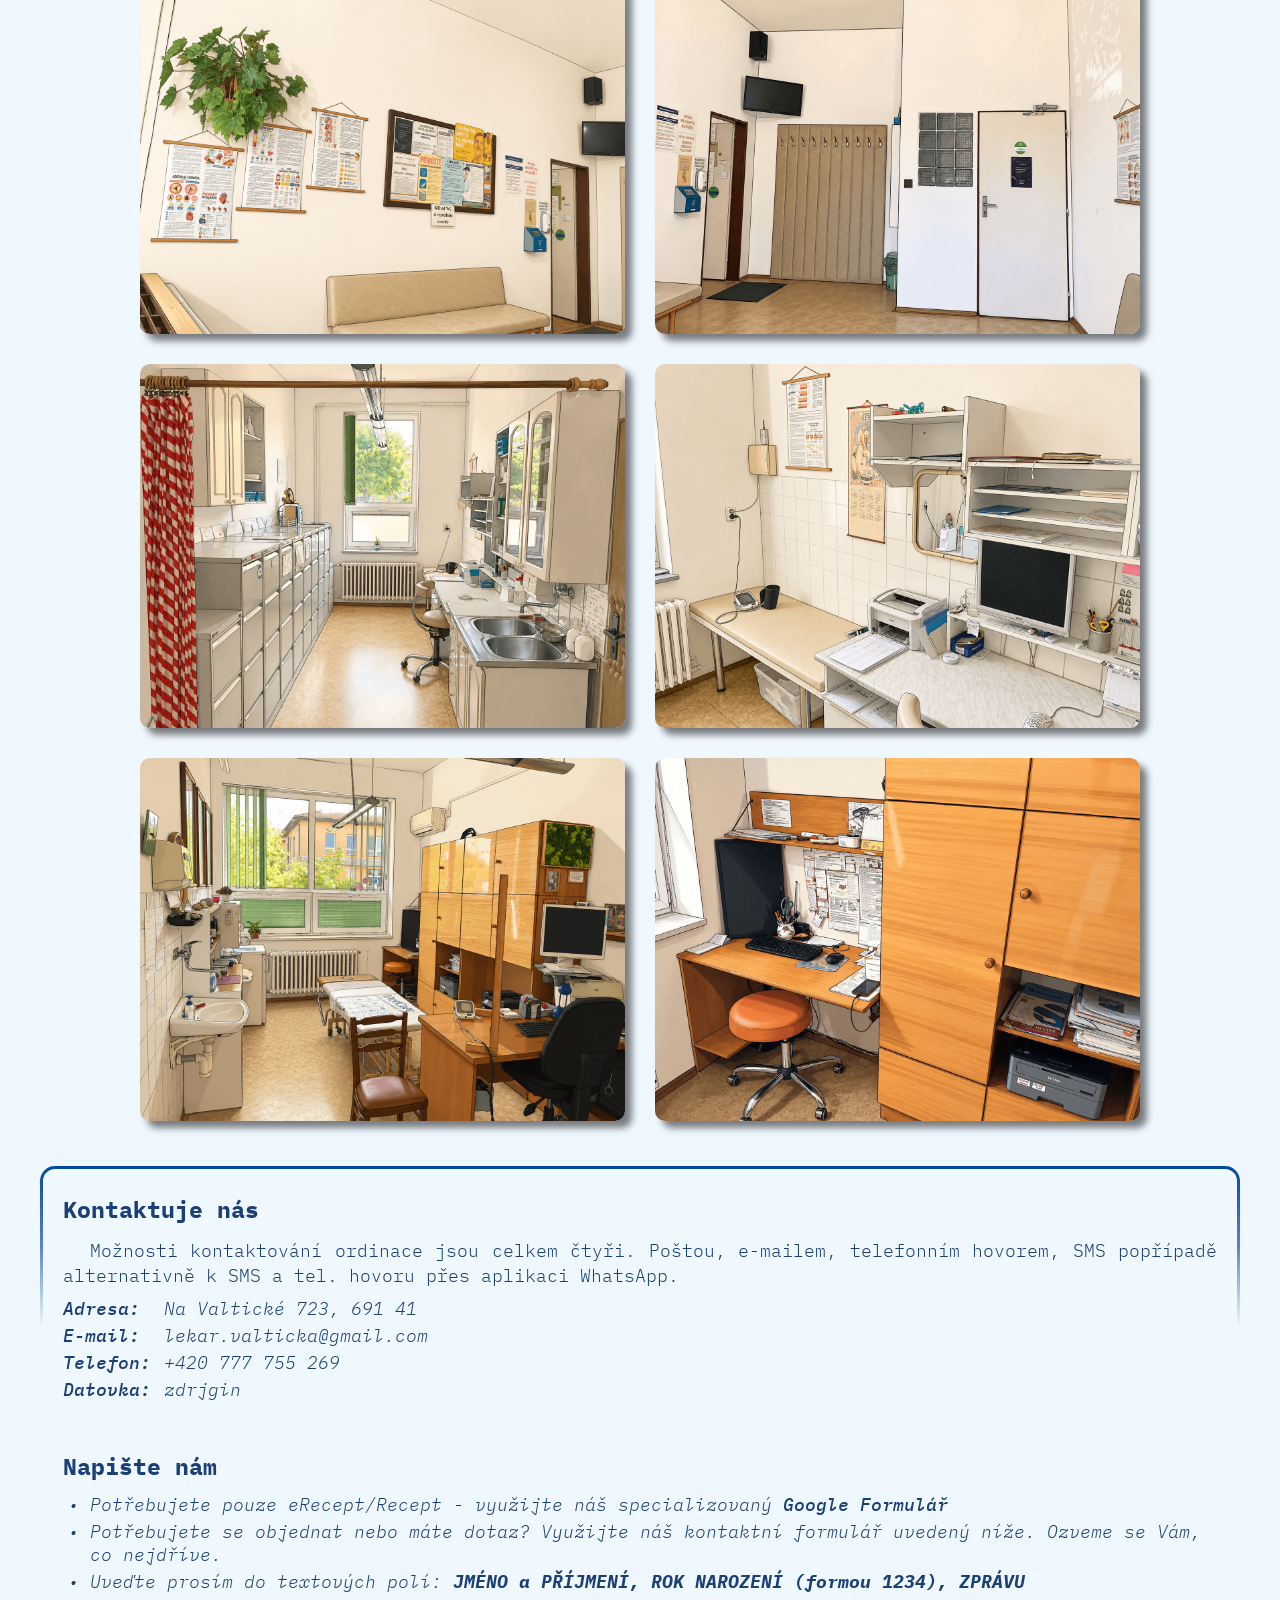
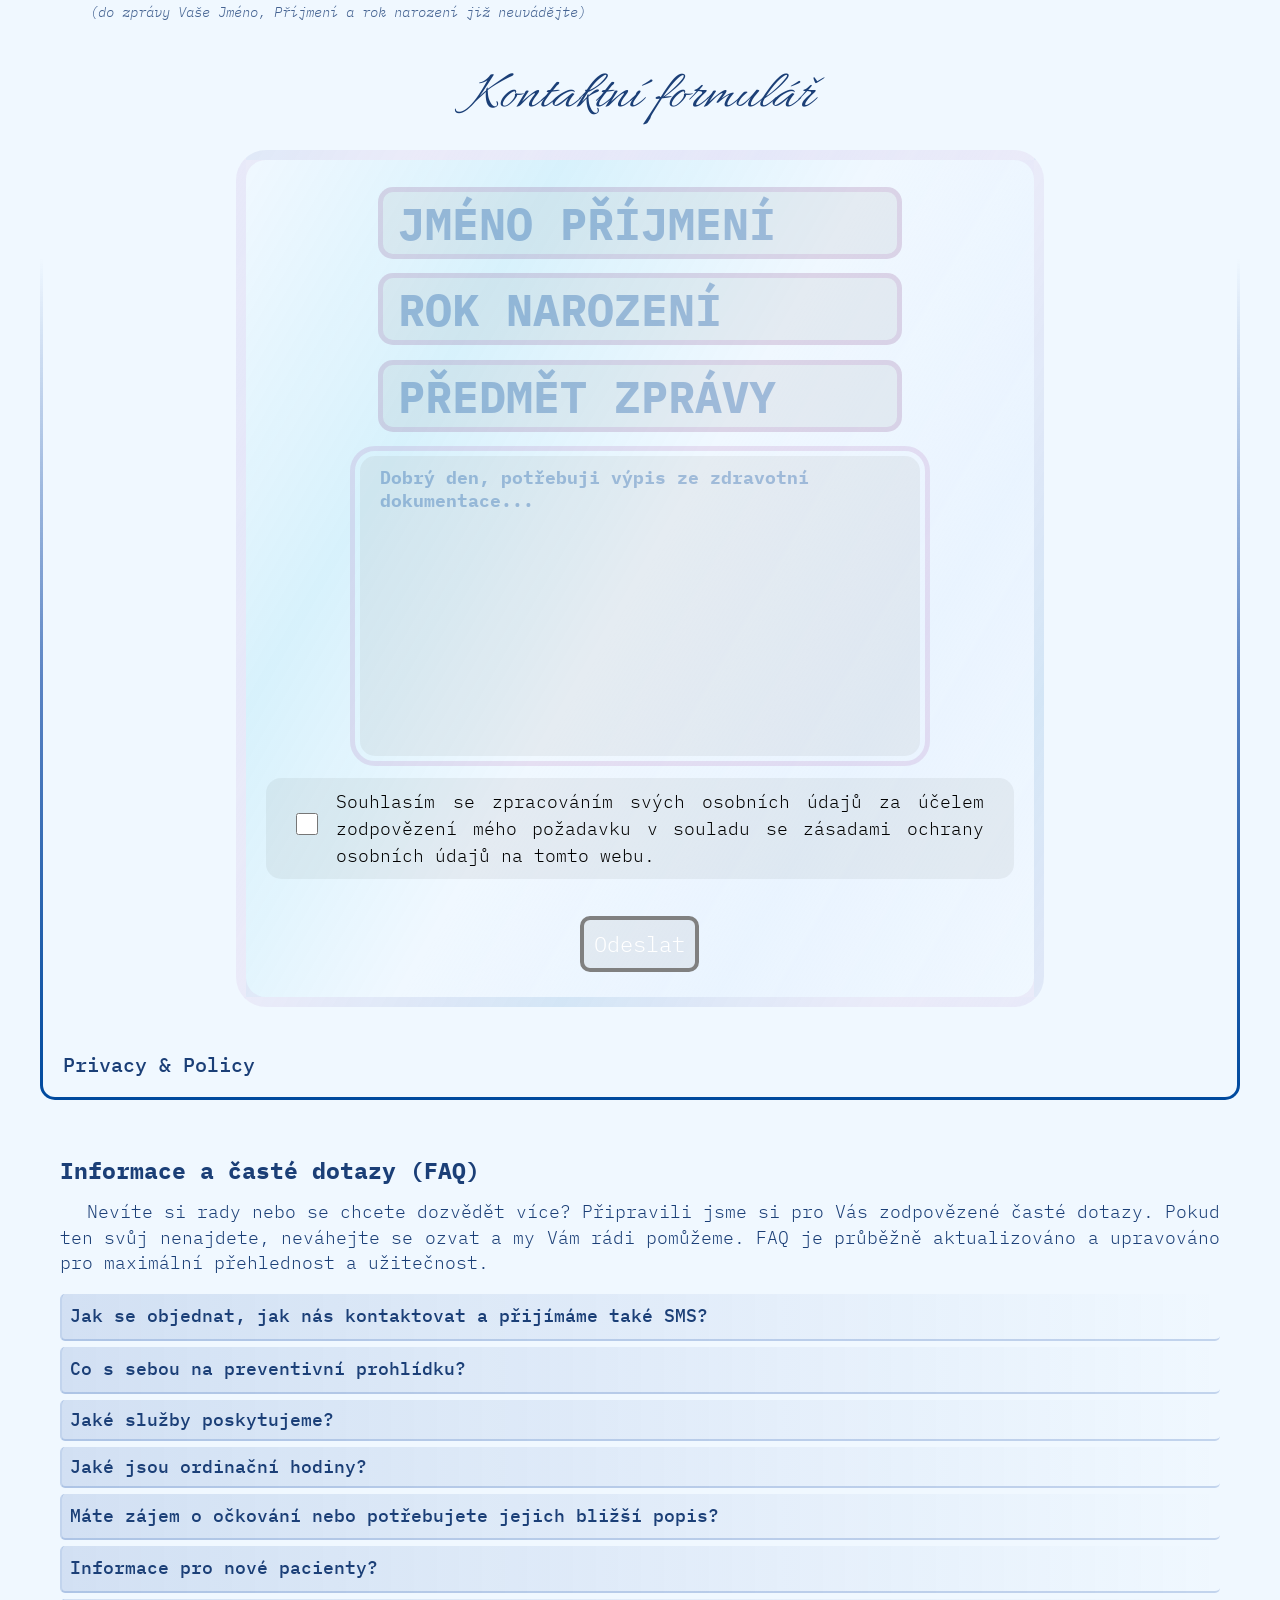
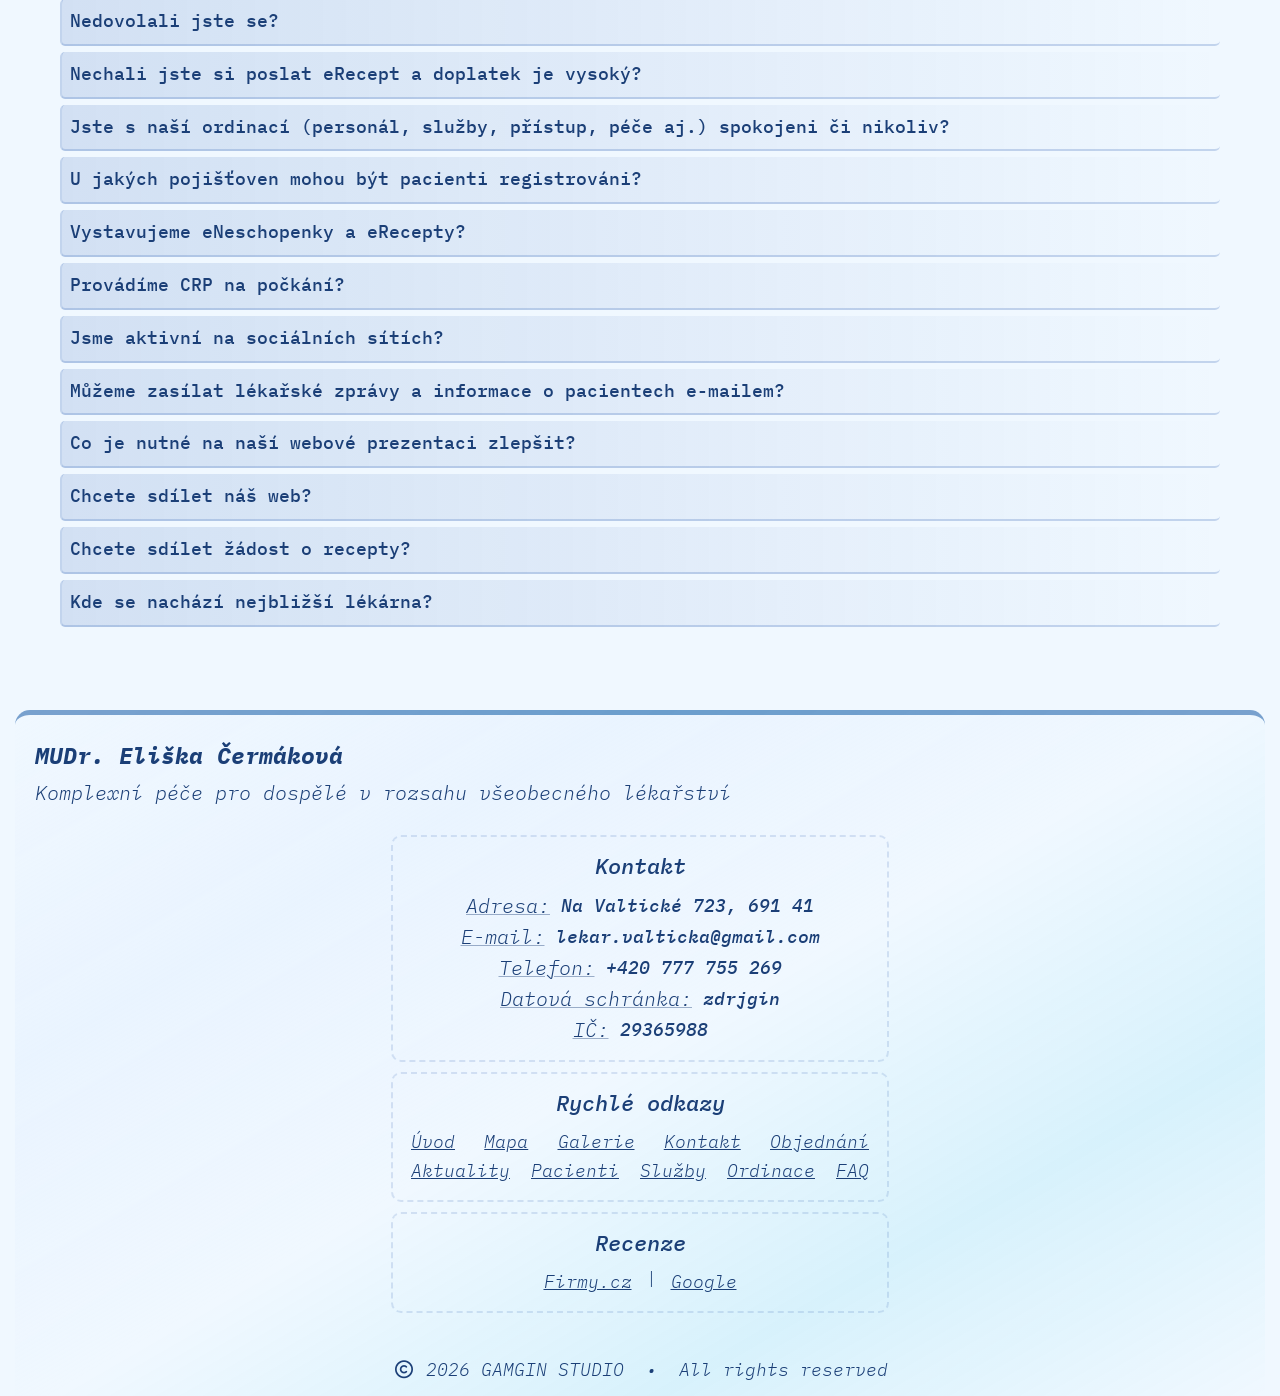
==== commit c641f616: "nurse changes and holiday news" ====
--- a/index.html
+++ b/index.html
@@ -82,6 +82,9 @@
 				<article>
 					<mark class="I">Čtvrtek<mark class="II">19.11.&nbsp;-&nbsp;dovolená</mark></mark>
 				</article>
+				<article>
+					<mark class="I">Pátek<mark class="II">20.11.&nbsp;-&nbsp;dovolená</mark></mark>
+				</article>
 			</div>
 			<div class="introII">
 				<h2>Personál ordinace</h2>
@@ -99,11 +102,11 @@
 						<span class="job-position">Lékařka</span>
 						<h3>MUDr.&nbsp;Eliška&nbsp;Čermáková</h3>
 					</a>
-					<a href="./public/images/nurse.jpeg" data-pswp-width="1900" data-pswp-height="2000">
+<!-- 					<a href="./public/images/nurse.jpeg" data-pswp-width="1900" data-pswp-height="2000">
 						<img src="./public/images/nurse.jpeg" alt="Zdravotní sestra" onload="this.classList.add('loaded')" loading="lazy">
 						<span class="job-position">Sestřička</span>
 						<h3>Ing.&nbsp;Gabriela&nbsp;Čermáková&nbsp;Dis.</h3>
-					</a>
+					</a> -->
 					<a href="./public/images/assistant.jpeg" data-pswp-width="1900" data-pswp-height="2000">
 						<img src="./public/images/assistant.jpeg" alt="Asistent lékaře" onload="this.classList.add('loaded')" loading="lazy">
 						<span class="job-position">Asistent</span>
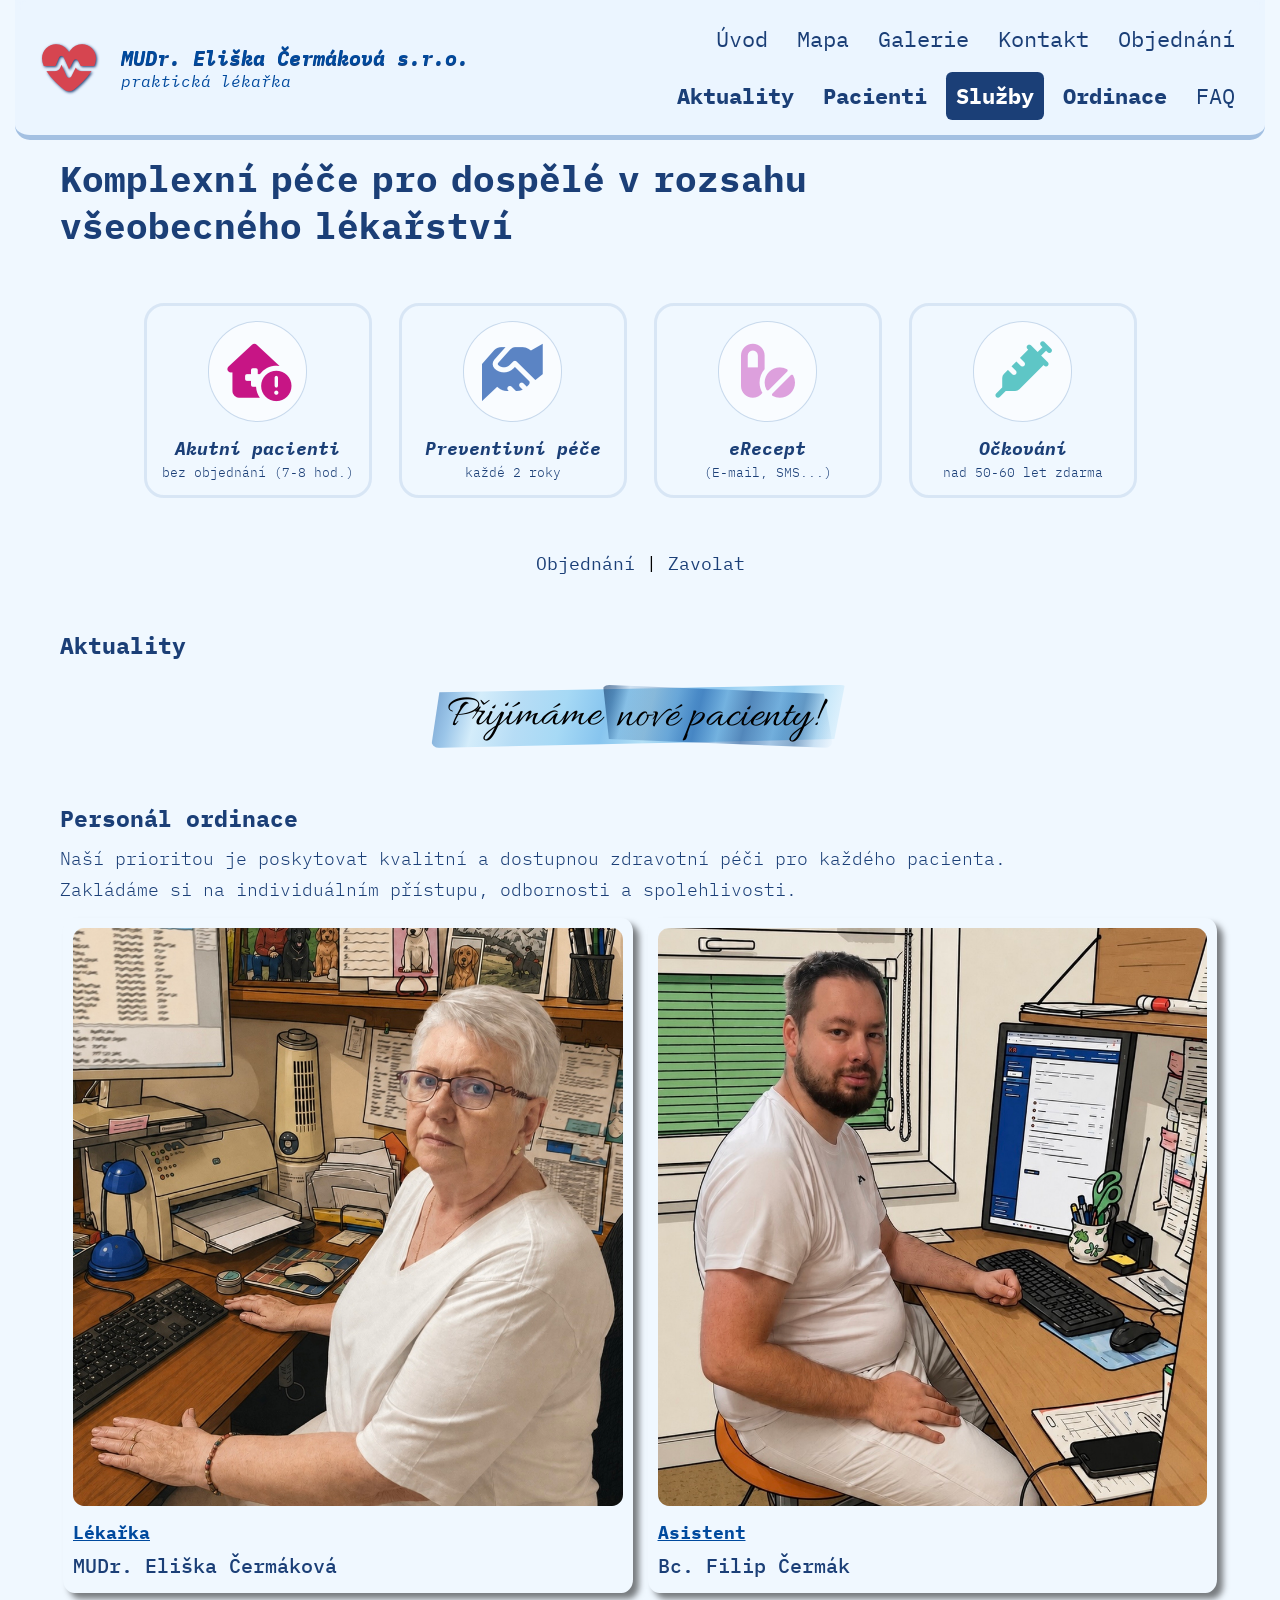
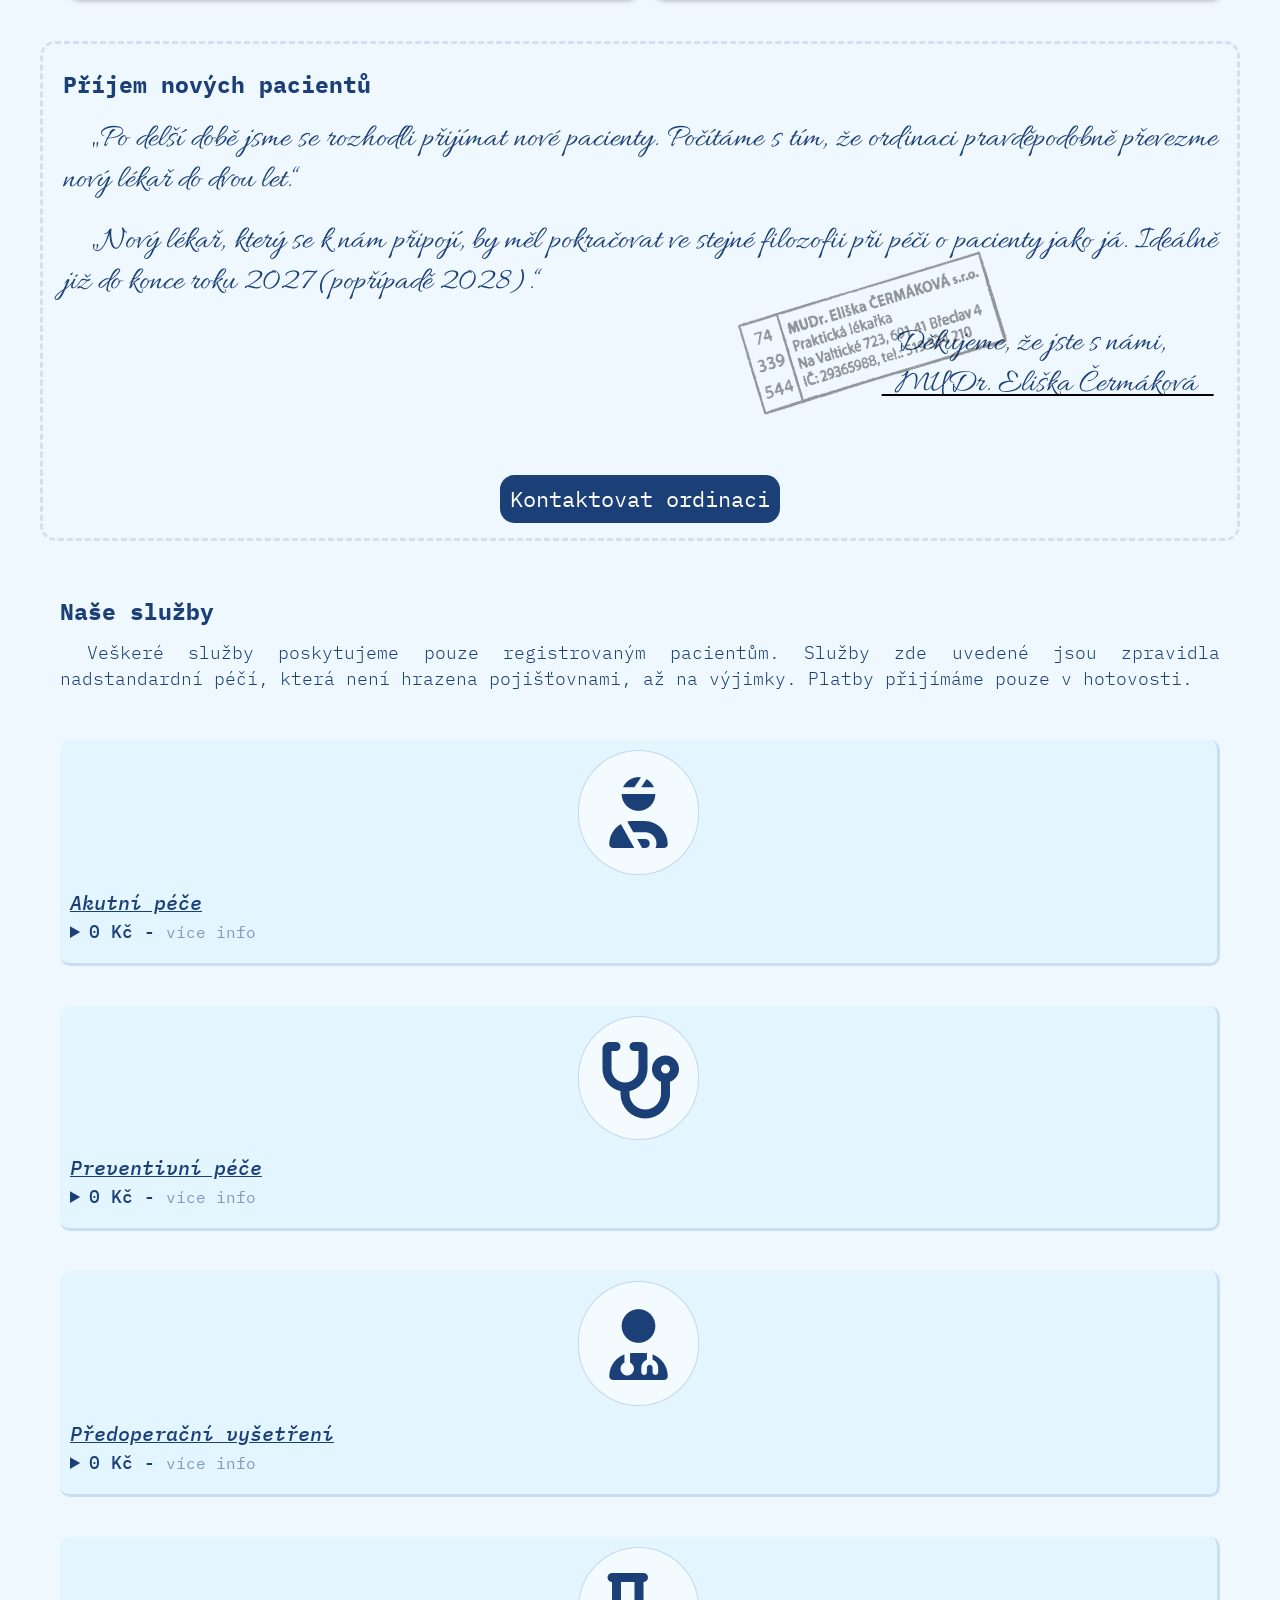
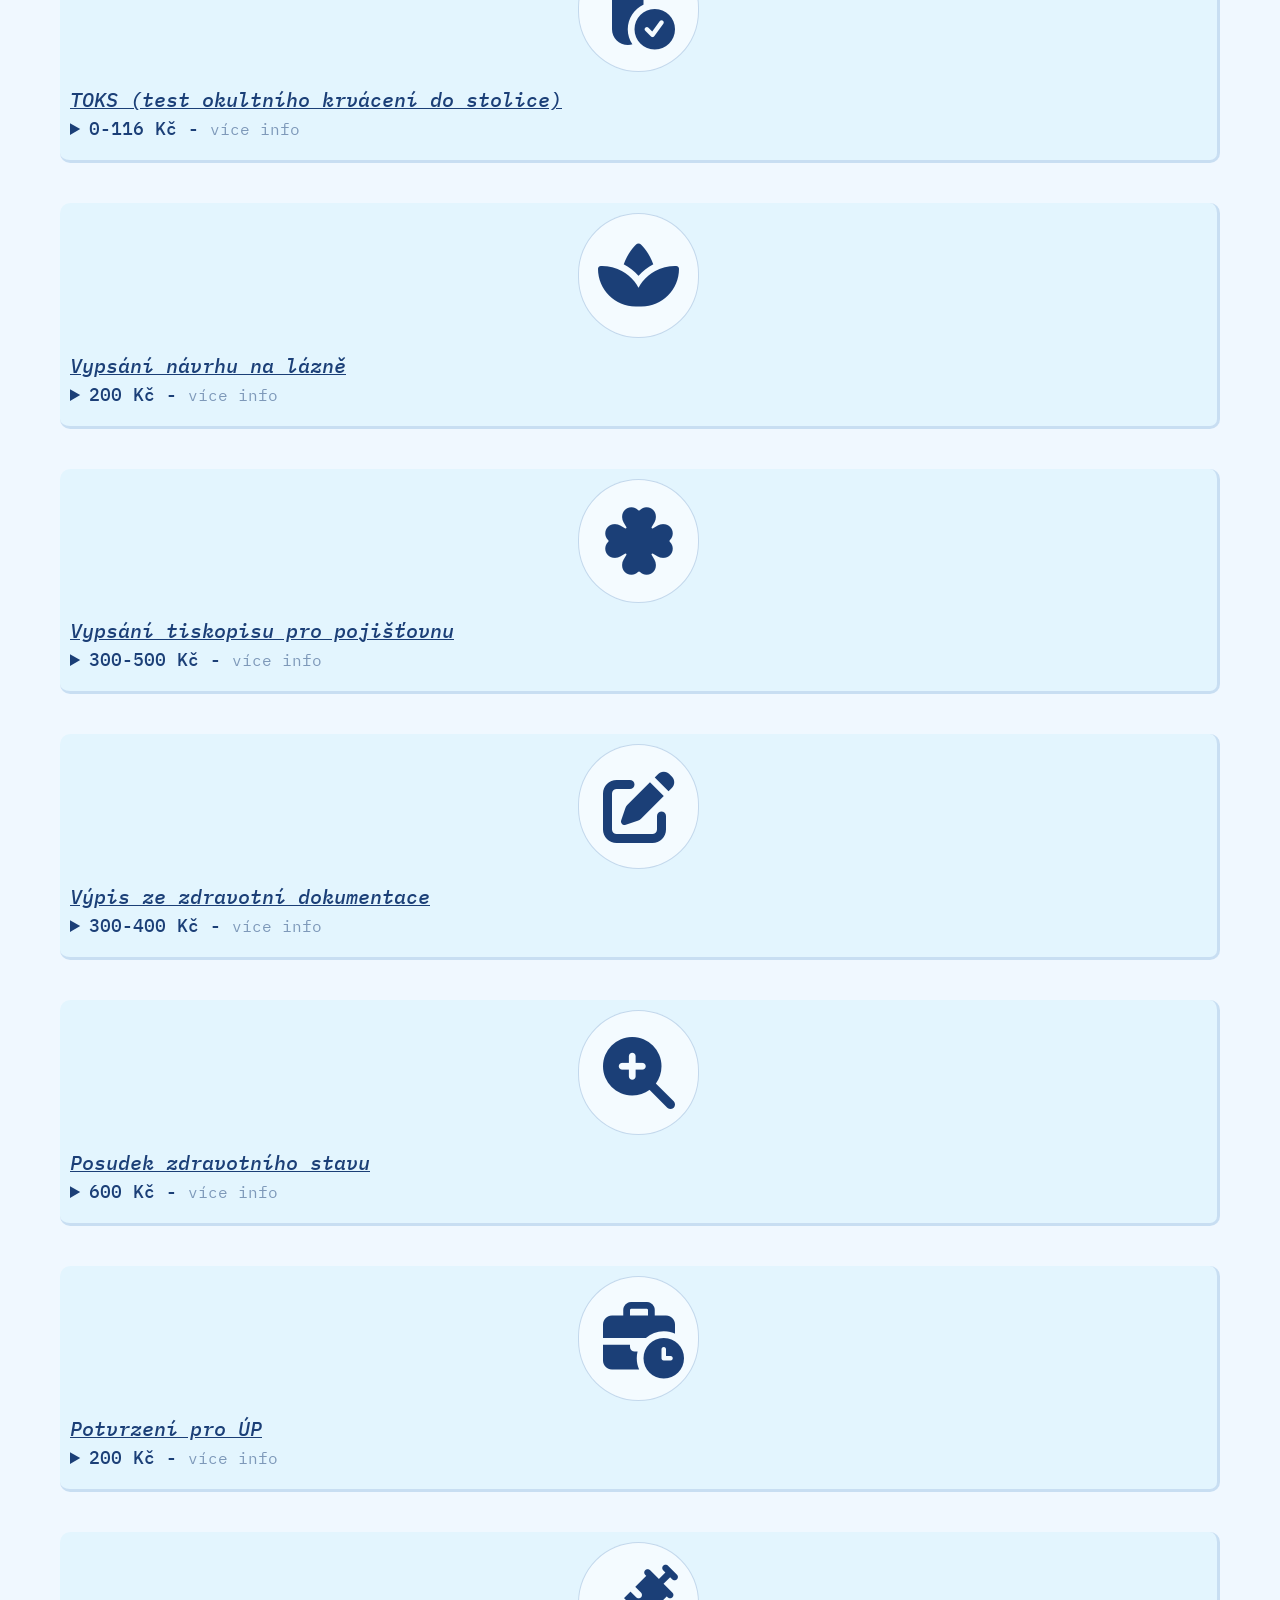
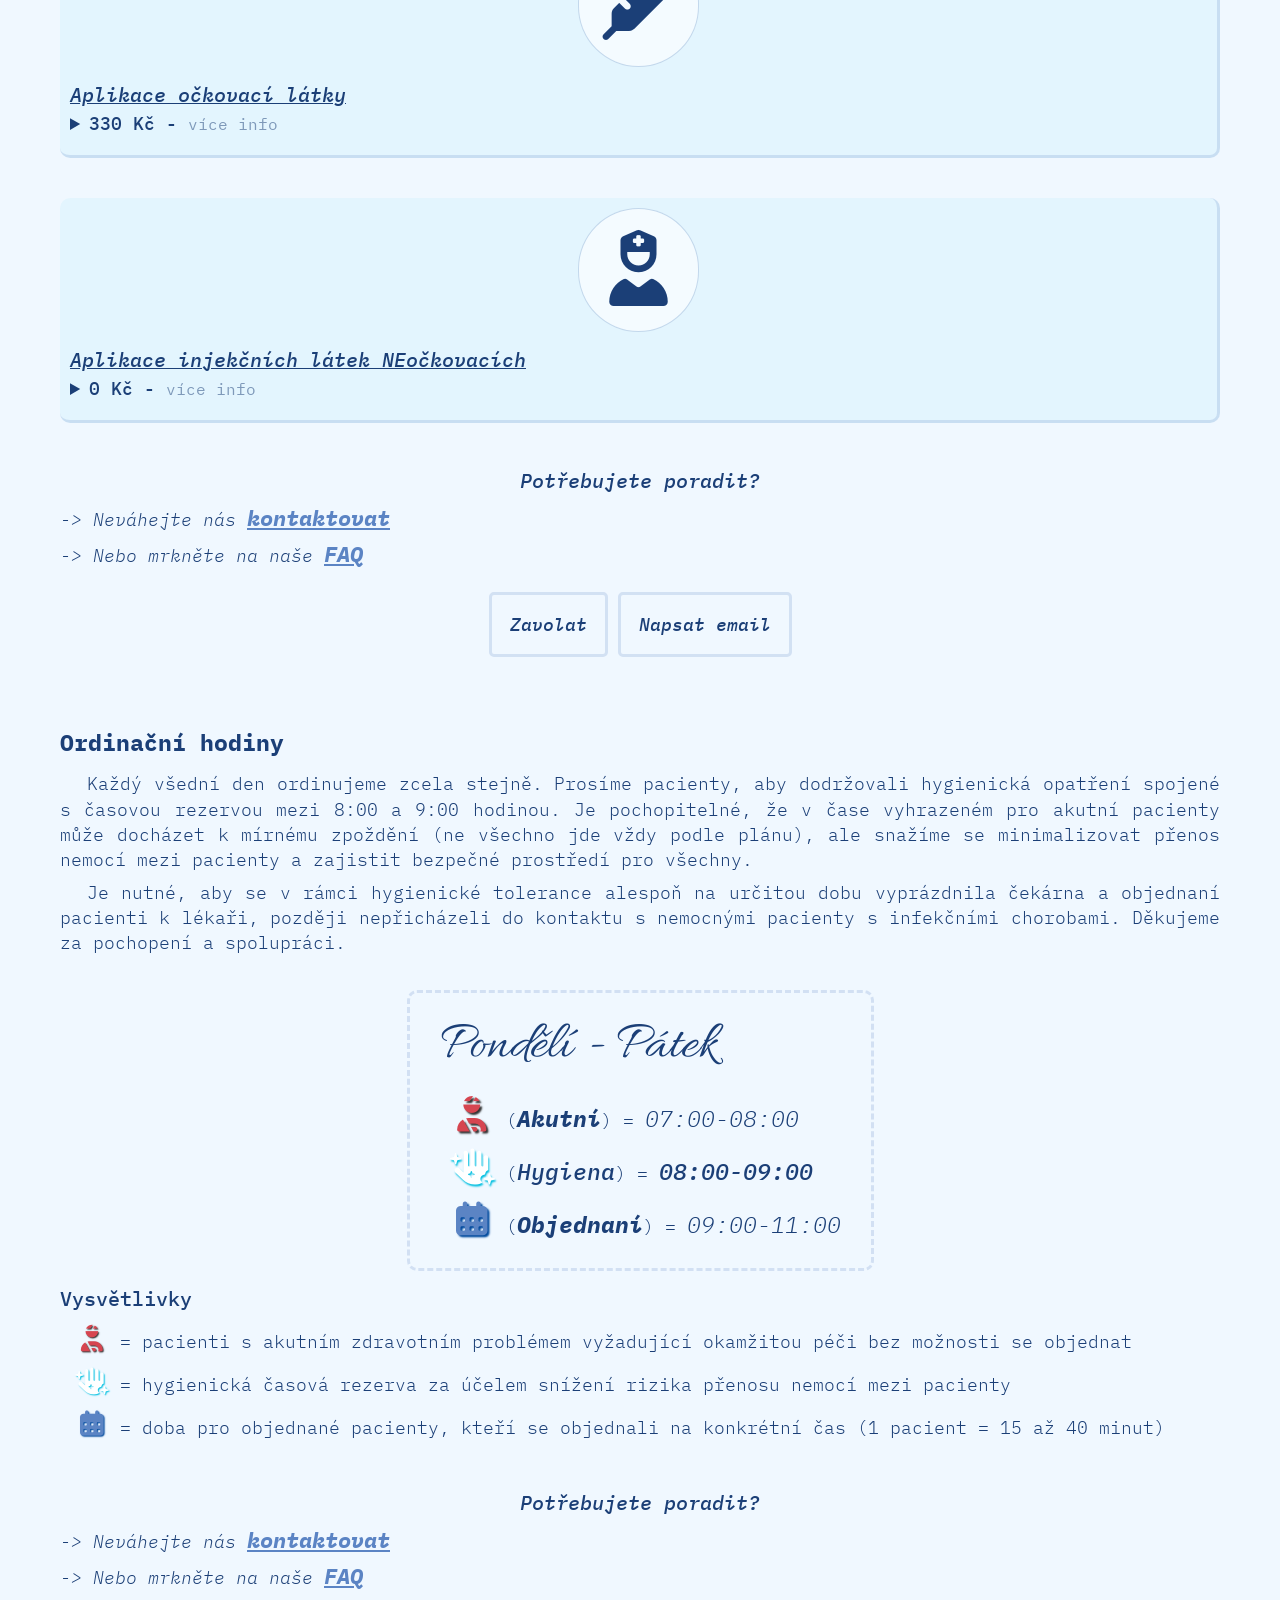
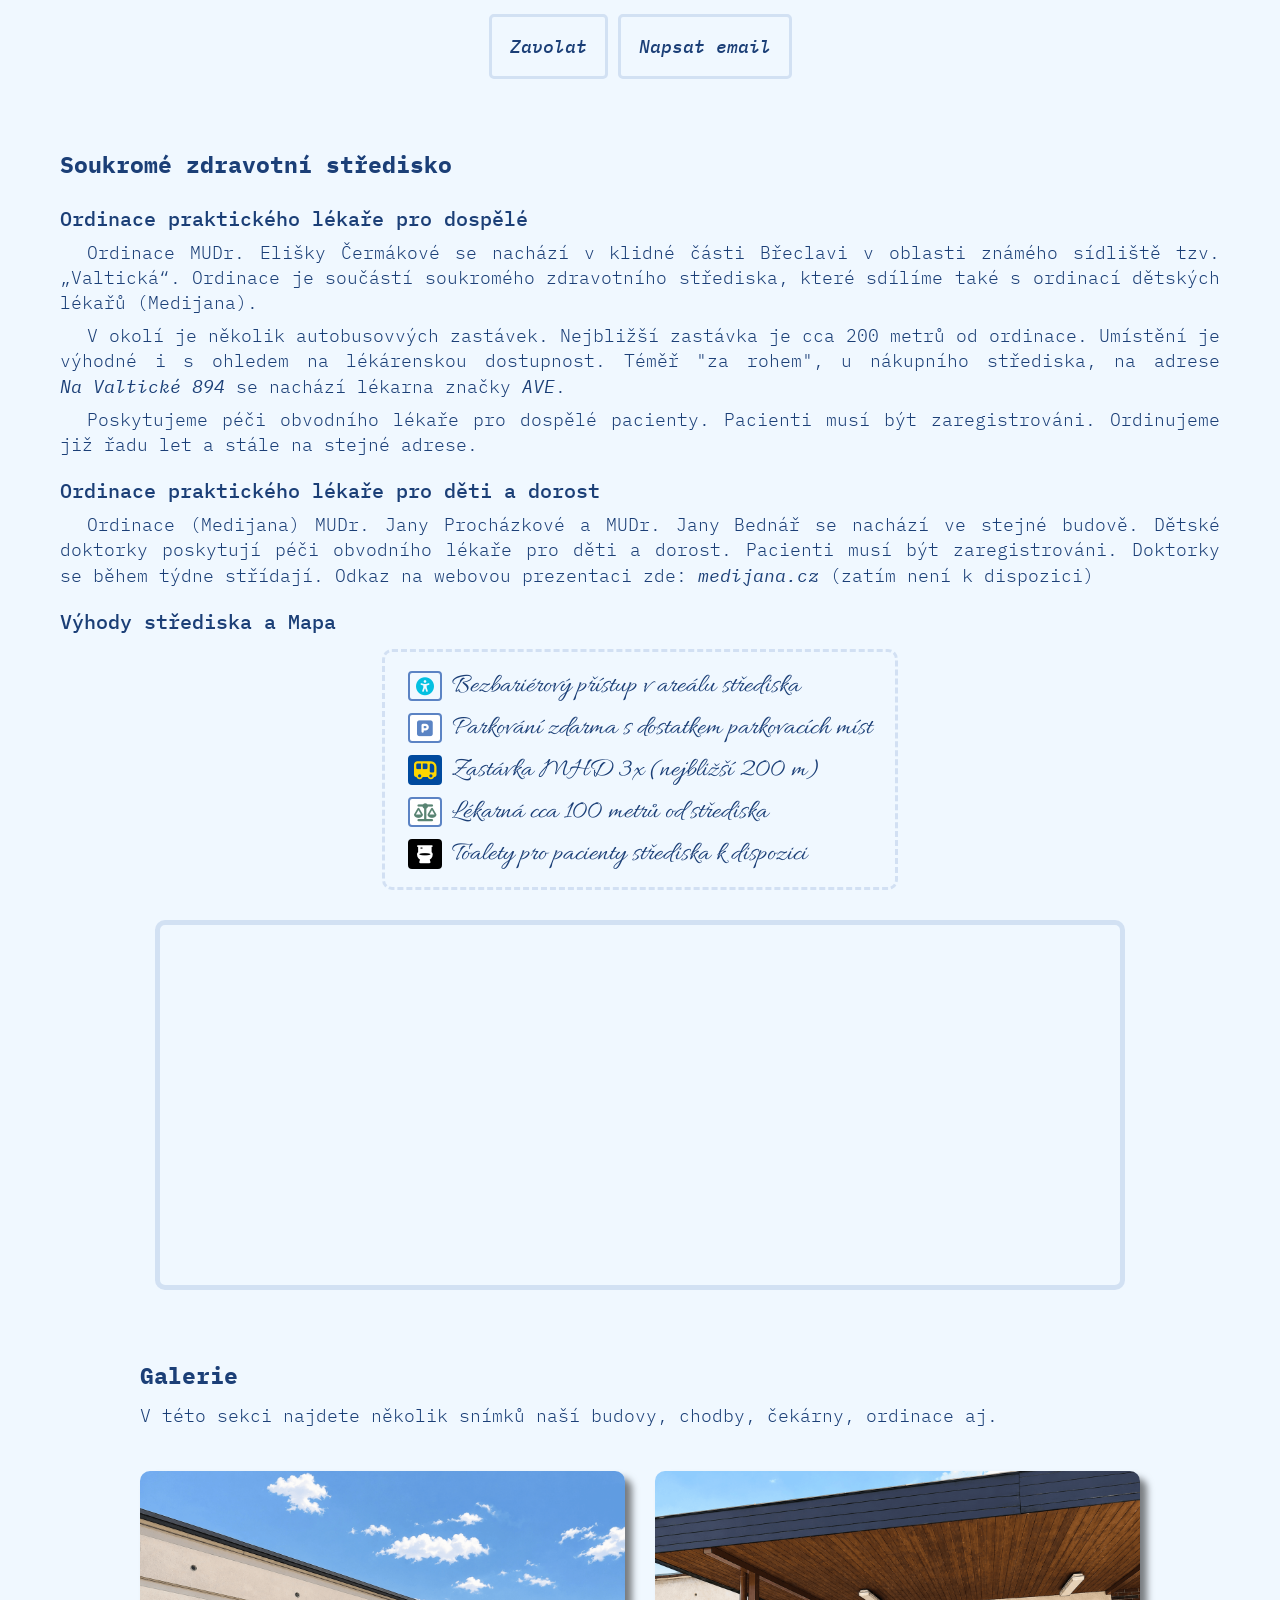
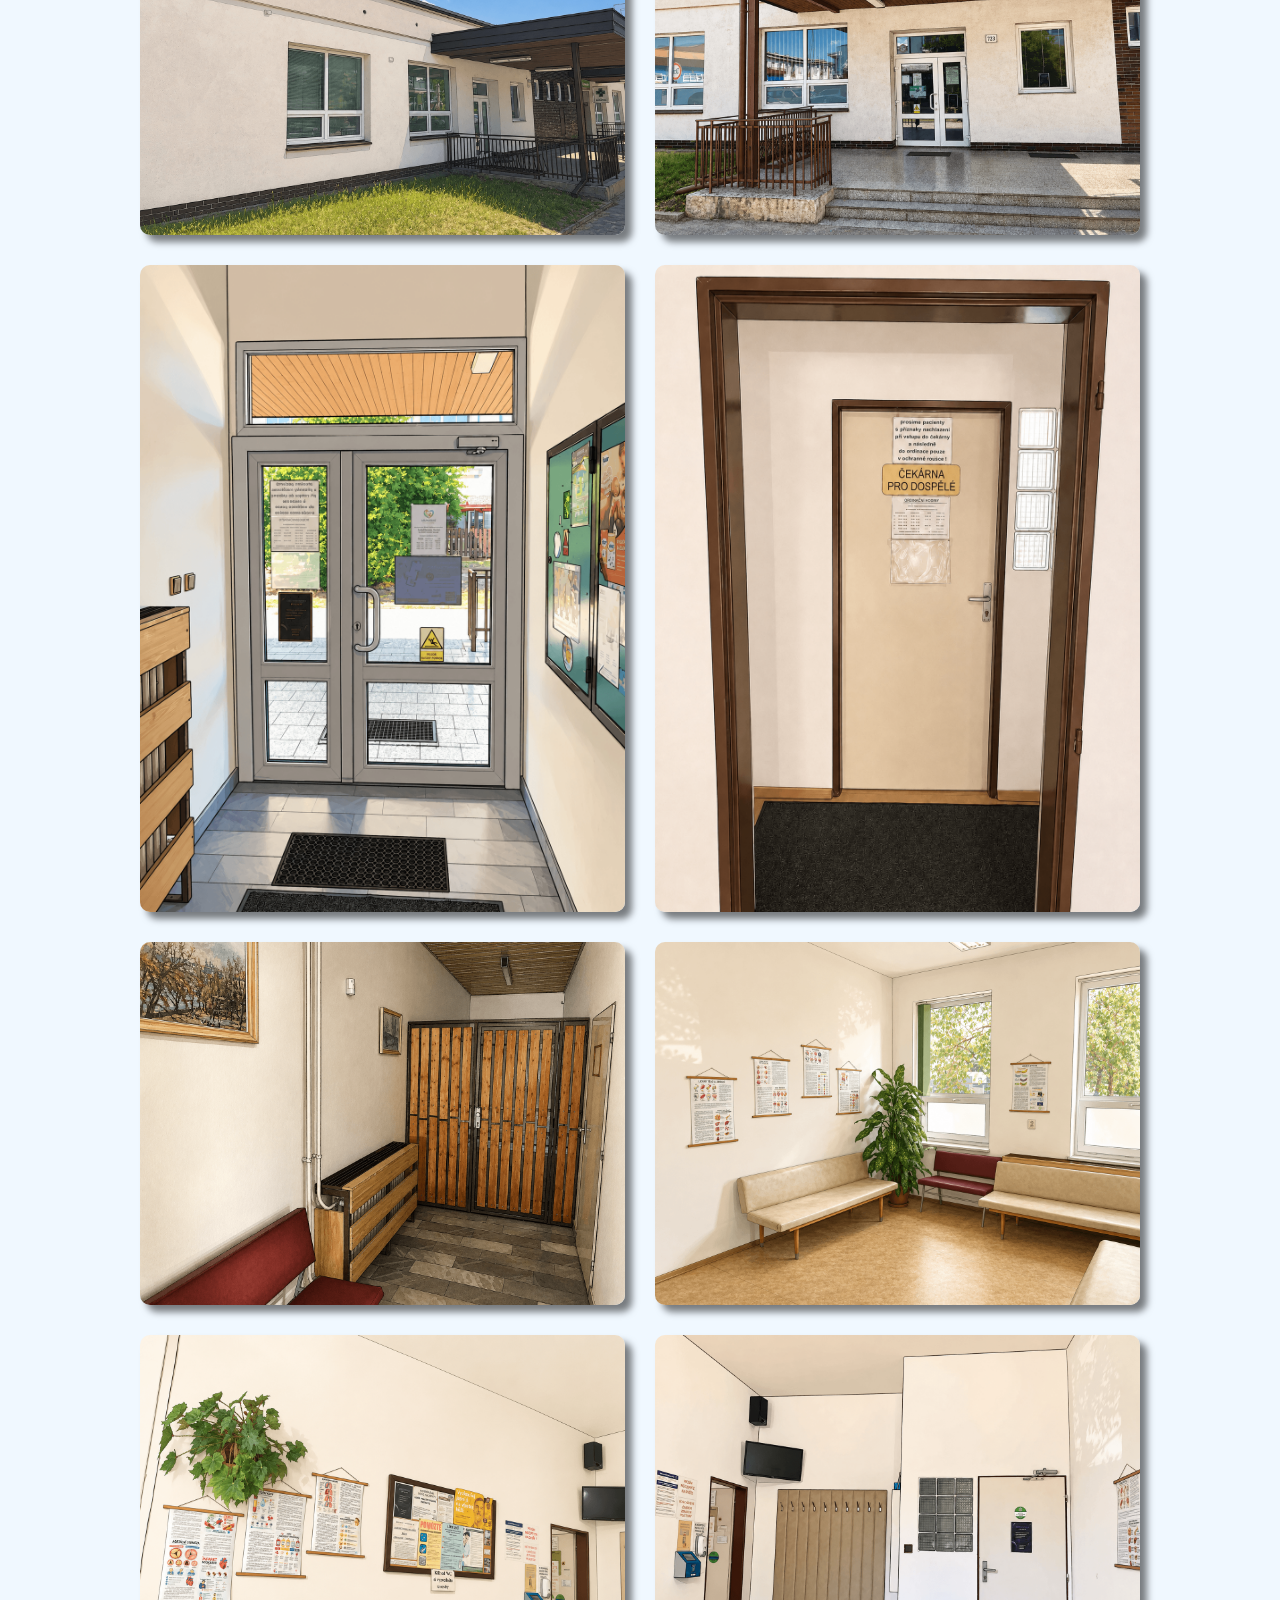
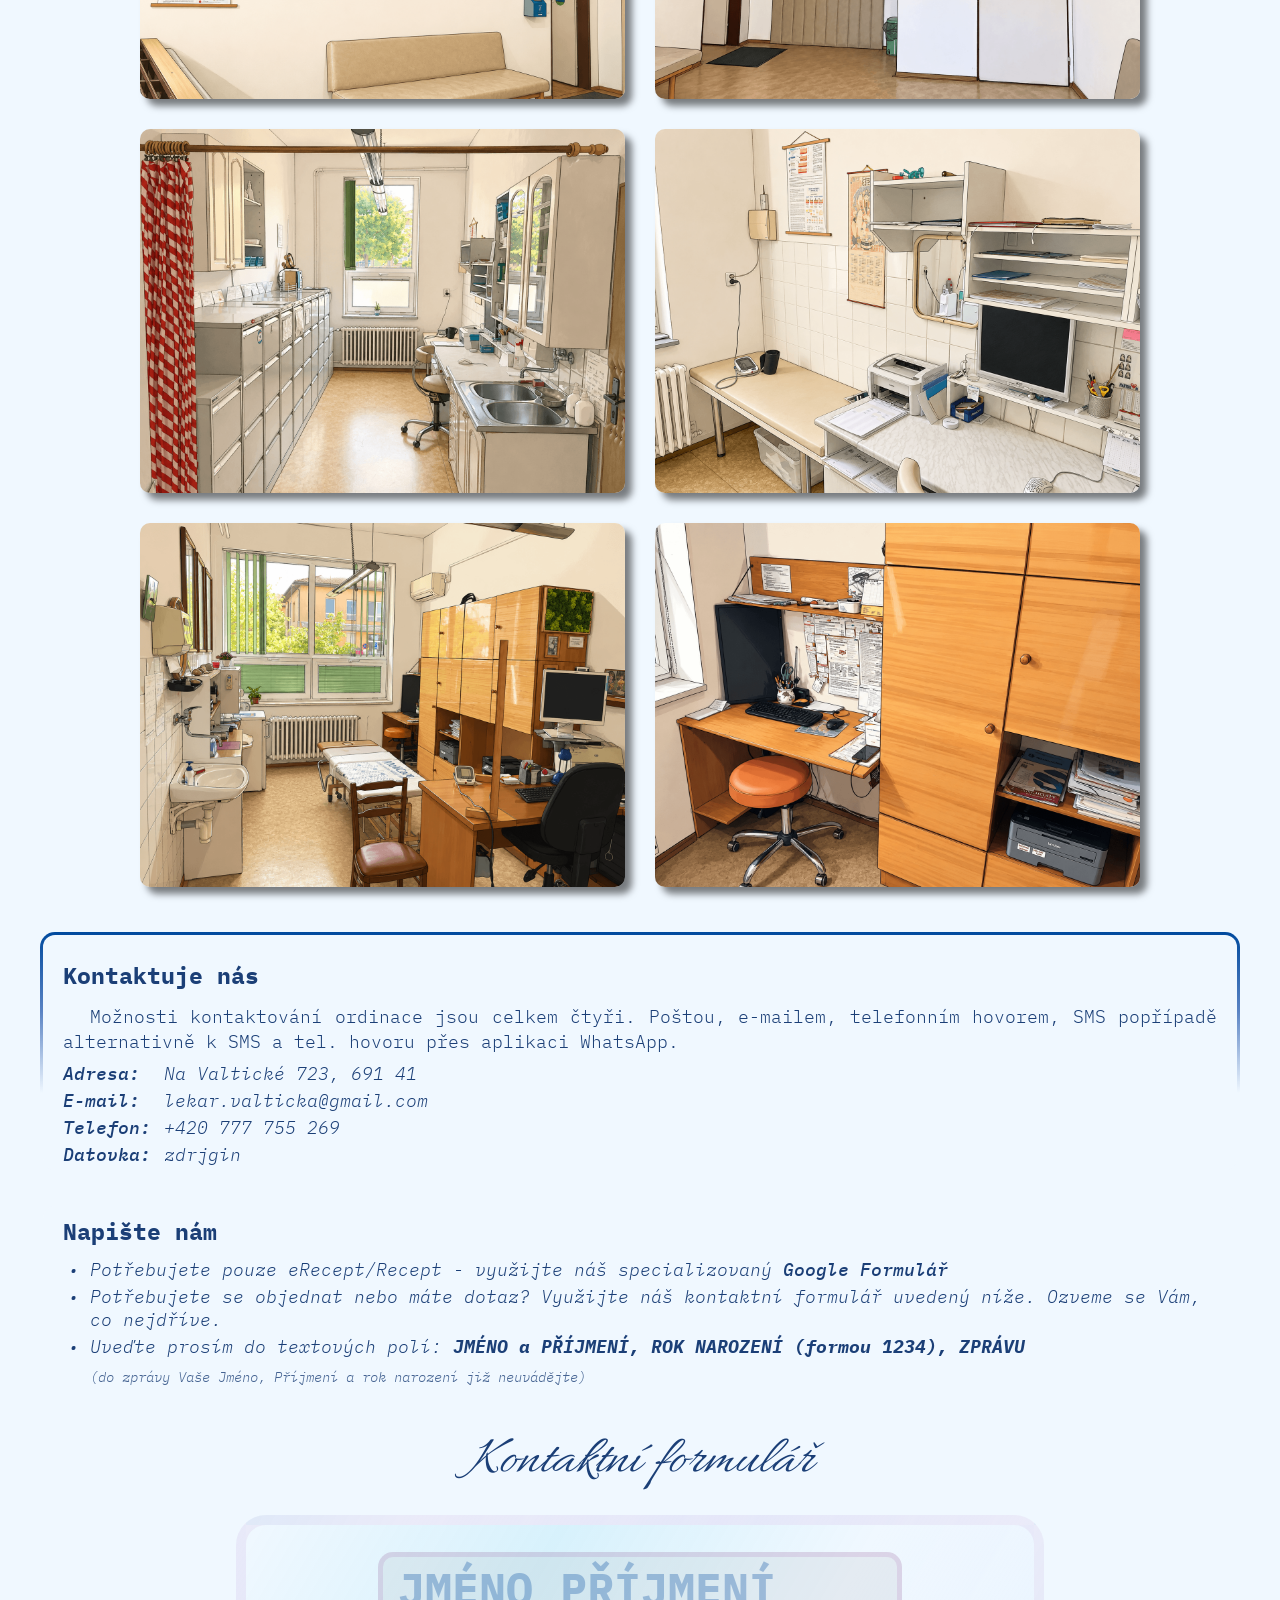
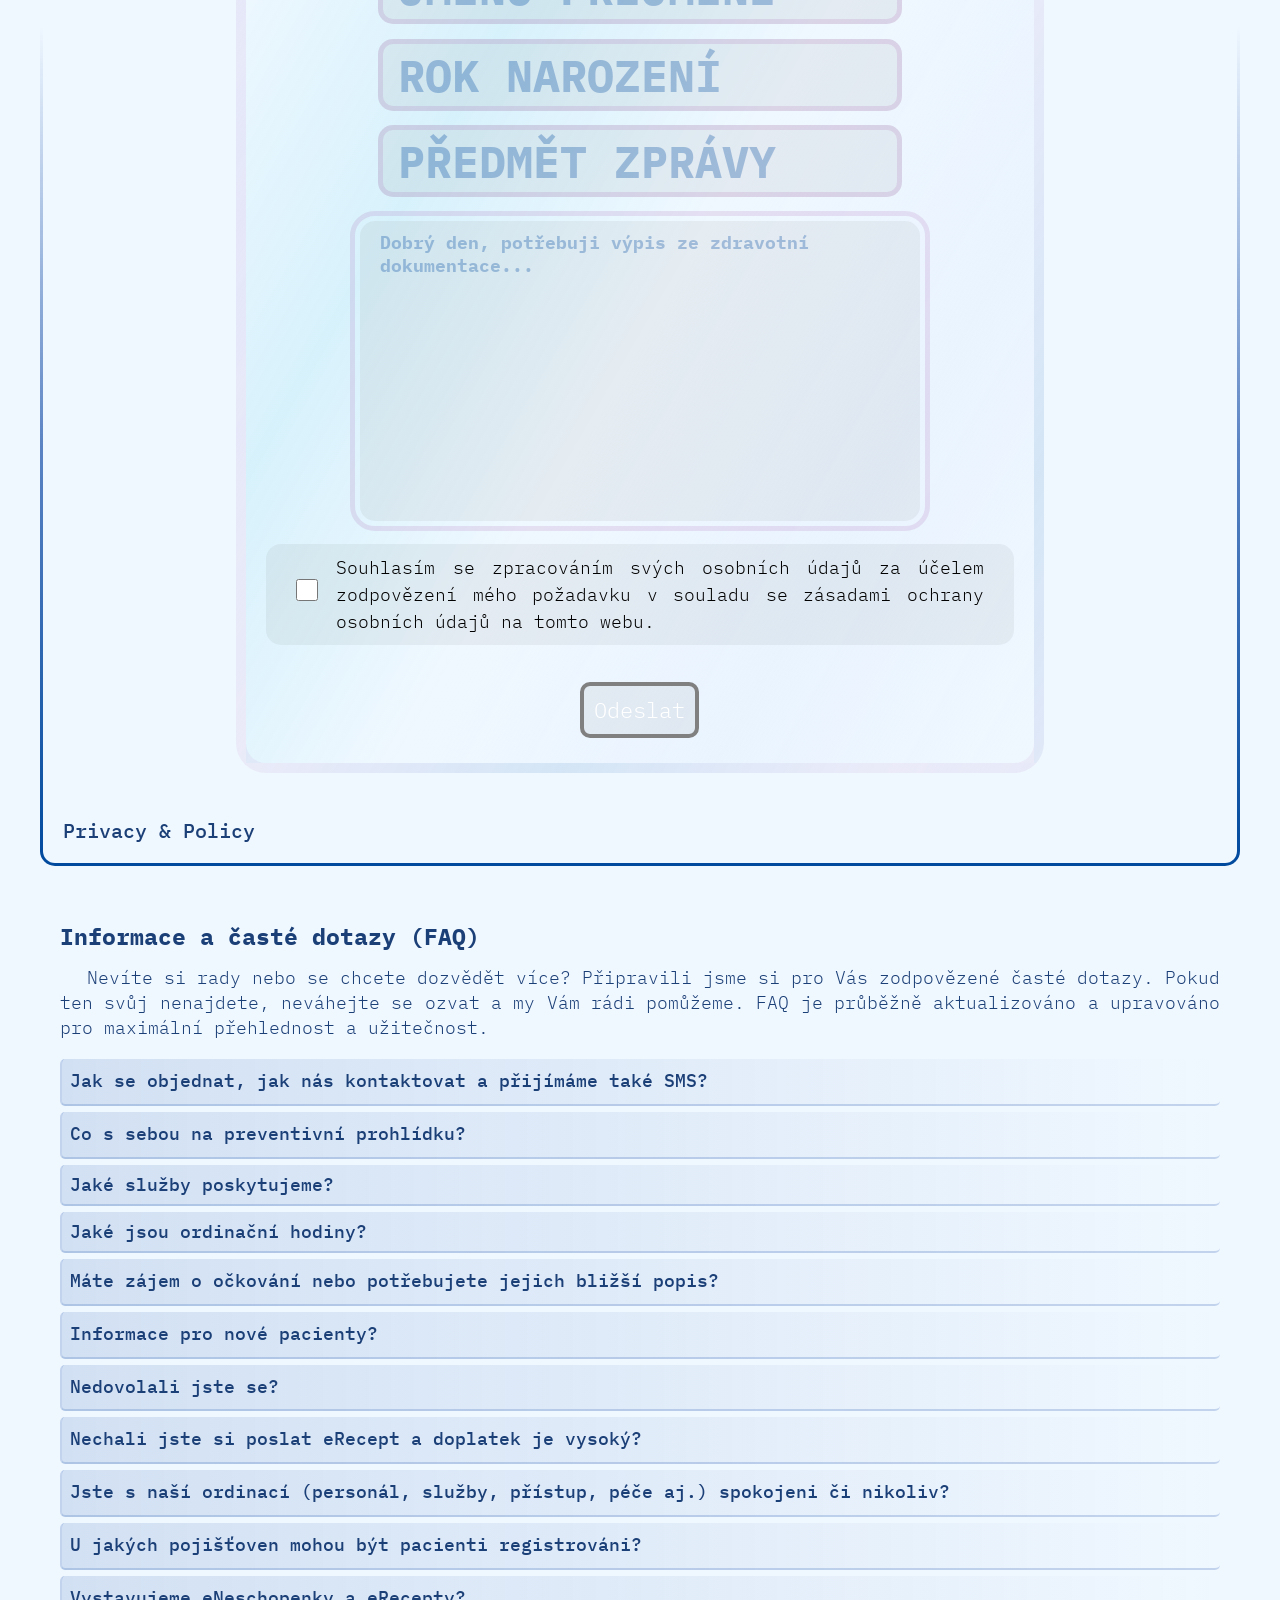
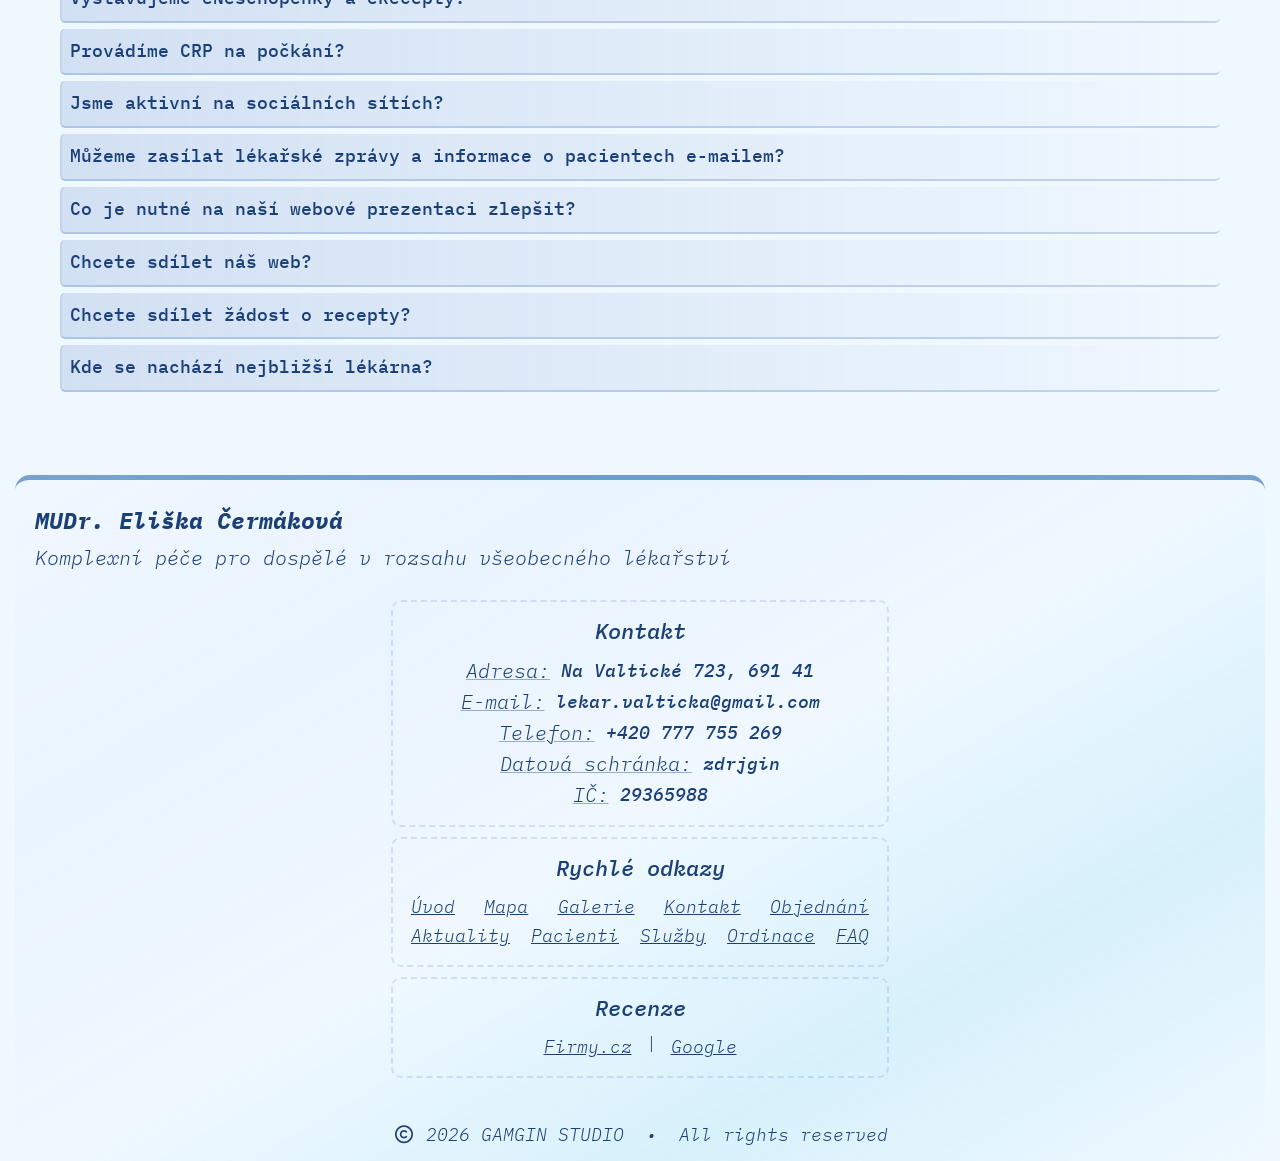
==== commit d0878fa0: "holiday cancel edit" ====
--- a/index.html
+++ b/index.html
@@ -76,7 +76,7 @@
 				<article>
 					<mark class="I">Přijímáme<mark class="II">nové pacienty!</mark></mark>
 				</article>
-				<article>
+<!-- 				<article>
 					<mark class="I">Středa<mark class="II">18.11.&nbsp;-&nbsp;dovolená</mark></mark>
 				</article>
 				<article>
@@ -84,7 +84,7 @@
 				</article>
 				<article>
 					<mark class="I">Pátek<mark class="II">20.11.&nbsp;-&nbsp;dovolená</mark></mark>
-				</article>
+				</article> -->
 			</div>
 			<div class="introII">
 				<h2>Personál ordinace</h2>
